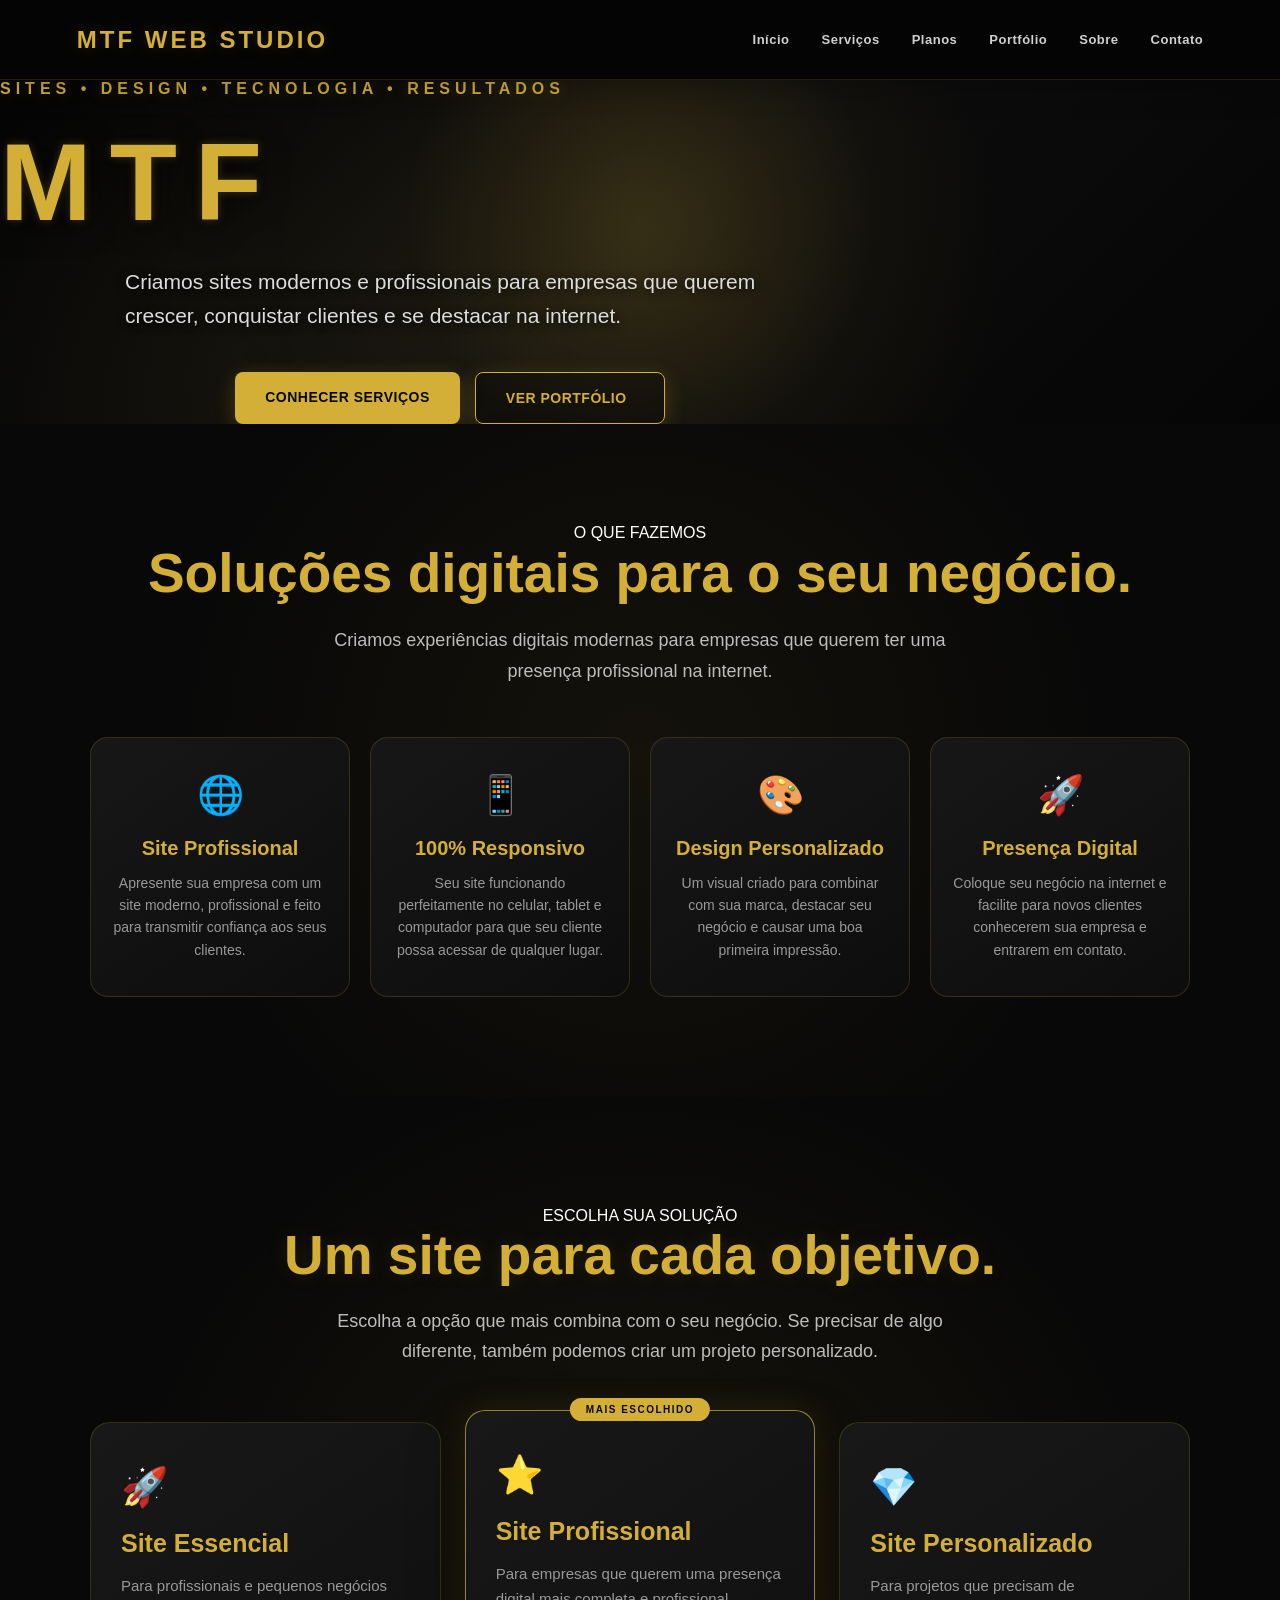
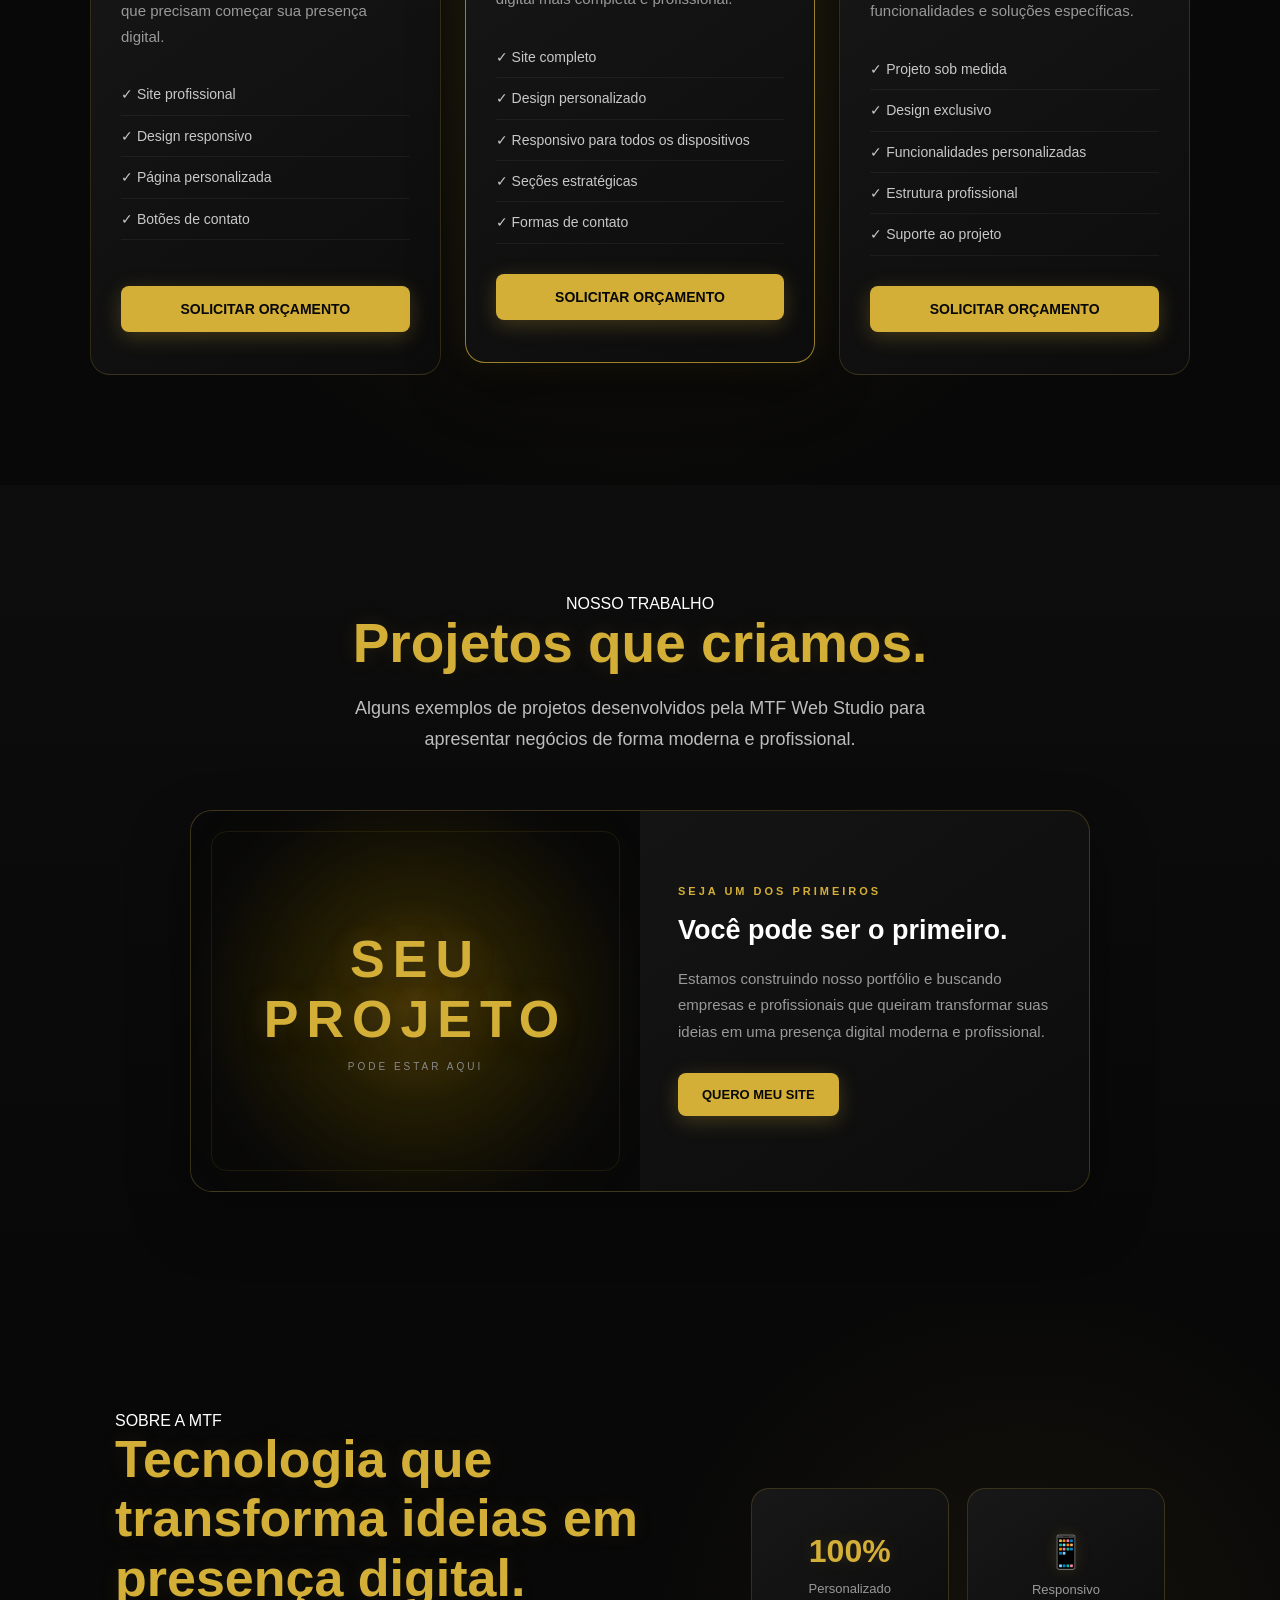
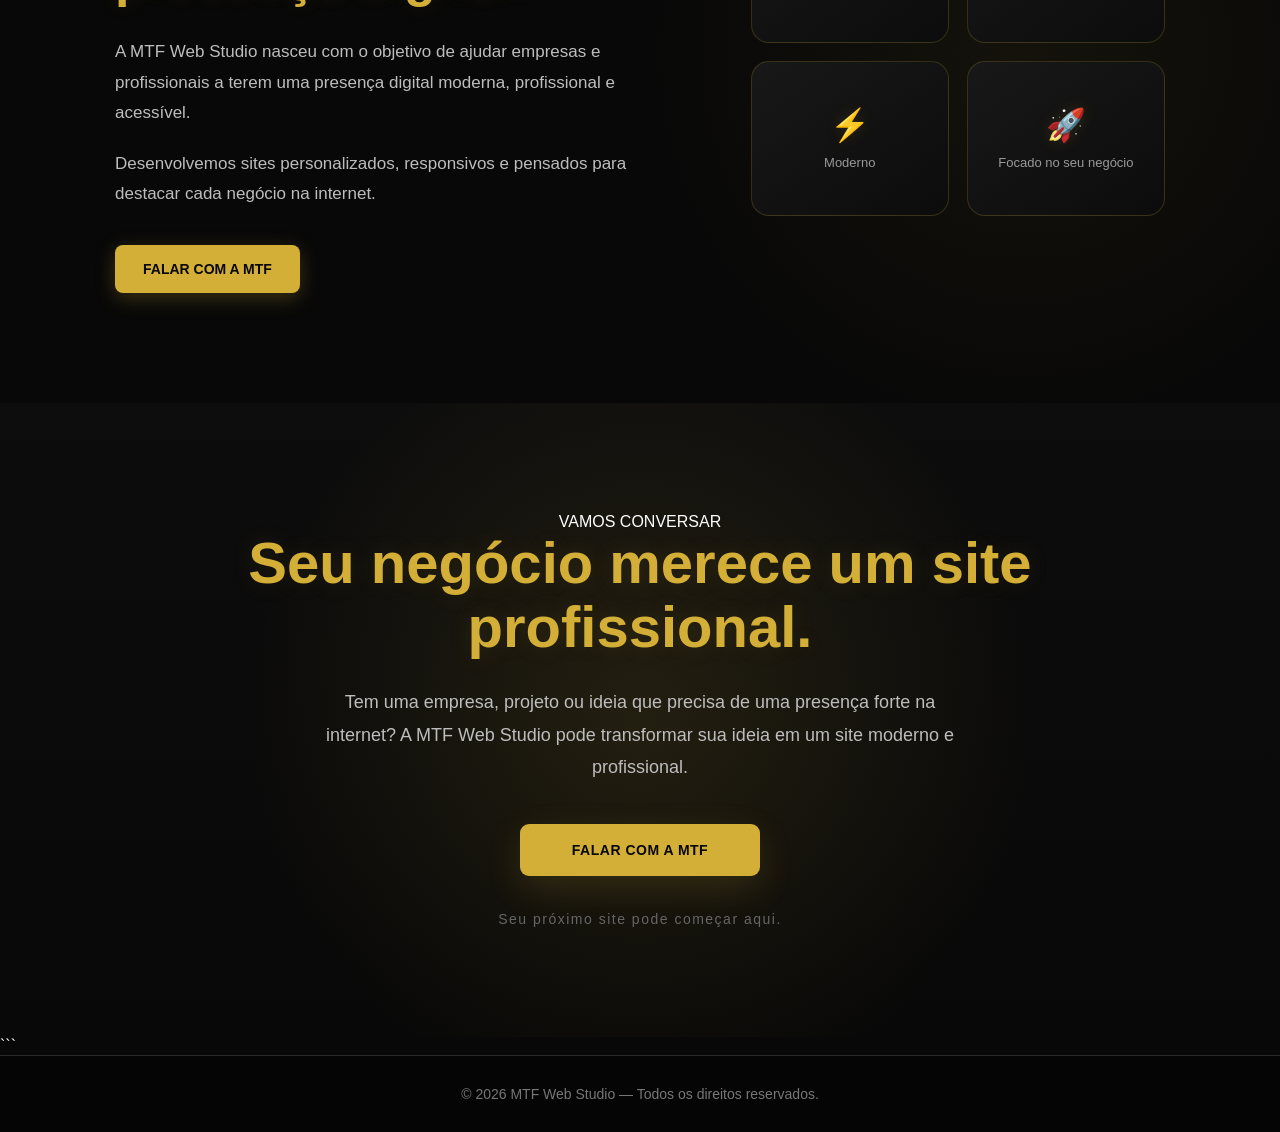
==== index.html @ ac90c431 "Add files via upload" ====
<!DOCTYPE html>
<html lang="pt-BR">

<head>
    <meta charset="UTF-8">
    <meta name="viewport" content="width=device-width, initial-scale=1.0">

    <title>MTF Web Studio | Criação de Sites</title>

   <link rel="stylesheet" href="style.css">
</head>

<body>

    <!-- MENU -->
    <header class="cabecalho">

        <div class="logo">
    MTF WEB STUDIO
</div>

   <nav class="menu">
    <a href="#inicio">Início</a>
    <a href="#servicos">Serviços</a>
    <a href="#planos">Planos</a>
    <a href="#portfolio">Portfólio</a>
    <a href="#sobre">Sobre</a>
    <a href="#contato">Contato</a>
</nav>

    </header>


   <!-- INÍCIO -->
<section id="inicio" class="inicio">

    <div class="inicio-conteudo">

        <p class="subtitulo">
            SITES • DESIGN • TECNOLOGIA • RESULTADOS
        </p>

        <h1>
            MTF
        </h1>

        <p class="descricao">
            Criamos sites modernos e profissionais para empresas
            que querem crescer, conquistar clientes e se destacar
            na internet.
        </p>

        <div class="botoes">

            <a href="#servicos" class="botao">
                CONHECER SERVIÇOS
            </a>

            <a href="#portfolio" class="botao botao-secundario">
                VER PORTFÓLIO
            </a>

        </div>

    </div>

</section>


   <!-- SERVIÇOS -->
<section id="servicos" class="servicos">

    <div class="servicos-conteudo">

        <p class="titulo-pequeno">
            O QUE FAZEMOS
        </p>

        <h2>
            Soluções digitais para o seu negócio.
        </h2>

        <p class="descricao-servicos">
            Criamos experiências digitais modernas para empresas
            que querem ter uma presença profissional na internet.
        </p>

<div class="servicos-grid">

    <div class="servico">

        <span>🌐</span>

        <h3>Site Profissional</h3>

        <p>
            Apresente sua empresa com um site moderno,
            profissional e feito para transmitir confiança
            aos seus clientes.
        </p>

    </div>


    <div class="servico">

        <span>📱</span>

        <h3>100% Responsivo</h3>

        <p>
            Seu site funcionando perfeitamente no celular,
            tablet e computador para que seu cliente possa
            acessar de qualquer lugar.
        </p>

    </div>


    <div class="servico">

        <span>🎨</span>

        <h3>Design Personalizado</h3>

        <p>
            Um visual criado para combinar com sua marca,
            destacar seu negócio e causar uma boa primeira
            impressão.
        </p>

    </div>


    <div class="servico">

        <span>🚀</span>

        <h3>Presença Digital</h3>

        <p>
            Coloque seu negócio na internet e facilite para
            novos clientes conhecerem sua empresa e entrarem
            em contato.
        </p>

    </div>

</div>

</div>

</section>

<!-- PLANOS -->
<section id="planos" class="planos">

    <div class="planos-conteudo">

        <p class="titulo-pequeno">
            ESCOLHA SUA SOLUÇÃO
        </p>

        <h2>
            Um site para cada objetivo.
        </h2>

        <p class="descricao-planos">
            Escolha a opção que mais combina com o seu negócio.
            Se precisar de algo diferente, também podemos criar
            um projeto personalizado.
        </p>


        <div class="planos-grid">


            <!-- PLANO 1 -->

            <div class="plano">

                <span class="plano-icone">
                    🚀
                </span>

                <h3>
                    Site Essencial
                </h3>

                <p>
                    Para profissionais e pequenos negócios
                    que precisam começar sua presença digital.
                </p>

                <ul>

                    <li>✓ Site profissional</li>

                    <li>✓ Design responsivo</li>

                    <li>✓ Página personalizada</li>

                    <li>✓ Botões de contato</li>

                </ul>

                <a href="#contato" class="botao">
                    SOLICITAR ORÇAMENTO
                </a>

            </div>


            <!-- PLANO 2 -->

            <div class="plano plano-destaque">

                <span class="plano-icone">
                    ⭐
                </span>

                <h3>
                    Site Profissional
                </h3>

                <p>
                    Para empresas que querem uma presença
                    digital mais completa e profissional.
                </p>

                <ul>

                    <li>✓ Site completo</li>

                    <li>✓ Design personalizado</li>

                    <li>✓ Responsivo para todos os dispositivos</li>

                    <li>✓ Seções estratégicas</li>

                    <li>✓ Formas de contato</li>

                </ul>

                <a href="#contato" class="botao">
                    SOLICITAR ORÇAMENTO
                </a>

            </div>


            <!-- PLANO 3 -->

            <div class="plano">

                <span class="plano-icone">
                    💎
                </span>

                <h3>
                    Site Personalizado
                </h3>

                <p>
                    Para projetos que precisam de funcionalidades
                    e soluções específicas.
                </p>

                <ul>

                    <li>✓ Projeto sob medida</li>

                    <li>✓ Design exclusivo</li>

                    <li>✓ Funcionalidades personalizadas</li>

                    <li>✓ Estrutura profissional</li>

                    <li>✓ Suporte ao projeto</li>

                </ul>

                <a href="#contato" class="botao">
                    SOLICITAR ORÇAMENTO
                </a>

            </div>


        </div>

    </div>

</section>

   <!-- PORTFÓLIO -->
<section id="portfolio" class="portfolio">

    <div class="portfolio-conteudo">

        <p class="titulo-pequeno">
            NOSSO TRABALHO
        </p>

        <h2>
            Projetos que criamos.
        </h2>

        <p class="descricao-portfolio">
            Alguns exemplos de projetos desenvolvidos pela
            MTF Web Studio para apresentar negócios de forma
            moderna e profissional.
        </p>

       <div class="portfolio-grid">

    <div class="projeto">

        <div class="projeto-imagem">

            <div class="projeto-logo">

                <span>SEU PROJETO</span>

                <small>
                    PODE ESTAR AQUI
                </small>

            </div>

        </div>

        <div class="projeto-conteudo">

            <p class="projeto-categoria">
                SEJA UM DOS PRIMEIROS
            </p>

            <h3>
                Você pode ser o primeiro.
            </h3>

            <p>
                Estamos construindo nosso portfólio e buscando
                empresas e profissionais que queiram transformar
                suas ideias em uma presença digital moderna e profissional.
            </p>

            <a href="#contato" class="botao">
                QUERO MEU SITE
            </a>

        </div>

    </div>

</div>

</section>


 <!-- SOBRE -->
<section id="sobre" class="sobre">

    <div class="sobre-conteudo">

        <div class="sobre-texto">

            <p class="titulo-pequeno">
                SOBRE A MTF
            </p>

            <h2>
                Tecnologia que transforma ideias em presença digital.
            </h2>

            <p>
                A MTF Web Studio nasceu com o objetivo de ajudar
                empresas e profissionais a terem uma presença
                digital moderna, profissional e acessível.
            </p>

            <p>
                Desenvolvemos sites personalizados, responsivos
                e pensados para destacar cada negócio na internet.
            </p>

            <a href="#contato" class="botao">
                FALAR COM A MTF
            </a>

        </div>

        <div class="sobre-destaque">

            <div class="destaque">
                <strong>100%</strong>
                <span>Personalizado</span>
            </div>

            <div class="destaque">
                <strong>📱</strong>
                <span>Responsivo</span>
            </div>

            <div class="destaque">
                <strong>⚡</strong>
                <span>Moderno</span>
            </div>

            <div class="destaque">
                <strong>🚀</strong>
                <span>Focado no seu negócio</span>
            </div>

        </div>

    </div>

</section>

<!-- CONTATO -->
<section id="contato" class="contato">

    <div class="contato-conteudo">

        <p class="titulo-pequeno">
            VAMOS CONVERSAR
        </p>

        <h2>
            Seu negócio merece um site profissional.
        </h2>

        <p>
            Tem uma empresa, projeto ou ideia que precisa de uma
            presença forte na internet? A MTF Web Studio pode
            transformar sua ideia em um site moderno e profissional.
        </p>

        <div class="contato-botoes">

            <a href="https://www.instagram.com/murilloou0/"
               target="_blank"
               class="botao">
                FALAR COM A MTF
            </a>

        </div>

        <p class="contato-final">
            Seu próximo site pode começar aqui.
        </p>

    </div>

</section>
```

    <!-- RODAPÉ -->
    <footer>

       <p>
    © 2026 MTF Web Studio — Todos os direitos reservados.
</p>

    </footer>
  
    <script src="script.js"></script>

</body>

</html>
---- style.css ----
/* ==============================
   CONFIGURAÇÕES GERAIS
================================= */

* {
    margin: 0;
    padding: 0;
    box-sizing: border-box;
}

html {
    scroll-behavior: smooth;
}

body {
    background-color: #080808;
    color: #ffffff;
    font-family: Arial, Helvetica, sans-serif;
}


/* ==============================
   CABEÇALHO
================================= */

.cabecalho {
    width: 100%;
    min-height: 80px;

    padding: 0 6%;

    display: flex;
    align-items: center;
    justify-content: space-between;

    background: rgba(5, 5, 5, 0.92);

    border-bottom: 1px solid rgba(212, 175, 55, 0.15);

    position: sticky;
    top: 0;
    z-index: 1000;

    backdrop-filter: blur(12px);

    box-shadow:
        0 8px 30px rgba(0, 0, 0, 0.25);
}

.logo {
    color: #d4af37;

    font-size: 24px;
    font-weight: 900;

    letter-spacing: 3px;

    text-shadow:
        0 0 18px rgba(212, 175, 55, 0.18);

    white-space: nowrap;
}

.menu {
    display: flex;

    align-items: center;

    gap: 32px;
}

.menu a {
    position: relative;

    color: #d0d0d0;

    text-decoration: none;

    font-size: 13px;
    font-weight: 600;

    letter-spacing: 0.5px;

    padding: 8px 0;

    transition: 0.3s ease;
}

.menu a::after {
    content: "";

    position: absolute;

    left: 0;
    bottom: 0;

    width: 0;
    height: 1px;

    background: #d4af37;

    transition: 0.3s ease;
}

.menu a:hover {
    color: #d4af37;
}

.menu a:hover::after {
    width: 100%;
}


/* ==============================
   INÍCIO
================================= */

.inicio {
    background:
    radial-gradient(
        circle at 50% 40%,
        rgba(212, 175, 55, 0.12),
        transparent 35%
    ),
    radial-gradient(
        circle at 20% 80%,
        rgba(212, 175, 55, 0.05),
        transparent 30%
    ),
    linear-gradient(
        135deg,
        #050505 0%,
        #0d0d0d 50%,
        #050505 100%
    );
}

.subtitulo {
    color: #d4af37;

    font-size: 16px;

    font-weight: bold;

    letter-spacing: 5px;

    margin-bottom: 20px;

    text-shadow: 0 4px 20px rgba(0, 0, 0, 0.8);
}

.inicio h1 {
    color: #d4af37;
    font-size: 90px;
    font-weight: 900;
    letter-spacing: 14px;
    margin-bottom: 20px;

    text-shadow:
        0 5px 25px rgba(0, 0, 0, 0.8);
}

.descricao {
    color: #dddddd;
    font-size: 20px;
    line-height: 1.6;
    margin-bottom: 40px;

    text-shadow: 0 2px 10px rgba(0, 0, 0, 0.8);
}

/* ==============================
   BOTÕES
================================= */

.botoes {
    display: flex;
    justify-content: center;
    gap: 15px;
    flex-wrap: wrap;
}

.botao {
    display: inline-block;

    background-color: #d4af37;
    color: #080808;

    padding: 16px 32px;

    text-decoration: none;
    font-weight: bold;
    font-size: 14px;

    border-radius: 5px;

    box-shadow: 0 5px 20px rgba(212, 175, 55, 0.25);

    transition: 0.3s;
}

.botao:hover {
    background-color: #f5c518;
    transform: translateY(-3px);
}

.botao-secundario {
    background-color: transparent;
    color: #d4af37;
    border: 1px solid #d4af37;
}


/* ==============================
   RODAPÉ
================================= */

footer {
    padding: 30px 20px;

    text-align: center;

    background-color: #050505;

    border-top: 1px solid #292929;
}

footer p {
    color: #777777;
    font-size: 14px;
}

/* ==============================
   UPGRADE — PÁGINA INICIAL
================================= */

.inicio {
    position: relative;
    overflow: hidden;
}

.inicio::before {
    content: "";
    position: absolute;
    inset: 0;

    background:
        radial-gradient(
            circle at center,
            rgba(212, 175, 55, 0.10),
            transparent 55%
        );

    pointer-events: none;
}

.inicio-conteudo {
    position: relative;
    z-index: 2;

    max-width: 900px;

    animation: entradaInicio 1s ease;
}

.inicio h1 {
    font-size: clamp(70px, 10vw, 110px);

    letter-spacing: clamp(8px, 2vw, 18px);

    text-shadow:
        0 0 10px rgba(212, 175, 55, 0.25),
        0 5px 30px rgba(0, 0, 0, 0.9);
}

.subtitulo {
    text-shadow:
        0 0 15px rgba(212, 175, 55, 0.25);
}

.descricao {
    max-width: 650px;
    margin-left: auto;
    margin-right: auto;

    font-size: 21px;
}

.inicio .botao {
    min-width: 190px;

    padding: 17px 30px;

    border-radius: 8px;

    letter-spacing: 0.5px;
}

.inicio .botao-secundario {
    background: rgba(0, 0, 0, 0.25);

    backdrop-filter: blur(5px);
}

.inicio .botao:hover {
    box-shadow:
        0 10px 30px rgba(212, 175, 55, 0.30);
}

@keyframes entradaInicio {

    from {
        opacity: 0;
        transform: translateY(25px);
    }

    to {
        opacity: 1;
        transform: translateY(0);
    }

}


/* ==============================
   MTF WEB STUDIO — SERVIÇOS
================================= */

.servicos {
    min-height: 650px;

    padding: 100px 20px;

    display: flex;
    align-items: center;
    justify-content: center;

    text-align: center;

    background:
        radial-gradient(
            circle at center,
            rgba(212, 175, 55, 0.06),
            #080808 65%
        );
}

.servicos-conteudo {
    width: 100%;
    max-width: 1100px;
}

.servicos h2 {
    color: #d4af37;

    font-size: clamp(38px, 6vw, 55px);

    line-height: 1.15;

    margin-bottom: 20px;
}

.descricao-servicos {
    max-width: 650px;

    margin: 0 auto 50px;

    color: #bdbdbd;

    font-size: 18px;

    line-height: 1.7;
}

.servicos-grid {
    display: grid;

    grid-template-columns: repeat(4, 1fr);

    gap: 20px;
}

.servico {
    padding: 35px 22px;

    background:
        linear-gradient(
            145deg,
            #171717,
            #0d0d0d
        );

    border: 1px solid rgba(212, 175, 55, 0.18);

    border-radius: 18px;

    transition:
        transform 0.3s ease,
        border-color 0.3s ease,
        box-shadow 0.3s ease;
}

.servico:hover {
    transform: translateY(-8px);

    border-color: rgba(212, 175, 55, 0.7);

    box-shadow:
        0 15px 35px rgba(0, 0, 0, 0.4),
        0 0 20px rgba(212, 175, 55, 0.08);
}

.servico span {
    display: block;

    font-size: 38px;

    margin-bottom: 20px;
}

.servico h3 {
    color: #d4af37;

    font-size: 20px;

    margin-bottom: 12px;
}

.servico p {
    color: #999999;

    font-size: 14px;

    line-height: 1.6;
}


/* ==============================
   SERVIÇOS — CELULAR
================================= */

@media (max-width: 800px) {

    .servicos {
        padding: 80px 20px;
    }

    .servicos-grid {
        grid-template-columns: repeat(2, 1fr);
    }

}

@media (max-width: 500px) {

    .servicos-grid {
        grid-template-columns: 1fr;

        max-width: 400px;

        margin: 0 auto;
    }

    .servico {
        padding: 30px 20px;
    }

}

/* ==============================
   MTF WEB STUDIO — PORTFÓLIO
================================= */

/* ==============================
   PORTFÓLIO
================================= */

.portfolio {
    min-height: 700px;
    padding: 110px 20px;

    display: flex;
    align-items: center;
    justify-content: center;

    text-align: center;

    background:
        linear-gradient(
            180deg,
            #0d0d0d,
            #080808
        );
}

.portfolio-conteudo {
    width: 100%;
    max-width: 1100px;
}

.portfolio h2 {
    color: #d4af37;

    font-size: clamp(38px, 6vw, 55px);

    line-height: 1.1;

    margin-bottom: 20px;

    text-shadow:
        0 0 20px rgba(212, 175, 55, 0.12);
}

.descricao-portfolio {
    max-width: 650px;

    margin: 0 auto 55px;

    color: #bdbdbd;

    font-size: 18px;

    line-height: 1.7;
}


/* ==============================
   PROJETO
================================= */

.portfolio-grid {
    display: grid;

    grid-template-columns: 1fr;

    max-width: 900px;

    margin: 0 auto;
}

.projeto {
    position: relative;

    display: grid;

    grid-template-columns: 1fr 1fr;

    overflow: hidden;

    text-align: left;

    background:
        linear-gradient(
            145deg,
            #181818,
            #0c0c0c
        );

    border: 1px solid rgba(212, 175, 55, 0.22);

    border-radius: 22px;

    box-shadow:
        0 25px 60px rgba(0, 0, 0, 0.40);

    transition:
        transform 0.35s ease,
        border-color 0.35s ease,
        box-shadow 0.35s ease;
}

.projeto:hover {
    transform: translateY(-8px);

    border-color: rgba(212, 175, 55, 0.70);

    box-shadow:
        0 30px 70px rgba(0, 0, 0, 0.50),
        0 0 30px rgba(212, 175, 55, 0.08);
}


/* ==============================
   ÁREA VISUAL
================================= */

.projeto-imagem {
    position: relative;

    min-height: 380px;

    display: flex;

    align-items: center;

    justify-content: center;

    overflow: hidden;

    background:
        radial-gradient(
            circle at center,
            #3b2d06 0%,
            #171300 35%,
            #080808 75%
        );
}

.projeto-imagem::before {
    content: "";

    position: absolute;

    width: 280px;
    height: 280px;

    border-radius: 50%;

    background:
        rgba(212, 175, 55, 0.10);

    filter: blur(75px);
}

.projeto-imagem::after {
    content: "";

    position: absolute;

    inset: 20px;

    border: 1px solid rgba(212, 175, 55, 0.10);

    border-radius: 16px;

    pointer-events: none;
}


/* ==============================
   IDENTIDADE DO PROJETO
================================= */

.projeto-logo {
    position: relative;

    z-index: 2;

    display: flex;

    flex-direction: column;

    align-items: center;

    justify-content: center;

    text-align: center;
}

.projeto-logo span {
    color: #d4af37;

    font-size: 52px;

    font-weight: 900;

    letter-spacing: 8px;

    text-shadow:
        0 0 25px rgba(212, 175, 55, 0.25),
        0 5px 20px rgba(0, 0, 0, 0.8);
}

.projeto-logo small {
    margin-top: 12px;

    color: #888888;

    font-size: 10px;

    letter-spacing: 3px;
}


/* ==============================
   CONTEÚDO
================================= */

.projeto-conteudo {
    padding: 45px 38px;

    display: flex;

    flex-direction: column;

    justify-content: center;
}

.projeto-categoria {
    color: #d4af37;

    font-size: 11px;

    font-weight: bold;

    letter-spacing: 3px;

    margin-bottom: 16px;
}

.projeto h3 {
    color: #ffffff;

    font-size: 27px;

    line-height: 1.3;

    margin-bottom: 18px;
}

.projeto-conteudo > p:not(.projeto-categoria) {
    color: #999999;

    font-size: 15px;

    line-height: 1.75;

    margin-bottom: 28px;
}

.projeto .botao {
    align-self: flex-start;

    padding: 14px 24px;

    font-size: 13px;

    border-radius: 8px;
}


/* ==============================
   CELULAR
================================= */

@media (max-width: 700px) {

    .portfolio {
        padding: 80px 20px;
    }

    .descricao-portfolio {
        font-size: 16px;

        margin-bottom: 45px;
    }

    .projeto {
        grid-template-columns: 1fr;

        border-radius: 18px;
    }

    .projeto-imagem {
        min-height: 240px;
    }

    .projeto-imagem::after {
        inset: 15px;
    }

    .projeto-logo span {
        font-size: 38px;

        letter-spacing: 6px;
    }

    .projeto-logo small {
        font-size: 9px;

        letter-spacing: 2px;
    }

    .projeto-conteudo {
        padding: 32px 25px;
    }

    .projeto h3 {
        font-size: 23px;
    }

    .projeto-conteudo > p:not(.projeto-categoria) {
        font-size: 14px;
    }

    .projeto .botao {
        width: 100%;

        text-align: center;
    }
}

/* ==============================
   MTF WEB STUDIO — SOBRE
================================= */

/* ==============================
   SOBRE
================================= */

.sobre {
    min-height: 650px;

    padding: 110px 20px;

    display: flex;
    align-items: center;
    justify-content: center;

    background:
        radial-gradient(
            circle at 80% 50%,
            rgba(212, 175, 55, 0.06),
            transparent 35%
        ),
        #080808;
}

.sobre-conteudo {
    width: 100%;
    max-width: 1050px;

    display: grid;

    grid-template-columns: 1.15fr 0.85fr;

    gap: 75px;

    align-items: center;
}


/* ==============================
   TEXTO
================================= */

.sobre-texto h2 {
    color: #d4af37;

    font-size: clamp(38px, 5vw, 52px);

    line-height: 1.15;

    margin-bottom: 28px;

    text-shadow:
        0 0 20px rgba(212, 175, 55, 0.10);
}

.sobre-texto p:not(.titulo-pequeno) {
    max-width: 620px;

    color: #bdbdbd;

    font-size: 17px;

    line-height: 1.8;

    margin-bottom: 20px;
}

.sobre-texto .botao {
    margin-top: 15px;

    padding: 16px 28px;

    border-radius: 8px;
}


/* ==============================
   DESTAQUES
================================= */

.sobre-destaque {
    display: grid;

    grid-template-columns: 1fr 1fr;

    gap: 18px;
}

.destaque {
    min-height: 155px;

    padding: 25px 15px;

    display: flex;

    flex-direction: column;

    align-items: center;

    justify-content: center;

    text-align: center;

    background:
        linear-gradient(
            145deg,
            #181818,
            #0c0c0c
        );

    border: 1px solid rgba(212, 175, 55, 0.20);

    border-radius: 18px;

    transition:
        transform 0.3s ease,
        border-color 0.3s ease,
        box-shadow 0.3s ease;
}

.destaque:hover {
    transform: translateY(-7px);

    border-color: rgba(212, 175, 55, 0.65);

    box-shadow:
        0 20px 40px rgba(0, 0, 0, 0.40),
        0 0 25px rgba(212, 175, 55, 0.07);
}

.destaque strong {
    color: #d4af37;

    font-size: 32px;

    margin-bottom: 10px;

    text-shadow:
        0 0 15px rgba(212, 175, 55, 0.15);
}

.destaque span {
    color: #999999;

    font-size: 13px;

    line-height: 1.4;
}

/* ==============================
   CONTATO
================================= */

.contato {
    min-height: 600px;

    padding: 110px 20px;

    display: flex;
    align-items: center;
    justify-content: center;

    text-align: center;

    background:
        radial-gradient(
            circle at center,
            rgba(212, 175, 55, 0.12),
            transparent 55%
        ),
        linear-gradient(
            180deg,
            #0d0d0d,
            #080808
        );
}

.contato-conteudo {
    width: 100%;
    max-width: 800px;
}

.contato h2 {
    color: #d4af37;

    font-size: clamp(38px, 6vw, 58px);

    line-height: 1.1;

    margin-bottom: 28px;

    text-shadow:
        0 0 25px rgba(212, 175, 55, 0.12);
}

.contato-conteudo > p:not(.titulo-pequeno):not(.contato-final) {
    max-width: 650px;

    margin: 0 auto 40px;

    color: #bdbdbd;

    font-size: 18px;

    line-height: 1.8;
}


/* ==============================
   BOTÃO
================================= */

.contato-botoes {
    display: flex;

    justify-content: center;

    gap: 15px;

    margin-bottom: 35px;
}

.contato .botao {
    min-width: 240px;

    padding: 18px 32px;

    border-radius: 9px;

    font-size: 14px;

    letter-spacing: 0.5px;

    box-shadow:
        0 12px 35px rgba(212, 175, 55, 0.15);

    transition:
        transform 0.3s ease,
        box-shadow 0.3s ease;
}

.contato .botao:hover {
    transform: translateY(-4px);

    box-shadow:
        0 18px 40px rgba(212, 175, 55, 0.28);
}


/* ==============================
   FRASE FINAL
================================= */

.contato-final {
    color: #666666;

    font-size: 14px;

    letter-spacing: 1.5px;
}


/* ==============================
   CELULAR
================================= */

@media (max-width: 500px) {

    .contato {
        min-height: 550px;

        padding: 80px 20px;
    }

    .contato h2 {
        font-size: 38px;
    }

    .contato-conteudo > p:not(.titulo-pequeno):not(.contato-final) {
        font-size: 16px;

        line-height: 1.7;
    }

    .contato-botoes {
        flex-direction: column;
    }

    .contato .botao {
        width: 100%;

        min-width: auto;
    }

}
/* ==============================
   AJUSTES GERAIS — CELULAR
================================= */

@media (max-width: 700px) {

    /* MENU */

    .cabecalho {
        height: auto;
        padding: 20px;
        flex-direction: column;
        gap: 20px;
    }

    .logo {
        font-size: 24px;
        letter-spacing: 4px;
    }

    .menu {
        width: 100%;
        justify-content: center;
        flex-wrap: wrap;
        gap: 10px 18px;
    }

    .menu a {
        font-size: 12px;
    }


    /* INÍCIO */

    .inicio {
        min-height: 650px;
        padding: 80px 20px;
    }

    .inicio-conteudo {
        width: 100%;
    }

    .inicio h1 {
        font-size: 70px;
    }

    .descricao {
        font-size: 16px;
        line-height: 1.7;
    }

    .botoes {
        flex-direction: column;
        width: 100%;
    }

    .botoes .botao {
        width: 100%;
        text-align: center;
    }


    /* SERVIÇOS */

    .servicos {
        padding: 80px 20px;
    }

    .servicos-grid {
        grid-template-columns: 1fr;
        gap: 18px;
    }

    .servico {
        padding: 30px 22px;
    }


    /* PLANOS */

    .planos-grid {
        grid-template-columns: 1fr;
        max-width: 500px;
        margin: 0 auto;
    }

    .plano {
        width: 100%;
    }


    /* PORTFÓLIO */

    .portfolio {
        padding: 80px 20px;
    }

    .portfolio-grid {
        width: 100%;
    }

    .projeto {
        grid-template-columns: 1fr;
    }


    /* SOBRE */

    .sobre {
        padding: 80px 20px;
    }

    .sobre-conteudo {
        grid-template-columns: 1fr;
        gap: 40px;
    }

    .sobre-texto {
        text-align: center;
    }

    .sobre-destaque {
        grid-template-columns: 1fr 1fr;
    }

}
/* ==============================
   PLANOS
================================= */

.planos {
    min-height: 700px;
    padding: 110px 20px;

    display: flex;
    align-items: center;
    justify-content: center;

    text-align: center;

    background:
        radial-gradient(
            circle at center,
            rgba(212, 175, 55, 0.08),
            #080808 65%
        );
}

.planos-conteudo {
    width: 100%;
    max-width: 1100px;
}

.planos h2 {
    color: #d4af37;
    font-size: clamp(38px, 6vw, 55px);
    line-height: 1.1;
    margin-bottom: 20px;

    text-shadow:
        0 0 20px rgba(212, 175, 55, 0.12);
}

.descricao-planos {
    max-width: 650px;

    margin: 0 auto 55px;

    color: #bdbdbd;

    font-size: 18px;
    line-height: 1.7;
}


/* ==============================
   GRID
================================= */

.planos-grid {
    display: grid;

    grid-template-columns: repeat(3, 1fr);

    gap: 24px;

    align-items: stretch;
}


/* ==============================
   CARD
================================= */

.plano {
    position: relative;

    padding: 42px 30px;

    display: flex;
    flex-direction: column;

    background:
        linear-gradient(
            145deg,
            #181818,
            #0c0c0c
        );

    border: 1px solid rgba(212, 175, 55, 0.18);

    border-radius: 20px;

    text-align: left;

    transition:
        transform 0.3s ease,
        border-color 0.3s ease,
        box-shadow 0.3s ease;
}

.plano:hover {
    transform: translateY(-8px);

    border-color: rgba(212, 175, 55, 0.65);

    box-shadow:
        0 20px 45px rgba(0, 0, 0, 0.45),
        0 0 30px rgba(212, 175, 55, 0.10);
}


/* ==============================
   PLANO DESTAQUE
================================= */

.plano-destaque {
    border-color: rgba(212, 175, 55, 0.70);

    transform: translateY(-12px);

    box-shadow:
        0 25px 55px rgba(0, 0, 0, 0.40),
        0 0 35px rgba(212, 175, 55, 0.12);
}

.plano-destaque::before {
    content: "MAIS ESCOLHIDO";

    position: absolute;

    top: -13px;
    left: 50%;

    transform: translateX(-50%);

    padding: 6px 16px;

    background: #d4af37;
    color: #080808;

    border-radius: 20px;

    font-size: 10px;
    font-weight: bold;

    letter-spacing: 1.5px;

    white-space: nowrap;
}

.plano-destaque:hover {
    transform: translateY(-18px);
}


/* ==============================
   ÍCONE
================================= */

.plano-icone {
    display: block;

    font-size: 38px;

    margin-bottom: 20px;
}


/* ==============================
   TÍTULO
================================= */

.plano h3 {
    color: #d4af37;

    font-size: 25px;

    margin-bottom: 15px;
}


/* ==============================
   DESCRIÇÃO
================================= */

.plano > p {
    color: #999999;

    font-size: 15px;

    line-height: 1.7;

    margin-bottom: 25px;
}


/* ==============================
   LISTA
================================= */

.plano ul {
    list-style: none;

    margin: 0 0 30px;

    padding: 0;
}

.plano li {
    color: #c8c8c8;

    font-size: 14px;

    line-height: 1.6;

    padding: 9px 0;

    border-bottom: 1px solid rgba(255, 255, 255, 0.05);
}


/* ==============================
   BOTÃO
================================= */

.plano .botao {
    margin-top: auto;

    width: 100%;

    text-align: center;

    padding: 15px 20px;

    border-radius: 8px;

    transition:
        transform 0.3s ease,
        box-shadow 0.3s ease;
}

.plano .botao:hover {
    transform: translateY(-3px);

    box-shadow:
        0 10px 25px rgba(212, 175, 55, 0.25);
}


/* ==============================
   TABLET / CELULAR
================================= */

@media (max-width: 850px) {

    .planos {
        padding: 90px 20px;
    }

    .planos-grid {
        grid-template-columns: 1fr;

        max-width: 500px;

        margin: 0 auto;

        gap: 30px;
    }

    .plano-destaque {
        transform: none;
    }

    .plano-destaque:hover {
        transform: translateY(-8px);
    }

}


/* ==============================
   CELULAR
================================= */

@media (max-width: 500px) {

    .planos {
        padding: 80px 20px;
    }

    .planos h2 {
        font-size: 38px;
    }

    .descricao-planos {
        font-size: 16px;

        margin-bottom: 45px;
    }

    .plano {
        padding: 35px 22px;
    }

    .plano h3 {
        font-size: 23px;
    }

    .plano li {
        font-size: 13px;
    }

}
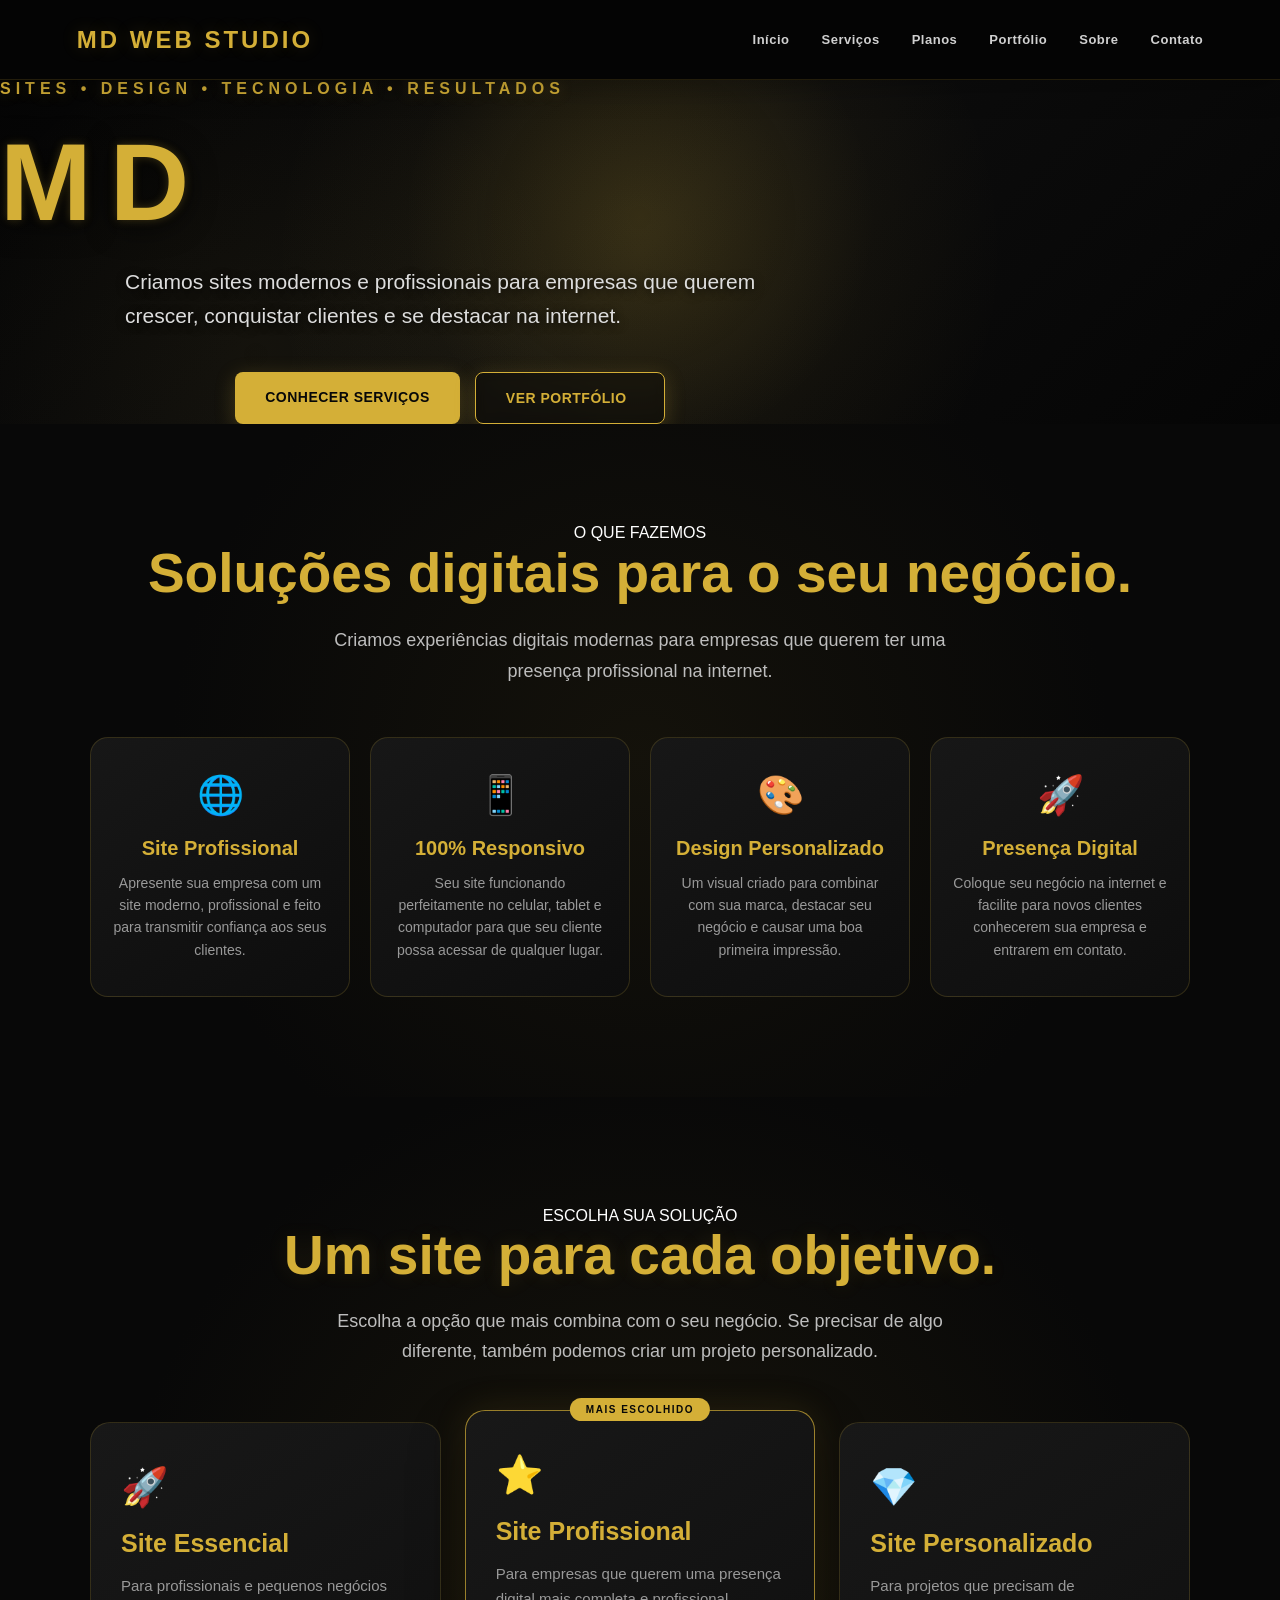
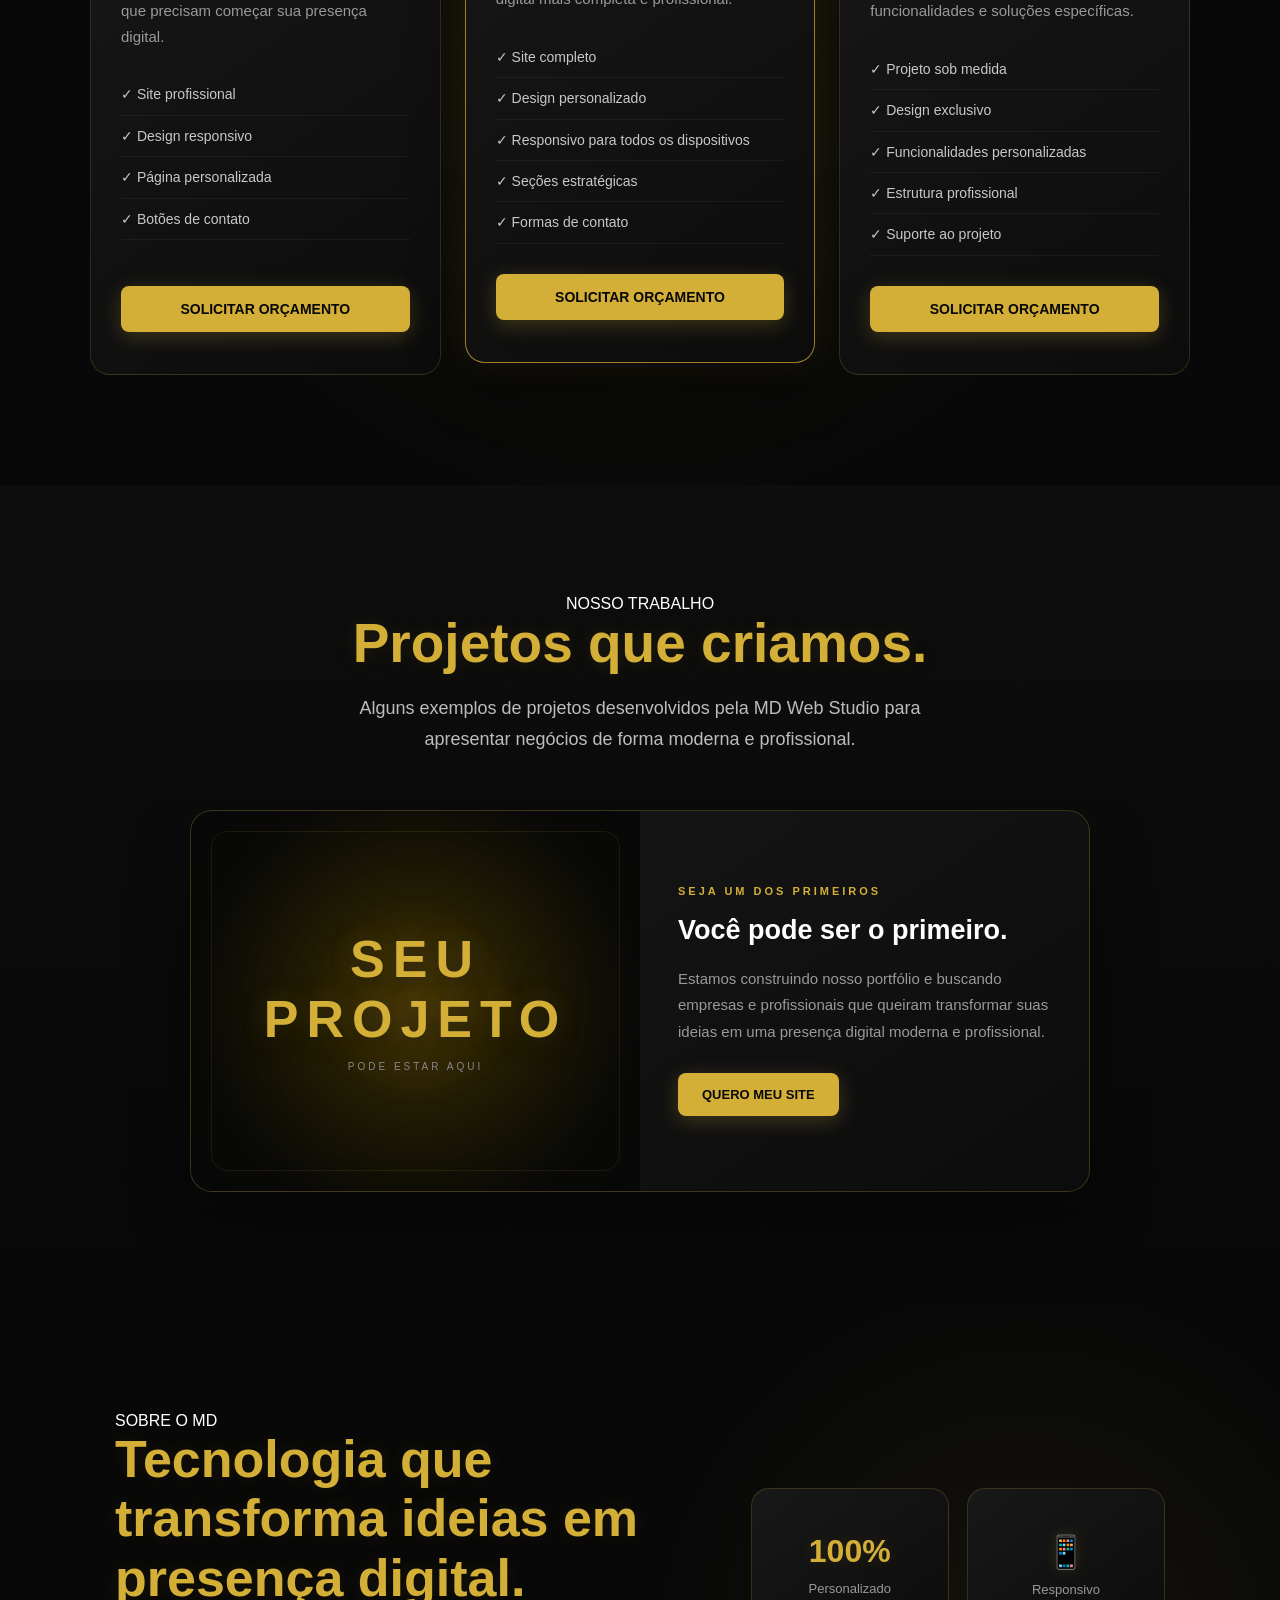
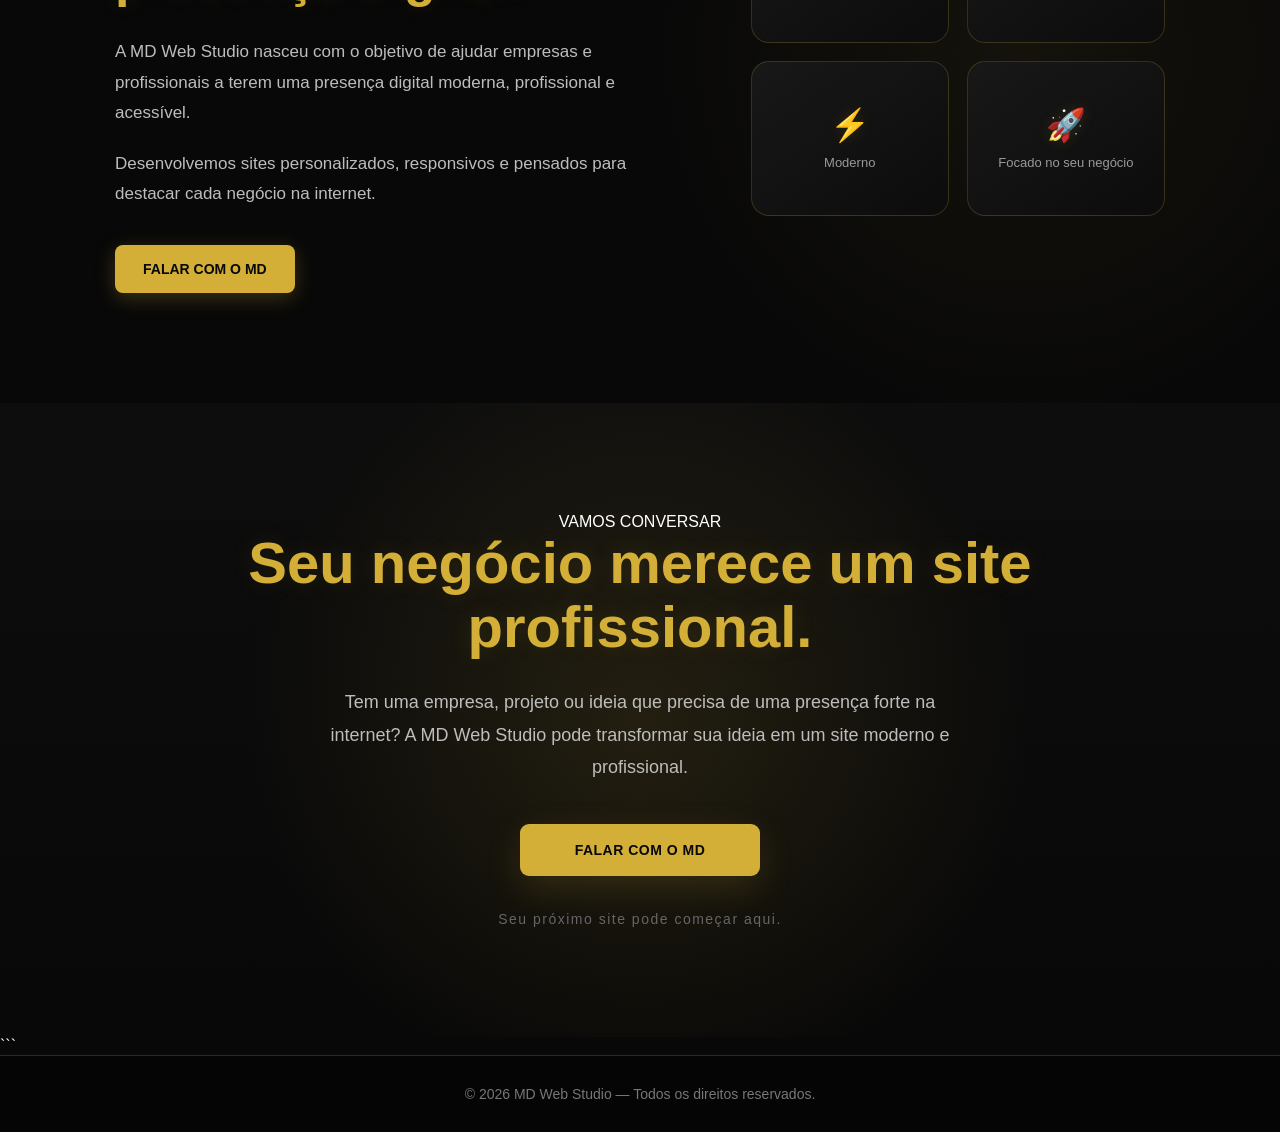
==== commit 699b0dc8: "Add files via upload" ====
--- a/index.html
+++ b/index.html
@@ -5,7 +5,7 @@
     <meta charset="UTF-8">
     <meta name="viewport" content="width=device-width, initial-scale=1.0">
 
-    <title>MTF Web Studio | Criação de Sites</title>
+    <title>MD Web Studio | Criação de Sites</title>
 
    <link rel="stylesheet" href="style.css">
 </head>
@@ -16,7 +16,7 @@
     <header class="cabecalho">
 
         <div class="logo">
-    MTF WEB STUDIO
+    MD WEB STUDIO
 </div>
 
    <nav class="menu">
@@ -41,7 +41,7 @@
         </p>
 
         <h1>
-            MTF
+            MD
         </h1>
 
         <p class="descricao">
@@ -308,7 +308,7 @@
 
         <p class="descricao-portfolio">
             Alguns exemplos de projetos desenvolvidos pela
-            MTF Web Studio para apresentar negócios de forma
+            MD Web Studio para apresentar negócios de forma
             moderna e profissional.
         </p>
 
@@ -367,7 +367,7 @@
         <div class="sobre-texto">
 
             <p class="titulo-pequeno">
-                SOBRE A MTF
+                SOBRE O MD
             </p>
 
             <h2>
@@ -375,7 +375,7 @@
             </h2>
 
             <p>
-                A MTF Web Studio nasceu com o objetivo de ajudar
+                A MD Web Studio nasceu com o objetivo de ajudar
                 empresas e profissionais a terem uma presença
                 digital moderna, profissional e acessível.
             </p>
@@ -386,7 +386,7 @@
             </p>
 
             <a href="#contato" class="botao">
-                FALAR COM A MTF
+                FALAR COM O MD
             </a>
 
         </div>
@@ -434,7 +434,7 @@
 
         <p>
             Tem uma empresa, projeto ou ideia que precisa de uma
-            presença forte na internet? A MTF Web Studio pode
+            presença forte na internet? A MD Web Studio pode
             transformar sua ideia em um site moderno e profissional.
         </p>
 
@@ -443,7 +443,7 @@
             <a href="https://www.instagram.com/murilloou0/"
                target="_blank"
                class="botao">
-                FALAR COM A MTF
+                FALAR COM O MD
             </a>
 
         </div>
@@ -461,7 +461,7 @@
     <footer>
 
        <p>
-    © 2026 MTF Web Studio — Todos os direitos reservados.
+    © 2026 MD Web Studio — Todos os direitos reservados.
 </p>
 
     </footer>
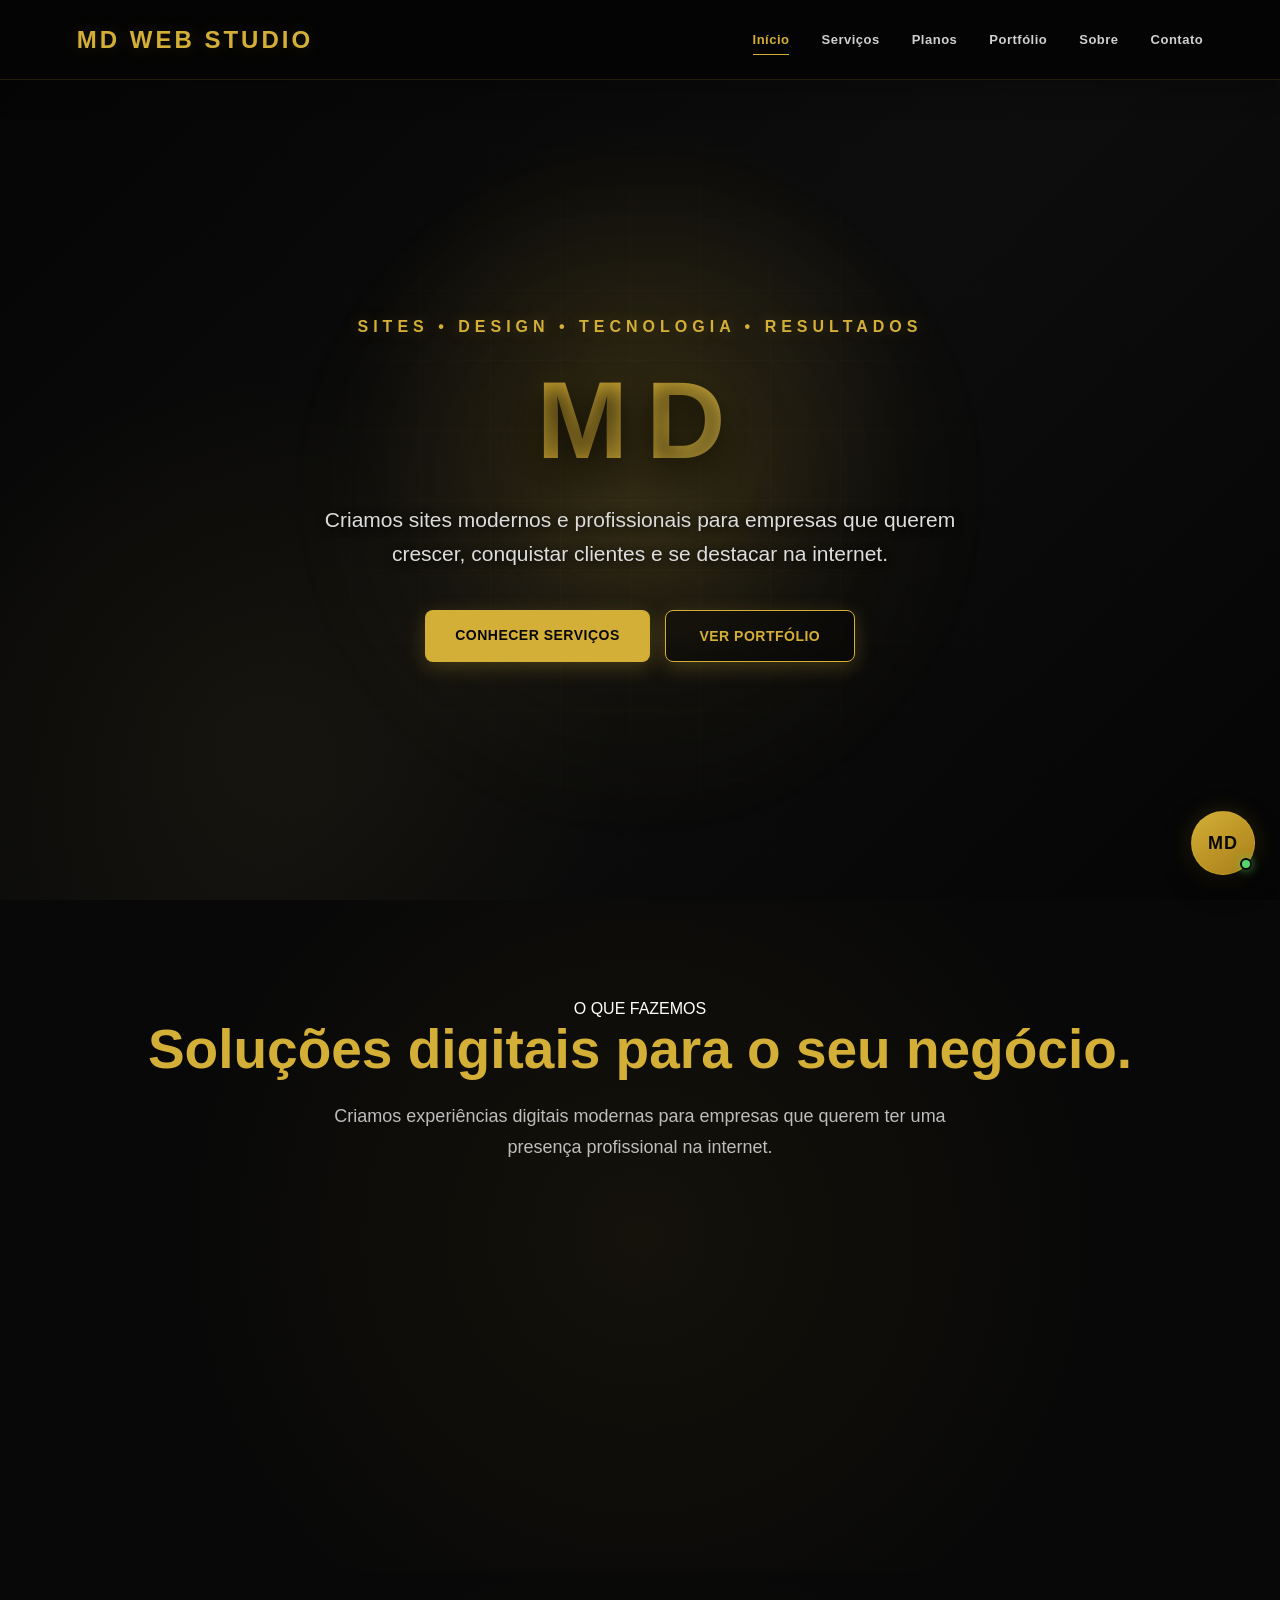
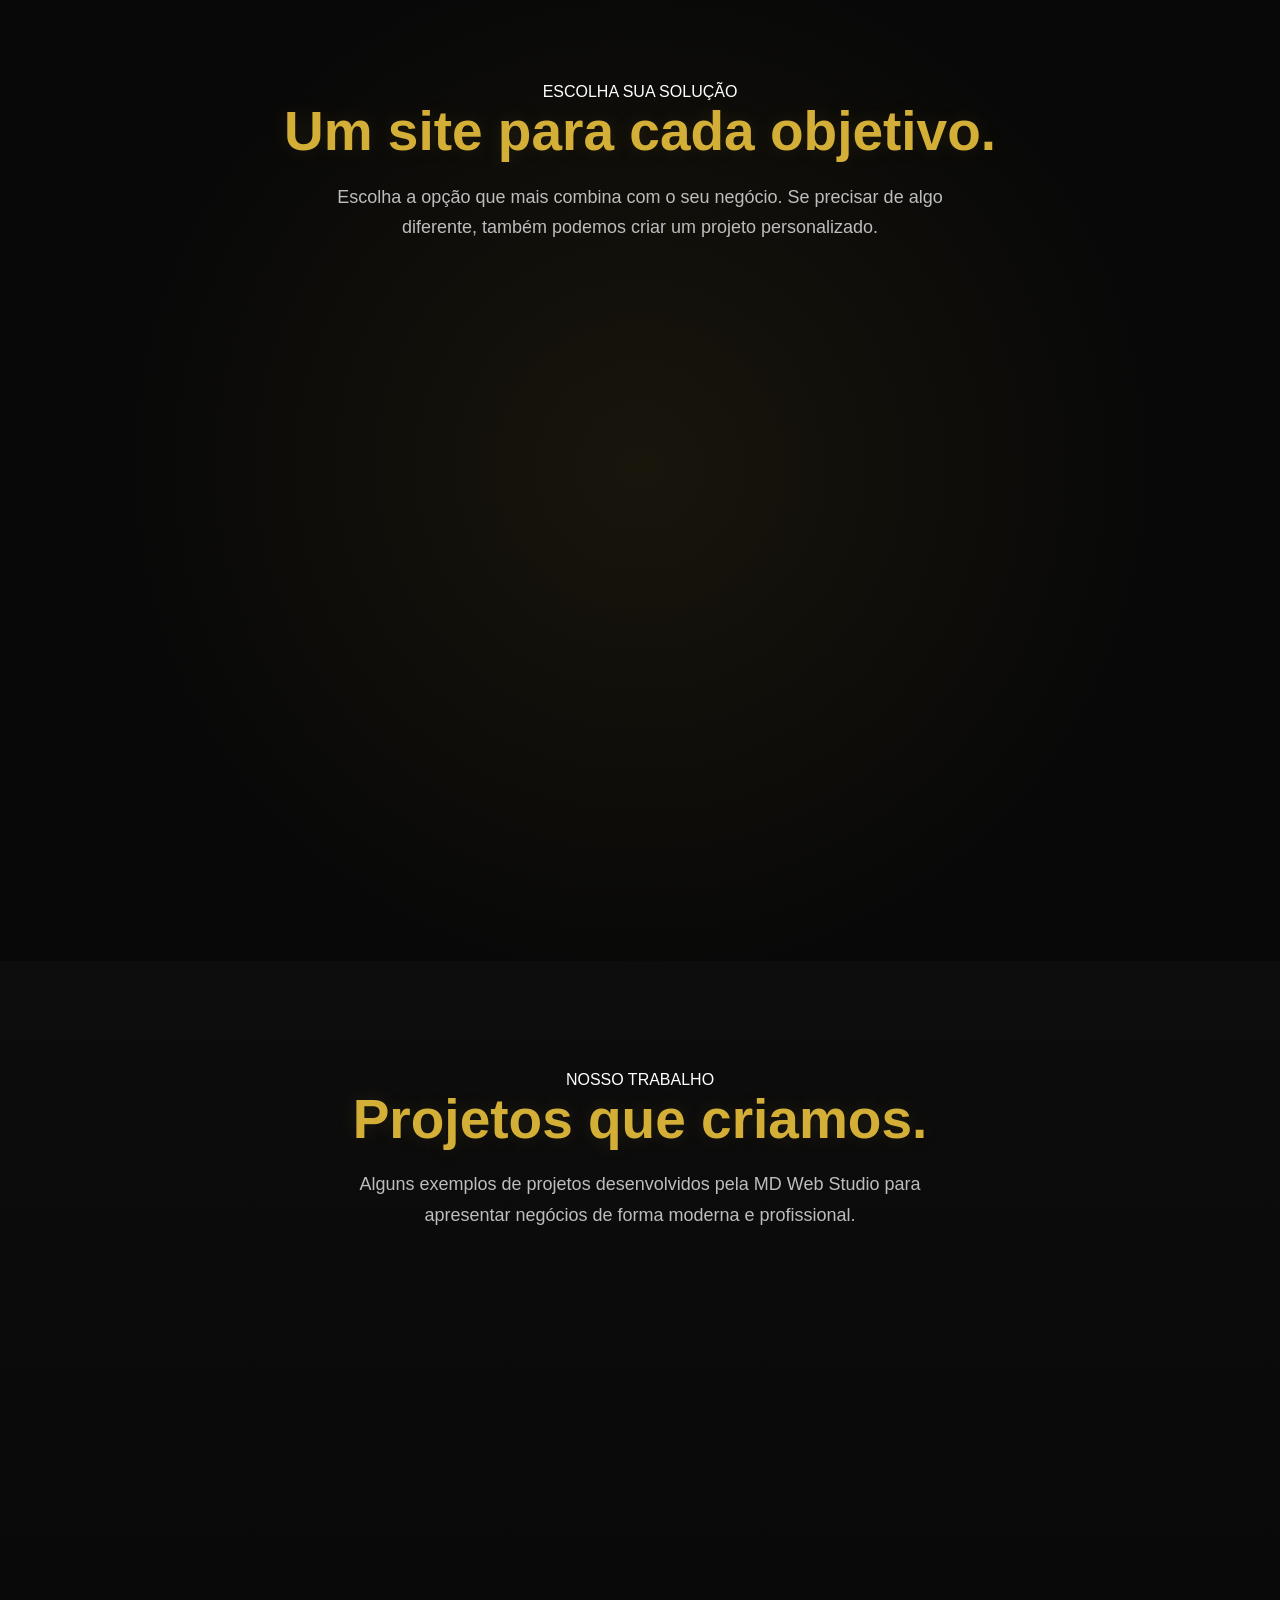
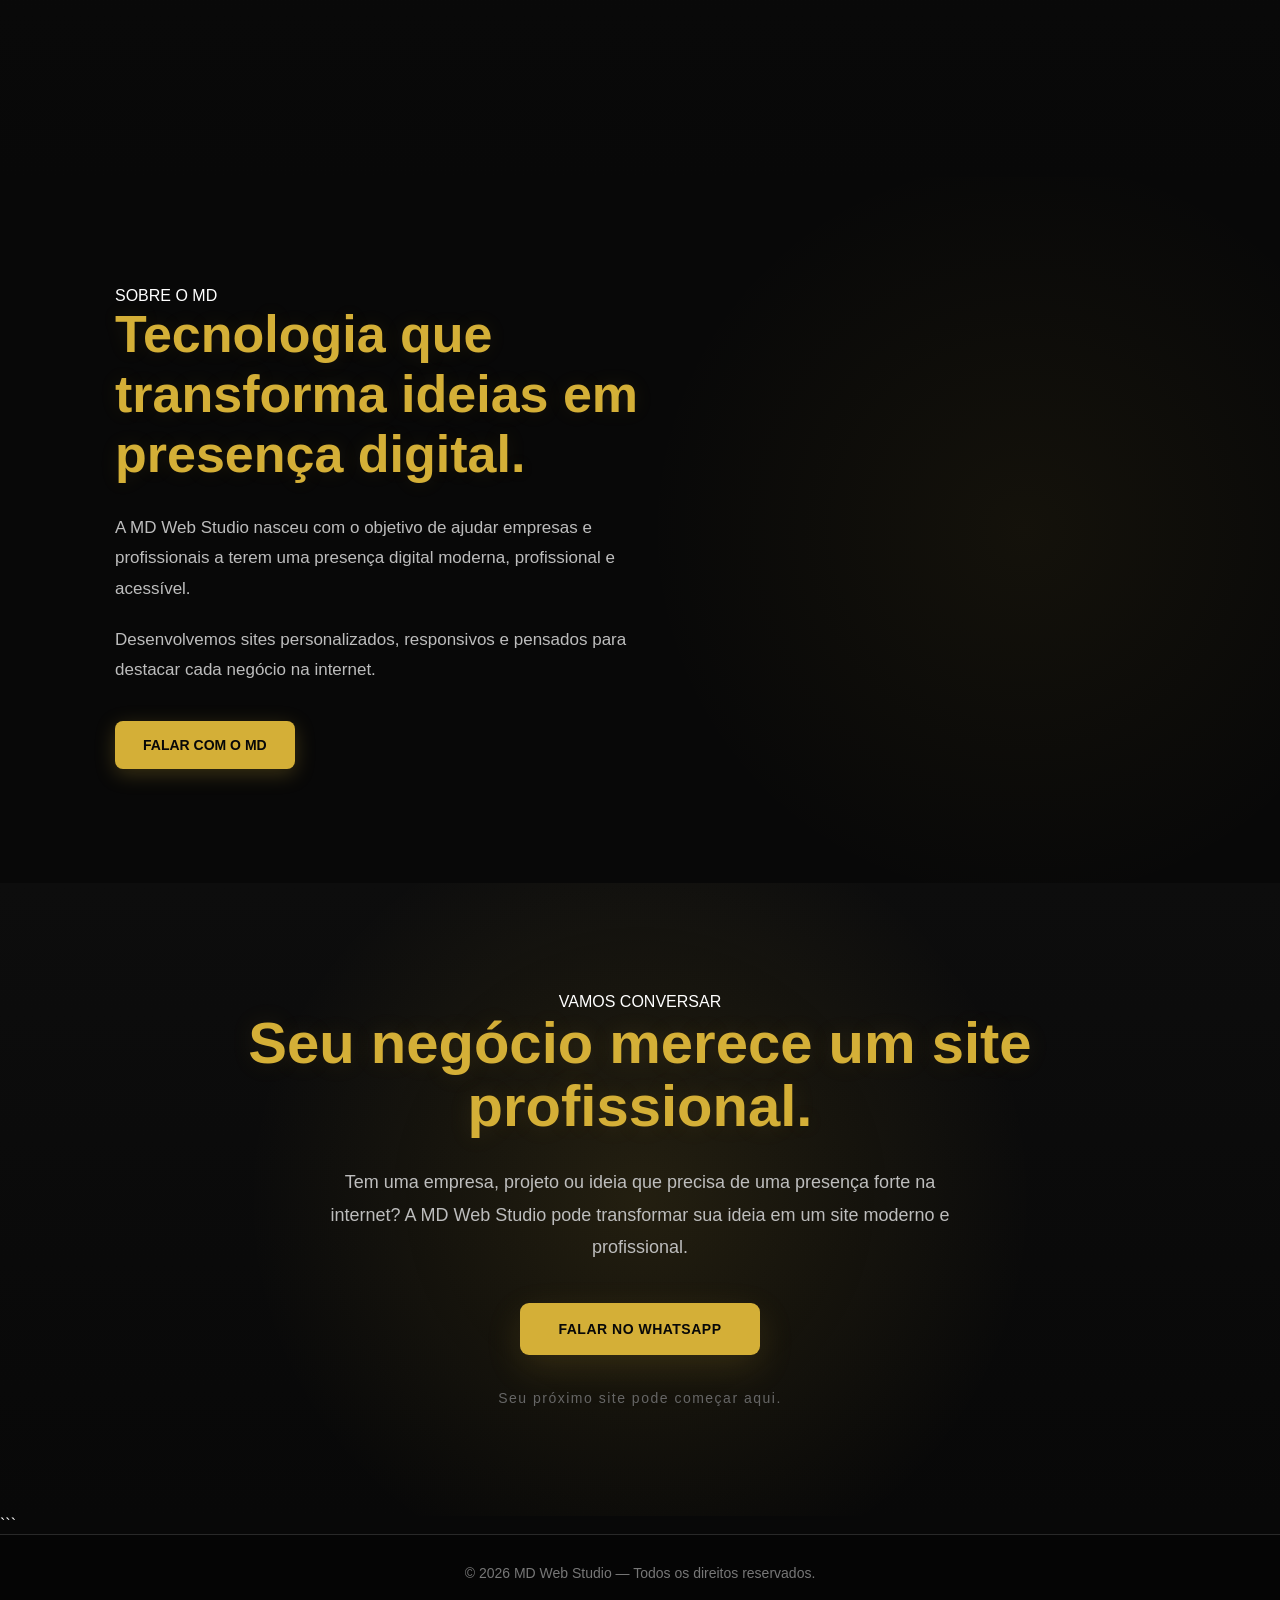
==== commit 6191c55a: "Add files via upload" ====
--- a/index.html
+++ b/index.html
@@ -4,6 +4,22 @@
 <head>
     <meta charset="UTF-8">
     <meta name="viewport" content="width=device-width, initial-scale=1.0">
+<meta
+    name="referrer"
+    content="strict-origin-when-cross-origin"
+><meta
+    http-equiv="Content-Security-Policy"
+    content="
+        default-src 'self';
+        script-src 'self';
+        style-src 'self';
+        img-src 'self' data:;
+        font-src 'self';
+        object-src 'none';
+        base-uri 'self';
+        upgrade-insecure-requests;
+    "
+>
 
     <title>MD Web Studio | Criação de Sites</title>
 
@@ -440,11 +456,12 @@
 
         <div class="contato-botoes">
 
-            <a href="https://www.instagram.com/murilloou0/"
-               target="_blank"
-               class="botao">
-                FALAR COM O MD
-            </a>
+          <a href="https://wa.me/5521990487662?text=Ol%C3%A1%21%20Vim%20pelo%20site%20da%20MD%20Web%20Studio%20e%20gostaria%20de%20conversar%20sobre%20um%20projeto."
+   target="_blank"
+   rel="noopener noreferrer"
+   class="botao">
+    FALAR NO WHATSAPP
+</a>
 
         </div>
 
@@ -466,6 +483,76 @@
 
     </footer>
   
+<!-- ASSISTENTE MD -->
+<div class="assistente-md">
+
+<div class="convite-assistente" id="conviteAssistente">
+    👋 Oi! Posso te ajudar?
+</div>
+
+ <span class="assistente-etiqueta">
+    Fale com o Assistente MD
+</span>
+ 
+    <button class="assistente-botao" id="abrirAssistente">
+
+    <span class="assistente-logo">
+        MD
+    </span>
+
+    <span class="assistente-status"></span>
+
+</button>
+
+    <div class="assistente-janela" id="janelaAssistente">
+
+        <div class="assistente-cabecalho">
+            <div>
+                <strong>Assistente MD</strong>
+                <span>Online</span>
+            </div>
+
+            <button id="fecharAssistente">
+                ✕
+            </button>
+
+        </div>
+
+        <div class="assistente-mensagens" id="mensagensAssistente">
+
+    <div class="mensagem-robo">
+        👋 Olá! Sou o assistente da MD Web Studio.
+        Como posso te ajudar?
+    </div>
+
+</div>
+
+<div class="assistente-opcoes" id="opcoesAssistente">
+
+    <button data-acao="criar">
+        Quero criar um site
+    </button>
+
+    <button data-acao="planos">
+        Conhecer os planos
+    </button>
+
+    <button data-acao="servicos">
+        Ver os serviços
+    </button>
+
+    <button data-acao="contato">
+        Falar com o MD
+    </button>
+
+</div>
+
+        </div>
+
+    </div>
+
+</div>
+
     <script src="script.js"></script>
 
 </body>
--- a/style.css
+++ b/style.css
@@ -110,6 +110,15 @@
     width: 100%;
 }
 
+/* LINK ATIVO DO MENU */
+
+.menu a.ativo {
+    color: #d4af37;
+}
+
+.menu a.ativo::after {
+    width: 100%;
+}
 
 /* ==============================
    INÍCIO
@@ -197,6 +206,36 @@
     box-shadow: 0 5px 20px rgba(212, 175, 55, 0.25);
 
     transition: 0.3s;
+
+    position: relative;
+    overflow: hidden;
+}
+
+.botao::before {
+    content: "";
+
+    position: absolute;
+
+    top: 0;
+    left: -120%;
+
+    width: 50%;
+    height: 100%;
+
+    background: linear-gradient(
+        120deg,
+        transparent,
+        rgba(255, 255, 255, 0.35),
+        transparent
+    );
+
+    transform: skewX(-20deg);
+
+    transition: left 0.6s ease;
+}
+
+.botao:hover::before {
+    left: 140%;
 }
 
 .botao:hover {
@@ -237,28 +276,100 @@
 .inicio {
     position: relative;
     overflow: hidden;
-}
-
+
+    min-height: calc(100vh - 80px);
+    padding: 100px 6%;
+
+    display: flex;
+    align-items: center;
+    justify-content: center;
+
+    text-align: center;
+}
 .inicio::before {
     content: "";
     position: absolute;
-    inset: 0;
+
+    width: 700px;
+    height: 700px;
+
+    top: 50%;
+    left: 50%;
+
+    transform: translate(-50%, -50%);
 
     background:
         radial-gradient(
+            circle,
+            rgba(212, 175, 55, 0.14),
+            rgba(212, 175, 55, 0.04) 35%,
+            transparent 70%
+        );
+
+    filter: blur(20px);
+
+    animation: brilhoInicio 6s ease-in-out infinite alternate;
+
+    pointer-events: none;
+}
+
+.inicio::after {
+    content: "";
+
+    position: absolute;
+    inset: 0;
+
+    background-image:
+        linear-gradient(
+            rgba(212, 175, 55, 0.035) 1px,
+            transparent 1px
+        ),
+        linear-gradient(
+            90deg,
+            rgba(212, 175, 55, 0.035) 1px,
+            transparent 1px
+        );
+
+    background-size: 70px 70px;
+
+    mask-image:
+        radial-gradient(
             circle at center,
-            rgba(212, 175, 55, 0.10),
-            transparent 55%
+            black,
+            transparent 70%
         );
 
     pointer-events: none;
+}
+
+@keyframes brilhoInicio {
+
+    from {
+        transform:
+            translate(-50%, -50%)
+            scale(0.9);
+
+        opacity: 0.6;
+    }
+
+    to {
+        transform:
+            translate(-50%, -50%)
+            scale(1.15);
+
+        opacity: 1;
+    }
+
 }
 
 .inicio-conteudo {
     position: relative;
     z-index: 2;
 
+    width: 100%;
     max-width: 900px;
+
+    margin: 0 auto;
 
     animation: entradaInicio 1s ease;
 }
@@ -266,11 +377,45 @@
 .inicio h1 {
     font-size: clamp(70px, 10vw, 110px);
 
+    font-weight: 900;
+
     letter-spacing: clamp(8px, 2vw, 18px);
 
-    text-shadow:
-        0 0 10px rgba(212, 175, 55, 0.25),
-        0 5px 30px rgba(0, 0, 0, 0.9);
+    color: transparent;
+
+    background: linear-gradient(
+    110deg,
+    #b98b1d 0%,
+    #d4af37 25%,
+    #fff2a8 48%,
+    #e4bd42 65%,
+    #a97d18 100%
+);
+
+    background-size: 220% auto;
+
+    background-clip: text;
+    -webkit-background-clip: text;
+
+    -webkit-text-fill-color: transparent;
+
+    filter:
+        drop-shadow(0 0 12px rgba(212, 175, 55, 0.20))
+        drop-shadow(0 8px 25px rgba(0, 0, 0, 0.8));
+
+    animation: brilhoMD 6s linear infinite;
+}
+
+@keyframes brilhoMD {
+
+    0% {
+        background-position: 200% center;
+    }
+
+    100% {
+        background-position: -20% center;
+    }
+
 }
 
 .subtitulo {
@@ -323,7 +468,7 @@
 
 
 /* ==============================
-   MTF WEB STUDIO — SERVIÇOS
+   MD WEB STUDIO — SERVIÇOS
 ================================= */
 
 .servicos {
@@ -468,7 +613,7 @@
 }
 
 /* ==============================
-   MTF WEB STUDIO — PORTFÓLIO
+   MD WEB STUDIO — PORTFÓLIO
 ================================= */
 
 /* ==============================
@@ -801,7 +946,7 @@
 }
 
 /* ==============================
-   MTF WEB STUDIO — SOBRE
+   MD WEB STUDIO — SOBRE
 ================================= */
 
 /* ==============================
@@ -1117,7 +1262,7 @@
         letter-spacing: 4px;
     }
 
-    .menu {
+     .menu {
         width: 100%;
         justify-content: center;
         flex-wrap: wrap;
@@ -1344,6 +1489,55 @@
         0 0 35px rgba(212, 175, 55, 0.12);
 }
 
+.plano-destaque::after {
+    content: "";
+
+    position: absolute;
+    inset: 0;
+
+    border-radius: 20px;
+
+    box-shadow:
+        inset 0 0 25px rgba(212, 175, 55, 0.05),
+        0 0 25px rgba(212, 175, 55, 0.08);
+
+    pointer-events: none;
+
+    animation: pulsoPlano 3s ease-in-out infinite alternate;
+}
+
+@keyframes pulsoPlano {
+
+    from {
+        box-shadow:
+            inset 0 0 15px rgba(212, 175, 55, 0.04),
+            0 0 15px rgba(212, 175, 55, 0.05);
+    }
+
+    to {
+        box-shadow:
+            inset 0 0 30px rgba(212, 175, 55, 0.09),
+            0 0 35px rgba(212, 175, 55, 0.14);
+    }
+
+}
+
+.plano-destaque .plano-icone {
+    animation: flutuarIcone 2.5s ease-in-out infinite alternate;
+}
+
+@keyframes flutuarIcone {
+
+    from {
+        transform: translateY(0);
+    }
+
+    to {
+        transform: translateY(-5px);
+    }
+
+}
+
 .plano-destaque::before {
     content: "MAIS ESCOLHIDO";
 
@@ -1532,3 +1726,859 @@
     }
 
 }
+
+/* ==============================
+   ANIMAÇÕES DOS ELEMENTOS
+================================= */
+
+.servico,
+.plano,
+.projeto,
+.destaque {
+    opacity: 0;
+    transform: translateY(30px);
+    transition:
+        opacity 0.7s ease,
+        transform 0.7s ease;
+}
+
+.aparecer {
+    opacity: 1;
+    transform: translateY(0);
+}
+
+/* ==============================
+   ASSISTENTE MD
+================================= */
+
+.assistente-md {
+    position: fixed;
+
+    right: 25px;
+    bottom: 25px;
+
+    z-index: 2000;
+}
+
+
+/* BOTÃO FLUTUANTE */
+
+.assistente-botao {
+    width: 64px;
+    height: 64px;
+
+    border: 1px solid rgba(212, 175, 55, 0.45);
+    border-radius: 50%;
+
+    background:
+        linear-gradient(
+            145deg,
+            #d4af37,
+            #a77d17
+        );
+
+    font-size: 28px;
+
+    cursor: pointer;
+
+    box-shadow:
+        0 10px 30px rgba(0, 0, 0, 0.45),
+        0 0 25px rgba(212, 175, 55, 0.18);
+
+    transition:
+        transform 0.3s ease,
+        box-shadow 0.3s ease;
+}
+
+.assistente-botao:hover {
+    transform: translateY(-5px) scale(1.05);
+
+    box-shadow:
+        0 15px 35px rgba(0, 0, 0, 0.55),
+        0 0 35px rgba(212, 175, 55, 0.30);
+}
+
+
+/* JANELA DO ASSISTENTE */
+
+.assistente-janela {
+    width: 350px;
+
+    position: absolute;
+
+    right: 0;
+    bottom: 80px;
+
+    overflow: hidden;
+
+    background:
+        linear-gradient(
+            145deg,
+            #161616,
+            #090909
+        );
+
+    border: 1px solid rgba(212, 175, 55, 0.25);
+
+    border-radius: 18px;
+
+    box-shadow:
+        0 25px 60px rgba(0, 0, 0, 0.65),
+        0 0 30px rgba(212, 175, 55, 0.08);
+
+    display: none;
+}
+
+
+/* CABEÇALHO */
+
+.assistente-cabecalho {
+    padding: 18px 20px;
+
+    display: flex;
+    align-items: center;
+    justify-content: space-between;
+
+    background:
+        linear-gradient(
+            90deg,
+            rgba(212, 175, 55, 0.10),
+            transparent
+        );
+
+    border-bottom:
+        1px solid rgba(212, 175, 55, 0.15);
+}
+
+.assistente-cabecalho div {
+    display: flex;
+    flex-direction: column;
+
+    gap: 4px;
+}
+
+.assistente-cabecalho strong {
+    color: #d4af37;
+
+    font-size: 15px;
+}
+
+.assistente-cabecalho span {
+    color: #7fca8a;
+
+    font-size: 11px;
+}
+
+
+/* BOTÃO FECHAR */
+
+#fecharAssistente {
+    background: transparent;
+
+    border: none;
+
+    color: #888888;
+
+    font-size: 18px;
+
+    cursor: pointer;
+
+    transition: 0.3s ease;
+}
+
+#fecharAssistente:hover {
+    color: #d4af37;
+
+    transform: rotate(90deg);
+}
+
+
+/* CONVERSA */
+
+.assistente-conversa {
+    padding: 20px;
+
+    display: flex;
+    flex-direction: column;
+
+    gap: 10px;
+}
+
+
+/* MENSAGEM DO ROBÔ */
+
+.mensagem-robo {
+    padding: 14px 15px;
+
+    margin-bottom: 5px;
+
+    background: #202020;
+
+    color: #d0d0d0;
+
+    border-left: 3px solid #d4af37;
+
+    border-radius: 4px 12px 12px 12px;
+
+    font-size: 13px;
+
+    line-height: 1.6;
+}
+
+
+/* OPÇÕES */
+
+.assistente-opcoes button {
+    width: 100%;
+
+    padding: 12px 15px;
+
+    background: rgba(212, 175, 55, 0.06);
+
+    color: #d4af37;
+
+    border:
+        1px solid rgba(212, 175, 55, 0.20);
+
+    border-radius: 9px;
+
+    font-size: 12px;
+
+    text-align: left;
+
+    cursor: pointer;
+
+    transition: 0.3s ease;
+}
+
+.assistente-opcoes button:hover {
+    background: #d4af37;
+
+    color: #080808;
+
+    transform: translateX(4px);
+}
+
+.assistente-opcoes {
+    display: flex;
+    flex-direction: column;
+    gap: 10px;
+}
+
+.assistente-opcoes {
+    display: flex;
+    flex-direction: column;
+    gap: 10px;
+}
+
+
+/* ==============================
+   CAMPO "OUTRO" DO ASSISTENTE
+================================= */
+
+.assistente-opcoes input {
+    width: 100%;
+
+    padding: 15px 16px;
+
+    background:
+        linear-gradient(
+            145deg,
+            #141414,
+            #0d0d0d
+        );
+
+    color: #ffffff;
+
+    border:
+        1px solid rgba(212, 175, 55, 0.25);
+
+    border-radius: 11px;
+
+    outline: none;
+
+    font-size: 13px;
+
+    font-family: inherit;
+
+    box-shadow:
+        inset 0 2px 8px rgba(0, 0, 0, 0.35);
+
+    transition:
+        border-color 0.3s ease,
+        box-shadow 0.3s ease,
+        transform 0.3s ease;
+}
+
+.assistente-opcoes input::placeholder {
+    color: #666666;
+}
+
+.assistente-opcoes input:hover {
+    border-color:
+        rgba(212, 175, 55, 0.45);
+}
+
+.assistente-opcoes input:focus {
+    border-color: #d4af37;
+
+    box-shadow:
+        0 0 0 3px rgba(212, 175, 55, 0.08),
+        0 0 18px rgba(212, 175, 55, 0.12),
+        inset 0 2px 8px rgba(0, 0, 0, 0.35);
+
+    transform: translateY(-1px);
+}
+
+.assistente-opcoes input + button {
+    justify-content: center;
+    text-align: center;
+    font-weight: 700;
+    letter-spacing: 0.5px;
+
+    background:
+        linear-gradient(
+            135deg,
+            rgba(212, 175, 55, 0.14),
+            rgba(212, 175, 55, 0.05)
+        );
+}
+
+/* CELULAR */
+
+@media (max-width: 500px) {
+
+    .assistente-md {
+        right: 15px;
+        bottom: 15px;
+    }
+
+    .assistente-botao {
+        width: 58px;
+        height: 58px;
+
+        font-size: 25px;
+    }
+
+    .assistente-janela {
+        width: calc(100vw - 30px);
+
+        right: 0;
+        bottom: 72px;
+    }
+
+}
+
+.assistente-janela.aberta {
+    display: block;
+
+    animation: abrirAssistente 0.3s ease;
+}
+
+@keyframes abrirAssistente {
+
+    from {
+        opacity: 0;
+        transform: translateY(15px) scale(0.96);
+    }
+
+    to {
+        opacity: 1;
+        transform: translateY(0) scale(1);
+    }
+
+}
+
+/* ==============================
+   ÁREA DE MENSAGENS DO ASSISTENTE
+================================= */
+
+.assistente-mensagens {
+    display: flex;
+    flex-direction: column;
+
+    gap: 10px;
+
+    max-height: 260px;
+
+    overflow-y: auto;
+
+    padding-right: 4px;
+}
+
+
+/* MENSAGEM DO CLIENTE */
+
+.mensagem-cliente {
+    align-self: flex-end;
+
+    max-width: 85%;
+
+    padding: 11px 14px;
+
+    background: #d4af37;
+
+    color: #080808;
+
+    border-radius: 12px 4px 12px 12px;
+
+    font-size: 13px;
+
+    line-height: 1.5;
+}
+
+
+/* MENSAGEM DO ROBÔ */
+
+.mensagem-robo {
+    align-self: flex-start;
+
+    max-width: 90%;
+}
+
+/* ==============================
+   DETALHES VISUAIS DO ASSISTENTE
+================================= */
+
+.assistente-cabecalho span {
+    position: relative;
+    padding-left: 12px;
+}
+
+.assistente-cabecalho span::before {
+    content: "";
+
+    position: absolute;
+
+    left: 0;
+    top: 50%;
+
+    width: 7px;
+    height: 7px;
+
+    border-radius: 50%;
+
+    background: #55d66b;
+
+    transform: translateY(-50%);
+
+    box-shadow:
+        0 0 10px rgba(85, 214, 107, 0.6);
+}
+
+
+/* SCROLLBAR DO CHAT */
+
+.assistente-mensagens::-webkit-scrollbar {
+    width: 5px;
+}
+
+.assistente-mensagens::-webkit-scrollbar-track {
+    background: transparent;
+}
+
+.assistente-mensagens::-webkit-scrollbar-thumb {
+    background: rgba(212, 175, 55, 0.35);
+
+    border-radius: 20px;
+}
+
+.assistente-mensagens::-webkit-scrollbar-thumb:hover {
+    background: rgba(212, 175, 55, 0.65);
+}
+
+@keyframes pulsoAssistente {
+
+    0% {
+        box-shadow:
+            0 10px 30px rgba(0, 0, 0, 0.45),
+            0 0 0 0 rgba(212, 175, 55, 0.28);
+    }
+
+    70% {
+        box-shadow:
+            0 10px 30px rgba(0, 0, 0, 0.45),
+            0 0 0 14px rgba(212, 175, 55, 0);
+    }
+
+    100% {
+        box-shadow:
+            0 10px 30px rgba(0, 0, 0, 0.45),
+            0 0 0 0 rgba(212, 175, 55, 0);
+    }
+
+}
+
+.assistente-botao {
+    animation: pulsoAssistente 2.8s ease-out infinite;
+}
+
+/* ==============================
+   UPGRADE VISUAL DO CHAT
+================================= */
+
+/* CABEÇALHO MAIS PREMIUM */
+
+.assistente-cabecalho {
+    background:
+        linear-gradient(
+            135deg,
+            rgba(212, 175, 55, 0.14),
+            rgba(255, 255, 255, 0.02)
+        );
+
+    box-shadow:
+        inset 0 -1px 0 rgba(212, 175, 55, 0.08);
+}
+
+
+/* BALÃO DO ROBÔ */
+
+.mensagem-robo {
+    background:
+        linear-gradient(
+            145deg,
+            #202020,
+            #151515
+        );
+
+    border:
+        1px solid rgba(212, 175, 55, 0.10);
+
+    box-shadow:
+        0 8px 20px rgba(0, 0, 0, 0.25);
+
+    animation:
+        entradaMensagem 0.3s ease;
+}
+
+
+/* BALÃO DO CLIENTE */
+
+.mensagem-cliente {
+    background:
+        linear-gradient(
+            135deg,
+            #e0bb44,
+            #b98b1d
+        );
+
+    box-shadow:
+        0 8px 20px rgba(212, 175, 55, 0.16);
+
+    animation:
+        entradaMensagem 0.3s ease;
+}
+
+
+/* ANIMAÇÃO DAS MENSAGENS */
+
+@keyframes entradaMensagem {
+
+    from {
+        opacity: 0;
+        transform: translateY(8px);
+    }
+
+    to {
+        opacity: 1;
+        transform: translateY(0);
+    }
+
+}
+
+
+/* TEXTO "DIGITANDO..." */
+
+.digitando {
+    font-style: italic;
+
+    color: #8f8f8f;
+
+    font-size: 12px;
+}
+
+/* ==============================
+   BOTÕES DO ASSISTENTE
+================================= */
+
+.assistente-opcoes button {
+    position: relative;
+
+    display: flex;
+    align-items: center;
+    justify-content: space-between;
+
+    gap: 12px;
+
+    overflow: hidden;
+}
+
+.assistente-opcoes button::after {
+    content: "→";
+
+    opacity: 0;
+
+    transform: translateX(-6px);
+
+    transition:
+        opacity 0.3s ease,
+        transform 0.3s ease;
+}
+
+.assistente-opcoes button:hover::after {
+    opacity: 1;
+
+    transform: translateX(0);
+}
+
+.assistente-opcoes button:hover {
+    padding-left: 18px;
+}
+
+/* ==============================
+   IDENTIDADE DO BOTÃO MD
+================================= */
+
+.assistente-botao {
+    position: relative;
+
+    display: flex;
+    align-items: center;
+    justify-content: center;
+}
+
+.assistente-logo {
+    color: #080808;
+
+    font-size: 18px;
+    font-weight: 900;
+
+    letter-spacing: 1px;
+}
+
+.assistente-status {
+    position: absolute;
+
+    width: 12px;
+    height: 12px;
+
+    right: 2px;
+    bottom: 4px;
+
+    border-radius: 50%;
+
+    background: #55d66b;
+
+    border: 2px solid #080808;
+
+    box-shadow:
+        0 0 10px rgba(85, 214, 107, 0.7);
+}
+
+/* ==============================
+   ETIQUETA DO ASSISTENTE
+================================= */
+
+.assistente-etiqueta {
+    position: absolute;
+
+    right: 78px;
+    bottom: 14px;
+
+    padding: 10px 14px;
+
+    background: #151515;
+
+    color: #d4af37;
+
+    border: 1px solid rgba(212, 175, 55, 0.22);
+
+    border-radius: 9px;
+
+    font-size: 11px;
+    font-weight: 600;
+
+    white-space: nowrap;
+
+    opacity: 0;
+
+    pointer-events: none;
+
+    transform: translateX(8px);
+
+    transition:
+        opacity 0.3s ease,
+        transform 0.3s ease;
+
+    box-shadow:
+        0 10px 25px rgba(0, 0, 0, 0.35);
+}
+
+
+/* MOSTRA QUANDO PASSA O MOUSE */
+
+.assistente-md:hover .assistente-etiqueta {
+    opacity: 1;
+
+    transform: translateX(0);
+}
+
+/* ==============================
+   ASSISTENTE ATIVO
+================================= */
+
+.assistente-botao.ativo {
+    transform: scale(1.06);
+
+    box-shadow:
+        0 15px 35px rgba(0, 0, 0, 0.55),
+        0 0 35px rgba(212, 175, 55, 0.35);
+}
+
+.assistente-botao.ativo .assistente-status {
+    background: #d4af37;
+
+    box-shadow:
+        0 0 12px rgba(212, 175, 55, 0.8);
+}
+
+/* ==============================
+   CONVITE AUTOMÁTICO
+================================= */
+
+.convite-assistente {
+    position: absolute;
+
+    right: 78px;
+    bottom: 14px;
+
+    padding: 11px 15px;
+
+    background: #151515;
+    color: #ffffff;
+
+    border: 1px solid rgba(212, 175, 55, 0.25);
+
+    border-radius: 10px;
+
+    white-space: nowrap;
+
+    font-size: 12px;
+
+    box-shadow:
+        0 12px 30px rgba(0, 0, 0, 0.40);
+
+    opacity: 0;
+    visibility: hidden;
+
+    transform: translateX(10px);
+
+    transition:
+        opacity 0.3s ease,
+        transform 0.3s ease,
+        visibility 0.3s ease;
+
+    pointer-events: none;
+}
+
+.convite-assistente.mostrar {
+    opacity: 1;
+    visibility: visible;
+
+    transform: translateX(0);
+}
+
+/* ==============================
+   ASSISTENTE — CELULAR
+================================= */
+
+@media (max-width: 500px) {
+
+    .assistente-md {
+        right: 12px;
+        bottom: 12px;
+    }
+
+    .assistente-botao {
+        width: 56px;
+        height: 56px;
+    }
+
+    .assistente-logo {
+        font-size: 16px;
+    }
+
+    .assistente-status {
+        width: 11px;
+        height: 11px;
+
+        right: 1px;
+        bottom: 3px;
+    }
+
+    .assistente-janela {
+        position: fixed;
+
+        width: calc(100vw - 24px);
+
+        right: 12px;
+        left: 12px;
+
+        bottom: 82px;
+
+        max-height: 72vh;
+
+        border-radius: 16px;
+    }
+
+    .assistente-mensagens {
+        max-height: 220px;
+    }
+
+    .assistente-cabecalho {
+        padding: 16px;
+    }
+
+    .assistente-conversa {
+        padding: 16px;
+    }
+
+    .assistente-opcoes button {
+        min-height: 46px;
+
+        font-size: 12px;
+    }
+
+    .mensagem-robo,
+    .mensagem-cliente {
+        max-width: 90%;
+    }
+
+    .assistente-etiqueta,
+    .convite-assistente {
+        right: 68px;
+
+        max-width: calc(100vw - 100px);
+
+        white-space: normal;
+
+        text-align: center;
+}
+    }
+
+    :focus-visible {
+    outline: 2px solid #d4af37;
+    outline-offset: 4px;
+}
+
+@media (prefers-reduced-motion: reduce) {
+    *,
+    *::before,
+    *::after {
+        scroll-behavior: auto !important;
+        animation-duration: 0.01ms !important;
+        animation-iteration-count: 1 !important;
+        transition-duration: 0.01ms !important;
+    }
+}
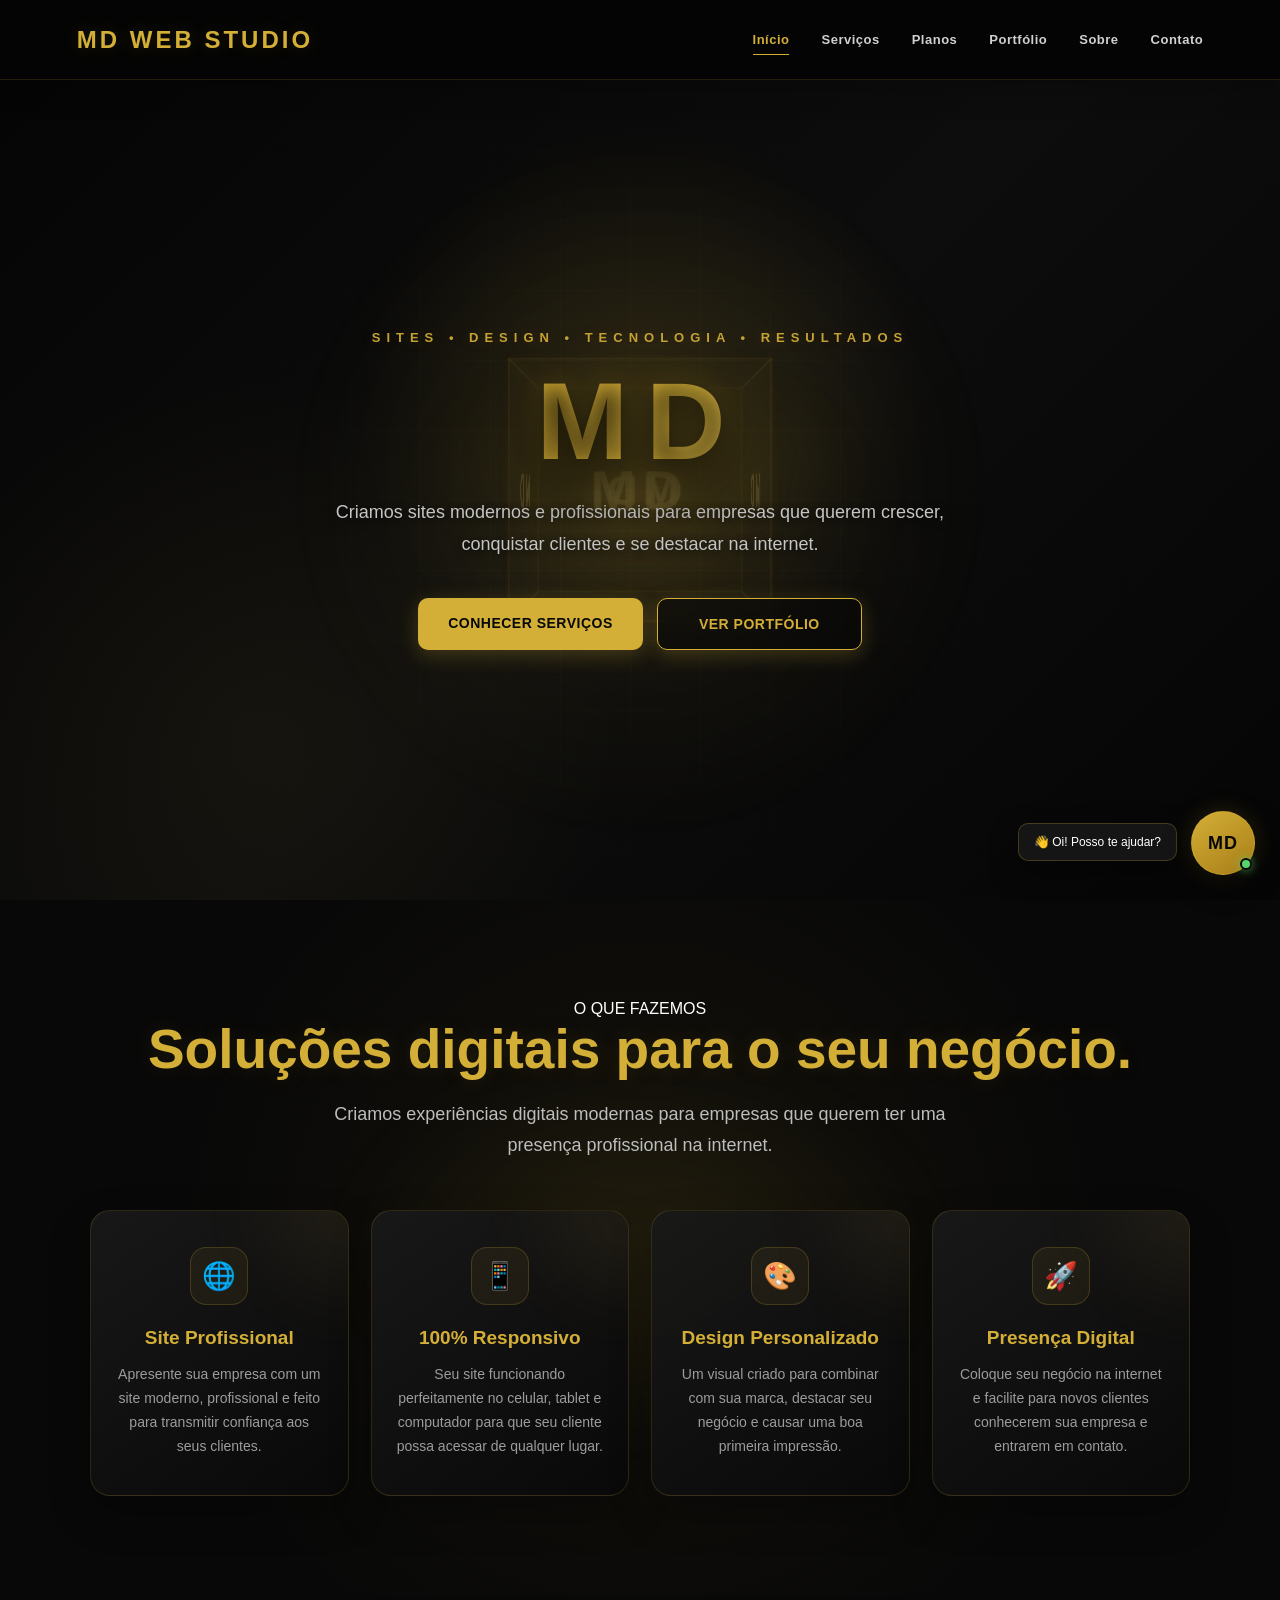
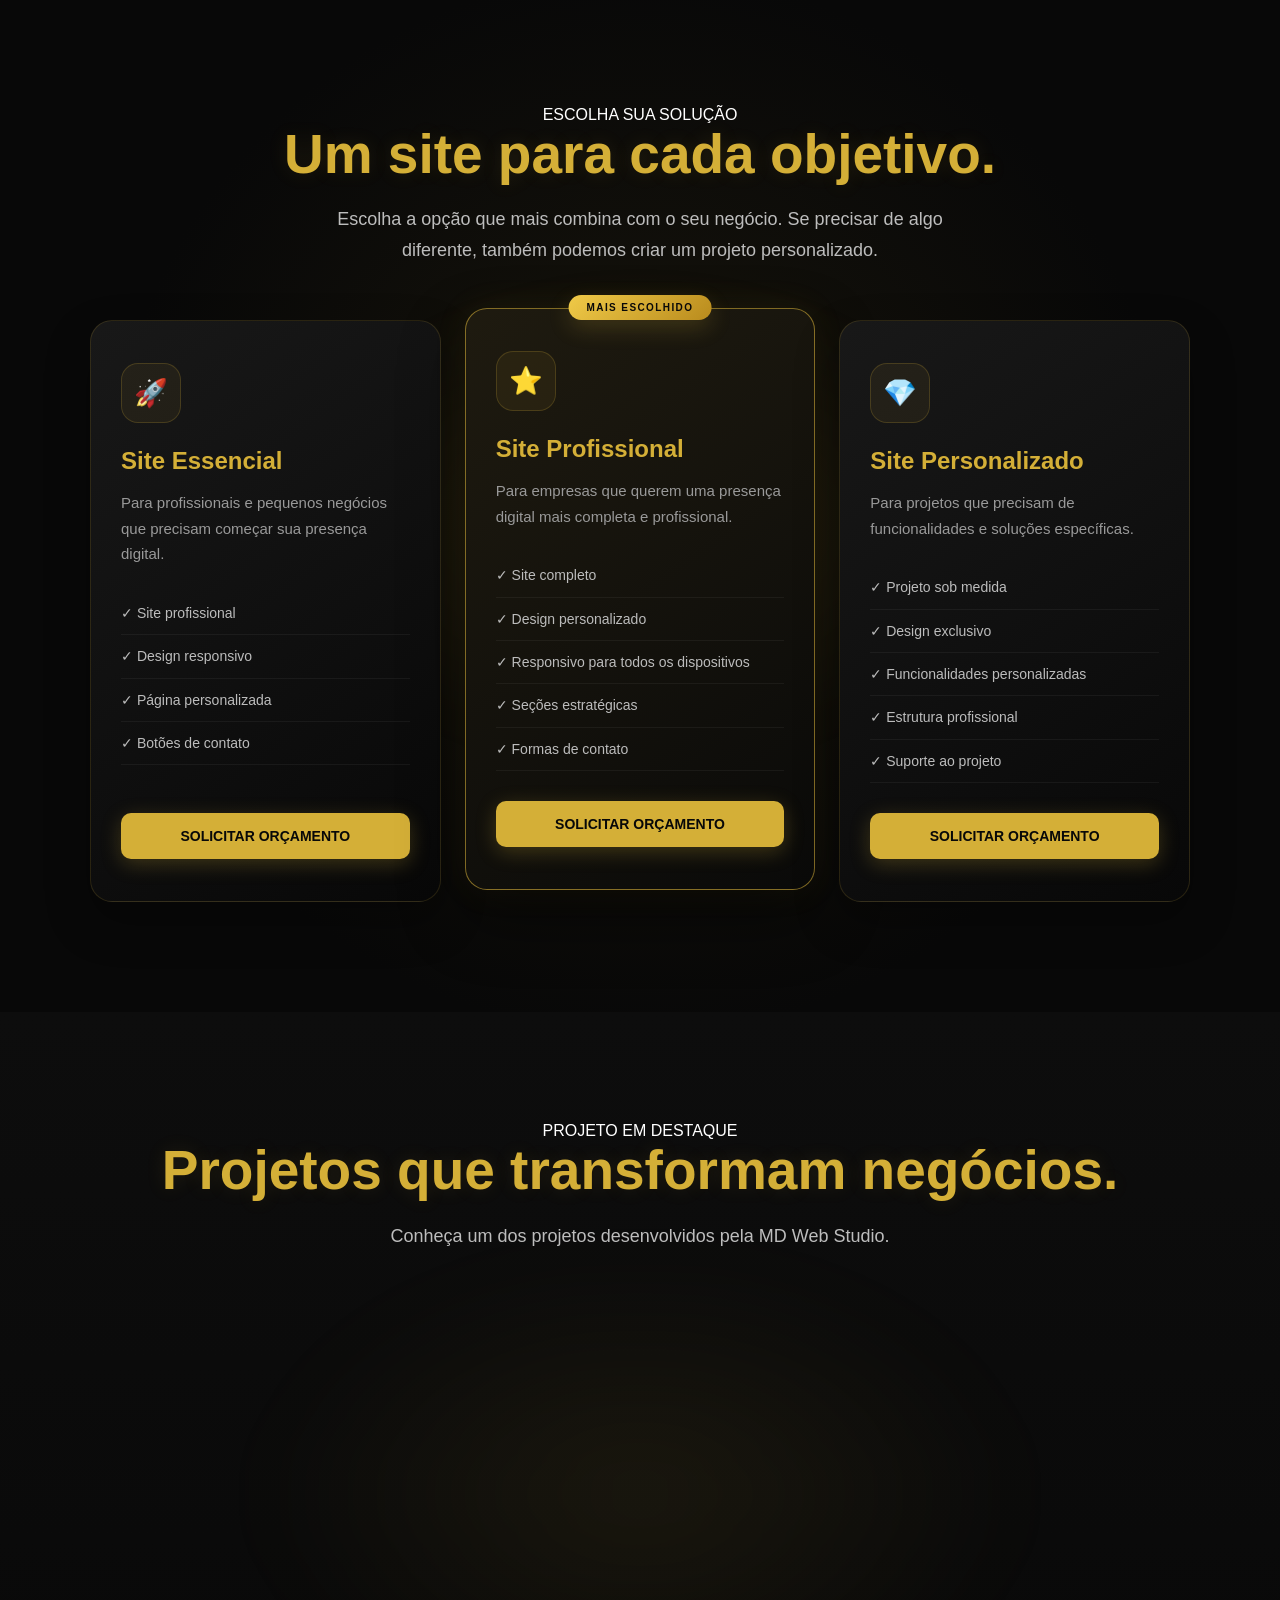
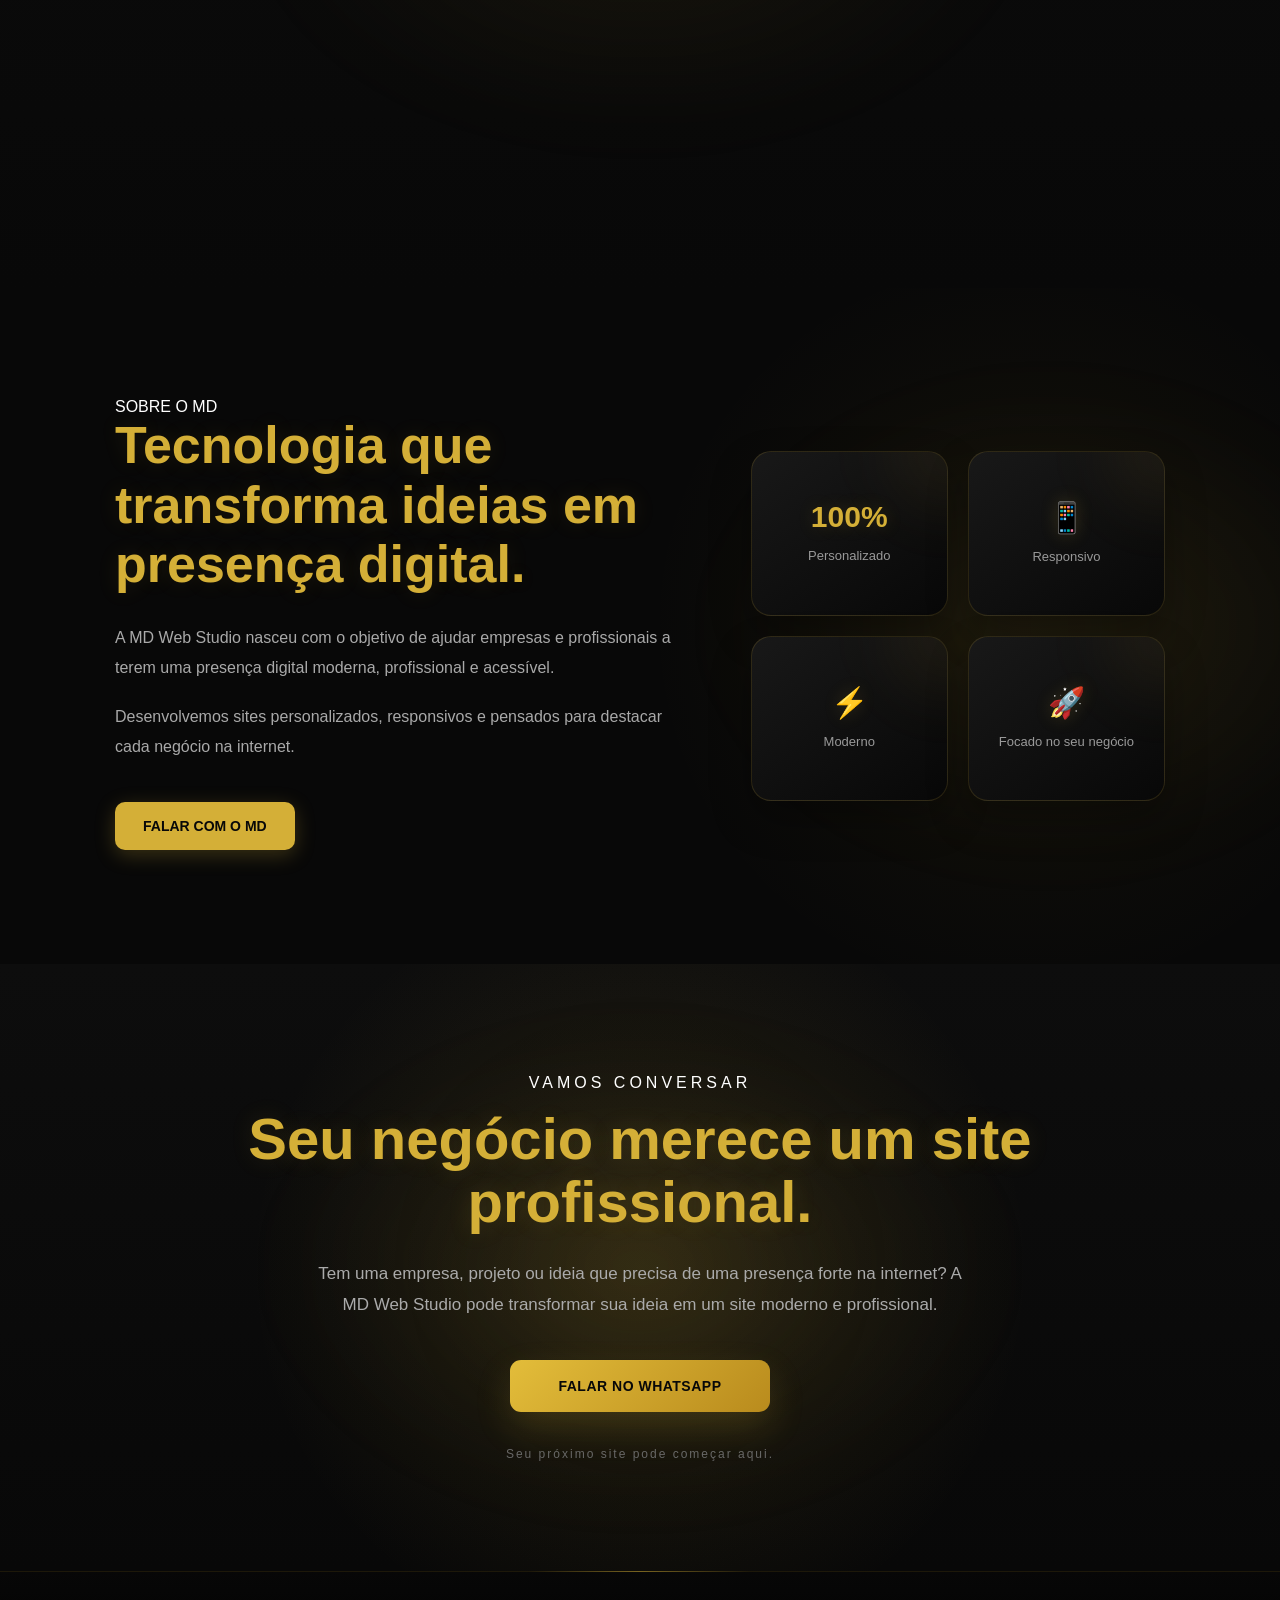
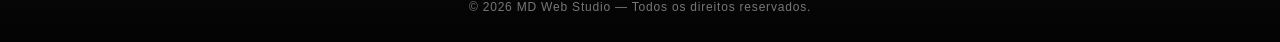
==== commit 8fc40d76: "Add files via upload" ====
--- a/index.html
+++ b/index.html
@@ -1,559 +1,12696 @@
 <!DOCTYPE html>
+
 <html lang="pt-BR">
 
+
+
 <head>
+
     <meta charset="UTF-8">
+
     <meta name="viewport" content="width=device-width, initial-scale=1.0">
+
 <meta
+
     name="referrer"
+
     content="strict-origin-when-cross-origin"
-><meta
-    http-equiv="Content-Security-Policy"
-    content="
-        default-src 'self';
-        script-src 'self';
-        style-src 'self';
-        img-src 'self' data:;
-        font-src 'self';
-        object-src 'none';
-        base-uri 'self';
-        upgrade-insecure-requests;
-    "
+
 >
 
+
+
     <title>MD Web Studio | Criação de Sites</title>
 
-   <link rel="stylesheet" href="style.css">
+
+
+   <style>
+/* ==============================
+   CONFIGURAÇÕES GERAIS
+================================= */
+
+* {
+    margin: 0;
+    padding: 0;
+    box-sizing: border-box;
+}
+
+html {
+    scroll-behavior: smooth;
+}
+
+body {
+    background-color: #080808;
+    color: #ffffff;
+    font-family: Arial, Helvetica, sans-serif;
+}
+
+
+/* ==============================
+   CABEÇALHO
+================================= */
+
+.cabecalho {
+    width: 100%;
+    min-height: 80px;
+
+    padding: 0 6%;
+
+    display: flex;
+    align-items: center;
+    justify-content: space-between;
+
+    background: rgba(5, 5, 5, 0.92);
+
+    border-bottom: 1px solid rgba(212, 175, 55, 0.15);
+
+    position: sticky;
+    top: 0;
+    z-index: 1000;
+
+    backdrop-filter: blur(12px);
+
+    box-shadow:
+        0 8px 30px rgba(0, 0, 0, 0.25);
+}
+
+.logo {
+    color: #d4af37;
+
+    font-size: 24px;
+    font-weight: 900;
+
+    letter-spacing: 3px;
+
+    text-shadow:
+        0 0 18px rgba(212, 175, 55, 0.18);
+
+    white-space: nowrap;
+}
+
+.menu {
+    display: flex;
+
+    align-items: center;
+
+    gap: 32px;
+}
+
+.menu a {
+    position: relative;
+
+    color: #d0d0d0;
+
+    text-decoration: none;
+
+    font-size: 13px;
+    font-weight: 600;
+
+    letter-spacing: 0.5px;
+
+    padding: 8px 0;
+
+    transition: 0.3s ease;
+}
+
+.menu a::after {
+    content: "";
+
+    position: absolute;
+
+    left: 0;
+    bottom: 0;
+
+    width: 0;
+    height: 1px;
+
+    background: #d4af37;
+
+    transition: 0.3s ease;
+}
+
+.menu a:hover {
+    color: #d4af37;
+}
+
+.menu a:hover::after {
+    width: 100%;
+}
+
+/* LINK ATIVO DO MENU */
+
+.menu a.ativo {
+    color: #d4af37;
+}
+
+.menu a.ativo::after {
+    width: 100%;
+}
+
+/* ==============================
+   INÍCIO
+================================= */
+
+.inicio {
+    background:
+    radial-gradient(
+        circle at 50% 40%,
+        rgba(212, 175, 55, 0.12),
+        transparent 35%
+    ),
+    radial-gradient(
+        circle at 20% 80%,
+        rgba(212, 175, 55, 0.05),
+        transparent 30%
+    ),
+    linear-gradient(
+        135deg,
+        #050505 0%,
+        #0d0d0d 50%,
+        #050505 100%
+    );
+}
+
+.subtitulo {
+    color: #d4af37;
+
+    font-size: 16px;
+
+    font-weight: bold;
+
+    letter-spacing: 5px;
+
+    margin-bottom: 20px;
+
+    text-shadow: 0 4px 20px rgba(0, 0, 0, 0.8);
+}
+
+.inicio h1 {
+    color: #d4af37;
+    font-size: 90px;
+    font-weight: 900;
+    letter-spacing: 14px;
+    margin-bottom: 20px;
+
+    text-shadow:
+        0 5px 25px rgba(0, 0, 0, 0.8);
+}
+
+.descricao {
+    color: #dddddd;
+    font-size: 20px;
+    line-height: 1.6;
+    margin-bottom: 40px;
+
+    text-shadow: 0 2px 10px rgba(0, 0, 0, 0.8);
+}
+
+/* ==============================
+   BOTÕES
+================================= */
+
+.botoes {
+    display: flex;
+    justify-content: center;
+    gap: 15px;
+    flex-wrap: wrap;
+}
+
+.botao {
+    display: inline-block;
+
+    background-color: #d4af37;
+    color: #080808;
+
+    padding: 16px 32px;
+
+    text-decoration: none;
+    font-weight: bold;
+    font-size: 14px;
+
+    border-radius: 5px;
+
+    box-shadow: 0 5px 20px rgba(212, 175, 55, 0.25);
+
+    transition: 0.3s;
+
+    position: relative;
+    overflow: hidden;
+}
+
+.botao::before {
+    content: "";
+
+    position: absolute;
+
+    top: 0;
+    left: -120%;
+
+    width: 50%;
+    height: 100%;
+
+    background: linear-gradient(
+        120deg,
+        transparent,
+        rgba(255, 255, 255, 0.35),
+        transparent
+    );
+
+    transform: skewX(-20deg);
+
+    transition: left 0.6s ease;
+}
+
+.botao:hover::before {
+    left: 140%;
+}
+
+.botao:hover {
+    background-color: #f5c518;
+    transform: translateY(-3px);
+}
+
+.botao-secundario {
+    background-color: transparent;
+    color: #d4af37;
+    border: 1px solid #d4af37;
+}
+
+
+/* ==============================
+   RODAPÉ
+================================= */
+
+footer {
+    padding: 30px 20px;
+
+    text-align: center;
+
+    background-color: #050505;
+
+    border-top: 1px solid #292929;
+}
+
+footer p {
+    color: #777777;
+    font-size: 14px;
+}
+
+/* ==============================
+   UPGRADE — PÁGINA INICIAL
+================================= */
+
+.inicio {
+    position: relative;
+    overflow: hidden;
+
+    min-height: calc(100vh - 80px);
+    padding: 100px 6%;
+
+    display: flex;
+    align-items: center;
+    justify-content: center;
+
+    text-align: center;
+}
+.inicio::before {
+    content: "";
+    position: absolute;
+
+    width: 700px;
+    height: 700px;
+
+    top: 50%;
+    left: 50%;
+
+    transform: translate(-50%, -50%);
+
+    background:
+        radial-gradient(
+            circle,
+            rgba(212, 175, 55, 0.14),
+            rgba(212, 175, 55, 0.04) 35%,
+            transparent 70%
+        );
+
+    filter: blur(20px);
+
+    animation: brilhoInicio 6s ease-in-out infinite alternate;
+
+    pointer-events: none;
+}
+
+.inicio::after {
+    content: "";
+
+    position: absolute;
+    inset: 0;
+
+    background-image:
+        linear-gradient(
+            rgba(212, 175, 55, 0.035) 1px,
+            transparent 1px
+        ),
+        linear-gradient(
+            90deg,
+            rgba(212, 175, 55, 0.035) 1px,
+            transparent 1px
+        );
+
+    background-size: 70px 70px;
+
+    mask-image:
+        radial-gradient(
+            circle at center,
+            black,
+            transparent 70%
+        );
+
+    pointer-events: none;
+}
+
+@keyframes brilhoInicio {
+
+    from {
+        transform:
+            translate(-50%, -50%)
+            scale(0.9);
+
+        opacity: 0.6;
+    }
+
+    to {
+        transform:
+            translate(-50%, -50%)
+            scale(1.15);
+
+        opacity: 1;
+    }
+
+}
+
+.inicio-conteudo {
+    position: relative;
+    z-index: 2;
+
+    width: 100%;
+    max-width: 900px;
+
+    margin: 0 auto;
+
+    animation: entradaInicio 1s ease;
+}
+
+.inicio h1 {
+    font-size: clamp(70px, 10vw, 110px);
+
+    font-weight: 900;
+
+    letter-spacing: clamp(8px, 2vw, 18px);
+
+    color: transparent;
+
+    background: linear-gradient(
+    110deg,
+    #b98b1d 0%,
+    #d4af37 25%,
+    #fff2a8 48%,
+    #e4bd42 65%,
+    #a97d18 100%
+);
+
+    background-size: 220% auto;
+
+    background-clip: text;
+    -webkit-background-clip: text;
+
+    -webkit-text-fill-color: transparent;
+
+    filter:
+        drop-shadow(0 0 12px rgba(212, 175, 55, 0.20))
+        drop-shadow(0 8px 25px rgba(0, 0, 0, 0.8));
+
+    animation: brilhoMD 6s linear infinite;
+}
+
+@keyframes brilhoMD {
+
+    0% {
+        background-position: 200% center;
+    }
+
+    100% {
+        background-position: -20% center;
+    }
+
+}
+
+.subtitulo {
+    text-shadow:
+        0 0 15px rgba(212, 175, 55, 0.25);
+}
+
+.descricao {
+    max-width: 650px;
+    margin-left: auto;
+    margin-right: auto;
+
+    font-size: 21px;
+}
+
+.inicio .botao {
+    min-width: 190px;
+
+    padding: 17px 30px;
+
+    border-radius: 8px;
+
+    letter-spacing: 0.5px;
+}
+
+.inicio .botao-secundario {
+    background: rgba(0, 0, 0, 0.25);
+
+    backdrop-filter: blur(5px);
+}
+
+.inicio .botao:hover {
+    box-shadow:
+        0 10px 30px rgba(212, 175, 55, 0.30);
+}
+
+@keyframes entradaInicio {
+
+    from {
+        opacity: 0;
+        transform: translateY(25px);
+    }
+
+    to {
+        opacity: 1;
+        transform: translateY(0);
+    }
+
+}
+
+
+/* ==============================
+   MD WEB STUDIO — SERVIÇOS
+================================= */
+
+.servicos {
+    min-height: 650px;
+
+    padding: 100px 20px;
+
+    display: flex;
+    align-items: center;
+    justify-content: center;
+
+    text-align: center;
+
+    background:
+        radial-gradient(
+            circle at center,
+            rgba(212, 175, 55, 0.06),
+            #080808 65%
+        );
+}
+
+.servicos-conteudo {
+    width: 100%;
+    max-width: 1100px;
+}
+
+.servicos h2 {
+    color: #d4af37;
+
+    font-size: clamp(38px, 6vw, 55px);
+
+    line-height: 1.15;
+
+    margin-bottom: 20px;
+}
+
+.descricao-servicos {
+    max-width: 650px;
+
+    margin: 0 auto 50px;
+
+    color: #bdbdbd;
+
+    font-size: 18px;
+
+    line-height: 1.7;
+}
+
+.servicos-grid {
+    display: grid;
+
+    grid-template-columns: repeat(4, 1fr);
+
+    gap: 20px;
+}
+
+.servico {
+    padding: 35px 22px;
+
+    background:
+        linear-gradient(
+            145deg,
+            #171717,
+            #0d0d0d
+        );
+
+    border: 1px solid rgba(212, 175, 55, 0.18);
+
+    border-radius: 18px;
+
+    transition:
+        transform 0.3s ease,
+        border-color 0.3s ease,
+        box-shadow 0.3s ease;
+}
+
+.servico:hover {
+    transform: translateY(-8px);
+
+    border-color: rgba(212, 175, 55, 0.7);
+
+    box-shadow:
+        0 15px 35px rgba(0, 0, 0, 0.4),
+        0 0 20px rgba(212, 175, 55, 0.08);
+}
+
+.servico span {
+    display: block;
+
+    font-size: 38px;
+
+    margin-bottom: 20px;
+}
+
+.servico h3 {
+    color: #d4af37;
+
+    font-size: 20px;
+
+    margin-bottom: 12px;
+}
+
+.servico p {
+    color: #999999;
+
+    font-size: 14px;
+
+    line-height: 1.6;
+}
+
+
+/* ==============================
+   SERVIÇOS — CELULAR
+================================= */
+
+@media (max-width: 800px) {
+
+    .servicos {
+        padding: 80px 20px;
+    }
+
+    .servicos-grid {
+        grid-template-columns: repeat(2, 1fr);
+    }
+
+}
+
+@media (max-width: 500px) {
+
+    .servicos-grid {
+        grid-template-columns: 1fr;
+
+        max-width: 400px;
+
+        margin: 0 auto;
+    }
+
+    .servico {
+        padding: 30px 20px;
+    }
+
+}
+
+/* ==============================
+   MD WEB STUDIO — PORTFÓLIO
+================================= */
+
+/* ==============================
+   PORTFÓLIO
+================================= */
+
+.portfolio {
+    min-height: 700px;
+    padding: 110px 20px;
+
+    display: flex;
+    align-items: center;
+    justify-content: center;
+
+    text-align: center;
+
+    background:
+        linear-gradient(
+            180deg,
+            #0d0d0d,
+            #080808
+        );
+}
+
+.portfolio-conteudo {
+    width: 100%;
+    max-width: 1100px;
+}
+
+.portfolio h2 {
+    color: #d4af37;
+
+    font-size: clamp(38px, 6vw, 55px);
+
+    line-height: 1.1;
+
+    margin-bottom: 20px;
+
+    text-shadow:
+        0 0 20px rgba(212, 175, 55, 0.12);
+}
+
+.descricao-portfolio {
+    max-width: 650px;
+
+    margin: 0 auto 55px;
+
+    color: #bdbdbd;
+
+    font-size: 18px;
+
+    line-height: 1.7;
+}
+
+
+/* ==============================
+   PROJETO
+================================= */
+
+.portfolio-grid {
+    display: grid;
+
+    grid-template-columns: 1fr;
+
+    max-width: 900px;
+
+    margin: 0 auto;
+}
+
+.projeto {
+    position: relative;
+
+    display: grid;
+
+    grid-template-columns: 1fr 1fr;
+
+    overflow: hidden;
+
+    text-align: left;
+
+    background:
+        linear-gradient(
+            145deg,
+            #181818,
+            #0c0c0c
+        );
+
+    border: 1px solid rgba(212, 175, 55, 0.22);
+
+    border-radius: 22px;
+
+    box-shadow:
+        0 25px 60px rgba(0, 0, 0, 0.40);
+
+    transition:
+        transform 0.35s ease,
+        border-color 0.35s ease,
+        box-shadow 0.35s ease;
+}
+
+.projeto:hover {
+    transform: translateY(-8px);
+
+    border-color: rgba(212, 175, 55, 0.70);
+
+    box-shadow:
+        0 30px 70px rgba(0, 0, 0, 0.50),
+        0 0 30px rgba(212, 175, 55, 0.08);
+}
+
+
+/* ==============================
+   ÁREA VISUAL
+================================= */
+
+.projeto-imagem {
+    position: relative;
+
+    min-height: 380px;
+
+    display: flex;
+
+    align-items: center;
+
+    justify-content: center;
+
+    overflow: hidden;
+
+    background:
+        radial-gradient(
+            circle at center,
+            #3b2d06 0%,
+            #171300 35%,
+            #080808 75%
+        );
+}
+
+.projeto-imagem::before {
+    content: "";
+
+    position: absolute;
+
+    width: 280px;
+    height: 280px;
+
+    border-radius: 50%;
+
+    background:
+        rgba(212, 175, 55, 0.10);
+
+    filter: blur(75px);
+}
+
+.projeto-imagem::after {
+    content: "";
+
+    position: absolute;
+
+    inset: 20px;
+
+    border: 1px solid rgba(212, 175, 55, 0.10);
+
+    border-radius: 16px;
+
+    pointer-events: none;
+}
+
+
+/* ==============================
+   IDENTIDADE DO PROJETO
+================================= */
+
+.projeto-logo {
+    position: relative;
+
+    z-index: 2;
+
+    display: flex;
+
+    flex-direction: column;
+
+    align-items: center;
+
+    justify-content: center;
+
+    text-align: center;
+}
+
+.projeto-logo span {
+    color: #d4af37;
+
+    font-size: 52px;
+
+    font-weight: 900;
+
+    letter-spacing: 8px;
+
+    text-shadow:
+        0 0 25px rgba(212, 175, 55, 0.25),
+        0 5px 20px rgba(0, 0, 0, 0.8);
+}
+
+.projeto-logo small {
+    margin-top: 12px;
+
+    color: #888888;
+
+    font-size: 10px;
+
+    letter-spacing: 3px;
+}
+
+
+/* ==============================
+   CONTEÚDO
+================================= */
+
+.projeto-conteudo {
+    padding: 45px 38px;
+
+    display: flex;
+
+    flex-direction: column;
+
+    justify-content: center;
+}
+
+.projeto-categoria {
+    color: #d4af37;
+
+    font-size: 11px;
+
+    font-weight: bold;
+
+    letter-spacing: 3px;
+
+    margin-bottom: 16px;
+}
+
+.projeto h3 {
+    color: #ffffff;
+
+    font-size: 27px;
+
+    line-height: 1.3;
+
+    margin-bottom: 18px;
+}
+
+.projeto-conteudo > p:not(.projeto-categoria) {
+    color: #999999;
+
+    font-size: 15px;
+
+    line-height: 1.75;
+
+    margin-bottom: 28px;
+}
+
+.projeto .botao {
+    align-self: flex-start;
+
+    padding: 14px 24px;
+
+    font-size: 13px;
+
+    border-radius: 8px;
+}
+
+
+/* ==============================
+   CELULAR
+================================= */
+
+@media (max-width: 700px) {
+
+    .portfolio {
+        padding: 80px 20px;
+    }
+
+    .descricao-portfolio {
+        font-size: 16px;
+
+        margin-bottom: 45px;
+    }
+
+    .projeto {
+        grid-template-columns: 1fr;
+
+        border-radius: 18px;
+    }
+
+    .projeto-imagem {
+        min-height: 240px;
+    }
+
+    .projeto-imagem::after {
+        inset: 15px;
+    }
+
+    .projeto-logo span {
+        font-size: 38px;
+
+        letter-spacing: 6px;
+    }
+
+    .projeto-logo small {
+        font-size: 9px;
+
+        letter-spacing: 2px;
+    }
+
+    .projeto-conteudo {
+        padding: 32px 25px;
+    }
+
+    .projeto h3 {
+        font-size: 23px;
+    }
+
+    .projeto-conteudo > p:not(.projeto-categoria) {
+        font-size: 14px;
+    }
+
+    .projeto .botao {
+        width: 100%;
+
+        text-align: center;
+    }
+}
+
+/* ==============================
+   MD WEB STUDIO — SOBRE
+================================= */
+
+/* ==============================
+   SOBRE
+================================= */
+
+.sobre {
+    min-height: 650px;
+
+    padding: 110px 20px;
+
+    display: flex;
+    align-items: center;
+    justify-content: center;
+
+    background:
+        radial-gradient(
+            circle at 80% 50%,
+            rgba(212, 175, 55, 0.06),
+            transparent 35%
+        ),
+        #080808;
+}
+
+.sobre-conteudo {
+    width: 100%;
+    max-width: 1050px;
+
+    display: grid;
+
+    grid-template-columns: 1.15fr 0.85fr;
+
+    gap: 75px;
+
+    align-items: center;
+}
+
+
+/* ==============================
+   TEXTO
+================================= */
+
+.sobre-texto h2 {
+    color: #d4af37;
+
+    font-size: clamp(38px, 5vw, 52px);
+
+    line-height: 1.15;
+
+    margin-bottom: 28px;
+
+    text-shadow:
+        0 0 20px rgba(212, 175, 55, 0.10);
+}
+
+.sobre-texto p:not(.titulo-pequeno) {
+    max-width: 620px;
+
+    color: #bdbdbd;
+
+    font-size: 17px;
+
+    line-height: 1.8;
+
+    margin-bottom: 20px;
+}
+
+.sobre-texto .botao {
+    margin-top: 15px;
+
+    padding: 16px 28px;
+
+    border-radius: 8px;
+}
+
+
+/* ==============================
+   DESTAQUES
+================================= */
+
+.sobre-destaque {
+    display: grid;
+
+    grid-template-columns: 1fr 1fr;
+
+    gap: 18px;
+}
+
+.destaque {
+    min-height: 155px;
+
+    padding: 25px 15px;
+
+    display: flex;
+
+    flex-direction: column;
+
+    align-items: center;
+
+    justify-content: center;
+
+    text-align: center;
+
+    background:
+        linear-gradient(
+            145deg,
+            #181818,
+            #0c0c0c
+        );
+
+    border: 1px solid rgba(212, 175, 55, 0.20);
+
+    border-radius: 18px;
+
+    transition:
+        transform 0.3s ease,
+        border-color 0.3s ease,
+        box-shadow 0.3s ease;
+}
+
+.destaque:hover {
+    transform: translateY(-7px);
+
+    border-color: rgba(212, 175, 55, 0.65);
+
+    box-shadow:
+        0 20px 40px rgba(0, 0, 0, 0.40),
+        0 0 25px rgba(212, 175, 55, 0.07);
+}
+
+.destaque strong {
+    color: #d4af37;
+
+    font-size: 32px;
+
+    margin-bottom: 10px;
+
+    text-shadow:
+        0 0 15px rgba(212, 175, 55, 0.15);
+}
+
+.destaque span {
+    color: #999999;
+
+    font-size: 13px;
+
+    line-height: 1.4;
+}
+
+/* ==============================
+   CONTATO
+================================= */
+
+.contato {
+    min-height: 600px;
+
+    padding: 110px 20px;
+
+    display: flex;
+    align-items: center;
+    justify-content: center;
+
+    text-align: center;
+
+    background:
+        radial-gradient(
+            circle at center,
+            rgba(212, 175, 55, 0.12),
+            transparent 55%
+        ),
+        linear-gradient(
+            180deg,
+            #0d0d0d,
+            #080808
+        );
+}
+
+.contato-conteudo {
+    width: 100%;
+    max-width: 800px;
+}
+
+.contato h2 {
+    color: #d4af37;
+
+    font-size: clamp(38px, 6vw, 58px);
+
+    line-height: 1.1;
+
+    margin-bottom: 28px;
+
+    text-shadow:
+        0 0 25px rgba(212, 175, 55, 0.12);
+}
+
+.contato-conteudo > p:not(.titulo-pequeno):not(.contato-final) {
+    max-width: 650px;
+
+    margin: 0 auto 40px;
+
+    color: #bdbdbd;
+
+    font-size: 18px;
+
+    line-height: 1.8;
+}
+
+
+/* ==============================
+   BOTÃO
+================================= */
+
+.contato-botoes {
+    display: flex;
+
+    justify-content: center;
+
+    gap: 15px;
+
+    margin-bottom: 35px;
+}
+
+.contato .botao {
+    min-width: 240px;
+
+    padding: 18px 32px;
+
+    border-radius: 9px;
+
+    font-size: 14px;
+
+    letter-spacing: 0.5px;
+
+    box-shadow:
+        0 12px 35px rgba(212, 175, 55, 0.15);
+
+    transition:
+        transform 0.3s ease,
+        box-shadow 0.3s ease;
+}
+
+.contato .botao:hover {
+    transform: translateY(-4px);
+
+    box-shadow:
+        0 18px 40px rgba(212, 175, 55, 0.28);
+}
+
+
+/* ==============================
+   FRASE FINAL
+================================= */
+
+.contato-final {
+    color: #666666;
+
+    font-size: 14px;
+
+    letter-spacing: 1.5px;
+}
+
+
+/* ==============================
+   CELULAR
+================================= */
+
+@media (max-width: 500px) {
+
+    .contato {
+        min-height: 550px;
+
+        padding: 80px 20px;
+    }
+
+    .contato h2 {
+        font-size: 38px;
+    }
+
+    .contato-conteudo > p:not(.titulo-pequeno):not(.contato-final) {
+        font-size: 16px;
+
+        line-height: 1.7;
+    }
+
+    .contato-botoes {
+        flex-direction: column;
+    }
+
+    .contato .botao {
+        width: 100%;
+
+        min-width: auto;
+    }
+
+}
+/* ==============================
+   AJUSTES GERAIS — CELULAR
+================================= */
+
+@media (max-width: 700px) {
+
+    /* MENU */
+
+    .cabecalho {
+        height: auto;
+        padding: 20px;
+        flex-direction: column;
+        gap: 20px;
+    }
+
+    .logo {
+        font-size: 24px;
+        letter-spacing: 4px;
+    }
+
+     .menu {
+        width: 100%;
+        justify-content: center;
+        flex-wrap: wrap;
+        gap: 10px 18px;
+    }
+
+    .menu a {
+        font-size: 12px;
+    }
+
+
+    /* INÍCIO */
+
+    .inicio {
+        min-height: 650px;
+        padding: 80px 20px;
+    }
+
+    .inicio-conteudo {
+        width: 100%;
+    }
+
+    .inicio h1 {
+        font-size: 70px;
+    }
+
+    .descricao {
+        font-size: 16px;
+        line-height: 1.7;
+    }
+
+    .botoes {
+        flex-direction: column;
+        width: 100%;
+    }
+
+    .botoes .botao {
+        width: 100%;
+        text-align: center;
+    }
+
+
+    /* SERVIÇOS */
+
+    .servicos {
+        padding: 80px 20px;
+    }
+
+    .servicos-grid {
+        grid-template-columns: 1fr;
+        gap: 18px;
+    }
+
+    .servico {
+        padding: 30px 22px;
+    }
+
+
+    /* PLANOS */
+
+    .planos-grid {
+        grid-template-columns: 1fr;
+        max-width: 500px;
+        margin: 0 auto;
+    }
+
+    .plano {
+        width: 100%;
+    }
+
+
+    /* PORTFÓLIO */
+
+    .portfolio {
+        padding: 80px 20px;
+    }
+
+    .portfolio-grid {
+        width: 100%;
+    }
+
+    .projeto {
+        grid-template-columns: 1fr;
+    }
+
+
+    /* SOBRE */
+
+    .sobre {
+        padding: 80px 20px;
+    }
+
+    .sobre-conteudo {
+        grid-template-columns: 1fr;
+        gap: 40px;
+    }
+
+    .sobre-texto {
+        text-align: center;
+    }
+
+    .sobre-destaque {
+        grid-template-columns: 1fr 1fr;
+    }
+
+}
+/* ==============================
+   PLANOS
+================================= */
+
+.planos {
+    min-height: 700px;
+    padding: 110px 20px;
+
+    display: flex;
+    align-items: center;
+    justify-content: center;
+
+    text-align: center;
+
+    background:
+        radial-gradient(
+            circle at center,
+            rgba(212, 175, 55, 0.08),
+            #080808 65%
+        );
+}
+
+.planos-conteudo {
+    width: 100%;
+    max-width: 1100px;
+}
+
+.planos h2 {
+    color: #d4af37;
+    font-size: clamp(38px, 6vw, 55px);
+    line-height: 1.1;
+    margin-bottom: 20px;
+
+    text-shadow:
+        0 0 20px rgba(212, 175, 55, 0.12);
+}
+
+.descricao-planos {
+    max-width: 650px;
+
+    margin: 0 auto 55px;
+
+    color: #bdbdbd;
+
+    font-size: 18px;
+    line-height: 1.7;
+}
+
+
+/* ==============================
+   GRID
+================================= */
+
+.planos-grid {
+    display: grid;
+
+    grid-template-columns: repeat(3, 1fr);
+
+    gap: 24px;
+
+    align-items: stretch;
+}
+
+
+/* ==============================
+   CARD
+================================= */
+
+.plano {
+    position: relative;
+
+    padding: 42px 30px;
+
+    display: flex;
+    flex-direction: column;
+
+    background:
+        linear-gradient(
+            145deg,
+            #181818,
+            #0c0c0c
+        );
+
+    border: 1px solid rgba(212, 175, 55, 0.18);
+
+    border-radius: 20px;
+
+    text-align: left;
+
+    transition:
+        transform 0.3s ease,
+        border-color 0.3s ease,
+        box-shadow 0.3s ease;
+}
+
+.plano:hover {
+    transform: translateY(-8px);
+
+    border-color: rgba(212, 175, 55, 0.65);
+
+    box-shadow:
+        0 20px 45px rgba(0, 0, 0, 0.45),
+        0 0 30px rgba(212, 175, 55, 0.10);
+}
+
+
+/* ==============================
+   PLANO DESTAQUE
+================================= */
+
+.plano-destaque {
+    border-color: rgba(212, 175, 55, 0.70);
+
+    transform: translateY(-12px);
+
+    box-shadow:
+        0 25px 55px rgba(0, 0, 0, 0.40),
+        0 0 35px rgba(212, 175, 55, 0.12);
+}
+
+.plano-destaque::after {
+    content: "";
+
+    position: absolute;
+    inset: 0;
+
+    border-radius: 20px;
+
+    box-shadow:
+        inset 0 0 25px rgba(212, 175, 55, 0.05),
+        0 0 25px rgba(212, 175, 55, 0.08);
+
+    pointer-events: none;
+
+    animation: pulsoPlano 3s ease-in-out infinite alternate;
+}
+
+@keyframes pulsoPlano {
+
+    from {
+        box-shadow:
+            inset 0 0 15px rgba(212, 175, 55, 0.04),
+            0 0 15px rgba(212, 175, 55, 0.05);
+    }
+
+    to {
+        box-shadow:
+            inset 0 0 30px rgba(212, 175, 55, 0.09),
+            0 0 35px rgba(212, 175, 55, 0.14);
+    }
+
+}
+
+.plano-destaque .plano-icone {
+    animation: flutuarIcone 2.5s ease-in-out infinite alternate;
+}
+
+@keyframes flutuarIcone {
+
+    from {
+        transform: translateY(0);
+    }
+
+    to {
+        transform: translateY(-5px);
+    }
+
+}
+
+.plano-destaque::before {
+    content: "MAIS ESCOLHIDO";
+
+    position: absolute;
+
+    top: -13px;
+    left: 50%;
+
+    transform: translateX(-50%);
+
+    padding: 6px 16px;
+
+    background: #d4af37;
+    color: #080808;
+
+    border-radius: 20px;
+
+    font-size: 10px;
+    font-weight: bold;
+
+    letter-spacing: 1.5px;
+
+    white-space: nowrap;
+}
+
+.plano-destaque:hover {
+    transform: translateY(-18px);
+}
+
+
+/* ==============================
+   ÍCONE
+================================= */
+
+.plano-icone {
+    display: block;
+
+    font-size: 38px;
+
+    margin-bottom: 20px;
+}
+
+
+/* ==============================
+   TÍTULO
+================================= */
+
+.plano h3 {
+    color: #d4af37;
+
+    font-size: 25px;
+
+    margin-bottom: 15px;
+}
+
+
+/* ==============================
+   DESCRIÇÃO
+================================= */
+
+.plano > p {
+    color: #999999;
+
+    font-size: 15px;
+
+    line-height: 1.7;
+
+    margin-bottom: 25px;
+}
+
+
+/* ==============================
+   LISTA
+================================= */
+
+.plano ul {
+    list-style: none;
+
+    margin: 0 0 30px;
+
+    padding: 0;
+}
+
+.plano li {
+    color: #c8c8c8;
+
+    font-size: 14px;
+
+    line-height: 1.6;
+
+    padding: 9px 0;
+
+    border-bottom: 1px solid rgba(255, 255, 255, 0.05);
+}
+
+
+/* ==============================
+   BOTÃO
+================================= */
+
+.plano .botao {
+    margin-top: auto;
+
+    width: 100%;
+
+    text-align: center;
+
+    padding: 15px 20px;
+
+    border-radius: 8px;
+
+    transition:
+        transform 0.3s ease,
+        box-shadow 0.3s ease;
+}
+
+.plano .botao:hover {
+    transform: translateY(-3px);
+
+    box-shadow:
+        0 10px 25px rgba(212, 175, 55, 0.25);
+}
+
+
+/* ==============================
+   TABLET / CELULAR
+================================= */
+
+@media (max-width: 850px) {
+
+    .planos {
+        padding: 90px 20px;
+    }
+
+    .planos-grid {
+        grid-template-columns: 1fr;
+
+        max-width: 500px;
+
+        margin: 0 auto;
+
+        gap: 30px;
+    }
+
+    .plano-destaque {
+        transform: none;
+    }
+
+    .plano-destaque:hover {
+        transform: translateY(-8px);
+    }
+
+}
+
+
+/* ==============================
+   CELULAR
+================================= */
+
+@media (max-width: 500px) {
+
+    .planos {
+        padding: 80px 20px;
+    }
+
+    .planos h2 {
+        font-size: 38px;
+    }
+
+    .descricao-planos {
+        font-size: 16px;
+
+        margin-bottom: 45px;
+    }
+
+    .plano {
+        padding: 35px 22px;
+    }
+
+    .plano h3 {
+        font-size: 23px;
+    }
+
+    .plano li {
+        font-size: 13px;
+    }
+
+}
+
+/* ==============================
+   ANIMAÇÕES DOS ELEMENTOS
+================================= */
+
+.servico,
+.plano,
+.projeto,
+.destaque {
+    opacity: 0;
+    transform: translateY(30px);
+    transition:
+        opacity 0.7s ease,
+        transform 0.7s ease;
+}
+
+.aparecer {
+    opacity: 1;
+    transform: translateY(0);
+}
+
+/* ==============================
+   ASSISTENTE MD
+================================= */
+
+.assistente-md {
+    position: fixed;
+
+    right: 25px;
+    bottom: 25px;
+
+    z-index: 2000;
+}
+
+
+/* BOTÃO FLUTUANTE */
+
+.assistente-botao {
+    width: 64px;
+    height: 64px;
+
+    border: 1px solid rgba(212, 175, 55, 0.45);
+    border-radius: 50%;
+
+    background:
+        linear-gradient(
+            145deg,
+            #d4af37,
+            #a77d17
+        );
+
+    font-size: 28px;
+
+    cursor: pointer;
+
+    box-shadow:
+        0 10px 30px rgba(0, 0, 0, 0.45),
+        0 0 25px rgba(212, 175, 55, 0.18);
+
+    transition:
+        transform 0.3s ease,
+        box-shadow 0.3s ease;
+}
+
+.assistente-botao:hover {
+    transform: translateY(-5px) scale(1.05);
+
+    box-shadow:
+        0 15px 35px rgba(0, 0, 0, 0.55),
+        0 0 35px rgba(212, 175, 55, 0.30);
+}
+
+
+/* JANELA DO ASSISTENTE */
+
+.assistente-janela {
+    width: 350px;
+
+    position: absolute;
+
+    right: 0;
+    bottom: 80px;
+
+    overflow: hidden;
+
+    background:
+        linear-gradient(
+            145deg,
+            #161616,
+            #090909
+        );
+
+    border: 1px solid rgba(212, 175, 55, 0.25);
+
+    border-radius: 18px;
+
+    box-shadow:
+        0 25px 60px rgba(0, 0, 0, 0.65),
+        0 0 30px rgba(212, 175, 55, 0.08);
+
+    display: none;
+}
+
+
+/* CABEÇALHO */
+
+.assistente-cabecalho {
+    padding: 18px 20px;
+
+    display: flex;
+    align-items: center;
+    justify-content: space-between;
+
+    background:
+        linear-gradient(
+            90deg,
+            rgba(212, 175, 55, 0.10),
+            transparent
+        );
+
+    border-bottom:
+        1px solid rgba(212, 175, 55, 0.15);
+}
+
+.assistente-cabecalho div {
+    display: flex;
+    flex-direction: column;
+
+    gap: 4px;
+}
+
+.assistente-cabecalho strong {
+    color: #d4af37;
+
+    font-size: 15px;
+}
+
+.assistente-cabecalho span {
+    color: #7fca8a;
+
+    font-size: 11px;
+}
+
+
+/* BOTÃO FECHAR */
+
+#fecharAssistente {
+    background: transparent;
+
+    border: none;
+
+    color: #888888;
+
+    font-size: 18px;
+
+    cursor: pointer;
+
+    transition: 0.3s ease;
+}
+
+#fecharAssistente:hover {
+    color: #d4af37;
+
+    transform: rotate(90deg);
+}
+
+
+/* CONVERSA */
+
+.assistente-conversa {
+    padding: 20px;
+
+    display: flex;
+    flex-direction: column;
+
+    gap: 10px;
+}
+
+
+/* MENSAGEM DO ROBÔ */
+
+.mensagem-robo {
+    padding: 14px 15px;
+
+    margin-bottom: 5px;
+
+    background: #202020;
+
+    color: #d0d0d0;
+
+    border-left: 3px solid #d4af37;
+
+    border-radius: 4px 12px 12px 12px;
+
+    font-size: 13px;
+
+    line-height: 1.6;
+}
+
+
+/* OPÇÕES */
+
+.assistente-opcoes button {
+    width: 100%;
+
+    padding: 12px 15px;
+
+    background: rgba(212, 175, 55, 0.06);
+
+    color: #d4af37;
+
+    border:
+        1px solid rgba(212, 175, 55, 0.20);
+
+    border-radius: 9px;
+
+    font-size: 12px;
+
+    text-align: left;
+
+    cursor: pointer;
+
+    transition: 0.3s ease;
+}
+
+.assistente-opcoes button:hover {
+    background: #d4af37;
+
+    color: #080808;
+
+    transform: translateX(4px);
+}
+
+.assistente-opcoes {
+    display: flex;
+    flex-direction: column;
+    gap: 10px;
+}
+
+.assistente-opcoes {
+    display: flex;
+    flex-direction: column;
+    gap: 10px;
+}
+
+
+/* ==============================
+   CAMPO "OUTRO" DO ASSISTENTE
+================================= */
+
+.assistente-opcoes input {
+    width: 100%;
+
+    padding: 15px 16px;
+
+    background:
+        linear-gradient(
+            145deg,
+            #141414,
+            #0d0d0d
+        );
+
+    color: #ffffff;
+
+    border:
+        1px solid rgba(212, 175, 55, 0.25);
+
+    border-radius: 11px;
+
+    outline: none;
+
+    font-size: 13px;
+
+    font-family: inherit;
+
+    box-shadow:
+        inset 0 2px 8px rgba(0, 0, 0, 0.35);
+
+    transition:
+        border-color 0.3s ease,
+        box-shadow 0.3s ease,
+        transform 0.3s ease;
+}
+
+.assistente-opcoes input::placeholder {
+    color: #666666;
+}
+
+.assistente-opcoes input:hover {
+    border-color:
+        rgba(212, 175, 55, 0.45);
+}
+
+.assistente-opcoes input:focus {
+    border-color: #d4af37;
+
+    box-shadow:
+        0 0 0 3px rgba(212, 175, 55, 0.08),
+        0 0 18px rgba(212, 175, 55, 0.12),
+        inset 0 2px 8px rgba(0, 0, 0, 0.35);
+
+    transform: translateY(-1px);
+}
+
+.assistente-opcoes input + button {
+    justify-content: center;
+    text-align: center;
+    font-weight: 700;
+    letter-spacing: 0.5px;
+
+    background:
+        linear-gradient(
+            135deg,
+            rgba(212, 175, 55, 0.14),
+            rgba(212, 175, 55, 0.05)
+        );
+}
+
+/* CELULAR */
+
+@media (max-width: 500px) {
+
+    .assistente-md {
+        right: 15px;
+        bottom: 15px;
+    }
+
+    .assistente-botao {
+        width: 58px;
+        height: 58px;
+
+        font-size: 25px;
+    }
+
+    .assistente-janela {
+        width: calc(100vw - 30px);
+
+        right: 0;
+        bottom: 72px;
+    }
+
+}
+
+.assistente-janela.aberta {
+    display: block;
+
+    animation: abrirAssistente 0.3s ease;
+}
+
+@keyframes abrirAssistente {
+
+    from {
+        opacity: 0;
+        transform: translateY(15px) scale(0.96);
+    }
+
+    to {
+        opacity: 1;
+        transform: translateY(0) scale(1);
+    }
+
+}
+
+/* ==============================
+   ÁREA DE MENSAGENS DO ASSISTENTE
+================================= */
+
+.assistente-mensagens {
+    display: flex;
+    flex-direction: column;
+
+    gap: 10px;
+
+    max-height: 260px;
+
+    overflow-y: auto;
+
+    padding-right: 4px;
+}
+
+
+/* MENSAGEM DO CLIENTE */
+
+.mensagem-cliente {
+    align-self: flex-end;
+
+    max-width: 85%;
+
+    padding: 11px 14px;
+
+    background: #d4af37;
+
+    color: #080808;
+
+    border-radius: 12px 4px 12px 12px;
+
+    font-size: 13px;
+
+    line-height: 1.5;
+}
+
+
+/* MENSAGEM DO ROBÔ */
+
+.mensagem-robo {
+    align-self: flex-start;
+
+    max-width: 90%;
+}
+
+/* ==============================
+   DETALHES VISUAIS DO ASSISTENTE
+================================= */
+
+.assistente-cabecalho span {
+    position: relative;
+    padding-left: 12px;
+}
+
+.assistente-cabecalho span::before {
+    content: "";
+
+    position: absolute;
+
+    left: 0;
+    top: 50%;
+
+    width: 7px;
+    height: 7px;
+
+    border-radius: 50%;
+
+    background: #55d66b;
+
+    transform: translateY(-50%);
+
+    box-shadow:
+        0 0 10px rgba(85, 214, 107, 0.6);
+}
+
+
+/* SCROLLBAR DO CHAT */
+
+.assistente-mensagens::-webkit-scrollbar {
+    width: 5px;
+}
+
+.assistente-mensagens::-webkit-scrollbar-track {
+    background: transparent;
+}
+
+.assistente-mensagens::-webkit-scrollbar-thumb {
+    background: rgba(212, 175, 55, 0.35);
+
+    border-radius: 20px;
+}
+
+.assistente-mensagens::-webkit-scrollbar-thumb:hover {
+    background: rgba(212, 175, 55, 0.65);
+}
+
+@keyframes pulsoAssistente {
+
+    0% {
+        box-shadow:
+            0 10px 30px rgba(0, 0, 0, 0.45),
+            0 0 0 0 rgba(212, 175, 55, 0.28);
+    }
+
+    70% {
+        box-shadow:
+            0 10px 30px rgba(0, 0, 0, 0.45),
+            0 0 0 14px rgba(212, 175, 55, 0);
+    }
+
+    100% {
+        box-shadow:
+            0 10px 30px rgba(0, 0, 0, 0.45),
+            0 0 0 0 rgba(212, 175, 55, 0);
+    }
+
+}
+
+.assistente-botao {
+    animation: pulsoAssistente 2.8s ease-out infinite;
+}
+
+/* ==============================
+   UPGRADE VISUAL DO CHAT
+================================= */
+
+/* CABEÇALHO MAIS PREMIUM */
+
+.assistente-cabecalho {
+    background:
+        linear-gradient(
+            135deg,
+            rgba(212, 175, 55, 0.14),
+            rgba(255, 255, 255, 0.02)
+        );
+
+    box-shadow:
+        inset 0 -1px 0 rgba(212, 175, 55, 0.08);
+}
+
+
+/* BALÃO DO ROBÔ */
+
+.mensagem-robo {
+    background:
+        linear-gradient(
+            145deg,
+            #202020,
+            #151515
+        );
+
+    border:
+        1px solid rgba(212, 175, 55, 0.10);
+
+    box-shadow:
+        0 8px 20px rgba(0, 0, 0, 0.25);
+
+    animation:
+        entradaMensagem 0.3s ease;
+}
+
+
+/* BALÃO DO CLIENTE */
+
+.mensagem-cliente {
+    background:
+        linear-gradient(
+            135deg,
+            #e0bb44,
+            #b98b1d
+        );
+
+    box-shadow:
+        0 8px 20px rgba(212, 175, 55, 0.16);
+
+    animation:
+        entradaMensagem 0.3s ease;
+}
+
+
+/* ANIMAÇÃO DAS MENSAGENS */
+
+@keyframes entradaMensagem {
+
+    from {
+        opacity: 0;
+        transform: translateY(8px);
+    }
+
+    to {
+        opacity: 1;
+        transform: translateY(0);
+    }
+
+}
+
+
+/* TEXTO "DIGITANDO..." */
+
+.digitando {
+    font-style: italic;
+
+    color: #8f8f8f;
+
+    font-size: 12px;
+}
+
+/* ==============================
+   BOTÕES DO ASSISTENTE
+================================= */
+
+.assistente-opcoes button {
+    position: relative;
+
+    display: flex;
+    align-items: center;
+    justify-content: space-between;
+
+    gap: 12px;
+
+    overflow: hidden;
+}
+
+.assistente-opcoes button::after {
+    content: "→";
+
+    opacity: 0;
+
+    transform: translateX(-6px);
+
+    transition:
+        opacity 0.3s ease,
+        transform 0.3s ease;
+}
+
+.assistente-opcoes button:hover::after {
+    opacity: 1;
+
+    transform: translateX(0);
+}
+
+.assistente-opcoes button:hover {
+    padding-left: 18px;
+}
+
+/* ==============================
+   IDENTIDADE DO BOTÃO MD
+================================= */
+
+.assistente-botao {
+    position: relative;
+
+    display: flex;
+    align-items: center;
+    justify-content: center;
+}
+
+.assistente-logo {
+    color: #080808;
+
+    font-size: 18px;
+    font-weight: 900;
+
+    letter-spacing: 1px;
+}
+
+.assistente-status {
+    position: absolute;
+
+    width: 12px;
+    height: 12px;
+
+    right: 2px;
+    bottom: 4px;
+
+    border-radius: 50%;
+
+    background: #55d66b;
+
+    border: 2px solid #080808;
+
+    box-shadow:
+        0 0 10px rgba(85, 214, 107, 0.7);
+}
+
+/* ==============================
+   ETIQUETA DO ASSISTENTE
+================================= */
+
+.assistente-etiqueta {
+    position: absolute;
+
+    right: 78px;
+    bottom: 14px;
+
+    padding: 10px 14px;
+
+    background: #151515;
+
+    color: #d4af37;
+
+    border: 1px solid rgba(212, 175, 55, 0.22);
+
+    border-radius: 9px;
+
+    font-size: 11px;
+    font-weight: 600;
+
+    white-space: nowrap;
+
+    opacity: 0;
+
+    pointer-events: none;
+
+    transform: translateX(8px);
+
+    transition:
+        opacity 0.3s ease,
+        transform 0.3s ease;
+
+    box-shadow:
+        0 10px 25px rgba(0, 0, 0, 0.35);
+}
+
+
+/* MOSTRA QUANDO PASSA O MOUSE */
+
+.assistente-md:hover .assistente-etiqueta {
+    opacity: 1;
+
+    transform: translateX(0);
+}
+
+/* ==============================
+   ASSISTENTE ATIVO
+================================= */
+
+.assistente-botao.ativo {
+    transform: scale(1.06);
+
+    box-shadow:
+        0 15px 35px rgba(0, 0, 0, 0.55),
+        0 0 35px rgba(212, 175, 55, 0.35);
+}
+
+.assistente-botao.ativo .assistente-status {
+    background: #d4af37;
+
+    box-shadow:
+        0 0 12px rgba(212, 175, 55, 0.8);
+}
+
+/* ==============================
+   CONVITE AUTOMÁTICO
+================================= */
+
+.convite-assistente {
+    position: absolute;
+
+    right: 78px;
+    bottom: 14px;
+
+    padding: 11px 15px;
+
+    background: #151515;
+    color: #ffffff;
+
+    border: 1px solid rgba(212, 175, 55, 0.25);
+
+    border-radius: 10px;
+
+    white-space: nowrap;
+
+    font-size: 12px;
+
+    box-shadow:
+        0 12px 30px rgba(0, 0, 0, 0.40);
+
+    opacity: 0;
+    visibility: hidden;
+
+    transform: translateX(10px);
+
+    transition:
+        opacity 0.3s ease,
+        transform 0.3s ease,
+        visibility 0.3s ease;
+
+    pointer-events: none;
+}
+
+.convite-assistente.mostrar {
+    opacity: 1;
+    visibility: visible;
+
+    transform: translateX(0);
+}
+
+/* ==============================
+   ASSISTENTE — CELULAR
+================================= */
+
+@media (max-width: 500px) {
+
+    .assistente-md {
+        right: 12px;
+        bottom: 12px;
+    }
+
+    .assistente-botao {
+        width: 56px;
+        height: 56px;
+    }
+
+    .assistente-logo {
+        font-size: 16px;
+    }
+
+    .assistente-status {
+        width: 11px;
+        height: 11px;
+
+        right: 1px;
+        bottom: 3px;
+    }
+
+    .assistente-janela {
+        position: fixed;
+
+        width: calc(100vw - 24px);
+
+        right: 12px;
+        left: 12px;
+
+        bottom: 82px;
+
+        max-height: 72vh;
+
+        border-radius: 16px;
+    }
+
+    .assistente-mensagens {
+        max-height: 220px;
+    }
+
+    .assistente-cabecalho {
+        padding: 16px;
+    }
+
+    .assistente-conversa {
+        padding: 16px;
+    }
+
+    .assistente-opcoes button {
+        min-height: 46px;
+
+        font-size: 12px;
+    }
+
+    .mensagem-robo,
+    .mensagem-cliente {
+        max-width: 90%;
+    }
+
+    .assistente-etiqueta,
+    .convite-assistente {
+        right: 68px;
+
+        max-width: calc(100vw - 100px);
+
+        white-space: normal;
+
+        text-align: center;
+}
+    }
+
+    :focus-visible {
+    outline: 2px solid #d4af37;
+    outline-offset: 4px;
+}
+
+@media (prefers-reduced-motion: reduce) {
+    *,
+    *::before,
+    *::after {
+        scroll-behavior: auto !important;
+        animation-duration: 0.01ms !important;
+        animation-iteration-count: 1 !important;
+        transition-duration: 0.01ms !important;
+    }
+}
+
+/* =========================================
+   CORREÇÃO FINAL — ASSISTENTE MD
+========================================= */
+
+.assistente-janela {
+    width: 350px;
+    max-width: calc(100vw - 30px);
+
+    display: none;
+    flex-direction: column;
+
+    overflow: hidden;
+}
+
+.assistente-janela.aberta {
+    display: flex;
+}
+
+
+/* CABEÇALHO */
+
+.assistente-cabecalho {
+    width: 100%;
+
+    display: flex;
+    align-items: center;
+    justify-content: space-between;
+
+    padding: 14px 16px;
+}
+
+
+.assistente-cabecalho > div:first-child {
+    display: flex;
+    flex-direction: column;
+}
+
+
+.assistente-acoes {
+    display: flex;
+    align-items: center;
+
+    gap: 6px;
+
+    margin-left: auto;
+}
+
+
+.assistente-acoes button {
+    width: 30px;
+    height: 30px;
+
+    display: flex;
+    align-items: center;
+    justify-content: center;
+
+    padding: 0;
+
+    background: transparent;
+
+    color: #999;
+
+    border: 1px solid transparent;
+    border-radius: 50%;
+
+    cursor: pointer;
+
+    font-size: 16px;
+
+    transition: 0.25s ease;
+}
+
+
+.assistente-acoes button:hover {
+    color: #d4af37;
+
+    border-color:
+        rgba(212, 175, 55, 0.35);
+
+    background:
+        rgba(212, 175, 55, 0.07);
+}
+
+
+/* =========================================
+   PROGRESSO
+========================================= */
+
+.assistente-progresso {
+    width: 100%;
+
+    padding: 12px 14px;
+
+    display: none;
+
+    background: #0b0b0b;
+
+    border-bottom:
+        1px solid rgba(212, 175, 55, 0.15);
+}
+
+
+.assistente-progresso.ativo {
+    display: block;
+}
+
+
+.progresso-etapas {
+    width: 100%;
+
+    display: grid;
+
+    grid-template-columns:
+        repeat(6, 1fr);
+
+    gap: 4px;
+
+    margin-bottom: 10px;
+}
+
+
+.progresso-etapa {
+    display: flex;
+    flex-direction: column;
+    align-items: center;
+
+    text-align: center;
+
+    opacity: 0.35;
+}
+
+
+.progresso-etapa span {
+    width: 23px;
+    height: 23px;
+
+    display: flex;
+    align-items: center;
+    justify-content: center;
+
+    margin-bottom: 4px;
+
+    border:
+        1px solid rgba(255, 255, 255, 0.18);
+
+    border-radius: 50%;
+
+    background:
+        rgba(255, 255, 255, 0.04);
+
+    color: #aaa;
+
+    font-size: 9px;
+    font-weight: bold;
+}
+
+
+.progresso-etapa small {
+    color: #777;
+
+    font-size: 6px;
+
+    white-space: nowrap;
+}
+
+
+.progresso-etapa.ativa,
+.progresso-etapa.concluida {
+    opacity: 1;
+}
+
+
+.progresso-etapa.ativa span {
+    background:
+        linear-gradient(
+            135deg,
+            #d4af37,
+            #f2d675
+        );
+
+    color: #080808;
+
+    border-color: #d4af37;
+
+    box-shadow:
+        0 0 14px
+        rgba(212, 175, 55, 0.45);
+}
+
+
+.progresso-etapa.concluida span {
+    color: #d4af37;
+
+    border-color:
+        rgba(212, 175, 55, 0.55);
+
+    background:
+        rgba(212, 175, 55, 0.08);
+}
+
+
+/* ETAPA 1 DE 6 */
+
+.progresso-info {
+    width: 100%;
+
+    display: flex;
+    justify-content: space-between;
+    align-items: center;
+
+    margin-bottom: 7px;
+
+    color: #888;
+
+    font-size: 10px;
+}
+
+
+#progressoPorcentagem {
+    color: #d4af37;
+
+    font-weight: bold;
+}
+
+
+/* BARRA */
+
+.progresso-barra {
+    width: 100%;
+    height: 5px;
+
+    overflow: hidden;
+
+    background:
+        rgba(255, 255, 255, 0.08);
+
+    border-radius: 20px;
+}
+
+
+.progresso-preenchimento {
+    width: 0%;
+    height: 100%;
+
+    background:
+        linear-gradient(
+            90deg,
+            #94731d,
+            #d4af37,
+            #f2d675
+        );
+
+    border-radius: 20px;
+
+    transition:
+        width 0.4s ease;
+}
+
+
+/* MENSAGENS E OPÇÕES */
+
+.assistente-mensagens {
+    width: 100%;
+}
+
+
+.assistente-opcoes {
+    width: 100%;
+
+    display: flex;
+    flex-direction: column;
+
+    gap: 8px;
+}
+
+/* ==============================
+   CUBO MD 3D — RESTAURADO
+================================= */
+
+.cena-3d {
+    position: absolute;
+
+    top: 50%;
+    left: 50%;
+
+    width: 230px;
+    height: 230px;
+
+    transform:
+        translate(-50%, -50%);
+
+    perspective: 900px;
+
+    z-index: 1;
+
+    pointer-events: none;
+
+    opacity: 0.32;
+
+    transition:
+        transform 0.18s ease-out;
+}
+
+
+.cubo-md {
+    position: relative;
+
+    width: 100%;
+    height: 100%;
+
+    transform-style: preserve-3d;
+
+    animation:
+        girarCuboMD
+        14s
+        linear
+        infinite;
+}
+
+
+.cubo-md .face {
+    position: absolute;
+
+    top: 0;
+    left: 0;
+
+    width: 230px;
+    height: 230px;
+
+    display: flex;
+    align-items: center;
+    justify-content: center;
+
+    background:
+        linear-gradient(
+            145deg,
+            rgba(212, 175, 55, 0.14),
+            rgba(255, 255, 255, 0.015)
+        );
+
+    border:
+        1px solid
+        rgba(212, 175, 55, 0.48);
+
+    color:
+        rgba(242, 214, 117, 0.85);
+
+    font-size: 48px;
+    font-weight: 900;
+
+    letter-spacing: 6px;
+
+    text-shadow:
+        0 0 18px
+        rgba(212, 175, 55, 0.45);
+
+    box-shadow:
+        inset 0 0 35px
+        rgba(212, 175, 55, 0.04);
+
+    backface-visibility: visible;
+}
+
+
+.cubo-md .frente {
+    transform:
+        rotateY(0deg)
+        translateZ(115px);
+}
+
+
+.cubo-md .tras {
+    transform:
+        rotateY(180deg)
+        translateZ(115px);
+}
+
+
+.cubo-md .direita {
+    transform:
+        rotateY(90deg)
+        translateZ(115px);
+}
+
+
+.cubo-md .esquerda {
+    transform:
+        rotateY(-90deg)
+        translateZ(115px);
+}
+
+
+.cubo-md .cima {
+    transform:
+        rotateX(90deg)
+        translateZ(115px);
+}
+
+
+.cubo-md .baixo {
+    transform:
+        rotateX(-90deg)
+        translateZ(115px);
+}
+
+
+@keyframes girarCuboMD {
+
+    from {
+        transform:
+            rotateX(-12deg)
+            rotateY(0deg);
+    }
+
+    to {
+        transform:
+            rotateX(-12deg)
+            rotateY(360deg);
+    }
+
+}
+
+
+/* CONTEÚDO FICA NA FRENTE */
+
+.inicio-conteudo {
+    position: relative;
+
+    z-index: 2;
+}
+
+
+/* CELULAR */
+
+@media (max-width: 700px) {
+
+    .cena-3d {
+        width: 170px;
+        height: 170px;
+    }
+
+    .cubo-md .face {
+        width: 170px;
+        height: 170px;
+
+        font-size: 34px;
+    }
+
+    .cubo-md .frente {
+        transform:
+            rotateY(0deg)
+            translateZ(85px);
+    }
+
+    .cubo-md .tras {
+        transform:
+            rotateY(180deg)
+            translateZ(85px);
+    }
+
+    .cubo-md .direita {
+        transform:
+            rotateY(90deg)
+            translateZ(85px);
+    }
+
+    .cubo-md .esquerda {
+        transform:
+            rotateY(-90deg)
+            translateZ(85px);
+    }
+
+    .cubo-md .cima {
+        transform:
+            rotateX(90deg)
+            translateZ(85px);
+    }
+
+    .cubo-md .baixo {
+        transform:
+            rotateX(-90deg)
+            translateZ(85px);
+    }
+
+}
+
+/* =========================================
+   HOME PREMIUM — MD WEB STUDIO
+========================================= */
+
+#inicio {
+    isolation: isolate;
+}
+
+
+/* CONTEÚDO PRINCIPAL */
+
+#inicio .inicio-conteudo {
+    max-width: 950px;
+}
+
+
+/* FRASE SUPERIOR */
+
+#inicio .subtitulo {
+    font-size: 13px;
+
+    letter-spacing: 6px;
+
+    margin-bottom: 24px;
+
+    opacity: 0.92;
+
+    text-shadow:
+        0 0 18px rgba(212, 175, 55, 0.30);
+}
+
+
+/* MD PRINCIPAL */
+
+#inicio h1 {
+    position: relative;
+
+    margin-bottom: 24px;
+
+    line-height: 0.95;
+
+    filter:
+        drop-shadow(
+            0 0 12px
+            rgba(212, 175, 55, 0.28)
+        )
+        drop-shadow(
+            0 18px 30px
+            rgba(0, 0, 0, 0.85)
+        );
+
+    transition:
+        transform 0.4s ease,
+        filter 0.4s ease;
+}
+
+
+#inicio h1:hover {
+    transform:
+        translateY(-4px)
+        scale(1.025);
+
+    filter:
+        drop-shadow(
+            0 0 20px
+            rgba(212, 175, 55, 0.42)
+        )
+        drop-shadow(
+            0 22px 35px
+            rgba(0, 0, 0, 0.90)
+        );
+}
+
+
+/* TEXTO */
+
+#inicio .descricao {
+    max-width: 680px;
+
+    margin-left: auto;
+    margin-right: auto;
+    margin-bottom: 38px;
+
+    color: #c5c5c5;
+
+    font-size: 18px;
+    line-height: 1.75;
+}
+
+
+/* BOTÕES */
+
+#inicio .botoes {
+    gap: 14px;
+}
+
+
+#inicio .botao {
+    position: relative;
+
+    min-width: 205px;
+
+    border-radius: 10px;
+
+    transition:
+        transform 0.3s ease,
+        box-shadow 0.3s ease,
+        border-color 0.3s ease;
+}
+
+
+#inicio .botao:hover {
+    transform:
+        translateY(-5px);
+
+    box-shadow:
+        0 16px 35px
+        rgba(212, 175, 55, 0.20);
+}
+
+
+#inicio .botao-secundario {
+    background:
+        rgba(8, 8, 8, 0.55);
+
+    backdrop-filter:
+        blur(8px);
+}
+
+
+/* =========================================
+   CUBO 3D MAIS PREMIUM
+========================================= */
+
+#inicio .cena-3d {
+    opacity: 0.22;
+
+    filter:
+        drop-shadow(
+            0 0 25px
+            rgba(212, 175, 55, 0.18)
+        );
+}
+
+
+#inicio .cubo-md .face {
+    background:
+        linear-gradient(
+            145deg,
+            rgba(212, 175, 55, 0.10),
+            rgba(255, 255, 255, 0.012)
+        );
+
+    border-color:
+        rgba(212, 175, 55, 0.42);
+
+    box-shadow:
+        inset 0 0 35px
+        rgba(212, 175, 55, 0.05),
+
+        0 0 22px
+        rgba(212, 175, 55, 0.06);
+}
+
+
+/* =========================================
+   BRILHO ATRÁS DO MD
+========================================= */
+
+#inicio .inicio-conteudo::before {
+    content: "";
+
+    position: absolute;
+
+    width: 460px;
+    height: 230px;
+
+    top: 43%;
+    left: 50%;
+
+    transform:
+        translate(-50%, -50%);
+
+    background:
+        radial-gradient(
+            ellipse,
+            rgba(212, 175, 55, 0.12),
+            rgba(212, 175, 55, 0.025) 45%,
+            transparent 72%
+        );
+
+    filter: blur(20px);
+
+    z-index: -1;
+
+    pointer-events: none;
+
+    animation:
+        respirarHome
+        4s
+        ease-in-out
+        infinite alternate;
+}
+
+
+@keyframes respirarHome {
+
+    from {
+        opacity: 0.65;
+
+        transform:
+            translate(-50%, -50%)
+            scale(0.92);
+    }
+
+    to {
+        opacity: 1;
+
+        transform:
+            translate(-50%, -50%)
+            scale(1.08);
+    }
+
+}
+
+
+/* CELULAR */
+
+@media (max-width: 700px) {
+
+    #inicio .subtitulo {
+        font-size: 10px;
+        letter-spacing: 3px;
+    }
+
+    #inicio .descricao {
+        font-size: 16px;
+    }
+
+    #inicio .inicio-conteudo::before {
+        width: 280px;
+        height: 180px;
+    }
+
+}
+
+/* =========================================
+   SERVIÇOS PREMIUM — MD WEB STUDIO
+========================================= */
+
+#servicos {
+    position: relative;
+    overflow: hidden;
+}
+
+
+/* BRILHO DE FUNDO */
+
+#servicos::before {
+    content: "";
+
+    position: absolute;
+
+    width: 650px;
+    height: 420px;
+
+    top: 50%;
+    left: 50%;
+
+    transform:
+        translate(-50%, -50%);
+
+    background:
+        radial-gradient(
+            ellipse,
+            rgba(212, 175, 55, 0.08),
+            transparent 68%
+        );
+
+    filter: blur(25px);
+
+    pointer-events: none;
+}
+
+
+/* CONTEÚDO */
+
+#servicos .servicos-conteudo {
+    position: relative;
+    z-index: 2;
+}
+
+
+/* TÍTULO */
+
+#servicos h2 {
+    margin-bottom: 18px;
+
+    text-shadow:
+        0 0 22px
+        rgba(212, 175, 55, 0.12);
+}
+
+
+/* GRID */
+
+#servicos .servicos-grid {
+    gap: 22px;
+}
+
+
+/* CARD */
+
+#servicos .servico {
+    position: relative;
+
+    min-height: 260px;
+
+    padding: 36px 25px;
+
+    overflow: hidden;
+
+    background:
+        linear-gradient(
+            145deg,
+            rgba(25, 25, 25, 0.95),
+            rgba(9, 9, 9, 0.98)
+        );
+
+    border:
+        1px solid
+        rgba(212, 175, 55, 0.16);
+
+    border-radius: 20px;
+
+    box-shadow:
+        0 18px 40px
+        rgba(0, 0, 0, 0.28);
+
+    transition:
+        transform 0.35s ease,
+        border-color 0.35s ease,
+        box-shadow 0.35s ease;
+}
+
+
+/* LINHA DOURADA SUPERIOR */
+
+#servicos .servico::before {
+    content: "";
+
+    position: absolute;
+
+    top: 0;
+    left: 50%;
+
+    width: 0;
+    height: 2px;
+
+    transform:
+        translateX(-50%);
+
+    background:
+        linear-gradient(
+            90deg,
+            transparent,
+            #d4af37,
+            transparent
+        );
+
+    transition:
+        width 0.4s ease;
+}
+
+
+#servicos .servico:hover::before {
+    width: 75%;
+}
+
+
+/* BRILHO INTERNO */
+
+#servicos .servico::after {
+    content: "";
+
+    position: absolute;
+
+    width: 160px;
+    height: 160px;
+
+    top: -80px;
+    right: -80px;
+
+    border-radius: 50%;
+
+    background:
+        rgba(212, 175, 55, 0.06);
+
+    filter: blur(35px);
+
+    pointer-events: none;
+}
+
+
+/* HOVER */
+
+#servicos .servico:hover {
+    transform:
+        translateY(-10px);
+
+    border-color:
+        rgba(212, 175, 55, 0.48);
+
+    box-shadow:
+        0 24px 55px
+        rgba(0, 0, 0, 0.42),
+
+        0 0 22px
+        rgba(212, 175, 55, 0.07);
+}
+
+
+/* ÍCONE */
+
+#servicos .servico > span {
+    width: 58px;
+    height: 58px;
+
+    display: flex;
+    align-items: center;
+    justify-content: center;
+
+    margin:
+        0 auto 22px;
+
+    border-radius: 16px;
+
+    background:
+        rgba(212, 175, 55, 0.07);
+
+    border:
+        1px solid
+        rgba(212, 175, 55, 0.20);
+
+    font-size: 27px;
+
+    transition:
+        transform 0.35s ease,
+        background 0.35s ease,
+        box-shadow 0.35s ease;
+}
+
+
+#servicos .servico:hover > span {
+    transform:
+        translateY(-4px)
+        scale(1.07);
+
+    background:
+        rgba(212, 175, 55, 0.12);
+
+    box-shadow:
+        0 0 22px
+        rgba(212, 175, 55, 0.10);
+}
+
+
+/* TÍTULO DO CARD */
+
+#servicos .servico h3 {
+    font-size: 19px;
+
+    margin-bottom: 14px;
+
+    transition:
+        color 0.3s ease;
+}
+
+
+/* TEXTO */
+
+#servicos .servico p {
+    color: #9c9c9c;
+
+    font-size: 14px;
+    line-height: 1.7;
+}
+
+
+/* CELULAR */
+
+@media (max-width: 700px) {
+
+    #servicos .servico {
+        min-height: auto;
+
+        padding: 30px 22px;
+    }
+
+}
+
+/* =========================================
+   PLANOS PREMIUM — MD WEB STUDIO
+========================================= */
+
+#planos {
+    position: relative;
+    overflow: hidden;
+}
+
+
+/* LUZ DE FUNDO */
+
+#planos::before {
+    content: "";
+
+    position: absolute;
+
+    width: 750px;
+    height: 500px;
+
+    top: 52%;
+    left: 50%;
+
+    transform:
+        translate(-50%, -50%);
+
+    background:
+        radial-gradient(
+            ellipse,
+            rgba(212, 175, 55, 0.085),
+            transparent 68%
+        );
+
+    filter: blur(30px);
+
+    pointer-events: none;
+}
+
+
+#planos .planos-conteudo {
+    position: relative;
+    z-index: 2;
+}
+
+
+/* GRID */
+
+#planos .planos-grid {
+    gap: 24px;
+
+    align-items: stretch;
+}
+
+
+/* CARDS */
+
+#planos .plano {
+    position: relative;
+
+    overflow: visible;
+
+    padding: 42px 30px;
+
+    background:
+        linear-gradient(
+            145deg,
+            rgba(25, 25, 25, 0.97),
+            rgba(8, 8, 8, 0.99)
+        );
+
+    border:
+        1px solid
+        rgba(212, 175, 55, 0.16);
+
+    border-radius: 22px;
+
+    box-shadow:
+        0 20px 45px
+        rgba(0, 0, 0, 0.30);
+
+    transition:
+        transform 0.35s ease,
+        border-color 0.35s ease,
+        box-shadow 0.35s ease;
+}
+
+
+/* HOVER NORMAL */
+
+#planos .plano:hover {
+    transform:
+        translateY(-10px);
+
+    border-color:
+        rgba(212, 175, 55, 0.48);
+
+    box-shadow:
+        0 28px 60px
+        rgba(0, 0, 0, 0.45),
+
+        0 0 25px
+        rgba(212, 175, 55, 0.07);
+}
+
+
+/* ÍCONES */
+
+#planos .plano-icone {
+    width: 60px;
+    height: 60px;
+
+    display: flex;
+    align-items: center;
+    justify-content: center;
+
+    margin-bottom: 24px;
+
+    border-radius: 17px;
+
+    background:
+        rgba(212, 175, 55, 0.07);
+
+    border:
+        1px solid
+        rgba(212, 175, 55, 0.20);
+
+    font-size: 27px;
+
+    transition:
+        transform 0.35s ease,
+        box-shadow 0.35s ease;
+}
+
+
+#planos .plano:hover .plano-icone {
+    transform:
+        translateY(-4px)
+        scale(1.06);
+
+    box-shadow:
+        0 0 24px
+        rgba(212, 175, 55, 0.10);
+}
+
+
+/* TÍTULO */
+
+#planos .plano h3 {
+    font-size: 24px;
+
+    margin-bottom: 15px;
+}
+
+
+/* DESCRIÇÃO */
+
+#planos .plano > p {
+    color: #999;
+
+    line-height: 1.7;
+}
+
+
+/* LISTA */
+
+#planos .plano li {
+    position: relative;
+
+    color: #bcbcbc;
+
+    padding: 10px 0;
+
+    border-bottom:
+        1px solid
+        rgba(255, 255, 255, 0.05);
+}
+
+
+/* =========================================
+   PLANO PRINCIPAL
+========================================= */
+
+#planos .plano-destaque {
+    transform:
+        translateY(-12px);
+
+    border-color:
+        rgba(212, 175, 55, 0.58);
+
+    background:
+        linear-gradient(
+            145deg,
+            rgba(31, 27, 16, 0.98),
+            rgba(10, 10, 9, 0.99)
+        );
+
+    box-shadow:
+        0 28px 65px
+        rgba(0, 0, 0, 0.45),
+
+        0 0 35px
+        rgba(212, 175, 55, 0.08);
+}
+
+
+/* ETIQUETA MAIS ESCOLHIDO */
+
+#planos .plano-destaque::before {
+    content: "MAIS ESCOLHIDO";
+
+    position: absolute;
+
+    top: -14px;
+    left: 50%;
+
+    transform:
+        translateX(-50%);
+
+    padding:
+        7px 18px;
+
+    background:
+        linear-gradient(
+            135deg,
+            #f0ca48,
+            #b98b1d
+        );
+
+    color: #080808;
+
+    border-radius: 30px;
+
+    font-size: 10px;
+    font-weight: 900;
+
+    letter-spacing: 1.4px;
+
+    white-space: nowrap;
+
+    box-shadow:
+        0 8px 22px
+        rgba(212, 175, 55, 0.20);
+}
+
+
+/* REMOVE O EFEITO ANTIGO DUPLICADO */
+
+#planos .plano-destaque::after {
+    display: none;
+}
+
+
+/* HOVER DO PRINCIPAL */
+
+#planos .plano-destaque:hover {
+    transform:
+        translateY(-18px);
+
+    border-color:
+        rgba(212, 175, 55, 0.85);
+
+    box-shadow:
+        0 32px 70px
+        rgba(0, 0, 0, 0.50),
+
+        0 0 42px
+        rgba(212, 175, 55, 0.12);
+}
+
+
+/* BOTÕES */
+
+#planos .plano .botao {
+    border-radius: 10px;
+
+    margin-top: auto;
+
+    transition:
+        transform 0.3s ease,
+        box-shadow 0.3s ease;
+}
+
+
+#planos .plano .botao:hover {
+    transform:
+        translateY(-4px);
+
+    box-shadow:
+        0 14px 28px
+        rgba(212, 175, 55, 0.20);
+}
+
+
+/* CELULAR */
+
+@media (max-width: 850px) {
+
+    #planos .plano-destaque {
+        transform: none;
+    }
+
+    #planos .plano-destaque:hover {
+        transform:
+            translateY(-8px);
+    }
+
+}
+
+/* =========================================
+   PORTFÓLIO PREMIUM — MD WEB STUDIO
+========================================= */
+
+#portfolio {
+    position: relative;
+    overflow: hidden;
+}
+
+
+/* ILUMINAÇÃO DE FUNDO */
+
+#portfolio::before {
+    content: "";
+
+    position: absolute;
+
+    width: 800px;
+    height: 500px;
+
+    top: 55%;
+    left: 50%;
+
+    transform: translate(-50%, -50%);
+
+    background:
+        radial-gradient(
+            ellipse,
+            rgba(212, 175, 55, 0.08),
+            transparent 70%
+        );
+
+    filter: blur(35px);
+
+    pointer-events: none;
+}
+
+
+#portfolio .portfolio-conteudo {
+    position: relative;
+    z-index: 2;
+}
+
+
+/* CARD DO PROJETO */
+
+#portfolio .projeto {
+    position: relative;
+
+    overflow: hidden;
+
+    max-width: 1000px;
+
+    margin: 0 auto;
+
+    background:
+        linear-gradient(
+            145deg,
+            rgba(24, 24, 24, 0.98),
+            rgba(8, 8, 8, 0.99)
+        );
+
+    border:
+        1px solid
+        rgba(212, 175, 55, 0.20);
+
+    border-radius: 24px;
+
+    box-shadow:
+        0 28px 70px
+        rgba(0, 0, 0, 0.45);
+
+    transition:
+        transform 0.4s ease,
+        border-color 0.4s ease,
+        box-shadow 0.4s ease;
+}
+
+
+#portfolio .projeto:hover {
+    transform:
+        translateY(-8px);
+
+    border-color:
+        rgba(212, 175, 55, 0.55);
+
+    box-shadow:
+        0 36px 85px
+        rgba(0, 0, 0, 0.55),
+
+        0 0 35px
+        rgba(212, 175, 55, 0.08);
+}
+
+
+/* LINHA DOURADA SUPERIOR */
+
+#portfolio .projeto::before {
+    content: "";
+
+    position: absolute;
+
+    top: 0;
+    left: 50%;
+
+    width: 65%;
+    height: 2px;
+
+    transform:
+        translateX(-50%);
+
+    background:
+        linear-gradient(
+            90deg,
+            transparent,
+            #d4af37,
+            transparent
+        );
+
+    opacity: 0.7;
+
+    z-index: 5;
+}
+
+
+/* ÁREA DAS IMAGENS */
+
+#portfolio .projeto-imagem {
+    position: relative;
+
+    padding: 28px;
+
+    background:
+        radial-gradient(
+            circle at center,
+            rgba(212, 175, 55, 0.10),
+            rgba(8, 8, 8, 0.95) 70%
+        );
+}
+
+
+/* GALERIA */
+
+#portfolio .case-galeria {
+    gap: 18px;
+}
+
+
+/* PRINTS */
+
+#portfolio .case-imagem {
+    position: relative;
+
+    overflow: hidden;
+
+    border:
+        1px solid
+        rgba(212, 175, 55, 0.20);
+
+    border-radius: 14px;
+
+    background: #0a0a0a;
+
+    box-shadow:
+        0 15px 35px
+        rgba(0, 0, 0, 0.40);
+
+    transition:
+        transform 0.35s ease,
+        border-color 0.35s ease,
+        box-shadow 0.35s ease;
+}
+
+
+#portfolio .case-imagem:hover {
+    transform:
+        translateY(-5px)
+        scale(1.01);
+
+    border-color:
+        rgba(212, 175, 55, 0.55);
+
+    box-shadow:
+        0 22px 45px
+        rgba(0, 0, 0, 0.50);
+}
+
+
+#portfolio .case-imagem img {
+    width: 100%;
+
+    display: block;
+
+    transition:
+        transform 0.5s ease;
+}
+
+
+#portfolio .case-imagem:hover img {
+    transform:
+        scale(1.025);
+}
+
+
+/* TAGS NAS IMAGENS */
+
+#portfolio .case-tag {
+    position: absolute;
+
+    top: 12px;
+    left: 12px;
+
+    z-index: 4;
+
+    padding:
+        7px 11px;
+
+    background:
+        rgba(5, 5, 5, 0.82);
+
+    color: #d4af37;
+
+    border:
+        1px solid
+        rgba(212, 175, 55, 0.28);
+
+    border-radius: 20px;
+
+    backdrop-filter:
+        blur(8px);
+
+    font-size: 9px;
+    font-weight: bold;
+
+    letter-spacing: 1px;
+}
+
+
+/* TEXTO DO PROJETO */
+
+#portfolio .projeto-conteudo {
+    padding:
+        48px 42px;
+}
+
+
+#portfolio .projeto-categoria {
+    margin-bottom: 15px;
+
+    color: #d4af37;
+
+    font-size: 10px;
+    font-weight: 800;
+
+    letter-spacing: 3px;
+}
+
+
+#portfolio .projeto h3 {
+    margin-bottom: 20px;
+
+    font-size: 29px;
+
+    line-height: 1.25;
+
+    color: #fff;
+}
+
+
+#portfolio .projeto-conteudo > p:not(.projeto-categoria) {
+    color: #a9a9a9;
+
+    font-size: 15px;
+    line-height: 1.8;
+
+    margin-bottom: 20px;
+}
+
+
+/* BOTÃO */
+
+#portfolio .projeto .botao {
+    margin-top: 10px;
+
+    border-radius: 10px;
+
+    transition:
+        transform 0.3s ease,
+        box-shadow 0.3s ease;
+}
+
+
+#portfolio .projeto .botao:hover {
+    transform:
+        translateY(-4px);
+
+    box-shadow:
+        0 15px 32px
+        rgba(212, 175, 55, 0.20);
+}
+
+
+/* CELULAR */
+
+@media (max-width: 700px) {
+
+    #portfolio .projeto {
+        grid-template-columns: 1fr;
+    }
+
+    #portfolio .projeto-imagem {
+        padding: 18px;
+    }
+
+    #portfolio .projeto-conteudo {
+        padding:
+            32px 24px;
+    }
+
+    #portfolio .projeto h3 {
+        font-size: 24px;
+    }
+
+}
+
+/* =========================================
+   SOBRE PREMIUM — MD WEB STUDIO
+========================================= */
+
+#sobre {
+    position: relative;
+    overflow: hidden;
+}
+
+
+/* LUZ DE FUNDO */
+
+#sobre::before {
+    content: "";
+
+    position: absolute;
+
+    width: 700px;
+    height: 500px;
+
+    top: 50%;
+    right: -120px;
+
+    transform: translateY(-50%);
+
+    background:
+        radial-gradient(
+            ellipse,
+            rgba(212, 175, 55, 0.08),
+            transparent 70%
+        );
+
+    filter: blur(35px);
+
+    pointer-events: none;
+}
+
+
+#sobre .sobre-conteudo {
+    position: relative;
+    z-index: 2;
+}
+
+
+/* TEXTO */
+
+#sobre .sobre-texto h2 {
+    margin-bottom: 28px;
+
+    text-shadow:
+        0 0 22px
+        rgba(212, 175, 55, 0.12);
+}
+
+
+#sobre .sobre-texto p:not(.titulo-pequeno) {
+    color: #a9a9a9;
+
+    font-size: 16px;
+
+    line-height: 1.85;
+}
+
+
+/* BOTÃO */
+
+#sobre .sobre-texto .botao {
+    margin-top: 20px;
+
+    border-radius: 10px;
+
+    transition:
+        transform 0.3s ease,
+        box-shadow 0.3s ease;
+}
+
+
+#sobre .sobre-texto .botao:hover {
+    transform:
+        translateY(-4px);
+
+    box-shadow:
+        0 15px 32px
+        rgba(212, 175, 55, 0.20);
+}
+
+
+/* =========================================
+   CARDS DE DESTAQUE
+========================================= */
+
+#sobre .sobre-destaque {
+    gap: 20px;
+}
+
+
+#sobre .destaque {
+    position: relative;
+
+    min-height: 165px;
+
+    overflow: hidden;
+
+    background:
+        linear-gradient(
+            145deg,
+            rgba(25, 25, 25, 0.97),
+            rgba(8, 8, 8, 0.99)
+        );
+
+    border:
+        1px solid
+        rgba(212, 175, 55, 0.16);
+
+    border-radius: 20px;
+
+    box-shadow:
+        0 18px 40px
+        rgba(0, 0, 0, 0.30);
+
+    transition:
+        transform 0.35s ease,
+        border-color 0.35s ease,
+        box-shadow 0.35s ease;
+}
+
+
+/* BRILHO INTERNO */
+
+#sobre .destaque::before {
+    content: "";
+
+    position: absolute;
+
+    width: 120px;
+    height: 120px;
+
+    top: -60px;
+    right: -60px;
+
+    border-radius: 50%;
+
+    background:
+        rgba(212, 175, 55, 0.06);
+
+    filter: blur(30px);
+
+    pointer-events: none;
+}
+
+
+/* HOVER */
+
+#sobre .destaque:hover {
+    transform:
+        translateY(-8px);
+
+    border-color:
+        rgba(212, 175, 55, 0.50);
+
+    box-shadow:
+        0 25px 55px
+        rgba(0, 0, 0, 0.45),
+
+        0 0 25px
+        rgba(212, 175, 55, 0.07);
+}
+
+
+/* NÚMEROS / ÍCONES */
+
+#sobre .destaque strong {
+    color: #d4af37;
+
+    font-size: 30px;
+
+    margin-bottom: 12px;
+
+    text-shadow:
+        0 0 18px
+        rgba(212, 175, 55, 0.18);
+}
+
+
+/* DESCRIÇÃO */
+
+#sobre .destaque span {
+    color: #999;
+
+    font-size: 13px;
+
+    line-height: 1.5;
+}
+
+
+/* CELULAR */
+
+@media (max-width: 700px) {
+
+    #sobre .sobre-conteudo {
+        grid-template-columns: 1fr;
+
+        gap: 45px;
+    }
+
+    #sobre .sobre-texto {
+        text-align: center;
+    }
+
+    #sobre .sobre-destaque {
+        grid-template-columns:
+            1fr 1fr;
+    }
+
+}
+
+/* =========================================
+   CONTATO PREMIUM — MD WEB STUDIO
+========================================= */
+
+#contato {
+    position: relative;
+    overflow: hidden;
+}
+
+
+/* ILUMINAÇÃO */
+
+#contato::before {
+    content: "";
+
+    position: absolute;
+
+    width: 750px;
+    height: 500px;
+
+    top: 50%;
+    left: 50%;
+
+    transform: translate(-50%, -50%);
+
+    background:
+        radial-gradient(
+            ellipse,
+            rgba(212, 175, 55, 0.11),
+            rgba(212, 175, 55, 0.025) 45%,
+            transparent 72%
+        );
+
+    filter: blur(35px);
+
+    pointer-events: none;
+}
+
+
+#contato .contato-conteudo {
+    position: relative;
+    z-index: 2;
+
+    max-width: 850px;
+}
+
+
+/* TEXTO PEQUENO */
+
+#contato .titulo-pequeno {
+    margin-bottom: 15px;
+
+    letter-spacing: 4px;
+}
+
+
+/* TÍTULO */
+
+#contato h2 {
+    margin-bottom: 25px;
+
+    text-shadow:
+        0 0 25px
+        rgba(212, 175, 55, 0.14);
+}
+
+
+/* DESCRIÇÃO */
+
+#contato .contato-conteudo
+> p:not(.titulo-pequeno):not(.contato-final) {
+
+    max-width: 650px;
+
+    color: #aaa;
+
+    font-size: 17px;
+    line-height: 1.8;
+}
+
+
+/* BOTÃO WHATSAPP */
+
+#contato .contato-botoes {
+    margin-top: 10px;
+}
+
+
+#contato .botao {
+    min-width: 260px;
+
+    padding: 18px 32px;
+
+    border-radius: 11px;
+
+    background:
+        linear-gradient(
+            135deg,
+            #e3bd3a,
+            #b98b1d
+        );
+
+    color: #080808;
+
+    box-shadow:
+        0 15px 35px
+        rgba(212, 175, 55, 0.18);
+
+    transition:
+        transform 0.3s ease,
+        box-shadow 0.3s ease,
+        filter 0.3s ease;
+}
+
+
+#contato .botao:hover {
+    transform:
+        translateY(-5px)
+        scale(1.015);
+
+    box-shadow:
+        0 22px 45px
+        rgba(212, 175, 55, 0.28);
+
+    filter: brightness(1.08);
+}
+
+
+/* FRASE FINAL */
+
+#contato .contato-final {
+    margin-top: 10px;
+
+    color: #686868;
+
+    font-size: 12px;
+
+    letter-spacing: 2px;
+}
+
+
+/* =========================================
+   RODAPÉ PREMIUM
+========================================= */
+
+footer {
+    position: relative;
+
+    padding: 28px 20px;
+
+    background:
+        linear-gradient(
+            180deg,
+            #070707,
+            #030303
+        );
+
+    border-top:
+        1px solid
+        rgba(212, 175, 55, 0.12);
+
+    text-align: center;
+}
+
+
+footer::before {
+    content: "";
+
+    position: absolute;
+
+    top: -1px;
+    left: 50%;
+
+    width: 220px;
+    height: 1px;
+
+    transform:
+        translateX(-50%);
+
+    background:
+        linear-gradient(
+            90deg,
+            transparent,
+            #d4af37,
+            transparent
+        );
+
+    opacity: 0.5;
+}
+
+
+footer p {
+    color: #777;
+
+    font-size: 12px;
+
+    letter-spacing: 0.8px;
+}
+
+
+/* CELULAR */
+
+@media (max-width: 700px) {
+
+    #contato {
+        padding:
+            85px 20px;
+    }
+
+    #contato h2 {
+        font-size: 38px;
+    }
+
+    #contato .botao {
+        width: 100%;
+        min-width: auto;
+    }
+
+}
+
+/* =========================================
+   AJUSTE FINAL — HOME NO CELULAR
+========================================= */
+
+@media (max-width: 700px) {
+
+    /* CABEÇALHO */
+
+    .cabecalho {
+        min-height: auto;
+
+        padding: 16px 14px 14px;
+
+        flex-direction: column;
+
+        gap: 13px;
+    }
+
+
+    .logo {
+        font-size: 19px;
+
+        letter-spacing: 3px;
+
+        text-align: center;
+    }
+
+
+    /* MENU EM 3 COLUNAS */
+
+    .menu {
+        width: 100%;
+
+        display: grid;
+
+        grid-template-columns:
+            repeat(3, 1fr);
+
+        gap: 8px 5px;
+    }
+
+
+    .menu a {
+        width: 100%;
+
+        padding: 6px 2px;
+
+        text-align: center;
+
+        font-size: 9px;
+    }
+
+
+    /* HOME */
+
+    #inicio {
+        min-height: 610px;
+
+        padding:
+            55px 18px 70px;
+    }
+
+
+    #inicio .inicio-conteudo {
+        max-width: 100%;
+    }
+
+
+    #inicio .subtitulo {
+        font-size: 9px;
+
+        letter-spacing: 2.2px;
+
+        line-height: 1.7;
+
+        margin-bottom: 18px;
+    }
+
+
+    /* MD */
+
+    #inicio h1 {
+        font-size: 68px;
+
+        letter-spacing: 8px;
+
+        margin-bottom: 20px;
+    }
+
+
+    /* DESCRIÇÃO */
+
+    #inicio .descricao {
+        max-width: 330px;
+
+        margin:
+            0 auto 28px;
+
+        font-size: 14px;
+
+        line-height: 1.65;
+    }
+
+
+    /* BOTÕES */
+
+    #inicio .botoes {
+        width: 100%;
+
+        max-width: 330px;
+
+        margin: 0 auto;
+
+        gap: 10px;
+    }
+
+
+    #inicio .botoes .botao {
+        width: 100%;
+
+        min-width: 0;
+
+        padding: 15px 16px;
+
+        font-size: 11px;
+
+        border-radius: 9px;
+    }
+
+
+    /* CUBO MAIS DISCRETO */
+
+    #inicio .cena-3d {
+        width: 145px;
+        height: 145px;
+
+        top: 43%;
+
+        opacity: 0.13;
+    }
+
+
+    #inicio .cubo-md .face {
+        width: 145px;
+        height: 145px;
+
+        font-size: 28px;
+
+        letter-spacing: 4px;
+    }
+
+
+    #inicio .cubo-md .frente {
+        transform:
+            rotateY(0deg)
+            translateZ(72.5px);
+    }
+
+    #inicio .cubo-md .tras {
+        transform:
+            rotateY(180deg)
+            translateZ(72.5px);
+    }
+
+    #inicio .cubo-md .direita {
+        transform:
+            rotateY(90deg)
+            translateZ(72.5px);
+    }
+
+    #inicio .cubo-md .esquerda {
+        transform:
+            rotateY(-90deg)
+            translateZ(72.5px);
+    }
+
+    #inicio .cubo-md .cima {
+        transform:
+            rotateX(90deg)
+            translateZ(72.5px);
+    }
+
+    #inicio .cubo-md .baixo {
+        transform:
+            rotateX(-90deg)
+            translateZ(72.5px);
+    }
+
+
+    /* BOTÃO DO ROBÔ */
+
+    .assistente-botao {
+        width: 52px;
+        height: 52px;
+    }
+
+    .assistente-logo {
+        font-size: 14px;
+    }
+
+}
+
+</style>
+
 </head>
 
+
+
 <body>
 
+
+
     <!-- MENU -->
+
     <header class="cabecalho">
 
+
+
         <div class="logo">
+
     MD WEB STUDIO
+
 </div>
 
+
+
    <nav class="menu">
+
     <a href="#inicio">Início</a>
+
     <a href="#servicos">Serviços</a>
+
     <a href="#planos">Planos</a>
+
     <a href="#portfolio">Portfólio</a>
+
     <a href="#sobre">Sobre</a>
+
     <a href="#contato">Contato</a>
+
 </nav>
 
+
+
     </header>
 
 
+
+
+
    <!-- INÍCIO -->
+
 <section id="inicio" class="inicio">
 
+
+
+<div class="cena-3d" aria-hidden="true">
+
+
+
+    <div class="cubo-md">
+
+
+
+        <div class="face frente">MD</div>
+
+        <div class="face tras">MD</div>
+
+        <div class="face direita">MD</div>
+
+        <div class="face esquerda">MD</div>
+
+        <div class="face cima"></div>
+
+        <div class="face baixo"></div>
+
+
+
+    </div>
+
+
+
+</div>
+
+
+
     <div class="inicio-conteudo">
 
+
+
         <p class="subtitulo">
+
             SITES • DESIGN • TECNOLOGIA • RESULTADOS
+
         </p>
 
+
+
         <h1>
+
             MD
+
         </h1>
 
+
+
         <p class="descricao">
+
             Criamos sites modernos e profissionais para empresas
+
             que querem crescer, conquistar clientes e se destacar
+
             na internet.
+
         </p>
 
+
+
         <div class="botoes">
 
+
+
             <a href="#servicos" class="botao">
+
                 CONHECER SERVIÇOS
+
             </a>
 
+
+
             <a href="#portfolio" class="botao botao-secundario">
+
                 VER PORTFÓLIO
+
             </a>
 
+
+
         </div>
 
+
+
     </div>
 
+
+
 </section>
 
 
+
+
+
    <!-- SERVIÇOS -->
+
 <section id="servicos" class="servicos">
 
+
+
     <div class="servicos-conteudo">
 
+
+
         <p class="titulo-pequeno">
+
             O QUE FAZEMOS
+
         </p>
 
+
+
         <h2>
+
             Soluções digitais para o seu negócio.
+
         </h2>
 
+
+
         <p class="descricao-servicos">
+
             Criamos experiências digitais modernas para empresas
+
             que querem ter uma presença profissional na internet.
+
         </p>
 
+
+
 <div class="servicos-grid">
 
+
+
     <div class="servico">
 
+
+
         <span>🌐</span>
 
+
+
         <h3>Site Profissional</h3>
 
+
+
         <p>
+
             Apresente sua empresa com um site moderno,
+
             profissional e feito para transmitir confiança
+
             aos seus clientes.
+
         </p>
 
+
+
     </div>
 
 
+
+
+
     <div class="servico">
 
+
+
         <span>📱</span>
 
+
+
         <h3>100% Responsivo</h3>
 
+
+
         <p>
+
             Seu site funcionando perfeitamente no celular,
+
             tablet e computador para que seu cliente possa
+
             acessar de qualquer lugar.
+
         </p>
 
+
+
     </div>
 
 
+
+
+
     <div class="servico">
 
+
+
         <span>🎨</span>
 
+
+
         <h3>Design Personalizado</h3>
 
+
+
         <p>
+
             Um visual criado para combinar com sua marca,
+
             destacar seu negócio e causar uma boa primeira
+
             impressão.
+
         </p>
 
+
+
     </div>
 
 
+
+
+
     <div class="servico">
 
+
+
         <span>🚀</span>
 
+
+
         <h3>Presença Digital</h3>
 
+
+
         <p>
+
             Coloque seu negócio na internet e facilite para
+
             novos clientes conhecerem sua empresa e entrarem
+
             em contato.
+
         </p>
 
+
+
     </div>
 
+
+
 </div>
 
+
+
 </div>
 
+
+
 </section>
 
+
+
 <!-- PLANOS -->
+
 <section id="planos" class="planos">
 
+
+
     <div class="planos-conteudo">
 
+
+
         <p class="titulo-pequeno">
+
             ESCOLHA SUA SOLUÇÃO
+
         </p>
 
+
+
         <h2>
+
             Um site para cada objetivo.
+
         </h2>
 
+
+
         <p class="descricao-planos">
+
             Escolha a opção que mais combina com o seu negócio.
+
             Se precisar de algo diferente, também podemos criar
+
             um projeto personalizado.
+
         </p>
 
 
+
+
+
         <div class="planos-grid">
 
 
+
+
+
             <!-- PLANO 1 -->
 
+
+
             <div class="plano">
 
+
+
                 <span class="plano-icone">
+
                     🚀
+
                 </span>
 
+
+
                 <h3>
+
                     Site Essencial
+
                 </h3>
 
+
+
                 <p>
+
                     Para profissionais e pequenos negócios
+
                     que precisam começar sua presença digital.
+
                 </p>
 
+
+
                 <ul>
 
+
+
                     <li>✓ Site profissional</li>
 
+
+
                     <li>✓ Design responsivo</li>
 
+
+
                     <li>✓ Página personalizada</li>
 
+
+
                     <li>✓ Botões de contato</li>
 
+
+
                 </ul>
 
+
+
                 <a href="#contato" class="botao">
+
                     SOLICITAR ORÇAMENTO
+
                 </a>
 
+
+
             </div>
 
 
+
+
+
             <!-- PLANO 2 -->
 
+
+
             <div class="plano plano-destaque">
 
+
+
                 <span class="plano-icone">
+
                     ⭐
+
                 </span>
 
+
+
                 <h3>
+
                     Site Profissional
+
                 </h3>
 
+
+
                 <p>
+
                     Para empresas que querem uma presença
+
                     digital mais completa e profissional.
+
                 </p>
 
+
+
                 <ul>
 
+
+
                     <li>✓ Site completo</li>
 
+
+
                     <li>✓ Design personalizado</li>
 
+
+
                     <li>✓ Responsivo para todos os dispositivos</li>
 
+
+
                     <li>✓ Seções estratégicas</li>
 
+
+
                     <li>✓ Formas de contato</li>
 
+
+
                 </ul>
 
+
+
                 <a href="#contato" class="botao">
+
                     SOLICITAR ORÇAMENTO
+
                 </a>
 
+
+
             </div>
 
 
+
+
+
             <!-- PLANO 3 -->
 
+
+
             <div class="plano">
 
+
+
                 <span class="plano-icone">
+
                     💎
+
                 </span>
 
+
+
                 <h3>
+
                     Site Personalizado
+
                 </h3>
 
+
+
                 <p>
+
                     Para projetos que precisam de funcionalidades
+
                     e soluções específicas.
+
                 </p>
 
+
+
                 <ul>
 
+
+
                     <li>✓ Projeto sob medida</li>
 
+
+
                     <li>✓ Design exclusivo</li>
 
+
+
                     <li>✓ Funcionalidades personalizadas</li>
 
+
+
                     <li>✓ Estrutura profissional</li>
 
+
+
                     <li>✓ Suporte ao projeto</li>
 
+
+
                 </ul>
 
+
+
                 <a href="#contato" class="botao">
+
                     SOLICITAR ORÇAMENTO
+
                 </a>
 
+
+
             </div>
 
 
+
+
+
         </div>
 
+
+
     </div>
 
+
+
 </section>
 
-   <!-- PORTFÓLIO -->
+
+
+  <!-- PORTFÓLIO -->
+
 <section id="portfolio" class="portfolio">
 
+
+
     <div class="portfolio-conteudo">
 
+
+
         <p class="titulo-pequeno">
-            NOSSO TRABALHO
+
+            PROJETO EM DESTAQUE
+
         </p>
 
+
+
         <h2>
-            Projetos que criamos.
+
+            Projetos que transformam negócios.
+
         </h2>
 
+
+
         <p class="descricao-portfolio">
-            Alguns exemplos de projetos desenvolvidos pela
-            MD Web Studio para apresentar negócios de forma
-            moderna e profissional.
+
+            Conheça um dos projetos desenvolvidos pela MD Web Studio.
+
         </p>
 
-       <div class="portfolio-grid">
-
-    <div class="projeto">
-
-        <div class="projeto-imagem">
-
-            <div class="projeto-logo">
-
-                <span>SEU PROJETO</span>
-
-                <small>
-                    PODE ESTAR AQUI
-                </small>
+
+
+
+
+        <div class="portfolio-grid">
+
+
+
+            <div class="projeto">
+
+
+
+                <!-- IMAGENS -->
+
+                <div class="projeto-imagem">
+
+
+
+                    <div class="case-galeria">
+
+
+
+                        <div class="case-imagem case-imagem-maior">
+
+
+
+                            <span class="case-tag">
+
+                                Tela inicial
+
+                            </span>
+
+
+
+                            <img
+
+                                src="img/refrigeracao-home.png"
+
+                                alt="Tela inicial do projeto de refrigeração"
+
+                            >
+
+
+
+                        </div>
+
+
+
+
+
+                        <div class="case-imagem case-imagem-menor">
+
+
+
+                            <span class="case-tag">
+
+                                Equipamentos
+
+                            </span>
+
+
+
+                            <img
+
+                                src="img/refrigeracao-equipamentos.png"
+
+                                alt="Área de equipamentos do projeto de refrigeração"
+
+                            >
+
+
+
+                        </div>
+
+
+
+                    </div>
+
+
+
+                </div>
+
+
+
+
+
+                <!-- DESCRIÇÃO -->
+
+                <div class="projeto-conteudo">
+
+
+
+                    <p class="projeto-categoria">
+
+                        SITE INSTITUCIONAL
+
+                    </p>
+
+
+
+                    <h3>
+
+                        Refrigeração & Climatização
+
+                    </h3>
+
+
+
+                    <p>
+
+                        Site profissional desenvolvido para uma empresa
+
+                        especializada em refrigeração, climatização e
+
+                        manutenção de eletrodomésticos.
+
+                    </p>
+
+
+
+                    <p>
+
+                        O projeto conta com design responsivo,
+
+                        apresentação dos serviços, área de trabalhos
+
+                        e contato direto pelo WhatsApp.
+
+                    </p>
+
+
+
+                    <a href="#contato" class="botao">
+
+                        QUERO UM PROJETO ASSIM
+
+                    </a>
+
+
+
+                </div>
+
+
 
             </div>
 
+
+
         </div>
 
-        <div class="projeto-conteudo">
-
-            <p class="projeto-categoria">
-                SEJA UM DOS PRIMEIROS
+
+
+    </div>
+
+
+
+</section>
+
+
+
+
+
+ <!-- SOBRE -->
+
+<section id="sobre" class="sobre">
+
+
+
+    <div class="sobre-conteudo">
+
+
+
+        <div class="sobre-texto">
+
+
+
+            <p class="titulo-pequeno">
+
+                SOBRE O MD
+
             </p>
 
-            <h3>
-                Você pode ser o primeiro.
-            </h3>
+
+
+            <h2>
+
+                Tecnologia que transforma ideias em presença digital.
+
+            </h2>
+
+
 
             <p>
-                Estamos construindo nosso portfólio e buscando
-                empresas e profissionais que queiram transformar
-                suas ideias em uma presença digital moderna e profissional.
+
+                A MD Web Studio nasceu com o objetivo de ajudar
+
+                empresas e profissionais a terem uma presença
+
+                digital moderna, profissional e acessível.
+
             </p>
 
+
+
+            <p>
+
+                Desenvolvemos sites personalizados, responsivos
+
+                e pensados para destacar cada negócio na internet.
+
+            </p>
+
+
+
             <a href="#contato" class="botao">
-                QUERO MEU SITE
+
+                FALAR COM O MD
+
             </a>
 
+
+
         </div>
 
+
+
+        <div class="sobre-destaque">
+
+
+
+            <div class="destaque">
+
+                <strong>100%</strong>
+
+                <span>Personalizado</span>
+
+            </div>
+
+
+
+            <div class="destaque">
+
+                <strong>📱</strong>
+
+                <span>Responsivo</span>
+
+            </div>
+
+
+
+            <div class="destaque">
+
+                <strong>⚡</strong>
+
+                <span>Moderno</span>
+
+            </div>
+
+
+
+            <div class="destaque">
+
+                <strong>🚀</strong>
+
+                <span>Focado no seu negócio</span>
+
+            </div>
+
+
+
+        </div>
+
+
+
     </div>
 
+
+
+</section>
+
+
+
+<!-- CONTATO -->
+
+<section id="contato" class="contato">
+
+
+
+    <div class="contato-conteudo">
+
+
+
+        <p class="titulo-pequeno">
+
+            VAMOS CONVERSAR
+
+        </p>
+
+
+
+        <h2>
+
+            Seu negócio merece um site profissional.
+
+        </h2>
+
+
+
+        <p>
+
+            Tem uma empresa, projeto ou ideia que precisa de uma
+
+            presença forte na internet? A MD Web Studio pode
+
+            transformar sua ideia em um site moderno e profissional.
+
+        </p>
+
+
+
+        <div class="contato-botoes">
+
+
+
+          <a href="https://wa.me/5521990487662?text=Ol%C3%A1%21%20Vim%20pelo%20site%20da%20MD%20Web%20Studio%20e%20gostaria%20de%20conversar%20sobre%20um%20projeto."
+
+   target="_blank"
+
+   rel="noopener noreferrer"
+
+   class="botao">
+
+    FALAR NO WHATSAPP
+
+</a>
+
+
+
+        </div>
+
+
+
+        <p class="contato-final">
+
+            Seu próximo site pode começar aqui.
+
+        </p>
+
+
+
+    </div>
+
+
+
+</section>
+
+
+
+    <!-- RODAPÉ -->
+
+    <footer>
+
+
+
+       <p>
+
+    © 2026 MD Web Studio — Todos os direitos reservados.
+
+</p>
+
+
+
+    </footer>
+
+
+
+<!-- ASSISTENTE MD -->
+
+<div class="assistente-md">
+
+
+
+    <div class="convite-assistente" id="conviteAssistente">
+
+        👋 Oi! Posso te ajudar?
+
+    </div>
+
+
+
+    <span class="assistente-etiqueta">
+
+        Fale com o Assistente MD
+
+    </span>
+
+
+
+    <button class="assistente-botao" id="abrirAssistente">
+
+
+
+        <span class="assistente-logo">
+
+            MD
+
+        </span>
+
+
+
+        <span class="assistente-status"></span>
+
+
+
+    </button>
+
+
+
+
+
+    <div class="assistente-janela" id="janelaAssistente">
+
+
+
+        <!-- CABEÇALHO -->
+
+        <div class="assistente-cabecalho">
+
+
+
+            <div>
+
+                <strong>Assistente MD</strong>
+
+                <span>Online</span>
+
+            </div>
+
+
+
+           <div class="assistente-acoes">
+
+
+
+    <button
+
+        id="reiniciarAssistenteTopo"
+
+        type="button"
+
+        title="Recomeçar atendimento"
+
+        aria-label="Recomeçar atendimento">
+
+        ↻
+
+    </button>
+
+
+
+    <button
+
+        id="fecharAssistente"
+
+        type="button"
+
+        title="Fechar assistente"
+
+        aria-label="Fechar assistente">
+
+        ✕
+
+    </button>
+
+
+
 </div>
 
-</section>
-
-
- <!-- SOBRE -->
-<section id="sobre" class="sobre">
-
-    <div class="sobre-conteudo">
-
-        <div class="sobre-texto">
-
-            <p class="titulo-pequeno">
-                SOBRE O MD
-            </p>
-
-            <h2>
-                Tecnologia que transforma ideias em presença digital.
-            </h2>
-
-            <p>
-                A MD Web Studio nasceu com o objetivo de ajudar
-                empresas e profissionais a terem uma presença
-                digital moderna, profissional e acessível.
-            </p>
-
-            <p>
-                Desenvolvemos sites personalizados, responsivos
-                e pensados para destacar cada negócio na internet.
-            </p>
-
-            <a href="#contato" class="botao">
-                FALAR COM O MD
-            </a>
+
+
+
+
+                </div>
+
+        <!-- PROGRESSO -->
+
+        <div
+
+            class="assistente-progresso"
+
+            id="assistenteProgresso"
+
+        >
+
+
+
+<div class="progresso-etapas">
+
+
+
+    <div class="progresso-etapa ativa" data-etapa="1">
+
+        <span>1</span>
+
+        <small>Projeto</small>
+
+    </div>
+
+
+
+    <div class="progresso-etapa" data-etapa="2">
+
+        <span>2</span>
+
+        <small>Negócio</small>
+
+    </div>
+
+
+
+    <div class="progresso-etapa" data-etapa="3">
+
+        <span>3</span>
+
+        <small>Solução</small>
+
+    </div>
+
+
+
+    <div class="progresso-etapa" data-etapa="4">
+
+        <span>4</span>
+
+        <small>Objetivo</small>
+
+    </div>
+
+
+
+    <div class="progresso-etapa" data-etapa="5">
+
+        <span>5</span>
+
+        <small>Nome</small>
+
+    </div>
+
+
+
+    <div class="progresso-etapa" data-etapa="6">
+
+        <span>6</span>
+
+        <small>WhatsApp</small>
+
+    </div>
+
+
+
+</div>
+
+
+
+            <div class="progresso-info">
+
+
+
+                <span id="progressoTexto">
+
+                    Etapa 1 de 6
+
+                </span>
+
+
+
+                <span id="progressoPorcentagem">
+
+                    0%
+
+                </span>
+
+
+
+            </div>
+
+
+
+
+
+            <div class="progresso-barra">
+
+
+
+                <div
+
+                    class="progresso-preenchimento"
+
+                    id="progressoPreenchimento">
+
+                </div>
+
+
+
+            </div>
+
+
 
         </div>
 
-        <div class="sobre-destaque">
-
-            <div class="destaque">
-                <strong>100%</strong>
-                <span>Personalizado</span>
+
+
+
+
+        <!-- MENSAGENS -->
+
+        <div
+
+            class="assistente-mensagens"
+
+            id="mensagensAssistente"
+
+        >
+
+
+
+            <div class="mensagem-robo">
+
+                👋 Olá! Sou o assistente da MD Web Studio.
+
+                Como posso te ajudar?
+
             </div>
 
-            <div class="destaque">
-                <strong>📱</strong>
-                <span>Responsivo</span>
-            </div>
-
-            <div class="destaque">
-                <strong>⚡</strong>
-                <span>Moderno</span>
-            </div>
-
-            <div class="destaque">
-                <strong>🚀</strong>
-                <span>Focado no seu negócio</span>
-            </div>
+
 
         </div>
 
+
+
+
+
+        <!-- OPÇÕES -->
+
+        <div
+
+            class="assistente-opcoes"
+
+            id="opcoesAssistente"
+
+        >
+
+
+
+            <button data-acao="criar">
+
+                🚀 Quero criar um projeto
+
+            </button>
+
+
+
+            <button data-acao="planos">
+
+                ⭐ Conhecer os planos
+
+            </button>
+
+
+
+            <button data-acao="servicos">
+
+                🌐 Ver os serviços
+
+            </button>
+
+
+
+            <button data-acao="contato">
+
+                💬 Falar com o MD
+
+            </button>
+
+
+
+        </div>
+
+
+
     </div>
 
-</section>
-
-<!-- CONTATO -->
-<section id="contato" class="contato">
-
-    <div class="contato-conteudo">
-
-        <p class="titulo-pequeno">
-            VAMOS CONVERSAR
-        </p>
-
-        <h2>
-            Seu negócio merece um site profissional.
-        </h2>
-
-        <p>
-            Tem uma empresa, projeto ou ideia que precisa de uma
-            presença forte na internet? A MD Web Studio pode
-            transformar sua ideia em um site moderno e profissional.
-        </p>
-
-        <div class="contato-botoes">
-
-          <a href="https://wa.me/5521990487662?text=Ol%C3%A1%21%20Vim%20pelo%20site%20da%20MD%20Web%20Studio%20e%20gostaria%20de%20conversar%20sobre%20um%20projeto."
-   target="_blank"
-   rel="noopener noreferrer"
-   class="botao">
-    FALAR NO WHATSAPP
-</a>
+
+
+</div>
+
+
+
+
+
+<script>
+// ==============================
+
+// MD WEB STUDIO
+
+// JavaScript
+
+// ==============================
+
+
+
+console.log("MD Web Studio carregado com sucesso!");
+
+
+
+
+
+// ==============================
+
+// ANIMAÇÕES AO ROLAR A PÁGINA
+
+// ==============================
+
+
+
+const elementos = document.querySelectorAll(
+
+    ".servico, .plano, .projeto, .destaque"
+
+);
+
+
+
+const observador = new IntersectionObserver((entradas) => {
+
+
+
+    entradas.forEach((entrada) => {
+
+
+
+        if (entrada.isIntersecting) {
+
+            entrada.target.classList.add("aparecer");
+
+        }
+
+
+
+    });
+
+
+
+}, {
+
+    threshold: 0.15
+
+});
+
+
+
+
+
+elementos.forEach((elemento) => {
+
+
+
+    observador.observe(elemento);
+
+
+
+});
+
+
+
+
+
+// ==============================
+
+// MENU ATIVO DURANTE A ROLAGEM
+
+// ==============================
+
+
+
+const secoes =
+
+    document.querySelectorAll(
+
+        "section[id]"
+
+    );
+
+
+
+const linksMenu =
+
+    document.querySelectorAll(
+
+        ".menu a"
+
+    );
+
+
+
+
+
+const observadorMenu =
+
+    new IntersectionObserver(
+
+        (entradas) => {
+
+
+
+            entradas.forEach(
+
+                (entrada) => {
+
+
+
+                    if (
+
+                        !entrada.isIntersecting
+
+                    ) {
+
+                        return;
+
+                    }
+
+
+
+
+
+                    linksMenu.forEach(
+
+                        (link) => {
+
+
+
+                            link.classList.remove(
+
+                                "ativo"
+
+                            );
+
+
+
+                        }
+
+                    );
+
+
+
+
+
+                    const linkAtivo =
+
+                        document.querySelector(
+
+                            `.menu a[href="#${entrada.target.id}"]`
+
+                        );
+
+
+
+
+
+                    if (linkAtivo) {
+
+
+
+                        linkAtivo.classList.add(
+
+                            "ativo"
+
+                        );
+
+
+
+                    }
+
+
+
+                }
+
+            );
+
+
+
+        },
+
+        {
+
+            rootMargin:
+
+                "-40% 0px -50% 0px"
+
+        }
+
+    );
+
+
+
+
+
+secoes.forEach((secao) => {
+
+
+
+    observadorMenu.observe(secao);
+
+
+
+});
+
+
+
+
+
+// ==============================
+
+// ELEMENTOS DO ASSISTENTE
+
+// ==============================
+
+
+
+const botaoAssistente =
+
+    document.getElementById(
+
+        "abrirAssistente"
+
+    );
+
+
+
+const janelaAssistente =
+
+    document.getElementById(
+
+        "janelaAssistente"
+
+    );
+
+
+
+const fecharAssistente =
+
+    document.getElementById(
+
+        "fecharAssistente"
+
+    );
+
+
+
+    const reiniciarAssistenteTopo =
+
+    document.getElementById(
+
+        "reiniciarAssistenteTopo"
+
+    );
+
+
+
+const caixaOpcoes =
+
+    document.getElementById(
+
+        "opcoesAssistente"
+
+    );
+
+
+
+const mensagensAssistente =
+
+    document.getElementById(
+
+        "mensagensAssistente"
+
+    );
+
+
+
+const mensagemRobo =
+
+    document.querySelector(
+
+        ".mensagem-robo"
+
+    );
+
+
+
+const conviteAssistente =
+
+    document.getElementById(
+
+        "conviteAssistente"
+
+    );
+
+
+
+
+
+// ==============================
+
+// ABRIR E FECHAR ASSISTENTE
+
+// ==============================
+
+
+
+if (
+
+    botaoAssistente &&
+
+    janelaAssistente
+
+) {
+
+
+
+    botaoAssistente.addEventListener(
+
+        "click",
+
+        () => {
+
+
+
+            janelaAssistente
+
+                .classList
+
+                .toggle("aberta");
+
+
+
+
+
+            botaoAssistente
+
+                .classList
+
+                .toggle(
+
+                    "ativo",
+
+                    janelaAssistente
+
+                        .classList
+
+                        .contains("aberta")
+
+                );
+
+
+
+
+
+            if (conviteAssistente) {
+
+
+
+                conviteAssistente
+
+                    .classList
+
+                    .remove("mostrar");
+
+
+
+            }
+
+
+
+        }
+
+    );
+
+
+
+}
+
+
+
+
+
+if (
+
+    fecharAssistente &&
+
+    janelaAssistente &&
+
+    botaoAssistente
+
+) {
+
+
+
+    fecharAssistente.addEventListener(
+
+        "click",
+
+        () => {
+
+
+
+            janelaAssistente
+
+                .classList
+
+                .remove("aberta");
+
+
+
+
+
+            botaoAssistente
+
+                .classList
+
+                .remove("ativo");
+
+
+
+        }
+
+    );
+
+
+
+}
+
+
+
+
+
+// ==============================
+
+// CONVITE AUTOMÁTICO
+
+// ==============================
+
+
+
+setTimeout(() => {
+
+
+
+    if (
+
+        conviteAssistente &&
+
+        janelaAssistente &&
+
+        !janelaAssistente
+
+            .classList
+
+            .contains("aberta")
+
+    ) {
+
+
+
+        conviteAssistente
+
+            .classList
+
+            .add("mostrar");
+
+
+
+
+
+        setTimeout(() => {
+
+
+
+            conviteAssistente
+
+                .classList
+
+                .remove("mostrar");
+
+
+
+        }, 5000);
+
+
+
+    }
+
+
+
+}, 3000);
+
+
+
+
+
+// ==============================
+
+// PROGRESSO DO ASSISTENTE
+
+// ==============================
+
+
+
+const assistenteProgresso =
+
+    document.getElementById(
+
+        "assistenteProgresso"
+
+    );
+
+
+
+const progressoTexto =
+
+    document.getElementById(
+
+        "progressoTexto"
+
+    );
+
+
+
+const progressoPorcentagem =
+
+    document.getElementById(
+
+        "progressoPorcentagem"
+
+    );
+
+
+
+const progressoPreenchimento =
+
+    document.getElementById(
+
+        "progressoPreenchimento"
+
+    );
+
+
+
+
+
+// ==============================
+
+// ATUALIZAR PROGRESSO
+
+// ==============================
+
+
+
+function atualizarProgresso(etapa) {
+
+
+
+    if (
+
+        !assistenteProgresso ||
+
+        !progressoTexto ||
+
+        !progressoPorcentagem ||
+
+        !progressoPreenchimento
+
+    ) {
+
+
+
+        return;
+
+
+
+    }
+
+
+
+
+
+    const totalEtapas = 6;
+
+
+
+
+
+    const porcentagem =
+
+        Math.round(
+
+            (etapa / totalEtapas) * 100
+
+        );
+
+
+
+
+
+    assistenteProgresso
+
+        .classList
+
+        .add("ativo");
+
+
+
+
+
+    progressoTexto.textContent =
+
+        `Etapa ${etapa} de ${totalEtapas}`;
+
+
+
+
+
+    progressoPorcentagem.textContent =
+
+        `${porcentagem}%`;
+
+
+
+
+
+    progressoPreenchimento
+
+        .style
+
+        .width =
+
+        `${porcentagem}%`;
+
+
+
+
+
+    const etapasVisuais =
+
+        document.querySelectorAll(
+
+            ".progresso-etapa"
+
+        );
+
+
+
+
+
+    etapasVisuais.forEach(
+
+        (item) => {
+
+
+
+            const numeroEtapa =
+
+                Number(
+
+                    item.dataset.etapa
+
+                );
+
+
+
+
+
+            item.classList.remove(
+
+                "ativa",
+
+                "concluida"
+
+            );
+
+
+
+
+
+            const circulo =
+
+                item.querySelector(
+
+                    "span"
+
+                );
+
+
+
+
+
+            if (circulo) {
+
+
+
+                circulo.textContent =
+
+                    item.dataset.etapa;
+
+
+
+            }
+
+
+
+
+
+            if (
+
+                numeroEtapa < etapa
+
+            ) {
+
+
+
+                item.classList.add(
+
+                    "concluida"
+
+                );
+
+
+
+            }
+
+
+
+
+
+            if (
+
+                numeroEtapa === etapa
+
+            ) {
+
+
+
+                item.classList.add(
+
+                    "ativa"
+
+                );
+
+
+
+            }
+
+
+
+        }
+
+    );
+
+
+
+}
+
+
+
+
+
+// ==============================
+
+// CONCLUIR PROGRESSO
+
+// ==============================
+
+
+
+function concluirProgresso() {
+
+
+
+    if (
+
+        !assistenteProgresso ||
+
+        !progressoTexto ||
+
+        !progressoPorcentagem ||
+
+        !progressoPreenchimento
+
+    ) {
+
+
+
+        return;
+
+
+
+    }
+
+
+
+
+
+    assistenteProgresso
+
+        .classList
+
+        .add("ativo");
+
+
+
+
+
+    progressoTexto.textContent =
+
+        "Projeto concluído ✓";
+
+
+
+
+
+    progressoPorcentagem.textContent =
+
+        "100%";
+
+
+
+
+
+    progressoPreenchimento
+
+        .style
+
+        .width =
+
+        "100%";
+
+
+
+
+
+    document
+
+        .querySelectorAll(
+
+            ".progresso-etapa"
+
+        )
+
+        .forEach(
+
+            (item) => {
+
+
+
+                item.classList.remove(
+
+                    "ativa"
+
+                );
+
+
+
+
+
+                item.classList.add(
+
+                    "concluida"
+
+                );
+
+
+
+
+
+                const circulo =
+
+                    item.querySelector(
+
+                        "span"
+
+                    );
+
+
+
+
+
+                if (circulo) {
+
+
+
+                    circulo.textContent =
+
+                        "✓";
+
+
+
+                }
+
+
+
+            }
+
+        );
+
+
+
+}
+
+
+
+
+
+// ==============================
+
+// ESCONDER / RESETAR PROGRESSO
+
+// ==============================
+
+
+
+function esconderProgresso() {
+
+
+
+    if (
+
+        !assistenteProgresso ||
+
+        !progressoTexto ||
+
+        !progressoPorcentagem ||
+
+        !progressoPreenchimento
+
+    ) {
+
+
+
+        return;
+
+
+
+    }
+
+
+
+
+
+    assistenteProgresso
+
+        .classList
+
+        .remove("ativo");
+
+
+
+
+
+    progressoTexto.textContent =
+
+        "Etapa 1 de 6";
+
+
+
+
+
+    progressoPorcentagem.textContent =
+
+        "0%";
+
+
+
+
+
+    progressoPreenchimento
+
+        .style
+
+        .width =
+
+        "0%";
+
+
+
+
+
+    document
+
+        .querySelectorAll(
+
+            ".progresso-etapa"
+
+        )
+
+        .forEach(
+
+            (item) => {
+
+
+
+                item.classList.remove(
+
+                    "ativa",
+
+                    "concluida"
+
+                );
+
+
+
+
+
+                const circulo =
+
+                    item.querySelector(
+
+                        "span"
+
+                    );
+
+
+
+
+
+                if (circulo) {
+
+
+
+                    circulo.textContent =
+
+                        item.dataset.etapa;
+
+
+
+                }
+
+
+
+            }
+
+        );
+
+
+
+
+
+    const primeiraEtapa =
+
+        document.querySelector(
+
+            '.progresso-etapa[data-etapa="1"]'
+
+        );
+
+
+
+
+
+    if (primeiraEtapa) {
+
+
+
+        primeiraEtapa
+
+            .classList
+
+            .add("ativa");
+
+
+
+    }
+
+
+
+}
+
+
+
+
+
+// ==============================
+
+// DADOS DO CLIENTE
+
+// ==============================
+
+
+
+let tipoProjeto = "";
+
+
+
+let tipoNegocio = "";
+
+
+
+let tipoSite = "";
+
+
+
+let objetivoSite = "";
+
+
+
+let nomeCliente = "";
+
+
+
+let telefoneCliente = "";
+
+
+
+
+
+// Guarda a última resposta usada
+
+// para não repetir imediatamente
+
+
+
+const ultimaRespostaPorProjeto = {
+
+
+
+    Site: -1,
+
+
+
+    "Landing Page": -1,
+
+
+
+    "Automação": -1
+
+
+
+};
+
+
+
+
+
+// ==============================
+
+// SEGURANÇA DO TEXTO
+
+// ==============================
+
+
+
+function escaparHTML(texto) {
+
+
+
+    const elemento =
+
+        document.createElement(
+
+            "div"
+
+        );
+
+
+
+
+
+    elemento.textContent =
+
+        texto;
+
+
+
+
+
+    return elemento.innerHTML;
+
+
+
+}
+
+
+
+
+
+// ==============================
+
+// MENSAGEM DO CLIENTE
+
+// ==============================
+
+
+
+function adicionarMensagemCliente(
+
+    texto
+
+) {
+
+
+
+    const mensagem =
+
+        document.createElement(
+
+            "div"
+
+        );
+
+
+
+
+
+    mensagem.classList.add(
+
+        "mensagem-cliente"
+
+    );
+
+
+
+
+
+    mensagem.textContent =
+
+        texto;
+
+
+
+
+
+    mensagensAssistente
+
+        .appendChild(
+
+            mensagem
+
+        );
+
+
+
+
+
+    mensagensAssistente
+
+        .scrollTop =
+
+        mensagensAssistente
+
+            .scrollHeight;
+
+
+
+}
+
+
+
+
+
+// ==============================
+
+// MENSAGEM DO ROBÔ
+
+// ==============================
+
+
+
+function adicionarMensagemRobo(
+
+    texto
+
+) {
+
+
+
+    const mensagem =
+
+        document.createElement(
+
+            "div"
+
+        );
+
+
+
+
+
+    mensagem.classList.add(
+
+        "mensagem-robo"
+
+    );
+
+
+
+
+
+    mensagem.innerHTML =
+
+        texto;
+
+
+
+
+
+    mensagensAssistente
+
+        .appendChild(
+
+            mensagem
+
+        );
+
+
+
+
+
+    mensagensAssistente
+
+        .scrollTop =
+
+        mensagensAssistente
+
+            .scrollHeight;
+
+
+
+}
+
+
+
+
+
+// ==============================
+
+// ASSISTENTE DIGITANDO
+
+// ==============================
+
+
+
+function mostrarDigitando() {
+
+
+
+    const digitando =
+
+        document.createElement("div");
+
+
+
+
+
+    digitando.classList.add(
+
+        "mensagem-robo",
+
+        "digitando"
+
+    );
+
+
+
+
+
+    digitando.setAttribute(
+
+        "aria-label",
+
+        "Assistente MD está digitando"
+
+    );
+
+
+
+
+
+    digitando.innerHTML = `
+
+        <div class="digitando-pontos">
+
+            <span></span>
+
+            <span></span>
+
+            <span></span>
 
         </div>
 
-        <p class="contato-final">
-            Seu próximo site pode começar aqui.
-        </p>
-
-    </div>
-
-</section>
-```
-
-    <!-- RODAPÉ -->
-    <footer>
-
-       <p>
-    © 2026 MD Web Studio — Todos os direitos reservados.
-</p>
-
-    </footer>
-  
-<!-- ASSISTENTE MD -->
-<div class="assistente-md">
-
-<div class="convite-assistente" id="conviteAssistente">
-    👋 Oi! Posso te ajudar?
-</div>
-
- <span class="assistente-etiqueta">
-    Fale com o Assistente MD
-</span>
- 
-    <button class="assistente-botao" id="abrirAssistente">
-
-    <span class="assistente-logo">
-        MD
-    </span>
-
-    <span class="assistente-status"></span>
-
-</button>
-
-    <div class="assistente-janela" id="janelaAssistente">
-
-        <div class="assistente-cabecalho">
-            <div>
-                <strong>Assistente MD</strong>
-                <span>Online</span>
-            </div>
-
-            <button id="fecharAssistente">
-                ✕
+    `;
+
+
+
+
+
+    mensagensAssistente.appendChild(
+
+        digitando
+
+    );
+
+
+
+
+
+    mensagensAssistente.scrollTop =
+
+        mensagensAssistente.scrollHeight;
+
+
+
+
+
+    return digitando;
+
+
+
+}
+
+
+
+
+
+// ==============================
+
+// RESPOSTA COM ATRASO
+
+// ==============================
+
+
+
+function responderComAtraso(
+
+    texto,
+
+    depois
+
+) {
+
+
+
+    const digitando =
+
+        mostrarDigitando();
+
+
+
+
+
+    setTimeout(() => {
+
+
+
+        digitando.remove();
+
+
+
+
+
+        adicionarMensagemRobo(
+
+            texto
+
+        );
+
+
+
+
+
+        if (depois) {
+
+
+
+            depois();
+
+
+
+        }
+
+
+
+    }, 700);
+
+
+
+}
+
+
+
+
+
+// ==============================
+
+// PERGUNTA TIPO DE SITE
+
+// ==============================
+
+
+
+function mostrarPerguntaTipoSite() {
+
+
+
+    const negocioSeguro =
+
+        escaparHTML(
+
+            tipoNegocio
+
+        );
+
+
+
+
+
+    adicionarMensagemRobo(`
+
+
+
+        ✅ Perfeito!
+
+
+
+        <br><br>
+
+
+
+        Seu negócio é:
+
+        <strong>${negocioSeguro}</strong>.
+
+
+
+        <br><br>
+
+
+
+        Agora me conta:
+
+        que tipo de site você procura?
+
+
+
+    `);
+
+
+
+
+
+    caixaOpcoes.innerHTML = `
+
+
+
+        <button
+
+            data-acao="tipo-site"
+
+            data-valor="Site simples">
+
+
+
+            🚀 Site simples
+
+
+
+        </button>
+
+
+
+
+
+        <button
+
+            data-acao="tipo-site"
+
+            data-valor="Site profissional">
+
+
+
+            💻 Site profissional
+
+
+
+        </button>
+
+
+
+
+
+        <button
+
+            data-acao="tipo-site"
+
+            data-valor="Site personalizado">
+
+
+
+            💎 Site personalizado
+
+
+
+        </button>
+
+
+
+
+
+        <button
+
+            data-acao="tipo-site"
+
+            data-valor="Ainda não sei">
+
+
+
+            🤔 Ainda não sei
+
+
+
+        </button>
+
+
+
+    `;
+
+
+
+}
+
+
+
+
+
+// ==============================
+
+// PERGUNTA LANDING PAGE
+
+// ==============================
+
+
+
+function mostrarPerguntaLandingPage() {
+
+
+
+    adicionarMensagemRobo(`
+
+
+
+        🎯 Perfeito!
+
+
+
+        <br><br>
+
+
+
+        Que tipo de Landing Page
+
+        você está procurando?
+
+
+
+    `);
+
+
+
+
+
+    caixaOpcoes.innerHTML = `
+
+
+
+        <button
+
+            data-acao="tipo-site"
+
+            data-valor="Landing Page para captar clientes">
+
+
+
+            🎯 Captar clientes
+
+
+
+        </button>
+
+
+
+
+
+        <button
+
+            data-acao="tipo-site"
+
+            data-valor="Landing Page de vendas">
+
+
+
+            💰 Vender produto ou serviço
+
+
+
+        </button>
+
+
+
+
+
+        <button
+
+            data-acao="tipo-site"
+
+            data-valor="Landing Page para campanha ou evento">
+
+
+
+            📢 Campanha ou evento
+
+
+
+        </button>
+
+
+
+
+
+        <button
+
+            data-acao="tipo-site"
+
+            data-valor="Ainda não sei">
+
+
+
+            🤔 Ainda não sei
+
+
+
+        </button>
+
+
+
+    `;
+
+
+
+}
+
+
+
+
+
+// ==============================
+
+// PERGUNTA AUTOMAÇÃO
+
+// ==============================
+
+
+
+function mostrarPerguntaAutomacao() {
+
+
+
+    adicionarMensagemRobo(`
+
+
+
+        🤖 Legal!
+
+
+
+        <br><br>
+
+
+
+        Que tipo de automação
+
+        você gostaria de criar?
+
+
+
+    `);
+
+
+
+
+
+    caixaOpcoes.innerHTML = `
+
+
+
+        <button
+
+            data-acao="tipo-site"
+
+            data-valor="Automação de atendimento">
+
+
+
+            💬 Atendimento automático
+
+
+
+        </button>
+
+
+
+
+
+        <button
+
+            data-acao="tipo-site"
+
+            data-valor="Automação para WhatsApp">
+
+
+
+            📱 Automação para WhatsApp
+
+
+
+        </button>
+
+
+
+
+
+        <button
+
+            data-acao="tipo-site"
+
+            data-valor="Captação e qualificação de clientes">
+
+
+
+            🎯 Captar e qualificar clientes
+
+
+
+        </button>
+
+
+
+
+
+        <button
+
+            data-acao="tipo-site"
+
+            data-valor="Automação personalizada">
+
+
+
+            ⚙️ Automação personalizada
+
+
+
+        </button>
+
+
+
+    `;
+
+
+
+}
+
+
+
+
+
+// ==============================
+
+// DECIDE O CAMINHO
+
+// ==============================
+
+
+
+function continuarFluxoProjeto() {
+
+
+
+    if (
+
+        tipoProjeto === "Site"
+
+    ) {
+
+
+
+        mostrarPerguntaTipoSite();
+
+
+
+        return;
+
+
+
+    }
+
+
+
+
+
+    if (
+
+        tipoProjeto ===
+
+        "Landing Page"
+
+    ) {
+
+
+
+        mostrarPerguntaLandingPage();
+
+
+
+        return;
+
+
+
+    }
+
+
+
+
+
+    if (
+
+        tipoProjeto ===
+
+        "Automação"
+
+    ) {
+
+
+
+        mostrarPerguntaAutomacao();
+
+
+
+    }
+
+
+
+}
+
+
+
+
+
+// ==============================
+
+// OBJETIVOS DO PROJETO
+
+// ==============================
+
+
+
+function mostrarObjetivosProjeto() {
+
+
+
+    adicionarMensagemRobo(`
+
+
+
+        🎯 Qual é o principal objetivo
+
+        do seu projeto?
+
+
+
+    `);
+
+
+
+
+
+    // SITE
+
+
+
+    if (
+
+        tipoProjeto === "Site"
+
+    ) {
+
+
+
+        caixaOpcoes.innerHTML = `
+
+
+
+            <button
+
+                data-acao="objetivo-site"
+
+                data-valor="Conseguir novos clientes">
+
+
+
+                🎯 Conseguir novos clientes
+
+
+
             </button>
 
-        </div>
-
-        <div class="assistente-mensagens" id="mensagensAssistente">
-
-    <div class="mensagem-robo">
-        👋 Olá! Sou o assistente da MD Web Studio.
+
+
+
+
+            <button
+
+                data-acao="objetivo-site"
+
+                data-valor="Apresentar minha empresa">
+
+
+
+                🏢 Apresentar minha empresa
+
+
+
+            </button>
+
+
+
+
+
+            <button
+
+                data-acao="objetivo-site"
+
+                data-valor="Vender produtos ou serviços">
+
+
+
+                💰 Vender produtos ou serviços
+
+
+
+            </button>
+
+
+
+
+
+            <button
+
+                data-acao="objetivo-site"
+
+                data-valor="Fortalecer minha presença digital">
+
+
+
+                🚀 Fortalecer minha presença digital
+
+
+
+            </button>
+
+
+
+        `;
+
+
+
+
+
+        return;
+
+
+
+    }
+
+
+
+
+
+    // LANDING PAGE
+
+
+
+    if (
+
+        tipoProjeto ===
+
+        "Landing Page"
+
+    ) {
+
+
+
+        caixaOpcoes.innerHTML = `
+
+
+
+            <button
+
+                data-acao="objetivo-site"
+
+                data-valor="Captar contatos de clientes">
+
+
+
+                📋 Captar contatos
+
+
+
+            </button>
+
+
+
+
+
+            <button
+
+                data-acao="objetivo-site"
+
+                data-valor="Gerar vendas">
+
+
+
+                💰 Gerar vendas
+
+
+
+            </button>
+
+
+
+
+
+            <button
+
+                data-acao="objetivo-site"
+
+                data-valor="Divulgar uma campanha">
+
+
+
+                📢 Divulgar campanha
+
+
+
+            </button>
+
+
+
+
+
+            <button
+
+                data-acao="objetivo-site"
+
+                data-valor="Levar clientes para o WhatsApp">
+
+
+
+                📱 Levar clientes para o WhatsApp
+
+
+
+            </button>
+
+
+
+        `;
+
+
+
+
+
+        return;
+
+
+
+    }
+
+
+
+
+
+    // AUTOMAÇÃO
+
+
+
+    if (
+
+        tipoProjeto ===
+
+        "Automação"
+
+    ) {
+
+
+
+        caixaOpcoes.innerHTML = `
+
+
+
+            <button
+
+                data-acao="objetivo-site"
+
+                data-valor="Automatizar atendimento">
+
+
+
+                🤖 Automatizar atendimento
+
+
+
+            </button>
+
+
+
+
+
+            <button
+
+                data-acao="objetivo-site"
+
+                data-valor="Responder clientes mais rápido">
+
+
+
+                ⚡ Responder clientes mais rápido
+
+
+
+            </button>
+
+
+
+
+
+            <button
+
+                data-acao="objetivo-site"
+
+                data-valor="Filtrar e organizar clientes">
+
+
+
+                🎯 Filtrar e organizar clientes
+
+
+
+            </button>
+
+
+
+
+
+            <button
+
+                data-acao="objetivo-site"
+
+                data-valor="Reduzir trabalho manual">
+
+
+
+                ⚙️ Reduzir trabalho manual
+
+
+
+            </button>
+
+
+
+        `;
+
+
+
+    }
+
+
+
+}
+
+
+
+
+
+// ==============================
+
+// RESPOSTAS NATURAIS
+
+// ==============================
+
+
+
+function gerarConfirmacaoSolucao() {
+
+
+
+    const negocioSeguro =
+
+        escaparHTML(
+
+            tipoNegocio
+
+        );
+
+
+
+
+
+    const solucaoSegura =
+
+        escaparHTML(
+
+            tipoSite
+
+        );
+
+
+
+
+
+    // SITE
+
+
+
+    const respostasSite = [
+
+
+
+        `
+
+        Perfeito! Um
+
+        <strong>${solucaoSegura}</strong>
+
+        pode ajudar bastante a apresentar
+
+        <strong>${negocioSeguro}</strong>
+
+        de forma profissional.
+
+        `,
+
+
+
+        `
+
+        Boa escolha! 👌
+
+
+
+        Um
+
+        <strong>${solucaoSegura}</strong>
+
+        combina muito bem com a presença
+
+        digital de
+
+        <strong>${negocioSeguro}</strong>.
+
+        `,
+
+
+
+        `
+
+        Entendi! 🚀
+
+
+
+        Vamos pensar em um
+
+        <strong>${solucaoSegura}</strong>
+
+        que ajude seu negócio a se destacar
+
+        na internet.
+
+        `
+
+
+
+    ];
+
+
+
+
+
+    // LANDING PAGE
+
+
+
+    const respostasLanding = [
+
+
+
+        `
+
+        Ótima escolha! 🎯
+
+
+
+        Uma
+
+        <strong>${solucaoSegura}</strong>
+
+        pode ser muito eficiente para
+
+        transformar visitantes em
+
+        possíveis clientes.
+
+        `,
+
+
+
+        `
+
+        Perfeito!
+
+
+
+        A ideia da Landing Page
+
+        é ser direta e levar
+
+        o visitante para uma ação
+
+        específica.
+
+        `,
+
+
+
+        `
+
+        Boa! 🔥
+
+
+
+        Vamos pensar nessa Landing Page
+
+        com foco total no resultado
+
+        que você procura.
+
+        `
+
+
+
+    ];
+
+
+
+
+
+    // AUTOMAÇÃO
+
+
+
+    const respostasAutomacao = [
+
+
+
+        `
+
+        Excelente! 🤖
+
+
+
+        Uma
+
+        <strong>${solucaoSegura}</strong>
+
+        pode deixar o atendimento
+
+        mais rápido e organizado.
+
+        `,
+
+
+
+        `
+
+        Boa escolha! ⚡
+
+
+
+        Automatizar esse processo
+
+        pode economizar bastante
+
+        trabalho no dia a dia.
+
+        `,
+
+
+
+        `
+
+        Perfeito!
+
+
+
+        Já consigo imaginar uma automação
+
+        ajudando
+
+        <strong>${negocioSeguro}</strong>
+
+        a atender clientes de forma
+
+        mais eficiente.
+
+        `
+
+
+
+    ];
+
+
+
+
+
+    let respostas =
+
+        respostasSite;
+
+
+
+
+
+    if (
+
+        tipoProjeto ===
+
+        "Landing Page"
+
+    ) {
+
+
+
+        respostas =
+
+            respostasLanding;
+
+
+
+    }
+
+
+
+
+
+    if (
+
+        tipoProjeto ===
+
+        "Automação"
+
+    ) {
+
+
+
+        respostas =
+
+            respostasAutomacao;
+
+
+
+    }
+
+
+
+
+
+    const chaveProjeto =
+
+        Object.prototype
+
+            .hasOwnProperty
+
+            .call(
+
+                ultimaRespostaPorProjeto,
+
+                tipoProjeto
+
+            )
+
+            ? tipoProjeto
+
+            : "Site";
+
+
+
+
+
+    let indice;
+
+
+
+
+
+    // NÃO REPETE A RESPOSTA ANTERIOR
+
+
+
+    do {
+
+
+
+        indice =
+
+            Math.floor(
+
+                Math.random() *
+
+                respostas.length
+
+            );
+
+
+
+    } while (
+
+
+
+        respostas.length > 1 &&
+
+
+
+        indice ===
+
+        ultimaRespostaPorProjeto[
+
+            chaveProjeto
+
+        ]
+
+
+
+    );
+
+
+
+
+
+    ultimaRespostaPorProjeto[
+
+        chaveProjeto
+
+    ] = indice;
+
+
+
+
+
+    return respostas[indice];
+
+
+
+}
+
+
+
+
+
+// ==============================
+
+// REINICIAR ASSISTENTE
+
+// ==============================
+
+
+
+function reiniciarAssistente() {
+
+
+
+    esconderProgresso();
+
+
+
+
+
+    tipoProjeto = "";
+
+
+
+    tipoNegocio = "";
+
+
+
+    tipoSite = "";
+
+
+
+    objetivoSite = "";
+
+
+
+    nomeCliente = "";
+
+
+
+    telefoneCliente = "";
+
+
+
+
+
+    mensagensAssistente
+
+        .innerHTML =
+
+        "";
+
+
+
+
+
+    mensagensAssistente
+
+        .appendChild(
+
+            mensagemRobo
+
+        );
+
+
+
+
+
+    mensagemRobo.innerHTML = `
+
+
+
+        👋 Olá! Sou o assistente
+
+        da MD Web Studio.
+
+
+
+        <br><br>
+
+
+
         Como posso te ajudar?
-    </div>
-
-</div>
-
-<div class="assistente-opcoes" id="opcoesAssistente">
-
-    <button data-acao="criar">
-        Quero criar um site
-    </button>
-
-    <button data-acao="planos">
-        Conhecer os planos
-    </button>
-
-    <button data-acao="servicos">
-        Ver os serviços
-    </button>
-
-    <button data-acao="contato">
-        Falar com o MD
-    </button>
-
-</div>
-
-        </div>
-
-    </div>
-
-</div>
-
-    <script src="script.js"></script>
+
+
+
+    `;
+
+
+
+
+
+    caixaOpcoes.innerHTML = `
+
+
+
+        <button data-acao="criar">
+
+
+
+            🚀 Quero criar um projeto
+
+
+
+        </button>
+
+
+
+
+
+        <button data-acao="planos">
+
+
+
+            ⭐ Conhecer os planos
+
+
+
+        </button>
+
+
+
+
+
+        <button data-acao="servicos">
+
+
+
+            🌐 Ver os serviços
+
+
+
+        </button>
+
+
+
+
+
+        <button data-acao="contato">
+
+
+
+            💬 Falar com o MD
+
+
+
+        </button>
+
+
+
+    `;
+
+
+
+}
+
+
+
+
+
+// ==============================
+
+// CLIQUES NO ASSISTENTE
+
+// ==============================
+
+
+
+caixaOpcoes.addEventListener(
+
+    "click",
+
+    (evento) => {
+
+
+
+        const botao =
+
+            evento.target.closest(
+
+                "button"
+
+            );
+
+
+
+
+
+        if (!botao) {
+
+
+
+            return;
+
+
+
+        }
+
+
+
+
+
+        const acao =
+
+            botao.dataset.acao;
+
+
+
+
+
+        // ==========================
+
+        // CRIAR PROJETO
+
+        // ==========================
+
+
+
+        if (
+
+            acao === "criar"
+
+        ) {
+
+
+
+            atualizarProgresso(
+
+                1
+
+            );
+
+
+
+
+
+            adicionarMensagemCliente(
+
+                "Quero criar um projeto"
+
+            );
+
+
+
+
+
+            caixaOpcoes.innerHTML =
+
+                "";
+
+
+
+
+
+            responderComAtraso(`
+
+
+
+                🚀 Bora tirar sua ideia
+
+                do papel!
+
+
+
+                <br><br>
+
+
+
+                O que você gostaria
+
+                de criar?
+
+
+
+            `, () => {
+
+
+
+
+
+                caixaOpcoes.innerHTML = `
+
+
+
+                    <button
+
+                        data-acao="tipo-projeto"
+
+                        data-valor="Site">
+
+
+
+                        🌐 Site profissional
+
+
+
+                    </button>
+
+
+
+
+
+                    <button
+
+                        data-acao="tipo-projeto"
+
+                        data-valor="Landing Page">
+
+
+
+                        🎯 Landing Page
+
+
+
+                    </button>
+
+
+
+
+
+                    <button
+
+                        data-acao="tipo-projeto"
+
+                        data-valor="Automação">
+
+
+
+                        🤖 Automação
+
+
+
+                    </button>
+
+
+
+                `;
+
+
+
+            });
+
+
+
+
+
+            return;
+
+
+
+        }
+
+
+
+
+
+        // ==========================
+
+        // TIPO DE PROJETO
+
+        // ==========================
+
+
+
+        if (
+
+            acao ===
+
+            "tipo-projeto"
+
+        ) {
+
+
+
+            tipoProjeto =
+
+                botao.dataset.valor;
+
+
+
+
+
+            atualizarProgresso(
+
+                2
+
+            );
+
+
+
+
+
+            adicionarMensagemCliente(
+
+                tipoProjeto
+
+            );
+
+
+
+
+
+            caixaOpcoes.innerHTML =
+
+                "";
+
+
+
+
+
+            responderComAtraso(`
+
+
+
+                🔥 Ótima escolha!
+
+
+
+                <br><br>
+
+
+
+                Você escolheu:
+
+
+
+                <strong>
+
+                    ${escaparHTML(
+
+                        tipoProjeto
+
+                    )}
+
+                </strong>.
+
+
+
+                <br><br>
+
+
+
+                Agora me conta:
+
+
+
+                qual é o seu tipo
+
+                de negócio?
+
+
+
+            `, () => {
+
+
+
+
+
+                caixaOpcoes.innerHTML = `
+
+
+
+                    <button
+
+                        data-acao="tipo-negocio"
+
+                        data-valor="Barbearia">
+
+
+
+                        💈 Barbearia
+
+
+
+                    </button>
+
+
+
+
+
+                    <button
+
+                        data-acao="tipo-negocio"
+
+                        data-valor="Restaurante">
+
+
+
+                        🍽️ Restaurante
+
+
+
+                    </button>
+
+
+
+
+
+                    <button
+
+                        data-acao="tipo-negocio"
+
+                        data-valor="Loja">
+
+
+
+                        🛍️ Loja
+
+
+
+                    </button>
+
+
+
+
+
+                    <button
+
+                        data-acao="tipo-negocio"
+
+                        data-valor="Empresa">
+
+
+
+                        🏢 Empresa
+
+
+
+                    </button>
+
+
+
+
+
+                    <button
+
+                        data-acao="tipo-negocio"
+
+                        data-valor="Outro">
+
+
+
+                        ✨ Outro
+
+
+
+                    </button>
+
+
+
+                `;
+
+
+
+            });
+
+
+
+
+
+            return;
+
+
+
+        }
+
+
+
+
+
+        // ==========================
+
+        // TIPO DE NEGÓCIO
+
+        // ==========================
+
+
+
+        if (
+
+            acao ===
+
+            "tipo-negocio"
+
+        ) {
+
+
+
+            const negocioEscolhido =
+
+                botao.dataset.valor;
+
+
+
+
+
+            adicionarMensagemCliente(
+
+                negocioEscolhido
+
+            );
+
+
+
+
+
+            // OUTRO
+
+
+
+            if (
+
+                negocioEscolhido ===
+
+                "Outro"
+
+            ) {
+
+
+
+                caixaOpcoes.innerHTML =
+
+                    "";
+
+
+
+
+
+                responderComAtraso(`
+
+
+
+                    ✨ Sem problema!
+
+
+
+                    <br><br>
+
+
+
+                    Qual é o seu
+
+                    tipo de negócio?
+
+
+
+                `, () => {
+
+
+
+
+
+                    caixaOpcoes.innerHTML = `
+
+
+
+                        <input
+
+                            type="text"
+
+                            id="negocioPersonalizado"
+
+                            placeholder="Ex: Academia, Clínica, Oficina..."
+
+                            maxlength="60"
+
+                        >
+
+
+
+
+
+                        <button
+
+                            data-acao="salvar-negocio-outro">
+
+
+
+                            CONTINUAR
+
+
+
+                        </button>
+
+
+
+                    `;
+
+
+
+
+
+                    const campoNegocio =
+
+                        document
+
+                            .getElementById(
+
+                                "negocioPersonalizado"
+
+                            );
+
+
+
+
+
+                    if (campoNegocio) {
+
+
+
+                        campoNegocio.focus();
+
+
+
+                    }
+
+
+
+                });
+
+
+
+
+
+                return;
+
+
+
+            }
+
+
+
+
+
+            // OPÇÃO PRONTA
+
+
+
+            tipoNegocio =
+
+                negocioEscolhido;
+
+
+
+
+
+            atualizarProgresso(
+
+                3
+
+            );
+
+
+
+
+
+            caixaOpcoes.innerHTML =
+
+                "";
+
+
+
+
+
+            const digitando =
+
+                mostrarDigitando();
+
+
+
+
+
+            setTimeout(() => {
+
+
+
+                digitando.remove();
+
+
+
+
+
+                continuarFluxoProjeto();
+
+
+
+            }, 700);
+
+
+
+
+
+            return;
+
+
+
+        }
+
+
+
+
+
+        // ==========================
+
+        // NEGÓCIO PERSONALIZADO
+
+        // ==========================
+
+
+
+        if (
+
+            acao ===
+
+            "salvar-negocio-outro"
+
+        ) {
+
+
+
+            const campoNegocio =
+
+                document.getElementById(
+
+                    "negocioPersonalizado"
+
+                );
+
+
+
+
+
+            if (!campoNegocio) {
+
+
+
+                return;
+
+
+
+            }
+
+
+
+
+
+            const textoDigitado =
+
+                campoNegocio
+
+                    .value
+
+                    .trim();
+
+
+
+
+
+            if (
+
+                textoDigitado === ""
+
+            ) {
+
+
+
+                adicionarMensagemRobo(`
+
+
+
+                    ⚠️ Digite o tipo
+
+                    do seu negócio
+
+                    para continuar.
+
+
+
+                `);
+
+
+
+
+
+                campoNegocio.focus();
+
+
+
+
+
+                return;
+
+
+
+            }
+
+
+
+
+
+            tipoNegocio =
+
+                textoDigitado;
+
+
+
+
+
+            atualizarProgresso(
+
+                3
+
+            );
+
+
+
+
+
+            adicionarMensagemCliente(
+
+                tipoNegocio
+
+            );
+
+
+
+
+
+            caixaOpcoes.innerHTML =
+
+                "";
+
+
+
+
+
+            const digitando =
+
+                mostrarDigitando();
+
+
+
+
+
+            setTimeout(() => {
+
+
+
+                digitando.remove();
+
+
+
+
+
+                continuarFluxoProjeto();
+
+
+
+            }, 700);
+
+
+
+
+
+            return;
+
+
+
+        }
+
+
+
+
+
+        // ==========================
+
+        // TIPO DE SITE / SOLUÇÃO
+
+        // ==========================
+
+
+
+        if (
+
+            acao === "tipo-site"
+
+        ) {
+
+
+
+            tipoSite =
+
+                botao.dataset.valor;
+
+
+
+
+
+            atualizarProgresso(
+
+                4
+
+            );
+
+
+
+
+
+            adicionarMensagemCliente(
+
+                tipoSite
+
+            );
+
+
+
+
+
+            caixaOpcoes.innerHTML =
+
+                "";
+
+
+
+
+
+            const confirmacaoNatural =
+
+                gerarConfirmacaoSolucao();
+
+
+
+
+
+            responderComAtraso(`
+
+
+
+                ${confirmacaoNatural}
+
+
+
+                <br><br>
+
+
+
+                Agora preciso entender
+
+                o principal objetivo
+
+                desse projeto.
+
+
+
+            `, () => {
+
+
+
+
+
+                mostrarObjetivosProjeto();
+
+
+
+            });
+
+
+
+
+
+            return;
+
+
+
+        }
+
+
+
+
+
+        // ==========================
+
+        // OBJETIVO DO PROJETO
+
+        // ==========================
+
+
+
+        if (
+
+            acao ===
+
+            "objetivo-site"
+
+        ) {
+
+
+
+            objetivoSite =
+
+                botao.dataset.valor;
+
+
+
+
+
+            atualizarProgresso(
+
+                5
+
+            );
+
+
+
+
+
+            adicionarMensagemCliente(
+
+                objetivoSite
+
+            );
+
+
+
+
+
+            caixaOpcoes.innerHTML =
+
+                "";
+
+
+
+
+
+            const negocioSeguro =
+
+                escaparHTML(
+
+                    tipoNegocio
+
+                );
+
+
+
+
+
+            const projetoSeguro =
+
+                escaparHTML(
+
+                    tipoProjeto
+
+                );
+
+
+
+
+
+            const solucaoSegura =
+
+                escaparHTML(
+
+                    tipoSite
+
+                );
+
+
+
+
+
+            const objetivoSeguro =
+
+                escaparHTML(
+
+                    objetivoSite
+
+                );
+
+
+
+
+
+            responderComAtraso(`
+
+
+
+                ✅ Perfeito!
+
+
+
+                <br><br>
+
+
+
+                Já tenho uma ideia inicial
+
+                do seu projeto.
+
+
+
+                <br><br>
+
+
+
+                🏢 <strong>Negócio:</strong>
+
+                ${negocioSeguro}
+
+
+
+                <br><br>
+
+
+
+                🚀 <strong>Projeto:</strong>
+
+                ${projetoSeguro}
+
+
+
+                <br><br>
+
+
+
+                💻 <strong>Solução:</strong>
+
+                ${solucaoSegura}
+
+
+
+                <br><br>
+
+
+
+                🎯 <strong>Objetivo:</strong>
+
+                ${objetivoSeguro}
+
+
+
+                <br><br>
+
+
+
+                Agora só preciso de algumas
+
+                informações para finalizar.
+
+
+
+            `, () => {
+
+
+
+
+
+                caixaOpcoes.innerHTML = `
+
+
+
+                    <input
+
+                        type="text"
+
+                        id="nomeCliente"
+
+                        placeholder="Digite seu nome"
+
+                        maxlength="50"
+
+                        autocomplete="name"
+
+                    >
+
+
+
+
+
+                    <button
+
+                        data-acao="salvar-nome">
+
+
+
+                        CONTINUAR
+
+
+
+                    </button>
+
+
+
+                `;
+
+
+
+
+
+                const campoNome =
+
+                    document.getElementById(
+
+                        "nomeCliente"
+
+                    );
+
+
+
+
+
+                if (campoNome) {
+
+
+
+                    campoNome.focus();
+
+
+
+                }
+
+
+
+            });
+
+
+
+
+
+            return;
+
+
+
+        }
+
+
+
+
+
+        // ==========================
+
+        // NOME DO CLIENTE
+
+        // ==========================
+
+
+
+        if (
+
+            acao ===
+
+            "salvar-nome"
+
+        ) {
+
+
+
+            const campoNome =
+
+                document.getElementById(
+
+                    "nomeCliente"
+
+                );
+
+
+
+
+
+            if (!campoNome) {
+
+
+
+                return;
+
+
+
+            }
+
+
+
+
+
+            const nomeDigitado =
+
+                campoNome
+
+                    .value
+
+                    .trim();
+
+
+
+
+
+            if (
+
+                nomeDigitado.length < 2
+
+            ) {
+
+
+
+                adicionarMensagemRobo(`
+
+
+
+                    ⚠️ Digite seu nome
+
+                    para continuar.
+
+
+
+                `);
+
+
+
+
+
+                campoNome.focus();
+
+
+
+
+
+                return;
+
+
+
+            }
+
+
+
+
+
+            nomeCliente =
+
+                nomeDigitado;
+
+
+
+
+
+            atualizarProgresso(
+
+                6
+
+            );
+
+
+
+
+
+            adicionarMensagemCliente(
+
+                nomeCliente
+
+            );
+
+
+
+
+
+            caixaOpcoes.innerHTML =
+
+                "";
+
+
+
+
+
+            responderComAtraso(`
+
+
+
+                👋 Prazer,
+
+
+
+                <strong>
+
+                    ${escaparHTML(
+
+                        nomeCliente
+
+                    )}
+
+                </strong>!
+
+
+
+                <br><br>
+
+
+
+                Agora me passa seu WhatsApp
+
+                para montarmos o resumo
+
+                do projeto.
+
+
+
+            `, () => {
+
+
+
+
+
+                caixaOpcoes.innerHTML = `
+
+
+
+                    <input
+
+                        type="tel"
+
+                        id="telefoneCliente"
+
+                        placeholder="Ex: (21) 99999-9999"
+
+                        maxlength="20"
+
+                        autocomplete="tel"
+
+                    >
+
+
+
+
+
+                    <button
+
+                        data-acao="salvar-telefone">
+
+
+
+                        CONTINUAR
+
+
+
+                    </button>
+
+
+
+                `;
+
+
+
+
+
+                const campoTelefone =
+
+                    document
+
+                        .getElementById(
+
+                            "telefoneCliente"
+
+                        );
+
+
+
+
+
+                if (campoTelefone) {
+
+
+
+                    campoTelefone.focus();
+
+
+
+                }
+
+
+
+            });
+
+
+
+
+
+            return;
+
+
+
+        }
+
+
+
+
+
+        // ==========================
+
+        // WHATSAPP DO CLIENTE
+
+        // ==========================
+
+
+
+        if (
+
+            acao ===
+
+            "salvar-telefone"
+
+        ) {
+
+
+
+            const campoTelefone =
+
+                document.getElementById(
+
+                    "telefoneCliente"
+
+                );
+
+
+
+
+
+            if (!campoTelefone) {
+
+
+
+                return;
+
+
+
+            }
+
+
+
+
+
+            const telefoneDigitado =
+
+                campoTelefone
+
+                    .value
+
+                    .trim();
+
+
+
+
+
+            const somenteNumeros =
+
+                telefoneDigitado
+
+                    .replace(
+
+                        /\D/g,
+
+                        ""
+
+                    );
+
+
+
+
+
+            if (
+
+                somenteNumeros.length < 10 ||
+
+                somenteNumeros.length > 11
+
+            ) {
+
+
+
+                adicionarMensagemRobo(`
+
+
+
+                    ⚠️ Digite um número
+
+                    de WhatsApp válido.
+
+
+
+                    <br><br>
+
+
+
+                    Exemplo:
+
+
+
+                    <strong>
+
+                        (21) 99999-9999
+
+                    </strong>
+
+
+
+                `);
+
+
+
+
+
+                campoTelefone.focus();
+
+
+
+
+
+                return;
+
+
+
+            }
+
+
+
+
+
+            let telefoneFormatado =
+
+                somenteNumeros;
+
+
+
+
+
+            // 11 DÍGITOS
+
+
+
+            if (
+
+                somenteNumeros.length === 11
+
+            ) {
+
+
+
+                telefoneFormatado =
+
+                    somenteNumeros.replace(
+
+                        /^(\d{2})(\d{5})(\d{4})$/,
+
+                        "($1) $2-$3"
+
+                    );
+
+
+
+            }
+
+
+
+
+
+            // 10 DÍGITOS
+
+
+
+            if (
+
+                somenteNumeros.length === 10
+
+            ) {
+
+
+
+                telefoneFormatado =
+
+                    somenteNumeros.replace(
+
+                        /^(\d{2})(\d{4})(\d{4})$/,
+
+                        "($1) $2-$3"
+
+                    );
+
+
+
+            }
+
+
+
+
+
+            telefoneCliente =
+
+                telefoneFormatado;
+
+
+
+
+
+            concluirProgresso();
+
+
+
+
+
+            adicionarMensagemCliente(
+
+                telefoneCliente
+
+            );
+
+
+
+
+
+            caixaOpcoes.innerHTML =
+
+                "";
+
+
+
+
+
+            responderComAtraso(`
+
+
+
+                ✅ Tudo certo!
+
+
+
+                <br><br>
+
+
+
+                <strong>
+
+                    Resumo do seu projeto:
+
+                </strong>
+
+
+
+                <br><br>
+
+
+
+                👤 <strong>Nome:</strong>
+
+                ${escaparHTML(
+
+                    nomeCliente
+
+                )}
+
+
+
+                <br>
+
+
+
+                🏢 <strong>Negócio:</strong>
+
+                ${escaparHTML(
+
+                    tipoNegocio
+
+                )}
+
+
+
+                <br>
+
+
+
+                🚀 <strong>Projeto:</strong>
+
+                ${escaparHTML(
+
+                    tipoProjeto
+
+                )}
+
+
+
+                <br>
+
+
+
+                💻 <strong>Solução:</strong>
+
+                ${escaparHTML(
+
+                    tipoSite
+
+                )}
+
+
+
+                <br>
+
+
+
+                🎯 <strong>Objetivo:</strong>
+
+                ${escaparHTML(
+
+                    objetivoSite
+
+                )}
+
+
+
+                <br>
+
+
+
+                📱 <strong>WhatsApp:</strong>
+
+                ${escaparHTML(
+
+                    telefoneCliente
+
+                )}
+
+
+
+            `, () => {
+
+
+
+
+
+                caixaOpcoes.innerHTML = `
+
+
+
+                    <button
+
+                        data-acao="finalizar">
+
+
+
+                        💬 Enviar projeto
+
+                        para o MD
+
+
+
+                    </button>
+
+
+
+
+
+                    <button
+
+                        data-acao="reiniciar">
+
+
+
+                        ↻ Começar novamente
+
+
+
+                    </button>
+
+
+
+                `;
+
+
+
+            });
+
+
+
+
+
+            return;
+
+
+
+        }
+
+
+
+
+
+        // ==========================
+
+        // ENVIAR PARA WHATSAPP
+
+        // ==========================
+
+
+
+       if (
+
+    acao ===
+
+    "finalizar"
+
+) {
+
+    if (botao.disabled) {
+        return;
+    }
+
+    botao.disabled = true;
+    botao.style.opacity = "0.6";
+    botao.style.cursor = "not-allowed";
+
+
+    const numeroWhatsApp =
+
+        "5521990487662";
+
+
+
+
+
+            const mensagem = `Olá! Vim pelo site da MD Web Studio.
+
+
+
+👤 Nome: ${nomeCliente}
+
+📱 WhatsApp: ${telefoneCliente}
+
+
+
+🏢 Negócio: ${tipoNegocio}
+
+🚀 Projeto: ${tipoProjeto}
+
+💻 Solução: ${tipoSite}
+
+🎯 Objetivo: ${objetivoSite}
+
+
+
+Gostaria de conversar sobre o meu projeto.`;
+
+
+
+
+
+            const mensagemCodificada =
+
+                encodeURIComponent(
+
+                    mensagem
+
+                );
+
+
+
+
+
+            const linkWhatsApp =
+
+                `https\://wa.me/${numeroWhatsApp}?text=${mensagemCodificada}`;
+
+
+
+
+
+            window.open(
+
+                linkWhatsApp,
+
+                "_blank"
+
+            );
+
+
+
+
+
+            return;
+
+
+
+        }
+
+
+
+
+
+        // ==========================
+
+        // REINICIAR
+
+        // ==========================
+
+
+
+        if (
+
+            acao ===
+
+            "reiniciar"
+
+        ) {
+
+
+
+            reiniciarAssistente();
+
+
+
+
+
+            return;
+
+
+
+        }
+
+
+
+
+
+        // ==========================
+
+        // PLANOS
+
+        // ==========================
+
+
+
+        if (
+
+            acao === "planos"
+
+        ) {
+
+
+
+            adicionarMensagemCliente(
+
+                "Conhecer os planos"
+
+            );
+
+
+
+
+
+            adicionarMensagemRobo(`
+
+
+
+                ⭐ Temos opções
+
+                para diferentes
+
+                tipos de projetos.
+
+
+
+                <br><br>
+
+
+
+                Vou te mostrar
+
+                nossos planos.
+
+
+
+            `);
+
+
+
+
+
+            const secaoPlanos =
+
+                document.getElementById(
+
+                    "planos"
+
+                );
+
+
+
+
+
+            if (secaoPlanos) {
+
+
+
+                secaoPlanos
+
+                    .scrollIntoView({
+
+
+
+                        behavior:
+
+                            "smooth"
+
+
+
+                    });
+
+
+
+            }
+
+
+
+
+
+            return;
+
+
+
+        }
+
+
+
+
+
+        // ==========================
+
+        // SERVIÇOS
+
+        // ==========================
+
+
+
+        if (
+
+            acao === "servicos"
+
+        ) {
+
+
+
+            adicionarMensagemCliente(
+
+                "Ver os serviços"
+
+            );
+
+
+
+
+
+            adicionarMensagemRobo(`
+
+
+
+                🌐 Claro!
+
+
+
+                <br><br>
+
+
+
+                Vou te mostrar
+
+                o que a MD Web Studio
+
+                pode fazer pelo
+
+                seu negócio.
+
+
+
+            `);
+
+
+
+
+
+            const secaoServicos =
+
+                document.getElementById(
+
+                    "servicos"
+
+                );
+
+
+
+
+
+            if (secaoServicos) {
+
+
+
+                secaoServicos
+
+                    .scrollIntoView({
+
+
+
+                        behavior:
+
+                            "smooth"
+
+
+
+                    });
+
+
+
+            }
+
+
+
+
+
+            return;
+
+
+
+        }
+
+
+
+
+
+        // ==========================
+
+        // CONTATO
+
+        // ==========================
+
+
+
+        if (
+
+            acao === "contato"
+
+        ) {
+
+
+
+            adicionarMensagemCliente(
+
+                "Falar com o MD"
+
+            );
+
+
+
+
+
+            adicionarMensagemRobo(`
+
+
+
+                💬 Perfeito!
+
+
+
+                <br><br>
+
+
+
+                Vou te levar até
+
+                nossa área de contato.
+
+
+
+            `);
+
+
+
+
+
+            const secaoContato =
+
+                document.getElementById(
+
+                    "contato"
+
+                );
+
+
+
+
+
+            if (secaoContato) {
+
+
+
+                secaoContato
+
+                    .scrollIntoView({
+
+
+
+                        behavior:
+
+                            "smooth"
+
+
+
+                    });
+
+
+
+            }
+
+
+
+        }
+
+
+
+    }
+
+);
+
+
+
+
+
+// ==============================
+
+// ENTER NOS CAMPOS
+
+// ==============================
+
+
+
+document.addEventListener(
+
+    "keydown",
+
+    (evento) => {
+
+
+
+        if (
+
+            evento.key !== "Enter"
+
+        ) {
+
+
+
+            return;
+
+
+
+        }
+
+
+
+
+
+        let seletorBotao =
+
+            "";
+
+
+
+
+
+        // NEGÓCIO PERSONALIZADO
+
+
+
+        if (
+
+            evento.target.id ===
+
+            "negocioPersonalizado"
+
+        ) {
+
+
+
+            seletorBotao =
+
+                '[data-acao="salvar-negocio-outro"]';
+
+
+
+        }
+
+
+
+
+
+        // NOME
+
+
+
+        if (
+
+            evento.target.id ===
+
+            "nomeCliente"
+
+        ) {
+
+
+
+            seletorBotao =
+
+                '[data-acao="salvar-nome"]';
+
+
+
+        }
+
+
+
+
+
+        // WHATSAPP
+
+
+
+        if (
+
+            evento.target.id ===
+
+            "telefoneCliente"
+
+        ) {
+
+
+
+            seletorBotao =
+
+                '[data-acao="salvar-telefone"]';
+
+
+
+        }
+
+
+
+
+
+        if (!seletorBotao) {
+
+
+
+            return;
+
+
+
+        }
+
+
+
+
+
+        evento.preventDefault();
+
+
+
+
+
+        const botao =
+
+            document.querySelector(
+
+                seletorBotao
+
+            );
+
+
+
+
+
+        if (botao) {
+
+
+
+            botao.click();
+
+
+
+        }
+
+
+
+    }
+
+);
+
+
+
+
+
+// ==============================
+
+// MÁSCARA DO WHATSAPP
+
+// ==============================
+
+
+
+caixaOpcoes.addEventListener(
+
+    "input",
+
+    (evento) => {
+
+
+
+        if (
+
+            evento.target.id !==
+
+            "telefoneCliente"
+
+        ) {
+
+
+
+            return;
+
+
+
+        }
+
+
+
+
+
+        let numero =
+
+            evento.target
+
+                .value
+
+                .replace(
+
+                    /\D/g,
+
+                    ""
+
+                );
+
+
+
+
+
+        numero =
+
+            numero.slice(
+
+                0,
+
+                11
+
+            );
+
+
+
+
+
+        // 11 DÍGITOS
+
+
+
+        if (
+
+            numero.length > 10
+
+        ) {
+
+
+
+            numero =
+
+                numero.replace(
+
+                    /^(\d{2})(\d{5})(\d{4})$/,
+
+                    "($1) $2-$3"
+
+                );
+
+
+
+        }
+
+
+
+
+
+        // 7 A 10 DÍGITOS
+
+
+
+        else if (
+
+            numero.length > 6
+
+        ) {
+
+
+
+            numero =
+
+                numero.replace(
+
+                    /^(\d{2})(\d{4})(\d{0,4})$/,
+
+                    "($1) $2-$3"
+
+                );
+
+
+
+        }
+
+
+
+
+
+        // 3 A 6 DÍGITOS
+
+
+
+        else if (
+
+            numero.length > 2
+
+        ) {
+
+
+
+            numero =
+
+                numero.replace(
+
+                    /^(\d{2})(\d+)/,
+
+                    "($1) $2"
+
+                );
+
+
+
+        }
+
+
+
+
+
+        // 1 A 2 DÍGITOS
+
+
+
+        else if (
+
+            numero.length > 0
+
+        ) {
+
+
+
+            numero =
+
+                numero.replace(
+
+                    /^(\d{0,2})/,
+
+                    "($1"
+
+                );
+
+
+
+        }
+
+
+
+
+
+        evento.target.value =
+
+            numero;
+
+
+
+    }
+
+);
+
+
+
+
+
+// ==============================
+
+// HERO 3D
+
+// ==============================
+
+
+
+const areaInicio =
+
+    document.querySelector(
+
+        ".inicio"
+
+    );
+
+
+
+const cena3D =
+
+    document.querySelector(
+
+        ".cena-3d"
+
+    );
+
+
+
+
+
+if (
+
+    areaInicio &&
+
+    cena3D
+
+) {
+
+
+
+    areaInicio.addEventListener(
+
+        "mousemove",
+
+        (evento) => {
+
+
+
+            const largura =
+
+                areaInicio.clientWidth;
+
+
+
+
+
+            const altura =
+
+                areaInicio.clientHeight;
+
+
+
+
+
+            const mouseX =
+
+                evento.clientX /
+
+                largura -
+
+                0.5;
+
+
+
+
+
+            const mouseY =
+
+                evento.clientY /
+
+                altura -
+
+                0.5;
+
+
+
+
+
+            const moverX =
+
+                mouseX * 35;
+
+
+
+
+
+            const moverY =
+
+                mouseY * 25;
+
+
+
+
+
+            const girarX =
+
+                mouseY * -8;
+
+
+
+
+
+            const girarY =
+
+                mouseX * 8;
+
+
+
+
+
+            cena3D.style.transform = `
+
+
+
+                translate(-50%, -50%)
+
+
+
+                translate(
+
+                    ${moverX}px,
+
+                    ${moverY - 20}px
+
+                )
+
+
+
+                rotateX(
+
+                    ${girarX}deg
+
+                )
+
+
+
+                rotateY(
+
+                    ${girarY}deg
+
+                )
+
+
+
+            `;
+
+
+
+        }
+
+    );
+
+
+
+
+
+    areaInicio.addEventListener(
+
+        "mouseleave",
+
+        () => {
+
+
+
+            cena3D.style.transform = `
+
+
+
+                translate(-50%, -50%)
+
+
+
+                translateY(-20px)
+
+
+
+                rotateX(0deg)
+
+
+
+                rotateY(0deg)
+
+
+
+            `;
+
+
+
+        }
+
+    );
+
+
+
+}
+
+
+
+
+
+// ==============================
+
+// CARDS 3D
+
+// SERVIÇOS E PLANOS
+
+// ==============================
+
+
+
+const cards3D =
+
+    document.querySelectorAll(
+
+        ".servico, .plano"
+
+    );
+
+
+
+
+
+const dispositivoComMouse =
+
+    window.matchMedia(
+
+        "(hover: hover) and (pointer: fine)"
+
+    );
+
+
+
+
+
+if (
+
+    dispositivoComMouse.matches
+
+) {
+
+
+
+    cards3D.forEach(
+
+        (card) => {
+
+
+
+            card.addEventListener(
+
+                "mousemove",
+
+                (evento) => {
+
+
+
+                    const area =
+
+                        card
+
+                            .getBoundingClientRect();
+
+
+
+
+
+                    const mouseX =
+
+                        evento.clientX -
+
+                        area.left;
+
+
+
+
+
+                    const mouseY =
+
+                        evento.clientY -
+
+                        area.top;
+
+
+
+
+
+                    const percentualX =
+
+                        mouseX /
+
+                        area.width;
+
+
+
+
+
+                    const percentualY =
+
+                        mouseY /
+
+                        area.height;
+
+
+
+
+
+                    const girarY =
+
+                        (
+
+                            percentualX -
+
+                            0.5
+
+                        ) * 14;
+
+
+
+
+
+                    const girarX =
+
+                        (
+
+                            percentualY -
+
+                            0.5
+
+                        ) * -14;
+
+
+
+
+
+                    card.style.transform = `
+
+
+
+                        perspective(900px)
+
+
+
+                        rotateX(
+
+                            ${girarX}deg
+
+                        )
+
+
+
+                        rotateY(
+
+                            ${girarY}deg
+
+                        )
+
+
+
+                        translateY(-6px)
+
+
+
+                        scale(1.02)
+
+
+
+                    `;
+
+
+
+
+
+                    card.style.setProperty(
+
+                        "--mouse-x",
+
+                        `${percentualX * 100}%`
+
+                    );
+
+
+
+
+
+                    card.style.setProperty(
+
+                        "--mouse-y",
+
+                        `${percentualY * 100}%`
+
+                    );
+
+
+
+                }
+
+            );
+
+
+
+
+
+            card.addEventListener(
+
+                "mouseleave",
+
+                () => {
+
+
+
+                    card.style.transform =
+
+                        "";
+
+
+
+
+
+                    card.style.setProperty(
+
+                        "--mouse-x",
+
+                        "50%"
+
+                    );
+
+
+
+
+
+                    card.style.setProperty(
+
+                        "--mouse-y",
+
+                        "50%"
+
+                    );
+
+
+
+                }
+
+            );
+
+
+
+        }
+
+    );
+
+
+
+}
+
+
+
+
+
+// ==============================
+
+// PORTFÓLIO — CARD 3D
+
+// ==============================
+
+
+
+const projetoPortfolio =
+
+    document.querySelector(
+
+        ".projeto"
+
+    );
+
+
+
+
+
+const podeUsarHoverPortfolio =
+
+    window.matchMedia(
+
+        "(hover: hover) and (pointer: fine)"
+
+    );
+
+
+
+
+
+if (
+
+    projetoPortfolio &&
+
+    podeUsarHoverPortfolio.matches
+
+) {
+
+
+
+    projetoPortfolio
+
+        .addEventListener(
+
+            "mousemove",
+
+            (evento) => {
+
+
+
+                const area =
+
+                    projetoPortfolio
+
+                        .getBoundingClientRect();
+
+
+
+
+
+                const mouseX =
+
+                    evento.clientX -
+
+                    area.left;
+
+
+
+
+
+                const mouseY =
+
+                    evento.clientY -
+
+                    area.top;
+
+
+
+
+
+                const percentualX =
+
+                    mouseX /
+
+                    area.width;
+
+
+
+
+
+                const percentualY =
+
+                    mouseY /
+
+                    area.height;
+
+
+
+
+
+                const girarY =
+
+                    (
+
+                        percentualX -
+
+                        0.5
+
+                    ) * 8;
+
+
+
+
+
+                const girarX =
+
+                    (
+
+                        percentualY -
+
+                        0.5
+
+                    ) * -8;
+
+
+
+
+
+                projetoPortfolio
+
+                    .style
+
+                    .transform = `
+
+
+
+                        perspective(1200px)
+
+
+
+                        rotateX(
+
+                            ${girarX}deg
+
+                        )
+
+
+
+                        rotateY(
+
+                            ${girarY}deg
+
+                        )
+
+
+
+                        translateY(-6px)
+
+
+
+                        scale(1.01)
+
+
+
+                    `;
+
+
+
+
+
+                projetoPortfolio
+
+                    .style
+
+                    .setProperty(
+
+                        "--portfolio-x",
+
+                        `${percentualX * 100}%`
+
+                    );
+
+
+
+
+
+                projetoPortfolio
+
+                    .style
+
+                    .setProperty(
+
+                        "--portfolio-y",
+
+                        `${percentualY * 100}%`
+
+                    );
+
+
+
+            }
+
+        );
+
+
+
+
+
+    projetoPortfolio
+
+        .addEventListener(
+
+            "mouseleave",
+
+            () => {
+
+
+
+                projetoPortfolio
+
+                    .style
+
+                    .transform =
+
+                    "";
+
+
+
+
+
+                projetoPortfolio
+
+                    .style
+
+                    .setProperty(
+
+                        "--portfolio-x",
+
+                        "50%"
+
+                    );
+
+
+
+
+
+                projetoPortfolio
+
+                    .style
+
+                    .setProperty(
+
+                        "--portfolio-y",
+
+                        "50%"
+
+                    );
+
+
+
+            }
+
+        );
+
+
+
+}
+
+
+
+// ==============================
+
+// REINICIAR PELO CABEÇALHO
+
+// ==============================
+
+
+
+if (reiniciarAssistenteTopo) {
+
+
+
+    reiniciarAssistenteTopo.addEventListener(
+
+        "click",
+
+        () => {
+
+
+
+            reiniciarAssistente();
+
+
+
+        }
+
+    );
+
+
+
+}
+
+
+
+
+
+
+
+// ==============================
+
+// FECHAR ASSISTENTE COM ESC
+
+// OU CLICANDO FORA
+
+// ==============================
+
+
+
+function fecharAssistenteMD() {
+
+
+
+    if (
+
+        !janelaAssistente ||
+
+        !botaoAssistente
+
+    ) {
+
+        return;
+
+    }
+
+
+
+
+
+    janelaAssistente
+
+        .classList
+
+        .remove("aberta");
+
+
+
+
+
+    botaoAssistente
+
+        .classList
+
+        .remove("ativo");
+
+
+
+}
+
+
+
+
+
+// ==============================
+
+// FECHAR COM ESC
+
+// ==============================
+
+
+
+document.addEventListener(
+
+    "keydown",
+
+    (evento) => {
+
+
+
+        if (
+
+            evento.key === "Escape" &&
+
+            janelaAssistente
+
+                .classList
+
+                .contains("aberta")
+
+        ) {
+
+
+
+            fecharAssistenteMD();
+
+
+
+        }
+
+
+
+    }
+
+);
+
+
+
+
+
+// ==============================
+
+// FECHAR CLICANDO FORA
+
+// ==============================
+
+
+
+document.addEventListener(
+
+    "click",
+
+    (evento) => {
+
+
+
+        if (
+
+            !janelaAssistente
+
+                .classList
+
+                .contains("aberta")
+
+        ) {
+
+
+
+            return;
+
+
+
+        }
+
+
+
+
+
+        const clicouDentroDoChat =
+
+            janelaAssistente.contains(
+
+                evento.target
+
+            );
+
+
+
+
+
+        const clicouNoBotaoMD =
+
+            botaoAssistente.contains(
+
+                evento.target
+
+            );
+
+
+
+
+
+        if (
+
+            !clicouDentroDoChat &&
+
+            !clicouNoBotaoMD
+
+        ) {
+
+
+
+            fecharAssistenteMD();
+
+
+
+        }
+
+
+
+    }
+
+);
+
+
+// ==============================
+// CORREÇÃO DO BOTÃO X
+// ==============================
+
+const fecharAssistenteFix =
+    document.getElementById("fecharAssistente");
+
+const janelaAssistenteFix =
+    document.getElementById("janelaAssistente");
+
+const botaoAssistenteFix =
+    document.getElementById("abrirAssistente");
+
+
+if (
+    fecharAssistenteFix &&
+    janelaAssistenteFix
+) {
+
+    fecharAssistenteFix.addEventListener(
+        "click",
+        (evento) => {
+
+            evento.preventDefault();
+            evento.stopPropagation();
+
+            janelaAssistenteFix
+                .classList
+                .remove("aberta");
+
+            if (botaoAssistenteFix) {
+
+                botaoAssistenteFix
+                    .classList
+                    .remove("ativo");
+
+            }
+
+        }
+    );
+
+}
+
+</script>
+
+
 
 </body>
 
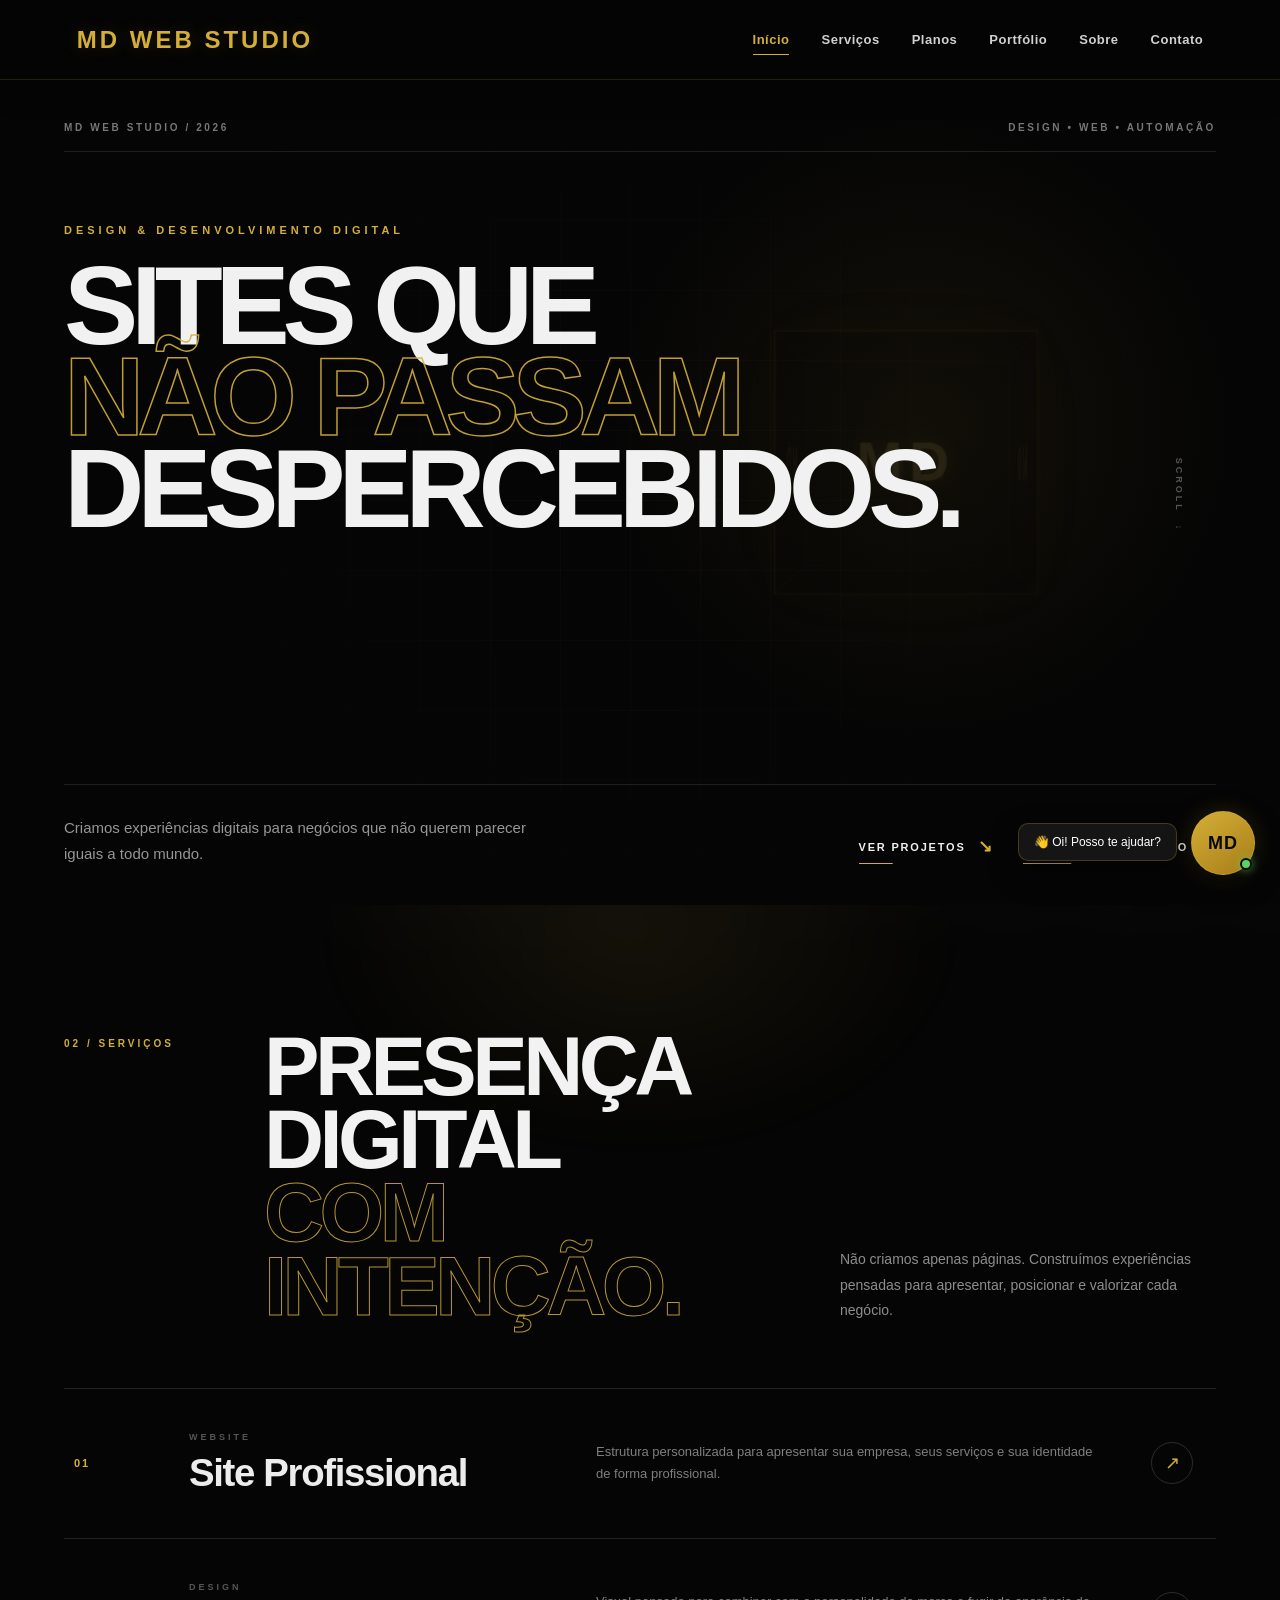
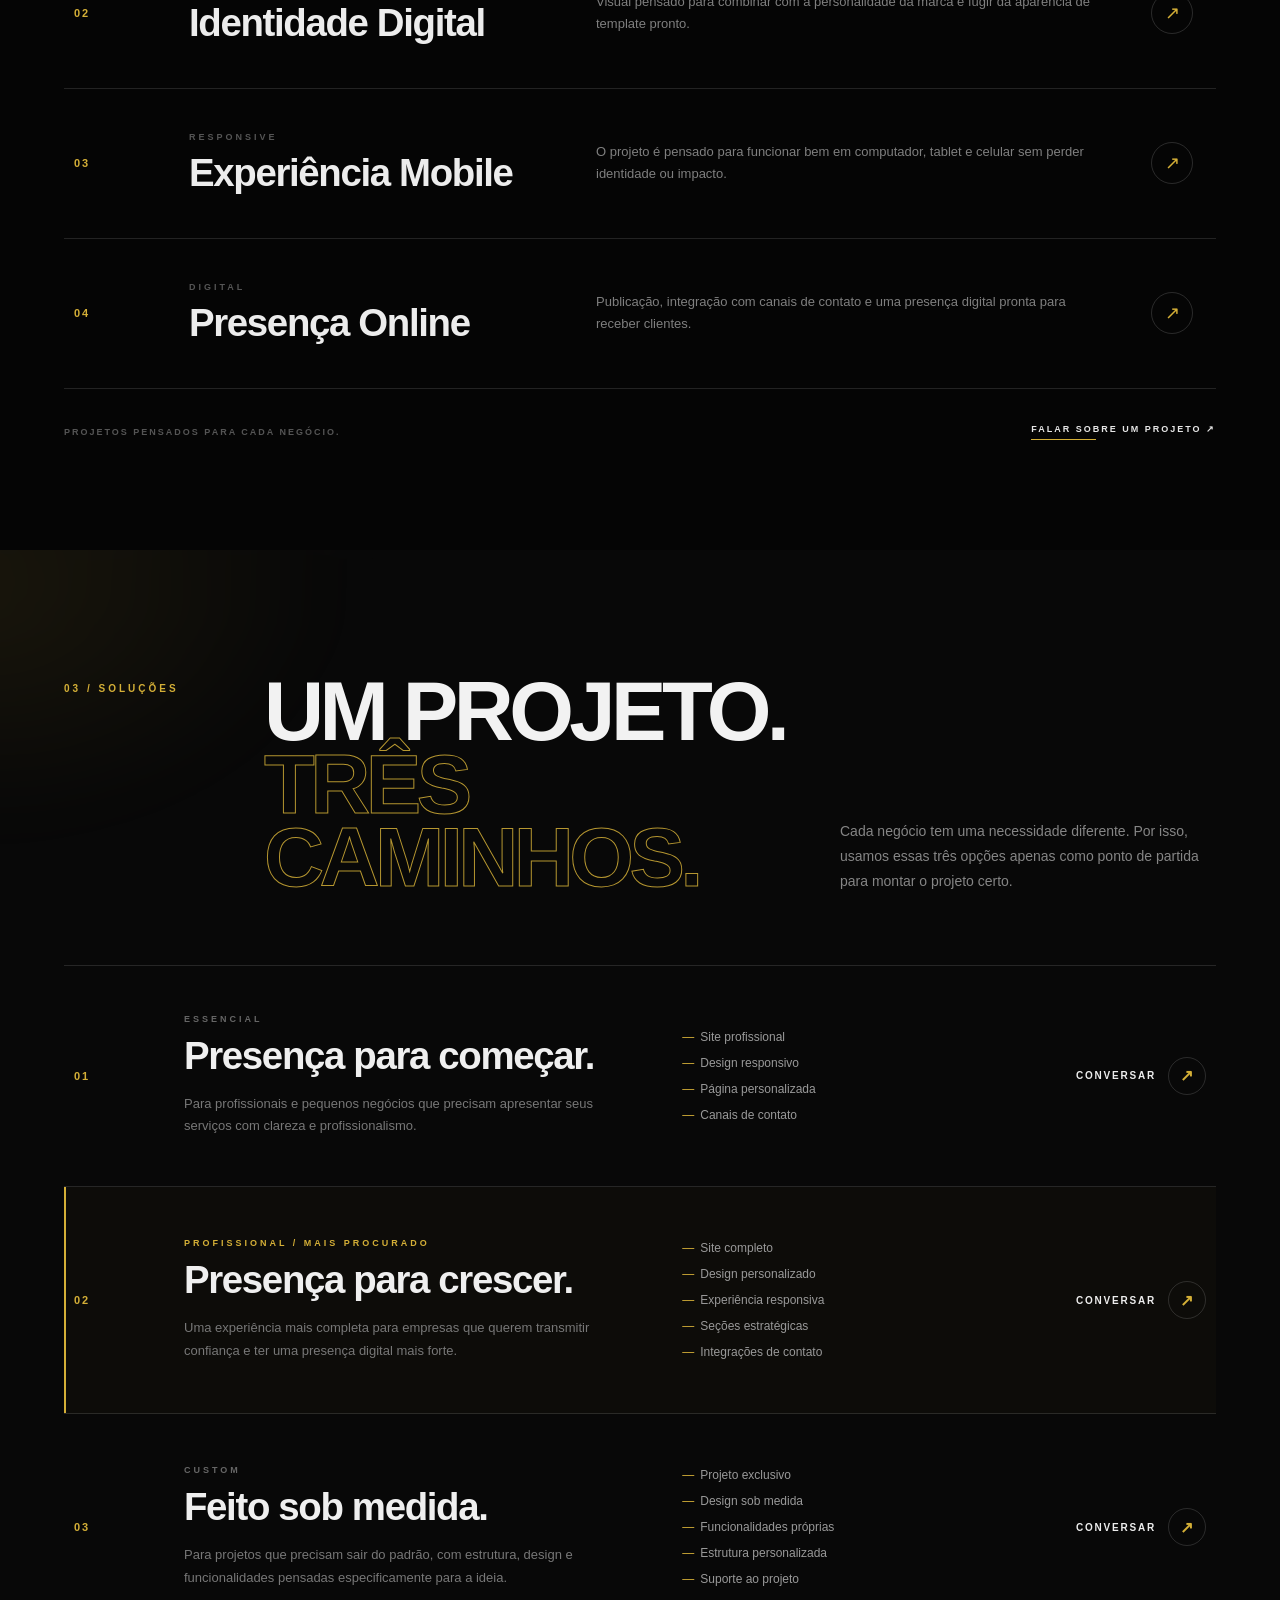
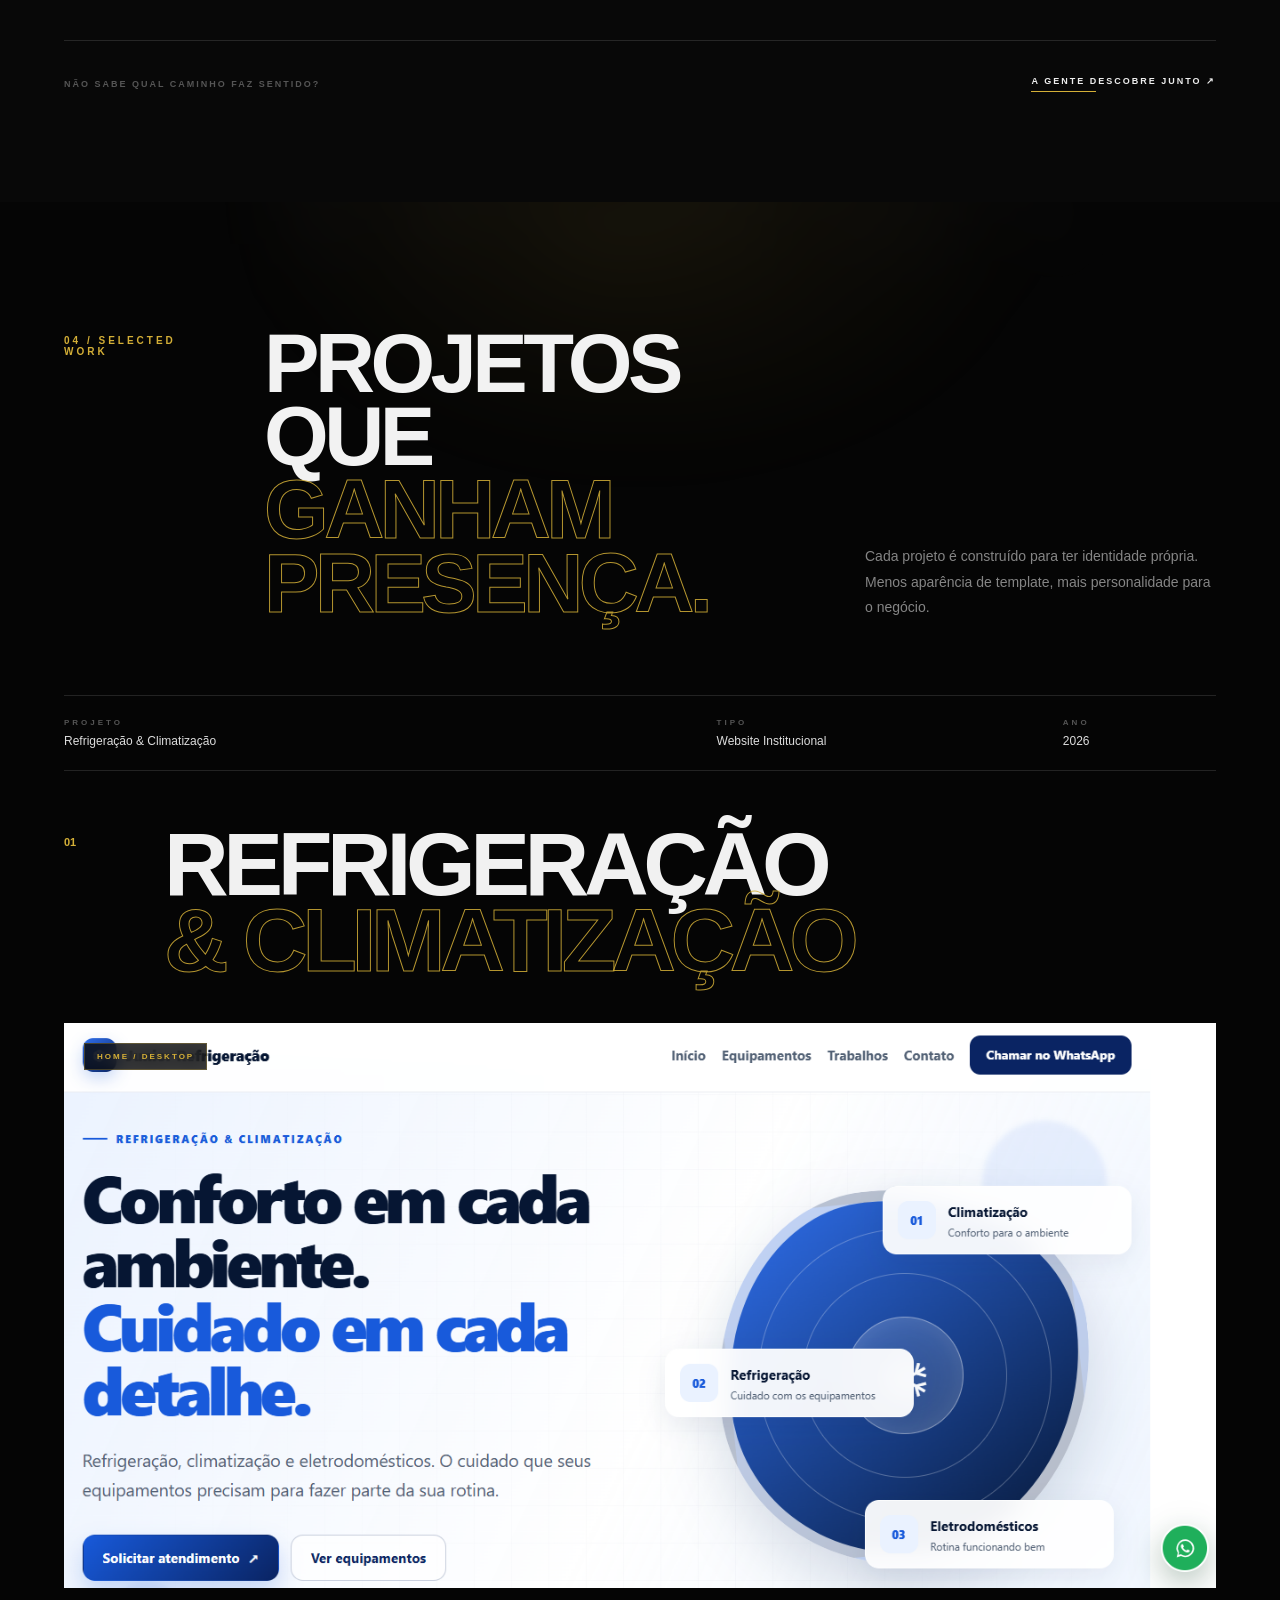
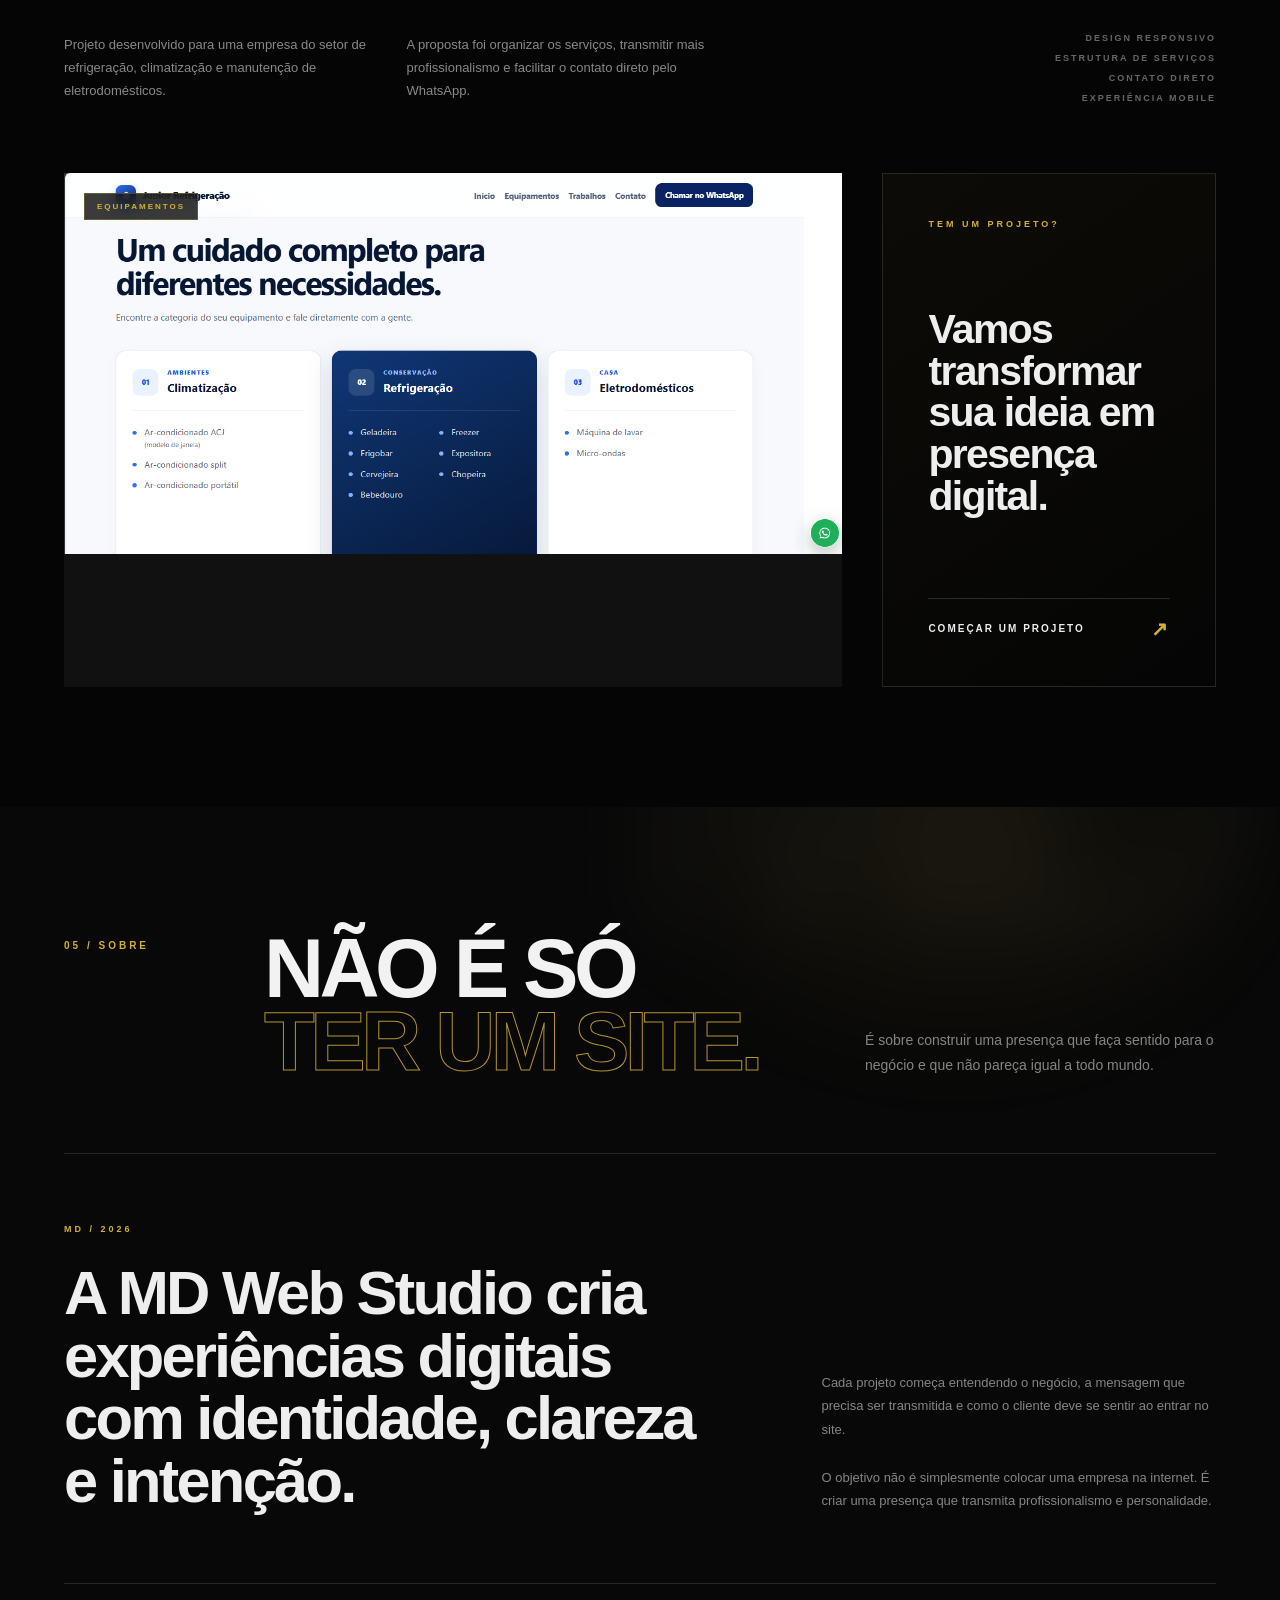
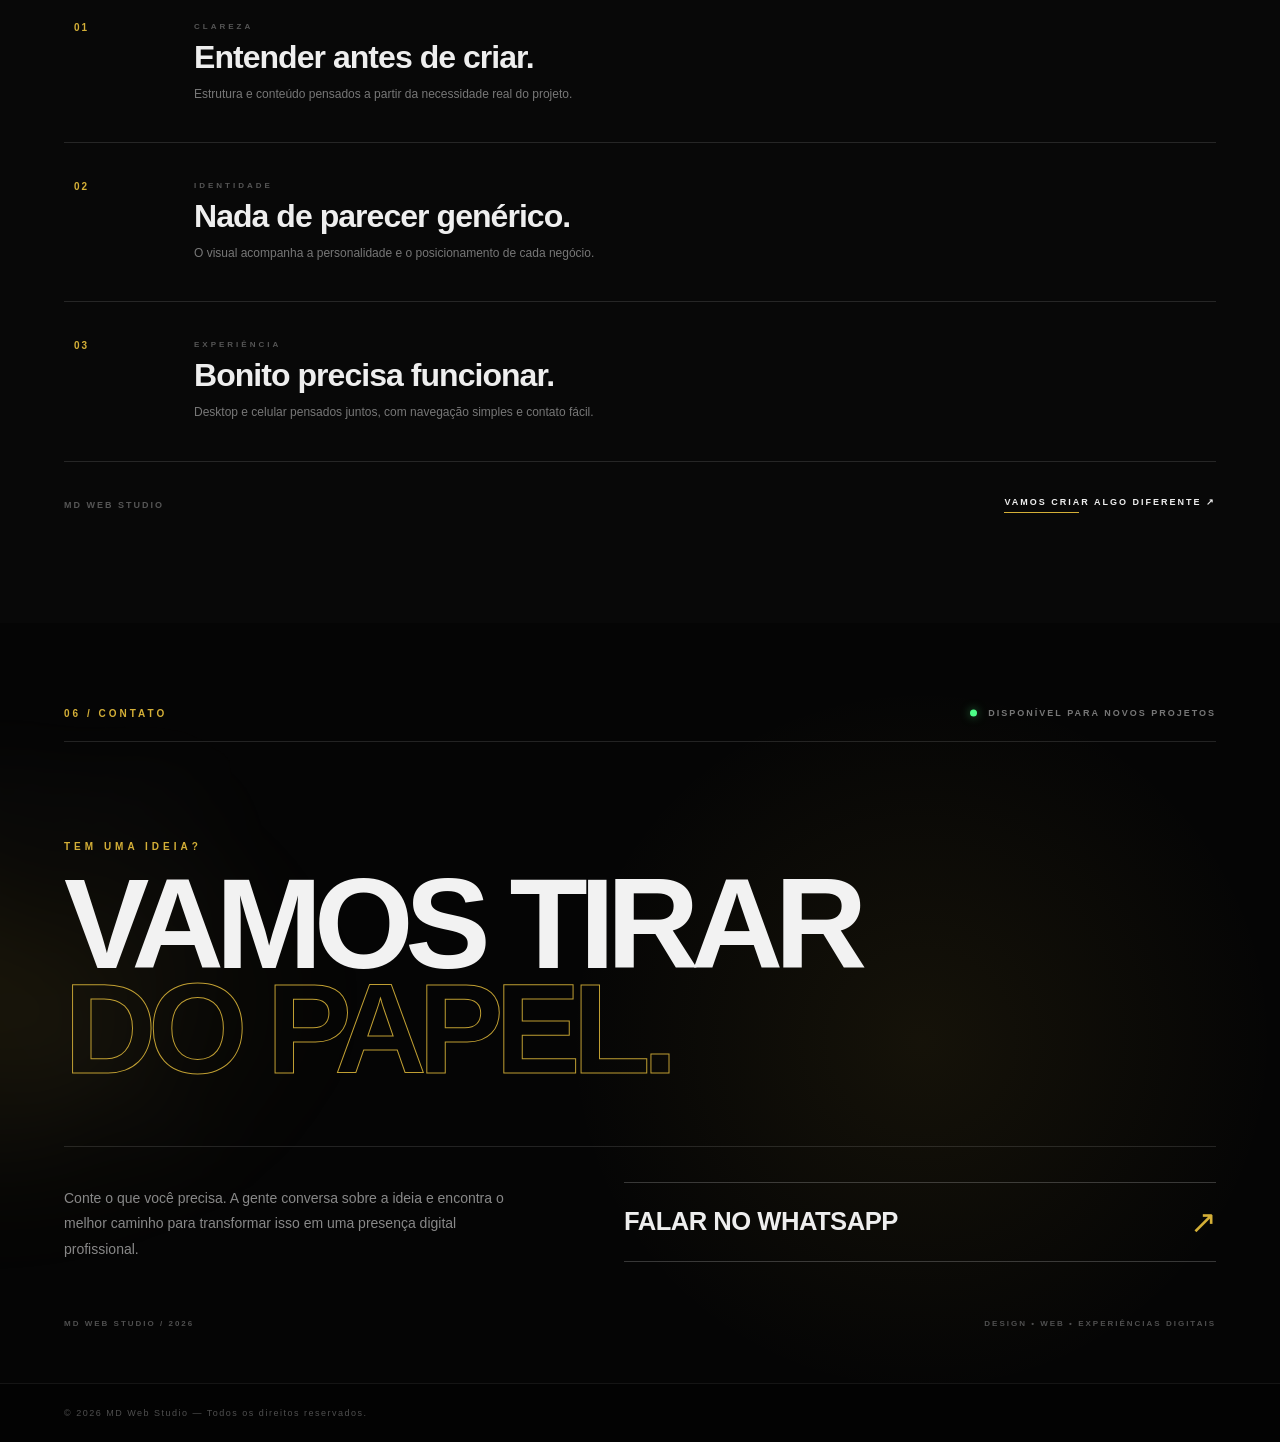
==== commit fef895ee: "Add files via upload MD Web Studio V2 - novo design editorial" ====
--- a/index.html
+++ b/index.html
@@ -4868,6 +4868,3155 @@
 
 }
 
+/* =========================================
+   MD WEB STUDIO — HOME EDITORIAL V2
+========================================= */
+
+#inicio.hero-editorial {
+    position: relative;
+
+    min-height: calc(100vh - 75px);
+
+    padding:
+        42px 5vw
+        35px;
+
+    display: block;
+
+    overflow: hidden;
+
+    text-align: left;
+
+    background:
+        radial-gradient(
+            circle at 72% 42%,
+            rgba(212, 175, 55, 0.07),
+            transparent 30%
+        ),
+        #050505;
+
+    isolation: isolate;
+}
+
+
+/* LINHAS FINAS DE FUNDO */
+
+#inicio.hero-editorial::before {
+    content: "";
+
+    position: absolute;
+    inset: 0;
+
+    background-image:
+        linear-gradient(
+            rgba(255,255,255,.025) 1px,
+            transparent 1px
+        ),
+        linear-gradient(
+            90deg,
+            rgba(255,255,255,.025) 1px,
+            transparent 1px
+        );
+
+    background-size:
+        90px 90px;
+
+    mask-image:
+        linear-gradient(
+            to bottom,
+            rgba(0,0,0,.7),
+            transparent 95%
+        );
+
+    pointer-events: none;
+
+    z-index: 0;
+}
+
+
+/* CONTAINER */
+
+#inicio .hero-editorial-wrap {
+    position: relative;
+
+    width: 100%;
+    max-width: 1500px;
+
+    min-height:
+        calc(100vh - 155px);
+
+    margin: 0 auto;
+
+    display: flex;
+    flex-direction: column;
+
+    z-index: 3;
+}
+
+
+/* LINHA SUPERIOR */
+
+#inicio .hero-topo {
+    display: flex;
+
+    justify-content: space-between;
+    align-items: center;
+
+    padding-bottom: 18px;
+
+    border-bottom:
+        1px solid rgba(255,255,255,.10);
+
+    color: #777;
+
+    font-size: 10px;
+    font-weight: 700;
+
+    letter-spacing: 2.6px;
+
+    text-transform: uppercase;
+}
+
+
+/* CONTEÚDO PRINCIPAL */
+
+#inicio .hero-principal {
+    margin-top:
+        clamp(55px, 8vh, 105px);
+}
+
+
+#inicio .hero-kicker {
+    margin-bottom: 24px;
+
+    color: #d4af37;
+
+    font-size: 11px;
+
+    font-weight: 700;
+
+    letter-spacing: 4px;
+}
+
+
+/* TÍTULO GIGANTE */
+
+#inicio .hero-titulo {
+    display: flex;
+
+    flex-direction: column;
+
+    margin: 0;
+
+    max-width: 1280px;
+
+    color: #f1f1f1;
+
+    font-size:
+        clamp(62px, 8.7vw, 145px);
+
+    font-weight: 900;
+
+    line-height: .82;
+
+    letter-spacing: -.065em;
+
+    text-transform: uppercase;
+
+    text-shadow: none;
+
+    filter: none;
+}
+
+
+#inicio .hero-titulo span {
+    display: block;
+}
+
+
+#inicio .hero-contorno {
+    color: transparent;
+
+    -webkit-text-stroke:
+        1px rgba(212,175,55,.85);
+
+}
+
+
+/* PARTE INFERIOR */
+
+#inicio .hero-rodape {
+    margin-top: auto;
+
+    padding-top: 30px;
+
+    display: grid;
+
+    grid-template-columns:
+        minmax(260px, 500px)
+        auto;
+
+    justify-content: space-between;
+
+    align-items: end;
+
+    gap: 40px;
+
+    border-top:
+        1px solid rgba(255,255,255,.10);
+}
+
+
+#inicio .hero-texto {
+    margin: 0;
+
+    max-width: 480px;
+
+    color: #969696;
+
+    font-size: 15px;
+
+    line-height: 1.75;
+}
+
+
+/* LINKS — SEM CARA DE BOTÃO PRONTO */
+
+#inicio .hero-links {
+    display: flex;
+
+    align-items: center;
+
+    gap: 30px;
+}
+
+
+#inicio .hero-links a {
+    position: relative;
+
+    display: flex;
+
+    align-items: center;
+
+    gap: 12px;
+
+    padding:
+        10px 0;
+
+    color: #efefef;
+
+    text-decoration: none;
+
+    font-size: 11px;
+
+    font-weight: 700;
+
+    letter-spacing: 1.8px;
+
+    transition:
+        color .25s ease,
+        transform .25s ease;
+}
+
+
+#inicio .hero-links a::after {
+    content: "";
+
+    position: absolute;
+
+    left: 0;
+    bottom: 3px;
+
+    width: 100%;
+    height: 1px;
+
+    background: #d4af37;
+
+    transform:
+        scaleX(.25);
+
+    transform-origin:
+        left;
+
+    transition:
+        transform .3s ease;
+}
+
+
+#inicio .hero-links a:hover {
+    color: #d4af37;
+
+    transform:
+        translateY(-3px);
+}
+
+
+#inicio .hero-links a:hover::after {
+    transform:
+        scaleX(1);
+}
+
+
+#inicio .hero-links a span {
+    color: #d4af37;
+
+    font-size: 17px;
+}
+
+
+/* SCROLL */
+
+#inicio .hero-scroll {
+    position: absolute;
+
+    right: 0;
+
+    top: 50%;
+
+    display: flex;
+
+    align-items: center;
+
+    gap: 12px;
+
+    color: #555;
+
+    font-size: 9px;
+
+    font-weight: 700;
+
+    letter-spacing: 3px;
+
+    transform:
+        translateY(-50%)
+        rotate(90deg);
+
+    transform-origin:
+        center;
+}
+
+
+/* CUBO MD — ELEMENTO DE IDENTIDADE */
+
+#inicio .cena-3d {
+    left: auto;
+
+    right: 10%;
+
+    top: 47%;
+
+    width: 240px;
+    height: 240px;
+
+    opacity: .11;
+
+    z-index: 1;
+
+    filter:
+        drop-shadow(
+            0 0 45px
+            rgba(212,175,55,.18)
+        );
+}
+
+
+#inicio .cubo-md .face {
+    background:
+        rgba(5,5,5,.72);
+
+    border-color:
+        rgba(212,175,55,.35);
+}
+
+
+/* =========================================
+   HOME V2 — CELULAR
+========================================= */
+
+@media (max-width: 700px) {
+
+    #inicio.hero-editorial {
+        min-height: 700px;
+
+        padding:
+            35px 20px
+            30px;
+    }
+
+
+    #inicio .hero-editorial-wrap {
+        min-height: 630px;
+    }
+
+
+    #inicio .hero-topo {
+        font-size: 8px;
+
+        letter-spacing: 1.4px;
+
+        gap: 15px;
+    }
+
+
+    #inicio .hero-topo span:last-child {
+        text-align: right;
+    }
+
+
+    #inicio .hero-principal {
+        margin-top: 70px;
+    }
+
+
+    #inicio .hero-kicker {
+        margin-bottom: 18px;
+
+        font-size: 8px;
+
+        letter-spacing: 2.2px;
+    }
+
+
+    #inicio .hero-titulo {
+        font-size:
+            clamp(49px, 15vw, 67px);
+
+        line-height: .88;
+
+        letter-spacing: -.055em;
+    }
+
+
+    #inicio .hero-rodape {
+        grid-template-columns: 1fr;
+
+        gap: 22px;
+
+        padding-top: 22px;
+    }
+
+
+    #inicio .hero-texto {
+        max-width: 310px;
+
+        font-size: 13px;
+
+        line-height: 1.65;
+    }
+
+
+    #inicio .hero-links {
+        flex-direction: column;
+
+        align-items: flex-start;
+
+        gap: 8px;
+    }
+
+
+    #inicio .hero-links a {
+        font-size: 10px;
+    }
+
+
+    #inicio .hero-scroll {
+        display: none;
+    }
+
+
+    #inicio .cena-3d {
+        width: 130px;
+        height: 130px;
+
+        right: -25px;
+        top: 48%;
+
+        opacity: .07;
+    }
+
+}
+
+/* =========================================
+   AJUSTE — TÍTULO EDITORIAL
+========================================= */
+
+#inicio .hero-titulo,
+#inicio .hero-titulo span {
+    background: none !important;
+
+    -webkit-background-clip: initial !important;
+    background-clip: initial !important;
+
+    -webkit-text-fill-color: #f1f1f1 !important;
+
+    color: #f1f1f1 !important;
+
+    text-shadow: none !important;
+}
+
+#inicio .hero-titulo .hero-contorno {
+    color: transparent !important;
+
+    -webkit-text-fill-color: transparent !important;
+
+    -webkit-text-stroke:
+        1.5px rgba(212, 175, 55, 0.9) !important;
+
+    text-shadow: none !important;
+}
+
+/* =========================================
+   MD WEB STUDIO — SERVIÇOS EDITORIAL V2
+========================================= */
+
+#servicos.servicos-editorial {
+    position: relative;
+
+    min-height: auto;
+
+    padding:
+        125px 5vw
+        110px;
+
+    display: block;
+
+    text-align: left;
+
+    overflow: hidden;
+
+    background:
+        #050505;
+}
+
+
+/* TEXTO GIGANTE DE FUNDO */
+
+#servicos.servicos-editorial::before {
+    content: "SERVICES";
+
+    position: absolute;
+
+    top: 35px;
+    right: -30px;
+
+    color:
+        rgba(255,255,255,.018);
+
+    font-size:
+        clamp(120px, 18vw, 300px);
+
+    font-weight: 900;
+
+    letter-spacing: -.07em;
+
+    line-height: 1;
+
+    pointer-events: none;
+}
+
+
+/* CONTAINER */
+
+#servicos .servicos-editorial-wrap {
+    position: relative;
+
+    width: 100%;
+
+    max-width: 1500px;
+
+    margin: 0 auto;
+
+    z-index: 2;
+}
+
+
+/* CABEÇALHO */
+
+#servicos .servicos-cabecalho {
+    display: grid;
+
+    grid-template-columns:
+        150px
+        minmax(400px, 850px)
+        minmax(250px, 380px);
+
+    align-items: end;
+
+    gap: 50px;
+
+    padding-bottom: 65px;
+}
+
+
+#servicos .servicos-indice {
+    align-self: start;
+
+    margin: 8px 0 0;
+
+    color: #d4af37;
+
+    font-size: 10px;
+
+    font-weight: 700;
+
+    letter-spacing: 3px;
+}
+
+
+#servicos .servicos-cabecalho h2 {
+    margin: 0;
+
+    color: #f2f2f2;
+
+    font-size:
+        clamp(52px, 6.5vw, 100px);
+
+    font-weight: 900;
+
+    line-height: .88;
+
+    letter-spacing: -.055em;
+
+    text-align: left;
+
+    text-transform: uppercase;
+
+    text-shadow: none;
+}
+
+
+#servicos .servicos-cabecalho h2 span {
+    display: block;
+
+    color: transparent;
+
+    -webkit-text-stroke:
+        1px rgba(212,175,55,.85);
+}
+
+
+#servicos .servicos-resumo {
+    margin: 0;
+
+    color: #8d8d8d;
+
+    font-size: 14px;
+
+    line-height: 1.8;
+}
+
+
+/* LISTA */
+
+#servicos .servicos-lista {
+    border-top:
+        1px solid rgba(255,255,255,.12);
+}
+
+
+#servicos .servico-linha {
+    position: relative;
+
+    min-height: 150px;
+
+    display: grid;
+
+    grid-template-columns:
+        80px
+        minmax(280px, 1fr)
+        minmax(320px, 520px)
+        55px;
+
+    align-items: center;
+
+    gap: 35px;
+
+    padding:
+        25px 10px;
+
+    border-bottom:
+        1px solid rgba(255,255,255,.12);
+
+    transition:
+        padding-left .35s ease,
+        background .35s ease;
+}
+
+
+#servicos .servico-linha::before {
+    content: "";
+
+    position: absolute;
+
+    left: 0;
+    top: 0;
+
+    width: 0;
+    height: 100%;
+
+    background:
+        linear-gradient(
+            90deg,
+            rgba(212,175,55,.075),
+            transparent 75%
+        );
+
+    transition:
+        width .4s ease;
+
+    pointer-events: none;
+}
+
+
+#servicos .servico-linha:hover {
+    padding-left: 24px;
+}
+
+
+#servicos .servico-linha:hover::before {
+    width: 100%;
+}
+
+
+/* NÚMERO */
+
+#servicos .servico-numero {
+    position: relative;
+
+    z-index: 2;
+
+    color: #d4af37;
+
+    font-size: 11px;
+
+    font-weight: 700;
+
+    letter-spacing: 2px;
+}
+
+
+/* TÍTULO */
+
+#servicos .servico-titulo {
+    position: relative;
+
+    z-index: 2;
+}
+
+
+#servicos .servico-categoria {
+    display: block;
+
+    margin-bottom: 9px;
+
+    color: #555;
+
+    font-size: 9px;
+
+    font-weight: 700;
+
+    letter-spacing: 3px;
+}
+
+
+#servicos .servico-titulo h3 {
+    margin: 0;
+
+    color: #ececec;
+
+    font-size:
+        clamp(28px, 3vw, 46px);
+
+    font-weight: 700;
+
+    letter-spacing: -.035em;
+
+    transition:
+        color .3s ease;
+}
+
+
+#servicos .servico-linha:hover h3 {
+    color: #d4af37;
+}
+
+
+/* DESCRIÇÃO */
+
+#servicos .servico-linha > p {
+    position: relative;
+
+    z-index: 2;
+
+    margin: 0;
+
+    max-width: 500px;
+
+    color: #7f7f7f;
+
+    font-size: 13px;
+
+    line-height: 1.75;
+}
+
+
+/* SETA */
+
+#servicos .servico-seta {
+    position: relative;
+
+    z-index: 2;
+
+    width: 42px;
+    height: 42px;
+
+    display: flex;
+
+    align-items: center;
+    justify-content: center;
+
+    border:
+        1px solid rgba(255,255,255,.15);
+
+    border-radius: 50%;
+
+    color: #d4af37;
+
+    font-size: 18px;
+
+    transition:
+        transform .3s ease,
+        border-color .3s ease,
+        background .3s ease;
+}
+
+
+#servicos .servico-linha:hover .servico-seta {
+    transform:
+        rotate(45deg);
+
+    border-color:
+        rgba(212,175,55,.65);
+
+    background:
+        rgba(212,175,55,.06);
+}
+
+
+/* FINAL */
+
+#servicos .servicos-final {
+    display: flex;
+
+    justify-content: space-between;
+
+    align-items: center;
+
+    gap: 30px;
+
+    padding-top: 35px;
+
+    color: #555;
+
+    font-size: 9px;
+
+    font-weight: 700;
+
+    letter-spacing: 2px;
+}
+
+
+#servicos .servicos-final a {
+    position: relative;
+
+    padding-bottom: 6px;
+
+    color: #e7e7e7;
+
+    text-decoration: none;
+
+    transition:
+        color .3s ease;
+}
+
+
+#servicos .servicos-final a::after {
+    content: "";
+
+    position: absolute;
+
+    left: 0;
+    bottom: 0;
+
+    width: 35%;
+    height: 1px;
+
+    background: #d4af37;
+
+    transition:
+        width .3s ease;
+}
+
+
+#servicos .servicos-final a:hover {
+    color: #d4af37;
+}
+
+
+#servicos .servicos-final a:hover::after {
+    width: 100%;
+}
+
+
+/* =========================================
+   SERVIÇOS V2 — CELULAR
+========================================= */
+
+@media (max-width: 700px) {
+
+    #servicos.servicos-editorial {
+        padding:
+            90px 20px
+            80px;
+    }
+
+
+    #servicos .servicos-cabecalho {
+        display: block;
+
+        padding-bottom: 50px;
+    }
+
+
+    #servicos .servicos-indice {
+        margin-bottom: 28px;
+    }
+
+
+    #servicos .servicos-cabecalho h2 {
+        font-size:
+            clamp(48px, 14vw, 65px);
+
+        margin-bottom: 28px;
+    }
+
+
+    #servicos .servicos-resumo {
+        max-width: 330px;
+
+        font-size: 13px;
+    }
+
+
+    #servicos .servico-linha {
+        min-height: auto;
+
+        grid-template-columns:
+            38px
+            1fr
+            38px;
+
+        gap: 14px;
+
+        padding:
+            28px 0;
+    }
+
+
+    #servicos .servico-linha:hover {
+        padding-left: 8px;
+    }
+
+
+    #servicos .servico-titulo {
+        grid-column: 2;
+    }
+
+
+    #servicos .servico-titulo h3 {
+        font-size: 28px;
+    }
+
+
+    #servicos .servico-linha > p {
+        grid-column:
+            2 / 4;
+
+        font-size: 12px;
+
+        padding-right: 10px;
+    }
+
+
+    #servicos .servico-seta {
+        grid-column: 3;
+
+        grid-row: 1;
+
+        width: 34px;
+        height: 34px;
+
+        font-size: 15px;
+    }
+
+
+    #servicos .servicos-final {
+        align-items: flex-start;
+
+        flex-direction: column;
+
+        gap: 18px;
+    }
+
+}
+
+/* =========================================
+   MD WEB STUDIO — PLANOS EDITORIAL V2
+========================================= */
+
+#planos.planos-editorial {
+    position: relative;
+
+    min-height: auto;
+
+    padding:
+        125px 5vw
+        110px;
+
+    display: block;
+
+    text-align: left;
+
+    overflow: hidden;
+
+    background:
+        #080808;
+}
+
+
+#planos.planos-editorial::before {
+    content: "SOLUTIONS";
+
+    position: absolute;
+
+    left: -20px;
+    top: 40px;
+
+    color:
+        rgba(255,255,255,.018);
+
+    font-size:
+        clamp(120px, 18vw, 300px);
+
+    font-weight: 900;
+
+    letter-spacing: -.07em;
+
+    line-height: 1;
+
+    pointer-events: none;
+}
+
+
+#planos .planos-editorial-wrap {
+    position: relative;
+
+    width: 100%;
+
+    max-width: 1500px;
+
+    margin: 0 auto;
+
+    z-index: 2;
+}
+
+
+/* CABEÇALHO */
+
+#planos .planos-editorial-topo {
+    display: grid;
+
+    grid-template-columns:
+        150px
+        minmax(400px, 850px)
+        minmax(250px, 380px);
+
+    align-items: end;
+
+    gap: 50px;
+
+    padding-bottom: 70px;
+}
+
+
+#planos .planos-indice {
+    align-self: start;
+
+    margin: 8px 0 0;
+
+    color: #d4af37;
+
+    font-size: 10px;
+
+    font-weight: 700;
+
+    letter-spacing: 3px;
+}
+
+
+#planos .planos-editorial-topo h2 {
+    margin: 0;
+
+    color: #f2f2f2;
+
+    font-size:
+        clamp(52px, 6.5vw, 100px);
+
+    font-weight: 900;
+
+    line-height: .88;
+
+    letter-spacing: -.055em;
+
+    text-transform: uppercase;
+
+    text-align: left;
+
+    text-shadow: none;
+}
+
+
+#planos .planos-editorial-topo h2 span {
+    display: block;
+
+    color: transparent;
+
+    -webkit-text-stroke:
+        1px rgba(212,175,55,.85);
+}
+
+
+#planos .planos-intro {
+    margin: 0;
+
+    color: #858585;
+
+    font-size: 14px;
+
+    line-height: 1.8;
+}
+
+
+/* LISTA */
+
+#planos .planos-editorial-lista {
+    border-top:
+        1px solid rgba(255,255,255,.12);
+}
+
+
+#planos .plano-faixa {
+    position: relative;
+
+    display: grid;
+
+    grid-template-columns:
+        70px
+        minmax(300px, 1.2fr)
+        minmax(280px, .9fr)
+        140px;
+
+    gap: 40px;
+
+    align-items: center;
+
+    padding:
+        48px 10px;
+
+    border-bottom:
+        1px solid rgba(255,255,255,.12);
+
+    transition:
+        padding-left .35s ease,
+        background .35s ease;
+}
+
+
+#planos .plano-faixa::before {
+    content: "";
+
+    position: absolute;
+
+    left: 0;
+    top: 0;
+
+    width: 0;
+    height: 100%;
+
+    background:
+        linear-gradient(
+            90deg,
+            rgba(212,175,55,.07),
+            transparent 75%
+        );
+
+    transition:
+        width .4s ease;
+
+    pointer-events: none;
+}
+
+
+#planos .plano-faixa:hover {
+    padding-left: 25px;
+}
+
+
+#planos .plano-faixa:hover::before {
+    width: 100%;
+}
+
+
+/* DESTAQUE CENTRAL */
+
+#planos .plano-faixa-destaque {
+    background:
+        rgba(212,175,55,.025);
+}
+
+
+#planos .plano-faixa-destaque::after {
+    content: "";
+
+    position: absolute;
+
+    left: 0;
+    top: 0;
+
+    width: 2px;
+    height: 100%;
+
+    background: #d4af37;
+}
+
+
+/* NÚMERO */
+
+#planos .plano-faixa-numero {
+    position: relative;
+
+    z-index: 2;
+
+    color: #d4af37;
+
+    font-size: 11px;
+
+    font-weight: 700;
+
+    letter-spacing: 2px;
+}
+
+
+/* CONTEÚDO PRINCIPAL */
+
+#planos .plano-faixa-principal {
+    position: relative;
+
+    z-index: 2;
+}
+
+
+#planos .plano-faixa-tipo {
+    display: block;
+
+    margin-bottom: 10px;
+
+    color: #666;
+
+    font-size: 9px;
+
+    font-weight: 700;
+
+    letter-spacing: 3px;
+}
+
+
+#planos .plano-faixa-destaque
+.plano-faixa-tipo {
+    color: #d4af37;
+}
+
+
+#planos .plano-faixa h3 {
+    margin: 0 0 15px;
+
+    color: #efefef;
+
+    font-size:
+        clamp(30px, 3vw, 48px);
+
+    font-weight: 700;
+
+    letter-spacing: -.035em;
+}
+
+
+#planos .plano-faixa-principal p {
+    max-width: 560px;
+
+    margin: 0;
+
+    color: #777;
+
+    font-size: 13px;
+
+    line-height: 1.75;
+}
+
+
+/* ITENS */
+
+#planos .plano-faixa-itens {
+    position: relative;
+
+    z-index: 2;
+
+    margin: 0;
+
+    padding: 0;
+
+    list-style: none;
+}
+
+
+#planos .plano-faixa-itens li {
+    position: relative;
+
+    padding:
+        6px 0 6px 18px;
+
+    color: #999;
+
+    font-size: 12px;
+}
+
+
+#planos .plano-faixa-itens li::before {
+    content: "—";
+
+    position: absolute;
+
+    left: 0;
+
+    color: #d4af37;
+}
+
+
+/* LINK */
+
+#planos .plano-faixa-link {
+    position: relative;
+
+    z-index: 2;
+
+    justify-self: end;
+
+    display: flex;
+
+    align-items: center;
+
+    gap: 12px;
+
+    color: #ededed;
+
+    text-decoration: none;
+
+    font-size: 10px;
+
+    font-weight: 700;
+
+    letter-spacing: 1.8px;
+
+    transition:
+        color .3s ease,
+        transform .3s ease;
+}
+
+
+#planos .plano-faixa-link span {
+    width: 38px;
+    height: 38px;
+
+    display: flex;
+
+    align-items: center;
+    justify-content: center;
+
+    border:
+        1px solid rgba(255,255,255,.14);
+
+    border-radius: 50%;
+
+    color: #d4af37;
+
+    font-size: 16px;
+
+    transition:
+        transform .3s ease,
+        border-color .3s ease;
+}
+
+
+#planos .plano-faixa-link:hover {
+    color: #d4af37;
+
+    transform:
+        translateX(4px);
+}
+
+
+#planos .plano-faixa-link:hover span {
+    transform:
+        rotate(45deg);
+
+    border-color:
+        rgba(212,175,55,.7);
+}
+
+
+/* FINAL */
+
+#planos .planos-editorial-final {
+    display: flex;
+
+    align-items: center;
+
+    justify-content: space-between;
+
+    gap: 30px;
+
+    padding-top: 35px;
+
+    color: #555;
+
+    font-size: 9px;
+
+    font-weight: 700;
+
+    letter-spacing: 2px;
+}
+
+
+#planos .planos-editorial-final p {
+    margin: 0;
+}
+
+
+#planos .planos-editorial-final a {
+    position: relative;
+
+    padding-bottom: 6px;
+
+    color: #eee;
+
+    text-decoration: none;
+}
+
+
+#planos .planos-editorial-final a::after {
+    content: "";
+
+    position: absolute;
+
+    left: 0;
+    bottom: 0;
+
+    width: 35%;
+    height: 1px;
+
+    background: #d4af37;
+
+    transition:
+        width .3s ease;
+}
+
+
+#planos .planos-editorial-final a:hover {
+    color: #d4af37;
+}
+
+
+#planos .planos-editorial-final a:hover::after {
+    width: 100%;
+}
+
+
+/* =========================================
+   PLANOS V2 — CELULAR
+========================================= */
+
+@media (max-width: 700px) {
+
+    #planos.planos-editorial {
+        padding:
+            90px 20px
+            80px;
+    }
+
+
+    #planos .planos-editorial-topo {
+        display: block;
+
+        padding-bottom: 50px;
+    }
+
+
+    #planos .planos-indice {
+        margin-bottom: 28px;
+    }
+
+
+    #planos .planos-editorial-topo h2 {
+        margin-bottom: 28px;
+
+        font-size:
+            clamp(48px, 14vw, 65px);
+    }
+
+
+    #planos .planos-intro {
+        max-width: 330px;
+
+        font-size: 13px;
+    }
+
+
+    #planos .plano-faixa {
+        display: grid;
+
+        grid-template-columns:
+            35px
+            1fr;
+
+        gap: 15px;
+
+        padding:
+            35px 0;
+    }
+
+
+    #planos .plano-faixa:hover {
+        padding-left: 8px;
+    }
+
+
+    #planos .plano-faixa-principal {
+        grid-column: 2;
+    }
+
+
+    #planos .plano-faixa h3 {
+        font-size: 30px;
+    }
+
+
+    #planos .plano-faixa-itens {
+        grid-column: 2;
+
+        margin-top: 5px;
+    }
+
+
+    #planos .plano-faixa-link {
+        grid-column: 2;
+
+        justify-self: start;
+
+        margin-top: 10px;
+    }
+
+
+    #planos .planos-editorial-final {
+        flex-direction: column;
+
+        align-items: flex-start;
+
+        gap: 18px;
+    }
+
+}
+
+/* =========================================
+   MD WEB STUDIO — PORTFÓLIO EDITORIAL V2
+========================================= */
+
+#portfolio.portfolio-editorial {
+    position: relative;
+
+    min-height: auto;
+
+    padding:
+        125px 5vw
+        120px;
+
+    display: block;
+
+    text-align: left;
+
+    overflow: hidden;
+
+    background: #050505;
+}
+
+
+#portfolio.portfolio-editorial::before {
+    content: "WORK";
+
+    position: absolute;
+
+    right: -20px;
+    top: 20px;
+
+    color:
+        rgba(255,255,255,.018);
+
+    font-size:
+        clamp(150px, 23vw, 360px);
+
+    font-weight: 900;
+
+    letter-spacing: -.08em;
+
+    pointer-events: none;
+}
+
+
+#portfolio .portfolio-editorial-wrap {
+    position: relative;
+
+    width: 100%;
+
+    max-width: 1500px;
+
+    margin: 0 auto;
+
+    z-index: 2;
+}
+
+
+/* CABEÇALHO */
+
+#portfolio .portfolio-editorial-topo {
+    display: grid;
+
+    grid-template-columns:
+        150px
+        minmax(450px, 900px)
+        minmax(250px, 380px);
+
+    gap: 50px;
+
+    align-items: end;
+
+    padding-bottom: 75px;
+}
+
+
+#portfolio .portfolio-indice {
+    align-self: start;
+
+    margin: 8px 0 0;
+
+    color: #d4af37;
+
+    font-size: 10px;
+
+    font-weight: 700;
+
+    letter-spacing: 3px;
+}
+
+
+#portfolio .portfolio-editorial-topo h2 {
+    margin: 0;
+
+    color: #f2f2f2;
+
+    font-size:
+        clamp(52px, 6.5vw, 100px);
+
+    font-weight: 900;
+
+    line-height: .88;
+
+    letter-spacing: -.055em;
+
+    text-align: left;
+
+    text-transform: uppercase;
+
+    text-shadow: none;
+}
+
+
+#portfolio .portfolio-editorial-topo h2 span {
+    display: block;
+
+    color: transparent;
+
+    -webkit-text-stroke:
+        1px rgba(212,175,55,.85);
+}
+
+
+#portfolio .portfolio-intro {
+    margin: 0;
+
+    color: #858585;
+
+    font-size: 14px;
+
+    line-height: 1.8;
+}
+
+
+/* META */
+
+#portfolio .case-editorial-meta {
+    display: grid;
+
+    grid-template-columns:
+        2fr 1fr .5fr;
+
+    gap: 40px;
+
+    padding:
+        22px 0;
+
+    border-top:
+        1px solid rgba(255,255,255,.12);
+
+    border-bottom:
+        1px solid rgba(255,255,255,.12);
+}
+
+
+#portfolio .case-editorial-meta div {
+    display: flex;
+
+    flex-direction: column;
+
+    gap: 7px;
+}
+
+
+#portfolio .case-editorial-meta span {
+    color: #555;
+
+    font-size: 8px;
+
+    font-weight: 700;
+
+    letter-spacing: 3px;
+}
+
+
+#portfolio .case-editorial-meta strong {
+    color: #ddd;
+
+    font-size: 12px;
+
+    font-weight: 500;
+}
+
+
+/* TÍTULO DO PROJETO */
+
+#portfolio .case-editorial-titulo {
+    display: grid;
+
+    grid-template-columns:
+        70px
+        1fr;
+
+    align-items: start;
+
+    gap: 30px;
+
+    padding:
+        55px 0 45px;
+}
+
+
+#portfolio .case-editorial-numero {
+    padding-top: 10px;
+
+    color: #d4af37;
+
+    font-size: 11px;
+
+    font-weight: 700;
+}
+
+
+#portfolio .case-editorial-titulo h3 {
+    margin: 0;
+
+    color: #f1f1f1;
+
+    font-size:
+        clamp(55px, 7vw, 115px);
+
+    line-height: .85;
+
+    letter-spacing: -.06em;
+
+    text-transform: uppercase;
+}
+
+
+#portfolio .case-editorial-titulo h3 span {
+    display: block;
+
+    color: transparent;
+
+    -webkit-text-stroke:
+        1px rgba(212,175,55,.85);
+}
+
+
+/* IMAGEM PRINCIPAL */
+
+#portfolio .case-editorial-imagem {
+    position: relative;
+
+    overflow: hidden;
+
+    background: #111;
+}
+
+
+#portfolio .case-editorial-imagem-principal {
+    width: 100%;
+
+    max-height: 760px;
+}
+
+
+#portfolio .case-editorial-imagem img {
+    display: block;
+
+    width: 100%;
+    height: auto;
+
+    transition:
+        transform .7s cubic-bezier(.2,.8,.2,1);
+}
+
+
+#portfolio .case-editorial-imagem:hover img {
+    transform:
+        scale(1.025);
+}
+
+
+#portfolio .case-editorial-tag {
+    position: absolute;
+
+    top: 20px;
+    left: 20px;
+
+    z-index: 3;
+
+    padding:
+        8px 12px;
+
+    background:
+        rgba(5,5,5,.78);
+
+    color: #d4af37;
+
+    border:
+        1px solid rgba(212,175,55,.28);
+
+    font-size: 8px;
+
+    font-weight: 700;
+
+    letter-spacing: 2px;
+
+    backdrop-filter:
+        blur(10px);
+}
+
+
+/* DETALHES */
+
+#portfolio .case-editorial-detalhes {
+    display: grid;
+
+    grid-template-columns:
+        minmax(300px, 650px)
+        auto;
+
+    justify-content: space-between;
+
+    gap: 80px;
+
+    padding:
+        45px 0 70px;
+}
+
+
+#portfolio .case-editorial-texto {
+    display: grid;
+
+    grid-template-columns:
+        1fr 1fr;
+
+    gap: 35px;
+}
+
+
+#portfolio .case-editorial-texto p {
+    margin: 0;
+
+    color: #888;
+
+    font-size: 13px;
+
+    line-height: 1.8;
+}
+
+
+#portfolio .case-editorial-servicos {
+    display: flex;
+
+    flex-direction: column;
+
+    align-items: flex-end;
+
+    gap: 10px;
+}
+
+
+#portfolio .case-editorial-servicos span {
+    color: #666;
+
+    font-size: 9px;
+
+    font-weight: 700;
+
+    letter-spacing: 2px;
+}
+
+
+/* SEGUNDA PARTE */
+
+#portfolio .case-editorial-secundaria {
+    display: grid;
+
+    grid-template-columns:
+        minmax(500px, 1.4fr)
+        minmax(300px, .6fr);
+
+    gap: 40px;
+
+    align-items: stretch;
+}
+
+
+#portfolio .case-editorial-chamada {
+    min-height: 100%;
+
+    display: flex;
+
+    flex-direction: column;
+
+    justify-content: space-between;
+
+    padding:
+        45px;
+
+    border:
+        1px solid rgba(255,255,255,.12);
+
+    background:
+        linear-gradient(
+            145deg,
+            rgba(212,175,55,.035),
+            transparent
+        );
+}
+
+
+#portfolio .case-editorial-chamada > span {
+    color: #d4af37;
+
+    font-size: 9px;
+
+    font-weight: 700;
+
+    letter-spacing: 3px;
+}
+
+
+#portfolio .case-editorial-chamada h4 {
+    margin:
+        80px 0;
+
+    max-width: 480px;
+
+    color: #eee;
+
+    font-size:
+        clamp(30px, 3.2vw, 52px);
+
+    line-height: 1.02;
+
+    letter-spacing: -.04em;
+}
+
+
+#portfolio .case-editorial-chamada a {
+    display: flex;
+
+    justify-content: space-between;
+
+    align-items: center;
+
+    padding-top: 18px;
+
+    border-top:
+        1px solid rgba(255,255,255,.15);
+
+    color: #eee;
+
+    text-decoration: none;
+
+    font-size: 10px;
+
+    font-weight: 700;
+
+    letter-spacing: 2px;
+
+    transition:
+        color .3s ease;
+}
+
+
+#portfolio .case-editorial-chamada a strong {
+    color: #d4af37;
+
+    font-size: 20px;
+
+    transition:
+        transform .3s ease;
+}
+
+
+#portfolio .case-editorial-chamada a:hover {
+    color: #d4af37;
+}
+
+
+#portfolio .case-editorial-chamada a:hover strong {
+    transform:
+        rotate(45deg);
+}
+
+
+/* =========================================
+   PORTFÓLIO V2 — CELULAR
+========================================= */
+
+@media (max-width: 700px) {
+
+    #portfolio.portfolio-editorial {
+        padding:
+            90px 20px
+            80px;
+    }
+
+
+    #portfolio .portfolio-editorial-topo {
+        display: block;
+
+        padding-bottom: 50px;
+    }
+
+
+    #portfolio .portfolio-indice {
+        margin-bottom: 28px;
+    }
+
+
+    #portfolio .portfolio-editorial-topo h2 {
+        margin-bottom: 28px;
+
+        font-size:
+            clamp(48px, 14vw, 65px);
+    }
+
+
+    #portfolio .portfolio-intro {
+        max-width: 330px;
+
+        font-size: 13px;
+    }
+
+
+    #portfolio .case-editorial-meta {
+        grid-template-columns:
+            1fr 1fr;
+
+        gap: 20px;
+    }
+
+
+    #portfolio .case-editorial-meta div:last-child {
+        grid-column:
+            1 / 3;
+    }
+
+
+    #portfolio .case-editorial-titulo {
+        grid-template-columns:
+            35px 1fr;
+
+        gap: 12px;
+
+        padding:
+            40px 0 30px;
+    }
+
+
+    #portfolio .case-editorial-titulo h3 {
+        font-size:
+            clamp(43px, 13vw, 60px);
+    }
+
+
+    #portfolio .case-editorial-detalhes {
+        grid-template-columns:
+            1fr;
+
+        gap: 35px;
+
+        padding:
+            35px 0 55px;
+    }
+
+
+    #portfolio .case-editorial-texto {
+        grid-template-columns:
+            1fr;
+
+        gap: 15px;
+    }
+
+
+    #portfolio .case-editorial-servicos {
+        align-items: flex-start;
+    }
+
+
+    #portfolio .case-editorial-secundaria {
+        grid-template-columns:
+            1fr;
+
+        gap: 20px;
+    }
+
+
+    #portfolio .case-editorial-chamada {
+        min-height: 380px;
+
+        padding:
+            30px 24px;
+    }
+
+
+    #portfolio .case-editorial-chamada h4 {
+        margin:
+            55px 0;
+
+        font-size: 34px;
+    }
+
+
+    #portfolio .case-editorial-tag {
+        top: 12px;
+        left: 12px;
+
+        font-size: 7px;
+    }
+
+}
+
+/* =========================================
+   MD WEB STUDIO — SOBRE EDITORIAL V2
+========================================= */
+
+#sobre.sobre-editorial {
+    position: relative;
+
+    min-height: auto;
+
+    padding:
+        125px 5vw
+        110px;
+
+    display: block;
+
+    text-align: left;
+
+    overflow: hidden;
+
+    background: #080808;
+}
+
+
+#sobre.sobre-editorial::before {
+    content: "MD";
+
+    position: absolute;
+
+    right: -25px;
+    top: 40px;
+
+    color:
+        rgba(255,255,255,.018);
+
+    font-size:
+        clamp(250px, 36vw, 600px);
+
+    font-weight: 900;
+
+    letter-spacing: -.09em;
+
+    line-height: .8;
+
+    pointer-events: none;
+}
+
+
+#sobre .sobre-editorial-wrap {
+    position: relative;
+
+    width: 100%;
+
+    max-width: 1500px;
+
+    margin: 0 auto;
+
+    z-index: 2;
+}
+
+
+/* CABEÇALHO */
+
+#sobre .sobre-editorial-topo {
+    display: grid;
+
+    grid-template-columns:
+        150px
+        minmax(450px, 900px)
+        minmax(250px, 380px);
+
+    align-items: end;
+
+    gap: 50px;
+
+    padding-bottom: 75px;
+}
+
+
+#sobre .sobre-indice {
+    align-self: start;
+
+    margin: 8px 0 0;
+
+    color: #d4af37;
+
+    font-size: 10px;
+
+    font-weight: 700;
+
+    letter-spacing: 3px;
+}
+
+
+#sobre .sobre-editorial-topo h2 {
+    margin: 0;
+
+    color: #f2f2f2;
+
+    font-size:
+        clamp(52px, 6.5vw, 100px);
+
+    font-weight: 900;
+
+    line-height: .88;
+
+    letter-spacing: -.055em;
+
+    text-align: left;
+
+    text-transform: uppercase;
+
+    text-shadow: none;
+}
+
+
+#sobre .sobre-editorial-topo h2 span {
+    display: block;
+
+    color: transparent;
+
+    -webkit-text-stroke:
+        1px rgba(212,175,55,.85);
+}
+
+
+#sobre .sobre-intro {
+    margin: 0;
+
+    color: #858585;
+
+    font-size: 14px;
+
+    line-height: 1.8;
+}
+
+
+/* MANIFESTO */
+
+#sobre .sobre-manifesto {
+    display: grid;
+
+    grid-template-columns:
+        1.25fr
+        .75fr;
+
+    gap: 100px;
+
+    padding:
+        70px 0;
+
+    border-top:
+        1px solid rgba(255,255,255,.12);
+
+    border-bottom:
+        1px solid rgba(255,255,255,.12);
+}
+
+
+#sobre .sobre-frase-numero {
+    display: block;
+
+    margin-bottom: 28px;
+
+    color: #d4af37;
+
+    font-size: 9px;
+
+    font-weight: 700;
+
+    letter-spacing: 3px;
+}
+
+
+#sobre .sobre-frase p {
+    max-width: 850px;
+
+    margin: 0;
+
+    color: #eee;
+
+    font-size:
+        clamp(36px, 4.8vw, 76px);
+
+    font-weight: 600;
+
+    line-height: 1.02;
+
+    letter-spacing: -.045em;
+}
+
+
+#sobre .sobre-textos {
+    display: flex;
+
+    flex-direction: column;
+
+    justify-content: flex-end;
+
+    gap: 25px;
+}
+
+
+#sobre .sobre-textos p {
+    margin: 0;
+
+    color: #858585;
+
+    font-size: 13px;
+
+    line-height: 1.8;
+}
+
+
+/* PROCESSO */
+
+#sobre .sobre-processo {
+    border-bottom:
+        1px solid rgba(255,255,255,.12);
+}
+
+
+#sobre .sobre-processo-item {
+    position: relative;
+
+    display: grid;
+
+    grid-template-columns:
+        80px
+        1fr;
+
+    gap: 40px;
+
+    padding:
+        38px 10px;
+
+    border-bottom:
+        1px solid rgba(255,255,255,.12);
+
+    transition:
+        padding-left .3s ease,
+        background .3s ease;
+}
+
+
+#sobre .sobre-processo-item:last-child {
+    border-bottom: none;
+}
+
+
+#sobre .sobre-processo-item:hover {
+    padding-left: 24px;
+
+    background:
+        linear-gradient(
+            90deg,
+            rgba(212,175,55,.055),
+            transparent
+        );
+}
+
+
+#sobre .sobre-processo-item > span {
+    color: #d4af37;
+
+    font-size: 10px;
+
+    font-weight: 700;
+
+    letter-spacing: 2px;
+}
+
+
+#sobre .sobre-processo-item small {
+    display: block;
+
+    margin-bottom: 8px;
+
+    color: #555;
+
+    font-size: 8px;
+
+    font-weight: 700;
+
+    letter-spacing: 3px;
+}
+
+
+#sobre .sobre-processo-item h3 {
+    margin:
+        0 0 8px;
+
+    color: #eee;
+
+    font-size:
+        clamp(25px, 2.5vw, 38px);
+
+    letter-spacing: -.03em;
+}
+
+
+#sobre .sobre-processo-item p {
+    max-width: 580px;
+
+    margin: 0;
+
+    color: #777;
+
+    font-size: 12px;
+
+    line-height: 1.7;
+}
+
+
+/* FINAL */
+
+#sobre .sobre-final {
+    display: flex;
+
+    justify-content: space-between;
+
+    align-items: center;
+
+    gap: 30px;
+
+    padding-top: 35px;
+
+    color: #555;
+
+    font-size: 9px;
+
+    font-weight: 700;
+
+    letter-spacing: 2px;
+}
+
+
+#sobre .sobre-final a {
+    position: relative;
+
+    padding-bottom: 6px;
+
+    color: #eee;
+
+    text-decoration: none;
+}
+
+
+#sobre .sobre-final a::after {
+    content: "";
+
+    position: absolute;
+
+    left: 0;
+    bottom: 0;
+
+    width: 35%;
+    height: 1px;
+
+    background: #d4af37;
+
+    transition:
+        width .3s ease;
+}
+
+
+#sobre .sobre-final a:hover {
+    color: #d4af37;
+}
+
+
+#sobre .sobre-final a:hover::after {
+    width: 100%;
+}
+
+
+/* =========================================
+   SOBRE V2 — CELULAR
+========================================= */
+
+@media (max-width: 700px) {
+
+    #sobre.sobre-editorial {
+        padding:
+            90px 20px
+            80px;
+    }
+
+
+    #sobre .sobre-editorial-topo {
+        display: block;
+
+        padding-bottom: 50px;
+    }
+
+
+    #sobre .sobre-indice {
+        margin-bottom: 28px;
+    }
+
+
+    #sobre .sobre-editorial-topo h2 {
+        margin-bottom: 28px;
+
+        font-size:
+            clamp(48px, 14vw, 65px);
+    }
+
+
+    #sobre .sobre-intro {
+        max-width: 330px;
+
+        font-size: 13px;
+    }
+
+
+    #sobre .sobre-manifesto {
+        grid-template-columns: 1fr;
+
+        gap: 45px;
+
+        padding:
+            50px 0;
+    }
+
+
+    #sobre .sobre-frase p {
+        font-size:
+            clamp(35px, 10vw, 48px);
+    }
+
+
+    #sobre .sobre-processo-item {
+        grid-template-columns:
+            35px 1fr;
+
+        gap: 15px;
+
+        padding:
+            30px 0;
+    }
+
+
+    #sobre .sobre-processo-item:hover {
+        padding-left: 8px;
+    }
+
+
+    #sobre .sobre-processo-item h3 {
+        font-size: 27px;
+    }
+
+
+    #sobre .sobre-final {
+        flex-direction: column;
+
+        align-items: flex-start;
+
+        gap: 18px;
+    }
+
+}
+
+/* =========================================
+   MD WEB STUDIO — CONTATO EDITORIAL V2
+========================================= */
+
+#contato.contato-editorial {
+    position: relative;
+
+    min-height: 760px;
+
+    padding:
+        85px 5vw
+        55px;
+
+    display: block;
+
+    overflow: hidden;
+
+    text-align: left;
+
+    background:
+        radial-gradient(
+            circle at 72% 55%,
+            rgba(212,175,55,.08),
+            transparent 35%
+        ),
+        #050505;
+}
+
+
+/* TEXTO GIGANTE DE FUNDO */
+
+#contato.contato-editorial::before {
+    content: "LET'S TALK";
+
+    position: absolute;
+
+    left: -25px;
+    bottom: -45px;
+
+    color:
+        rgba(255,255,255,.018);
+
+    font-size:
+        clamp(130px, 20vw, 330px);
+
+    font-weight: 900;
+
+    letter-spacing: -.08em;
+
+    line-height: .8;
+
+    pointer-events: none;
+}
+
+
+#contato .contato-editorial-wrap {
+    position: relative;
+
+    width: 100%;
+
+    max-width: 1500px;
+
+    min-height: 620px;
+
+    margin: 0 auto;
+
+    display: flex;
+
+    flex-direction: column;
+
+    z-index: 2;
+}
+
+
+/* TOPO */
+
+#contato .contato-editorial-topo {
+    display: flex;
+
+    justify-content: space-between;
+
+    align-items: center;
+
+    padding-bottom: 22px;
+
+    border-bottom:
+        1px solid rgba(255,255,255,.12);
+}
+
+
+#contato .contato-indice {
+    margin: 0;
+
+    color: #d4af37;
+
+    font-size: 10px;
+
+    font-weight: 700;
+
+    letter-spacing: 3px;
+}
+
+
+#contato .contato-status {
+    position: relative;
+
+    padding-left: 18px;
+
+    color: #777;
+
+    font-size: 9px;
+
+    font-weight: 700;
+
+    letter-spacing: 2px;
+}
+
+
+#contato .contato-status::before {
+    content: "";
+
+    position: absolute;
+
+    left: 0;
+    top: 50%;
+
+    width: 7px;
+    height: 7px;
+
+    border-radius: 50%;
+
+    background: #4dff88;
+
+    transform:
+        translateY(-50%);
+
+    box-shadow:
+        0 0 10px rgba(77,255,136,.5);
+}
+
+
+/* CENTRO */
+
+#contato .contato-editorial-centro {
+    margin-top:
+        clamp(70px, 11vh, 120px);
+}
+
+
+#contato .contato-kicker {
+    margin:
+        0 0 20px;
+
+    color: #d4af37;
+
+    font-size: 10px;
+
+    font-weight: 700;
+
+    letter-spacing: 4px;
+}
+
+
+#contato .contato-editorial-centro h2 {
+    margin: 0;
+
+    max-width: 1200px;
+
+    color: #f2f2f2;
+
+    font-size:
+        clamp(75px, 10vw, 155px);
+
+    font-weight: 900;
+
+    line-height: .82;
+
+    letter-spacing: -.065em;
+
+    text-transform: uppercase;
+
+    text-shadow: none;
+}
+
+
+#contato .contato-editorial-centro h2 span {
+    display: block;
+
+    color: transparent;
+
+    -webkit-text-stroke:
+        1px rgba(212,175,55,.9);
+}
+
+
+/* PARTE INFERIOR */
+
+#contato .contato-editorial-baixo {
+    margin-top: auto;
+
+    display: grid;
+
+    grid-template-columns:
+        minmax(280px, 500px)
+        minmax(350px, 620px);
+
+    justify-content: space-between;
+
+    align-items: end;
+
+    gap: 60px;
+
+    padding:
+        35px 0;
+
+    border-top:
+        1px solid rgba(255,255,255,.12);
+}
+
+
+#contato .contato-texto {
+    margin: 0;
+
+    max-width: 460px;
+
+    color: #888;
+
+    font-size: 14px;
+
+    line-height: 1.8;
+}
+
+
+/* LINK GRANDE */
+
+#contato .contato-link {
+    display: flex;
+
+    justify-content: space-between;
+
+    align-items: center;
+
+    gap: 30px;
+
+    padding:
+        20px 0;
+
+    border-top:
+        1px solid rgba(255,255,255,.2);
+
+    border-bottom:
+        1px solid rgba(255,255,255,.2);
+
+    color: #eee;
+
+    text-decoration: none;
+
+    font-size:
+        clamp(19px, 2vw, 30px);
+
+    font-weight: 700;
+
+    letter-spacing: -.02em;
+
+    transition:
+        color .3s ease,
+        padding .3s ease;
+}
+
+
+#contato .contato-link strong {
+    color: #d4af37;
+
+    font-size: 32px;
+
+    font-weight: 400;
+
+    transition:
+        transform .3s ease;
+}
+
+
+#contato .contato-link:hover {
+    padding-left: 12px;
+
+    color: #d4af37;
+}
+
+
+#contato .contato-link:hover strong {
+    transform:
+        rotate(45deg);
+}
+
+
+/* FINAL */
+
+#contato .contato-editorial-final {
+    display: flex;
+
+    justify-content: space-between;
+
+    align-items: center;
+
+    padding-top: 22px;
+
+    color: #4f4f4f;
+
+    font-size: 8px;
+
+    font-weight: 700;
+
+    letter-spacing: 2px;
+}
+
+
+/* =========================================
+   RODAPÉ — MAIS DISCRETO
+========================================= */
+
+footer {
+    position: relative;
+
+    padding:
+        24px 5vw;
+
+    background: #030303;
+
+    border-top:
+        1px solid rgba(255,255,255,.07);
+
+    text-align: left;
+}
+
+
+footer::before {
+    display: none;
+}
+
+
+footer p {
+    width: 100%;
+
+    max-width: 1500px;
+
+    margin: 0 auto;
+
+    color: #4f4f4f;
+
+    font-size: 9px;
+
+    letter-spacing: 1.5px;
+}
+
+
+/* =========================================
+   CONTATO V2 — CELULAR
+========================================= */
+
+@media (max-width: 700px) {
+
+    #contato.contato-editorial {
+        min-height: 680px;
+
+        padding:
+            70px 20px
+            40px;
+    }
+
+
+    #contato .contato-editorial-wrap {
+        min-height: 570px;
+    }
+
+
+    #contato .contato-editorial-topo {
+        align-items: flex-start;
+
+        gap: 20px;
+    }
+
+
+    #contato .contato-indice {
+        font-size: 9px;
+    }
+
+
+    #contato .contato-status {
+        max-width: 150px;
+
+        text-align: right;
+
+        font-size: 7px;
+
+        line-height: 1.5;
+    }
+
+
+    #contato .contato-editorial-centro {
+        margin-top: 75px;
+    }
+
+
+    #contato .contato-kicker {
+        font-size: 8px;
+
+        letter-spacing: 2.5px;
+    }
+
+
+    #contato .contato-editorial-centro h2 {
+        font-size:
+            clamp(58px, 17vw, 78px);
+
+        line-height: .86;
+    }
+
+
+    #contato .contato-editorial-baixo {
+        grid-template-columns: 1fr;
+
+        gap: 30px;
+
+        padding:
+            28px 0;
+    }
+
+
+    #contato .contato-texto {
+        max-width: 320px;
+
+        font-size: 13px;
+    }
+
+
+    #contato .contato-link {
+        font-size: 18px;
+    }
+
+
+    #contato .contato-editorial-final {
+        align-items: flex-start;
+
+        flex-direction: column;
+
+        gap: 8px;
+
+        font-size: 7px;
+    }
+
+
+    footer {
+        padding:
+            22px 20px;
+
+        text-align: center;
+    }
+
+}
+
+/* =========================================
+   CORREÇÃO HOME V2 — MOBILE
+========================================= */
+
+@media (max-width: 700px) {
+
+    #inicio .hero-titulo span:last-child {
+        font-size: clamp(34px, 10vw, 40px);
+        letter-spacing: -0.05em;
+        white-space: nowrap;
+    }
+
+}
+
+/* =========================================
+   CORREÇÃO PORTFÓLIO V2 — MOBILE
+========================================= */
+
+@media (max-width: 700px) {
+
+    #portfolio .case-editorial-titulo {
+        grid-template-columns: 26px minmax(0, 1fr);
+        gap: 8px;
+    }
+
+    #portfolio .case-editorial-titulo h3 {
+        min-width: 0;
+
+        font-size: clamp(32px, 8.8vw, 36px);
+
+        line-height: 0.9;
+
+        letter-spacing: -0.065em;
+    }
+
+    #portfolio .case-editorial-titulo h3 span {
+        white-space: nowrap;
+    }
+
+}
+
 </style>
 
 </head>
@@ -4915,950 +8064,793 @@
 
 
 
-
-   <!-- INÍCIO -->
-
-<section id="inicio" class="inicio">
-
-
-
-<div class="cena-3d" aria-hidden="true">
-
-
-
-    <div class="cubo-md">
-
-
-
-        <div class="face frente">MD</div>
-
-        <div class="face tras">MD</div>
-
-        <div class="face direita">MD</div>
-
-        <div class="face esquerda">MD</div>
-
-        <div class="face cima"></div>
-
-        <div class="face baixo"></div>
-
-
+<!-- INÍCIO -->
+<section id="inicio" class="inicio hero-editorial">
+
+    <div class="cena-3d" aria-hidden="true">
+
+        <div class="cubo-md">
+
+            <div class="face frente">MD</div>
+            <div class="face tras">MD</div>
+            <div class="face direita">MD</div>
+            <div class="face esquerda">MD</div>
+            <div class="face cima"></div>
+            <div class="face baixo"></div>
+
+        </div>
 
     </div>
 
 
-
-</div>
-
-
-
-    <div class="inicio-conteudo">
-
-
-
-        <p class="subtitulo">
-
-            SITES • DESIGN • TECNOLOGIA • RESULTADOS
-
-        </p>
-
-
-
-        <h1>
-
-            MD
-
-        </h1>
-
-
-
-        <p class="descricao">
-
-            Criamos sites modernos e profissionais para empresas
-
-            que querem crescer, conquistar clientes e se destacar
-
-            na internet.
-
-        </p>
-
-
-
-        <div class="botoes">
-
-
-
-            <a href="#servicos" class="botao">
-
-                CONHECER SERVIÇOS
-
+    <div class="hero-editorial-wrap">
+
+        <div class="hero-topo">
+
+            <span>
+                MD WEB STUDIO / 2026
+            </span>
+
+            <span>
+                DESIGN • WEB • AUTOMAÇÃO
+            </span>
+
+        </div>
+
+
+        <div class="hero-principal">
+
+            <p class="hero-kicker">
+                DESIGN & DESENVOLVIMENTO DIGITAL
+            </p>
+
+
+            <h1 class="hero-titulo">
+
+                <span>
+                    SITES QUE
+                </span>
+
+                <span class="hero-contorno">
+                    NÃO PASSAM
+                </span>
+
+                <span>
+                    DESPERCEBIDOS.
+                </span>
+
+            </h1>
+
+        </div>
+
+
+        <div class="hero-rodape">
+
+            <p class="hero-texto">
+                Criamos experiências digitais para negócios que
+                não querem parecer iguais a todo mundo.
+            </p>
+
+
+            <div class="hero-links">
+
+                <a href="#portfolio">
+                    VER PROJETOS
+                    <span>↘</span>
+                </a>
+
+                <a href="#contato">
+                    COMEÇAR UM PROJETO
+                    <span>↗</span>
+                </a>
+
+            </div>
+
+        </div>
+
+
+        <div class="hero-scroll">
+            <span>SCROLL</span>
+            <span>↓</span>
+        </div>
+
+    </div>
+
+</section>
+
+  <!-- SERVIÇOS -->
+<section id="servicos" class="servicos servicos-editorial">
+
+    <div class="servicos-editorial-wrap">
+
+        <div class="servicos-cabecalho">
+
+            <p class="servicos-indice">
+                02 / SERVIÇOS
+            </p>
+
+            <h2>
+                PRESENÇA DIGITAL
+                <span>COM INTENÇÃO.</span>
+            </h2>
+
+            <p class="servicos-resumo">
+                Não criamos apenas páginas.
+                Construímos experiências pensadas para apresentar,
+                posicionar e valorizar cada negócio.
+            </p>
+
+        </div>
+
+
+        <div class="servicos-lista">
+
+            <div class="servico-linha">
+
+                <span class="servico-numero">
+                    01
+                </span>
+
+                <div class="servico-titulo">
+
+                    <span class="servico-categoria">
+                        WEBSITE
+                    </span>
+
+                    <h3>
+                        Site Profissional
+                    </h3>
+
+                </div>
+
+                <p>
+                    Estrutura personalizada para apresentar sua empresa,
+                    seus serviços e sua identidade de forma profissional.
+                </p>
+
+                <span class="servico-seta">
+                    ↗
+                </span>
+
+            </div>
+
+
+            <div class="servico-linha">
+
+                <span class="servico-numero">
+                    02
+                </span>
+
+                <div class="servico-titulo">
+
+                    <span class="servico-categoria">
+                        DESIGN
+                    </span>
+
+                    <h3>
+                        Identidade Digital
+                    </h3>
+
+                </div>
+
+                <p>
+                    Visual pensado para combinar com a personalidade
+                    da marca e fugir da aparência de template pronto.
+                </p>
+
+                <span class="servico-seta">
+                    ↗
+                </span>
+
+            </div>
+
+
+            <div class="servico-linha">
+
+                <span class="servico-numero">
+                    03
+                </span>
+
+                <div class="servico-titulo">
+
+                    <span class="servico-categoria">
+                        RESPONSIVE
+                    </span>
+
+                    <h3>
+                        Experiência Mobile
+                    </h3>
+
+                </div>
+
+                <p>
+                    O projeto é pensado para funcionar bem em computador,
+                    tablet e celular sem perder identidade ou impacto.
+                </p>
+
+                <span class="servico-seta">
+                    ↗
+                </span>
+
+            </div>
+
+
+            <div class="servico-linha">
+
+                <span class="servico-numero">
+                    04
+                </span>
+
+                <div class="servico-titulo">
+
+                    <span class="servico-categoria">
+                        DIGITAL
+                    </span>
+
+                    <h3>
+                        Presença Online
+                    </h3>
+
+                </div>
+
+                <p>
+                    Publicação, integração com canais de contato
+                    e uma presença digital pronta para receber clientes.
+                </p>
+
+                <span class="servico-seta">
+                    ↗
+                </span>
+
+            </div>
+
+        </div>
+
+
+        <div class="servicos-final">
+
+            <span>
+                PROJETOS PENSADOS PARA CADA NEGÓCIO.
+            </span>
+
+            <a href="#contato">
+                FALAR SOBRE UM PROJETO ↗
             </a>
 
-
-
-            <a href="#portfolio" class="botao botao-secundario">
-
-                VER PORTFÓLIO
-
+        </div>
+
+    </div>
+
+</section>
+
+
+<!-- PLANOS -->
+<section id="planos" class="planos planos-editorial">
+
+    <div class="planos-editorial-wrap">
+
+        <div class="planos-editorial-topo">
+
+            <p class="planos-indice">
+                03 / SOLUÇÕES
+            </p>
+
+            <h2>
+                UM PROJETO.
+                <span>TRÊS CAMINHOS.</span>
+            </h2>
+
+            <p class="planos-intro">
+                Cada negócio tem uma necessidade diferente.
+                Por isso, usamos essas três opções apenas como ponto
+                de partida para montar o projeto certo.
+            </p>
+
+        </div>
+
+
+        <div class="planos-editorial-lista">
+
+            <article class="plano-faixa">
+
+                <div class="plano-faixa-numero">
+                    01
+                </div>
+
+                <div class="plano-faixa-principal">
+
+                    <span class="plano-faixa-tipo">
+                        ESSENCIAL
+                    </span>
+
+                    <h3>
+                        Presença para começar.
+                    </h3>
+
+                    <p>
+                        Para profissionais e pequenos negócios que
+                        precisam apresentar seus serviços com clareza
+                        e profissionalismo.
+                    </p>
+
+                </div>
+
+                <ul class="plano-faixa-itens">
+                    <li>Site profissional</li>
+                    <li>Design responsivo</li>
+                    <li>Página personalizada</li>
+                    <li>Canais de contato</li>
+                </ul>
+
+                <a href="#contato" class="plano-faixa-link">
+                    CONVERSAR
+                    <span>↗</span>
+                </a>
+
+            </article>
+
+
+            <article class="plano-faixa plano-faixa-destaque">
+
+                <div class="plano-faixa-numero">
+                    02
+                </div>
+
+                <div class="plano-faixa-principal">
+
+                    <span class="plano-faixa-tipo">
+                        PROFISSIONAL / MAIS PROCURADO
+                    </span>
+
+                    <h3>
+                        Presença para crescer.
+                    </h3>
+
+                    <p>
+                        Uma experiência mais completa para empresas
+                        que querem transmitir confiança e ter uma
+                        presença digital mais forte.
+                    </p>
+
+                </div>
+
+                <ul class="plano-faixa-itens">
+                    <li>Site completo</li>
+                    <li>Design personalizado</li>
+                    <li>Experiência responsiva</li>
+                    <li>Seções estratégicas</li>
+                    <li>Integrações de contato</li>
+                </ul>
+
+                <a href="#contato" class="plano-faixa-link">
+                    CONVERSAR
+                    <span>↗</span>
+                </a>
+
+            </article>
+
+
+            <article class="plano-faixa">
+
+                <div class="plano-faixa-numero">
+                    03
+                </div>
+
+                <div class="plano-faixa-principal">
+
+                    <span class="plano-faixa-tipo">
+                        CUSTOM
+                    </span>
+
+                    <h3>
+                        Feito sob medida.
+                    </h3>
+
+                    <p>
+                        Para projetos que precisam sair do padrão,
+                        com estrutura, design e funcionalidades
+                        pensadas especificamente para a ideia.
+                    </p>
+
+                </div>
+
+                <ul class="plano-faixa-itens">
+                    <li>Projeto exclusivo</li>
+                    <li>Design sob medida</li>
+                    <li>Funcionalidades próprias</li>
+                    <li>Estrutura personalizada</li>
+                    <li>Suporte ao projeto</li>
+                </ul>
+
+                <a href="#contato" class="plano-faixa-link">
+                    CONVERSAR
+                    <span>↗</span>
+                </a>
+
+            </article>
+
+        </div>
+
+
+        <div class="planos-editorial-final">
+
+            <p>
+                NÃO SABE QUAL CAMINHO FAZ SENTIDO?
+            </p>
+
+            <a href="#contato">
+                A GENTE DESCOBRE JUNTO ↗
             </a>
 
-
-
         </div>
 
-
-
     </div>
 
-
-
 </section>
 
-
-
-
-
-   <!-- SERVIÇOS -->
-
-<section id="servicos" class="servicos">
-
-
-
-    <div class="servicos-conteudo">
-
-
-
-        <p class="titulo-pequeno">
-
-            O QUE FAZEMOS
-
-        </p>
-
-
-
-        <h2>
-
-            Soluções digitais para o seu negócio.
-
-        </h2>
-
-
-
-        <p class="descricao-servicos">
-
-            Criamos experiências digitais modernas para empresas
-
-            que querem ter uma presença profissional na internet.
-
-        </p>
-
-
-
-<div class="servicos-grid">
-
-
-
-    <div class="servico">
-
-
-
-        <span>🌐</span>
-
-
-
-        <h3>Site Profissional</h3>
-
-
-
-        <p>
-
-            Apresente sua empresa com um site moderno,
-
-            profissional e feito para transmitir confiança
-
-            aos seus clientes.
-
-        </p>
-
-
+ 
+<!-- PORTFÓLIO -->
+<section id="portfolio" class="portfolio portfolio-editorial">
+
+    <div class="portfolio-editorial-wrap">
+
+        <div class="portfolio-editorial-topo">
+
+            <p class="portfolio-indice">
+                04 / SELECTED WORK
+            </p>
+
+            <h2>
+                PROJETOS QUE
+                <span>GANHAM PRESENÇA.</span>
+            </h2>
+
+            <p class="portfolio-intro">
+                Cada projeto é construído para ter identidade própria.
+                Menos aparência de template, mais personalidade para o negócio.
+            </p>
+
+        </div>
+
+
+        <article class="case-editorial">
+
+            <div class="case-editorial-meta">
+
+                <div>
+                    <span>PROJETO</span>
+                    <strong>Refrigeração & Climatização</strong>
+                </div>
+
+                <div>
+                    <span>TIPO</span>
+                    <strong>Website Institucional</strong>
+                </div>
+
+                <div>
+                    <span>ANO</span>
+                    <strong>2026</strong>
+                </div>
+
+            </div>
+
+
+            <div class="case-editorial-titulo">
+
+                <span class="case-editorial-numero">
+                    01
+                </span>
+
+                <h3>
+                    REFRIGERAÇÃO
+                    <span>& CLIMATIZAÇÃO</span>
+                </h3>
+
+            </div>
+
+
+            <div class="case-editorial-imagem case-editorial-imagem-principal">
+
+                <span class="case-editorial-tag">
+                    HOME / DESKTOP
+                </span>
+
+                <img
+                    src="img/refrigeracao-home.png"
+                    alt="Tela inicial do projeto de refrigeração"
+                >
+
+            </div>
+
+
+            <div class="case-editorial-detalhes">
+
+                <div class="case-editorial-texto">
+
+                    <p>
+                        Projeto desenvolvido para uma empresa do setor de
+                        refrigeração, climatização e manutenção de eletrodomésticos.
+                    </p>
+
+                    <p>
+                        A proposta foi organizar os serviços, transmitir mais
+                        profissionalismo e facilitar o contato direto pelo WhatsApp.
+                    </p>
+
+                </div>
+
+
+                <div class="case-editorial-servicos">
+
+                    <span>DESIGN RESPONSIVO</span>
+                    <span>ESTRUTURA DE SERVIÇOS</span>
+                    <span>CONTATO DIRETO</span>
+                    <span>EXPERIÊNCIA MOBILE</span>
+
+                </div>
+
+            </div>
+
+
+            <div class="case-editorial-secundaria">
+
+                <div class="case-editorial-imagem">
+
+                    <span class="case-editorial-tag">
+                        EQUIPAMENTOS
+                    </span>
+
+                    <img
+                        src="img/refrigeracao-equipamentos.png"
+                        alt="Área de equipamentos do projeto de refrigeração"
+                    >
+
+                </div>
+
+
+                <div class="case-editorial-chamada">
+
+                    <span>
+                        TEM UM PROJETO?
+                    </span>
+
+                    <h4>
+                        Vamos transformar sua ideia
+                        em presença digital.
+                    </h4>
+
+                    <a href="#contato">
+                        COMEÇAR UM PROJETO
+                        <strong>↗</strong>
+                    </a>
+
+                </div>
+
+            </div>
+
+        </article>
 
     </div>
 
-
-
-
-
-    <div class="servico">
-
-
-
-        <span>📱</span>
-
-
-
-        <h3>100% Responsivo</h3>
-
-
-
-        <p>
-
-            Seu site funcionando perfeitamente no celular,
-
-            tablet e computador para que seu cliente possa
-
-            acessar de qualquer lugar.
-
-        </p>
-
-
+</section>
+
+
+ <!-- SOBRE -->
+<section id="sobre" class="sobre sobre-editorial">
+
+    <div class="sobre-editorial-wrap">
+
+        <div class="sobre-editorial-topo">
+
+            <p class="sobre-indice">
+                05 / SOBRE
+            </p>
+
+            <h2>
+                NÃO É SÓ
+                <span>TER UM SITE.</span>
+            </h2>
+
+            <p class="sobre-intro">
+                É sobre construir uma presença que faça sentido
+                para o negócio e que não pareça igual a todo mundo.
+            </p>
+
+        </div>
+
+
+        <div class="sobre-manifesto">
+
+            <div class="sobre-frase">
+
+                <span class="sobre-frase-numero">
+                    MD / 2026
+                </span>
+
+                <p>
+                    A MD Web Studio cria experiências digitais
+                    com identidade, clareza e intenção.
+                </p>
+
+            </div>
+
+
+            <div class="sobre-textos">
+
+                <p>
+                    Cada projeto começa entendendo o negócio,
+                    a mensagem que precisa ser transmitida
+                    e como o cliente deve se sentir ao entrar no site.
+                </p>
+
+                <p>
+                    O objetivo não é simplesmente colocar uma empresa
+                    na internet. É criar uma presença que transmita
+                    profissionalismo e personalidade.
+                </p>
+
+            </div>
+
+        </div>
+
+
+        <div class="sobre-processo">
+
+            <div class="sobre-processo-item">
+
+                <span>01</span>
+
+                <div>
+                    <small>CLAREZA</small>
+
+                    <h3>
+                        Entender antes de criar.
+                    </h3>
+
+                    <p>
+                        Estrutura e conteúdo pensados a partir
+                        da necessidade real do projeto.
+                    </p>
+                </div>
+
+            </div>
+
+
+            <div class="sobre-processo-item">
+
+                <span>02</span>
+
+                <div>
+                    <small>IDENTIDADE</small>
+
+                    <h3>
+                        Nada de parecer genérico.
+                    </h3>
+
+                    <p>
+                        O visual acompanha a personalidade
+                        e o posicionamento de cada negócio.
+                    </p>
+                </div>
+
+            </div>
+
+
+            <div class="sobre-processo-item">
+
+                <span>03</span>
+
+                <div>
+                    <small>EXPERIÊNCIA</small>
+
+                    <h3>
+                        Bonito precisa funcionar.
+                    </h3>
+
+                    <p>
+                        Desktop e celular pensados juntos,
+                        com navegação simples e contato fácil.
+                    </p>
+                </div>
+
+            </div>
+
+        </div>
+
+
+        <div class="sobre-final">
+
+            <span>
+                MD WEB STUDIO
+            </span>
+
+            <a href="#contato">
+                VAMOS CRIAR ALGO DIFERENTE ↗
+            </a>
+
+        </div>
 
     </div>
 
-
-
-
-
-    <div class="servico">
-
-
-
-        <span>🎨</span>
-
-
-
-        <h3>Design Personalizado</h3>
-
-
-
-        <p>
-
-            Um visual criado para combinar com sua marca,
-
-            destacar seu negócio e causar uma boa primeira
-
-            impressão.
-
-        </p>
-
-
+</section>
+
+<!-- CONTATO -->
+<section id="contato" class="contato contato-editorial">
+
+    <div class="contato-editorial-wrap">
+
+        <div class="contato-editorial-topo">
+
+            <p class="contato-indice">
+                06 / CONTATO
+            </p>
+
+            <span class="contato-status">
+                DISPONÍVEL PARA NOVOS PROJETOS
+            </span>
+
+        </div>
+
+
+        <div class="contato-editorial-centro">
+
+            <p class="contato-kicker">
+                TEM UMA IDEIA?
+            </p>
+
+            <h2>
+                VAMOS TIRAR
+                <span>DO PAPEL.</span>
+            </h2>
+
+        </div>
+
+
+        <div class="contato-editorial-baixo">
+
+            <p class="contato-texto">
+                Conte o que você precisa.
+                A gente conversa sobre a ideia e encontra
+                o melhor caminho para transformar isso
+                em uma presença digital profissional.
+            </p>
+
+
+            <a
+                href="https://wa.me/5521990487662?text=Ol%C3%A1%21%20Vim%20pelo%20site%20da%20MD%20Web%20Studio%20e%20gostaria%20de%20conversar%20sobre%20um%20projeto."
+                target="_blank"
+                rel="noopener noreferrer"
+                class="contato-link"
+            >
+
+                <span>
+                    FALAR NO WHATSAPP
+                </span>
+
+                <strong>
+                    ↗
+                </strong>
+
+            </a>
+
+        </div>
+
+
+        <div class="contato-editorial-final">
+
+            <span>
+                MD WEB STUDIO / 2026
+            </span>
+
+            <span>
+                DESIGN • WEB • EXPERIÊNCIAS DIGITAIS
+            </span>
+
+        </div>
 
     </div>
 
-
-
-
-
-    <div class="servico">
-
-
-
-        <span>🚀</span>
-
-
-
-        <h3>Presença Digital</h3>
-
-
-
-        <p>
-
-            Coloque seu negócio na internet e facilite para
-
-            novos clientes conhecerem sua empresa e entrarem
-
-            em contato.
-
-        </p>
-
-
-
-    </div>
-
-
-
-</div>
-
-
-
-</div>
-
-
-
 </section>
-
-
-
-<!-- PLANOS -->
-
-<section id="planos" class="planos">
-
-
-
-    <div class="planos-conteudo">
-
-
-
-        <p class="titulo-pequeno">
-
-            ESCOLHA SUA SOLUÇÃO
-
-        </p>
-
-
-
-        <h2>
-
-            Um site para cada objetivo.
-
-        </h2>
-
-
-
-        <p class="descricao-planos">
-
-            Escolha a opção que mais combina com o seu negócio.
-
-            Se precisar de algo diferente, também podemos criar
-
-            um projeto personalizado.
-
-        </p>
-
-
-
-
-
-        <div class="planos-grid">
-
-
-
-
-
-            <!-- PLANO 1 -->
-
-
-
-            <div class="plano">
-
-
-
-                <span class="plano-icone">
-
-                    🚀
-
-                </span>
-
-
-
-                <h3>
-
-                    Site Essencial
-
-                </h3>
-
-
-
-                <p>
-
-                    Para profissionais e pequenos negócios
-
-                    que precisam começar sua presença digital.
-
-                </p>
-
-
-
-                <ul>
-
-
-
-                    <li>✓ Site profissional</li>
-
-
-
-                    <li>✓ Design responsivo</li>
-
-
-
-                    <li>✓ Página personalizada</li>
-
-
-
-                    <li>✓ Botões de contato</li>
-
-
-
-                </ul>
-
-
-
-                <a href="#contato" class="botao">
-
-                    SOLICITAR ORÇAMENTO
-
-                </a>
-
-
-
-            </div>
-
-
-
-
-
-            <!-- PLANO 2 -->
-
-
-
-            <div class="plano plano-destaque">
-
-
-
-                <span class="plano-icone">
-
-                    ⭐
-
-                </span>
-
-
-
-                <h3>
-
-                    Site Profissional
-
-                </h3>
-
-
-
-                <p>
-
-                    Para empresas que querem uma presença
-
-                    digital mais completa e profissional.
-
-                </p>
-
-
-
-                <ul>
-
-
-
-                    <li>✓ Site completo</li>
-
-
-
-                    <li>✓ Design personalizado</li>
-
-
-
-                    <li>✓ Responsivo para todos os dispositivos</li>
-
-
-
-                    <li>✓ Seções estratégicas</li>
-
-
-
-                    <li>✓ Formas de contato</li>
-
-
-
-                </ul>
-
-
-
-                <a href="#contato" class="botao">
-
-                    SOLICITAR ORÇAMENTO
-
-                </a>
-
-
-
-            </div>
-
-
-
-
-
-            <!-- PLANO 3 -->
-
-
-
-            <div class="plano">
-
-
-
-                <span class="plano-icone">
-
-                    💎
-
-                </span>
-
-
-
-                <h3>
-
-                    Site Personalizado
-
-                </h3>
-
-
-
-                <p>
-
-                    Para projetos que precisam de funcionalidades
-
-                    e soluções específicas.
-
-                </p>
-
-
-
-                <ul>
-
-
-
-                    <li>✓ Projeto sob medida</li>
-
-
-
-                    <li>✓ Design exclusivo</li>
-
-
-
-                    <li>✓ Funcionalidades personalizadas</li>
-
-
-
-                    <li>✓ Estrutura profissional</li>
-
-
-
-                    <li>✓ Suporte ao projeto</li>
-
-
-
-                </ul>
-
-
-
-                <a href="#contato" class="botao">
-
-                    SOLICITAR ORÇAMENTO
-
-                </a>
-
-
-
-            </div>
-
-
-
-
-
-        </div>
-
-
-
-    </div>
-
-
-
-</section>
-
-
-
-  <!-- PORTFÓLIO -->
-
-<section id="portfolio" class="portfolio">
-
-
-
-    <div class="portfolio-conteudo">
-
-
-
-        <p class="titulo-pequeno">
-
-            PROJETO EM DESTAQUE
-
-        </p>
-
-
-
-        <h2>
-
-            Projetos que transformam negócios.
-
-        </h2>
-
-
-
-        <p class="descricao-portfolio">
-
-            Conheça um dos projetos desenvolvidos pela MD Web Studio.
-
-        </p>
-
-
-
-
-
-        <div class="portfolio-grid">
-
-
-
-            <div class="projeto">
-
-
-
-                <!-- IMAGENS -->
-
-                <div class="projeto-imagem">
-
-
-
-                    <div class="case-galeria">
-
-
-
-                        <div class="case-imagem case-imagem-maior">
-
-
-
-                            <span class="case-tag">
-
-                                Tela inicial
-
-                            </span>
-
-
-
-                            <img
-
-                                src="img/refrigeracao-home.png"
-
-                                alt="Tela inicial do projeto de refrigeração"
-
-                            >
-
-
-
-                        </div>
-
-
-
-
-
-                        <div class="case-imagem case-imagem-menor">
-
-
-
-                            <span class="case-tag">
-
-                                Equipamentos
-
-                            </span>
-
-
-
-                            <img
-
-                                src="img/refrigeracao-equipamentos.png"
-
-                                alt="Área de equipamentos do projeto de refrigeração"
-
-                            >
-
-
-
-                        </div>
-
-
-
-                    </div>
-
-
-
-                </div>
-
-
-
-
-
-                <!-- DESCRIÇÃO -->
-
-                <div class="projeto-conteudo">
-
-
-
-                    <p class="projeto-categoria">
-
-                        SITE INSTITUCIONAL
-
-                    </p>
-
-
-
-                    <h3>
-
-                        Refrigeração & Climatização
-
-                    </h3>
-
-
-
-                    <p>
-
-                        Site profissional desenvolvido para uma empresa
-
-                        especializada em refrigeração, climatização e
-
-                        manutenção de eletrodomésticos.
-
-                    </p>
-
-
-
-                    <p>
-
-                        O projeto conta com design responsivo,
-
-                        apresentação dos serviços, área de trabalhos
-
-                        e contato direto pelo WhatsApp.
-
-                    </p>
-
-
-
-                    <a href="#contato" class="botao">
-
-                        QUERO UM PROJETO ASSIM
-
-                    </a>
-
-
-
-                </div>
-
-
-
-            </div>
-
-
-
-        </div>
-
-
-
-    </div>
-
-
-
-</section>
-
-
-
-
-
- <!-- SOBRE -->
-
-<section id="sobre" class="sobre">
-
-
-
-    <div class="sobre-conteudo">
-
-
-
-        <div class="sobre-texto">
-
-
-
-            <p class="titulo-pequeno">
-
-                SOBRE O MD
-
-            </p>
-
-
-
-            <h2>
-
-                Tecnologia que transforma ideias em presença digital.
-
-            </h2>
-
-
-
-            <p>
-
-                A MD Web Studio nasceu com o objetivo de ajudar
-
-                empresas e profissionais a terem uma presença
-
-                digital moderna, profissional e acessível.
-
-            </p>
-
-
-
-            <p>
-
-                Desenvolvemos sites personalizados, responsivos
-
-                e pensados para destacar cada negócio na internet.
-
-            </p>
-
-
-
-            <a href="#contato" class="botao">
-
-                FALAR COM O MD
-
-            </a>
-
-
-
-        </div>
-
-
-
-        <div class="sobre-destaque">
-
-
-
-            <div class="destaque">
-
-                <strong>100%</strong>
-
-                <span>Personalizado</span>
-
-            </div>
-
-
-
-            <div class="destaque">
-
-                <strong>📱</strong>
-
-                <span>Responsivo</span>
-
-            </div>
-
-
-
-            <div class="destaque">
-
-                <strong>⚡</strong>
-
-                <span>Moderno</span>
-
-            </div>
-
-
-
-            <div class="destaque">
-
-                <strong>🚀</strong>
-
-                <span>Focado no seu negócio</span>
-
-            </div>
-
-
-
-        </div>
-
-
-
-    </div>
-
-
-
-</section>
-
-
-
-<!-- CONTATO -->
-
-<section id="contato" class="contato">
-
-
-
-    <div class="contato-conteudo">
-
-
-
-        <p class="titulo-pequeno">
-
-            VAMOS CONVERSAR
-
-        </p>
-
-
-
-        <h2>
-
-            Seu negócio merece um site profissional.
-
-        </h2>
-
-
-
-        <p>
-
-            Tem uma empresa, projeto ou ideia que precisa de uma
-
-            presença forte na internet? A MD Web Studio pode
-
-            transformar sua ideia em um site moderno e profissional.
-
-        </p>
-
-
-
-        <div class="contato-botoes">
-
-
-
-          <a href="https://wa.me/5521990487662?text=Ol%C3%A1%21%20Vim%20pelo%20site%20da%20MD%20Web%20Studio%20e%20gostaria%20de%20conversar%20sobre%20um%20projeto."
-
-   target="_blank"
-
-   rel="noopener noreferrer"
-
-   class="botao">
-
-    FALAR NO WHATSAPP
-
-</a>
-
-
-
-        </div>
-
-
-
-        <p class="contato-final">
-
-            Seu próximo site pode começar aqui.
-
-        </p>
-
-
-
-    </div>
-
-
-
-</section>
-
-
 
     <!-- RODAPÉ -->
 
@@ -12688,6 +15680,25 @@
 
 }
 
+// =========================================
+// CORREÇÃO — ROBÔ NÃO FECHAR AO CLICAR
+// =========================================
+
+if (janelaAssistente) {
+
+    janelaAssistente.addEventListener(
+        "click",
+        (evento) => {
+
+            // Impede que cliques dentro do robô
+            // sejam interpretados como clique fora
+            evento.stopPropagation();
+
+        }
+    );
+
+}
+
 </script>
 
 
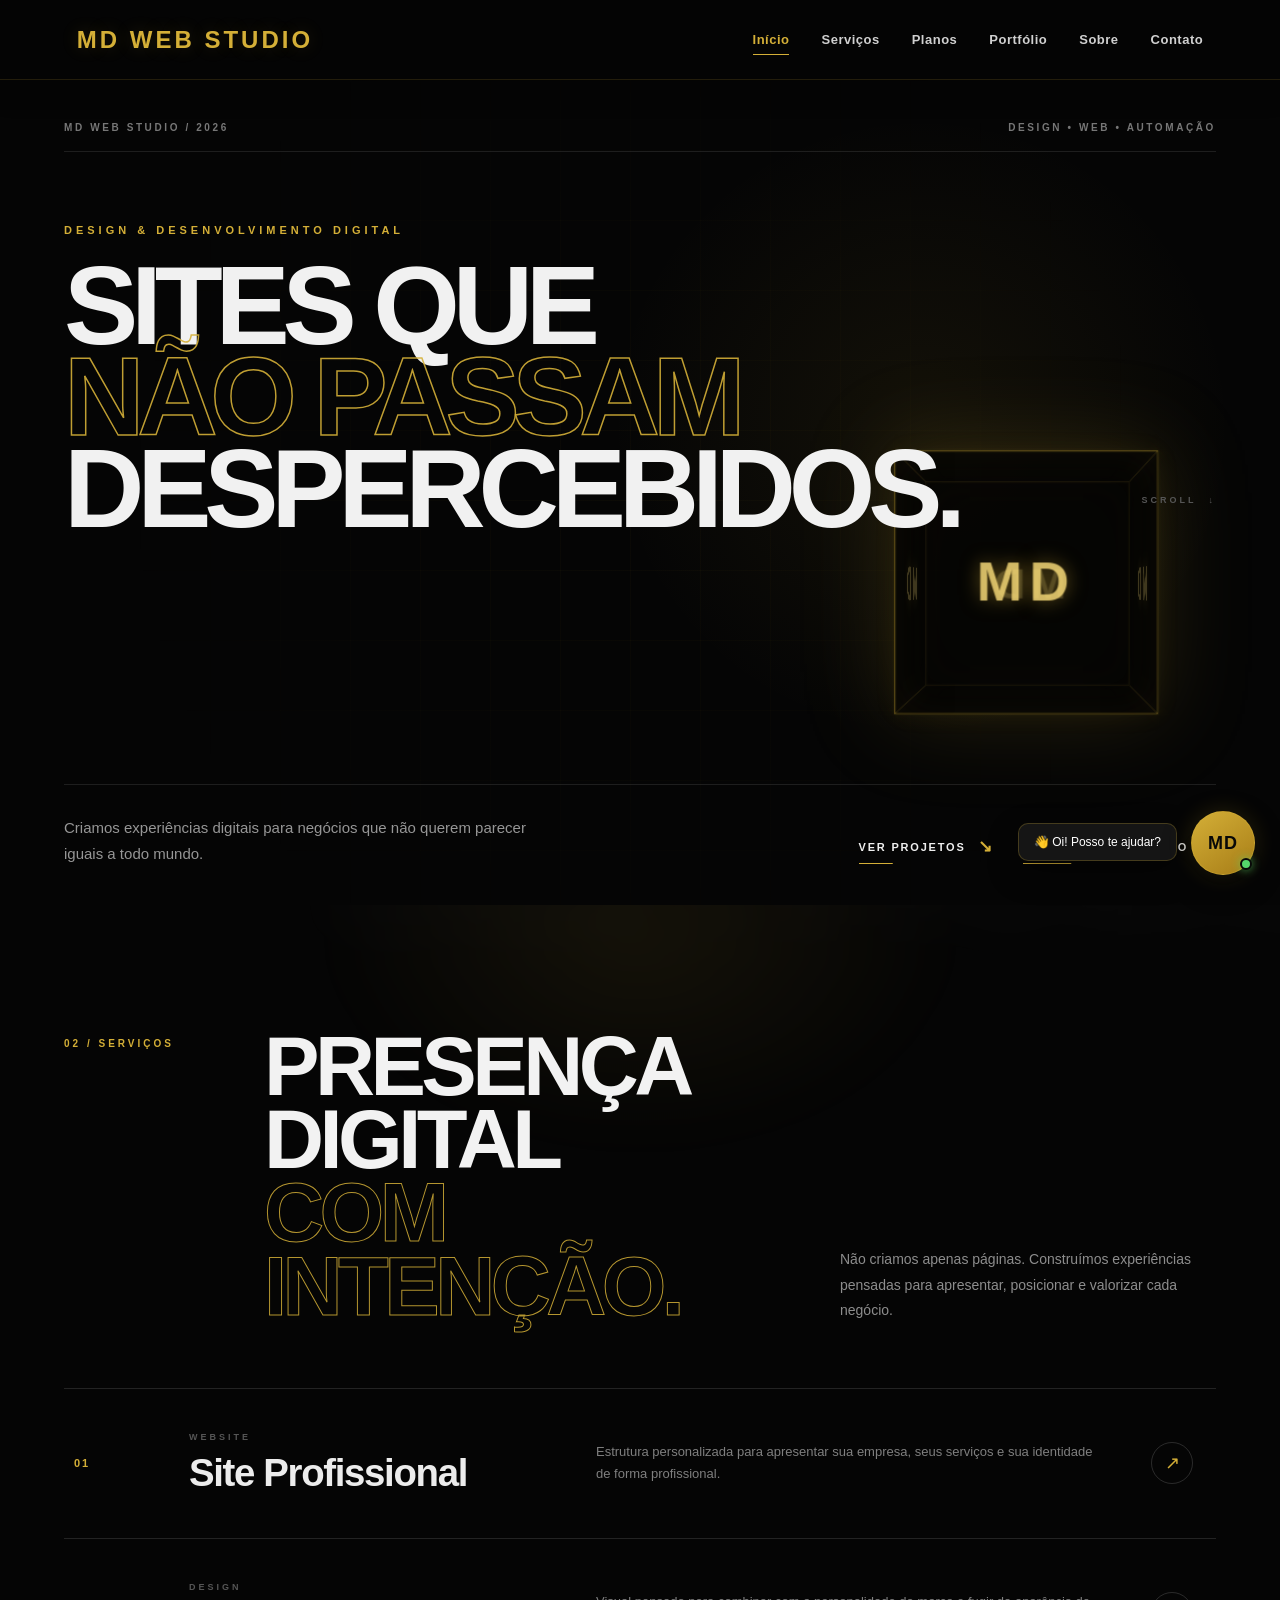
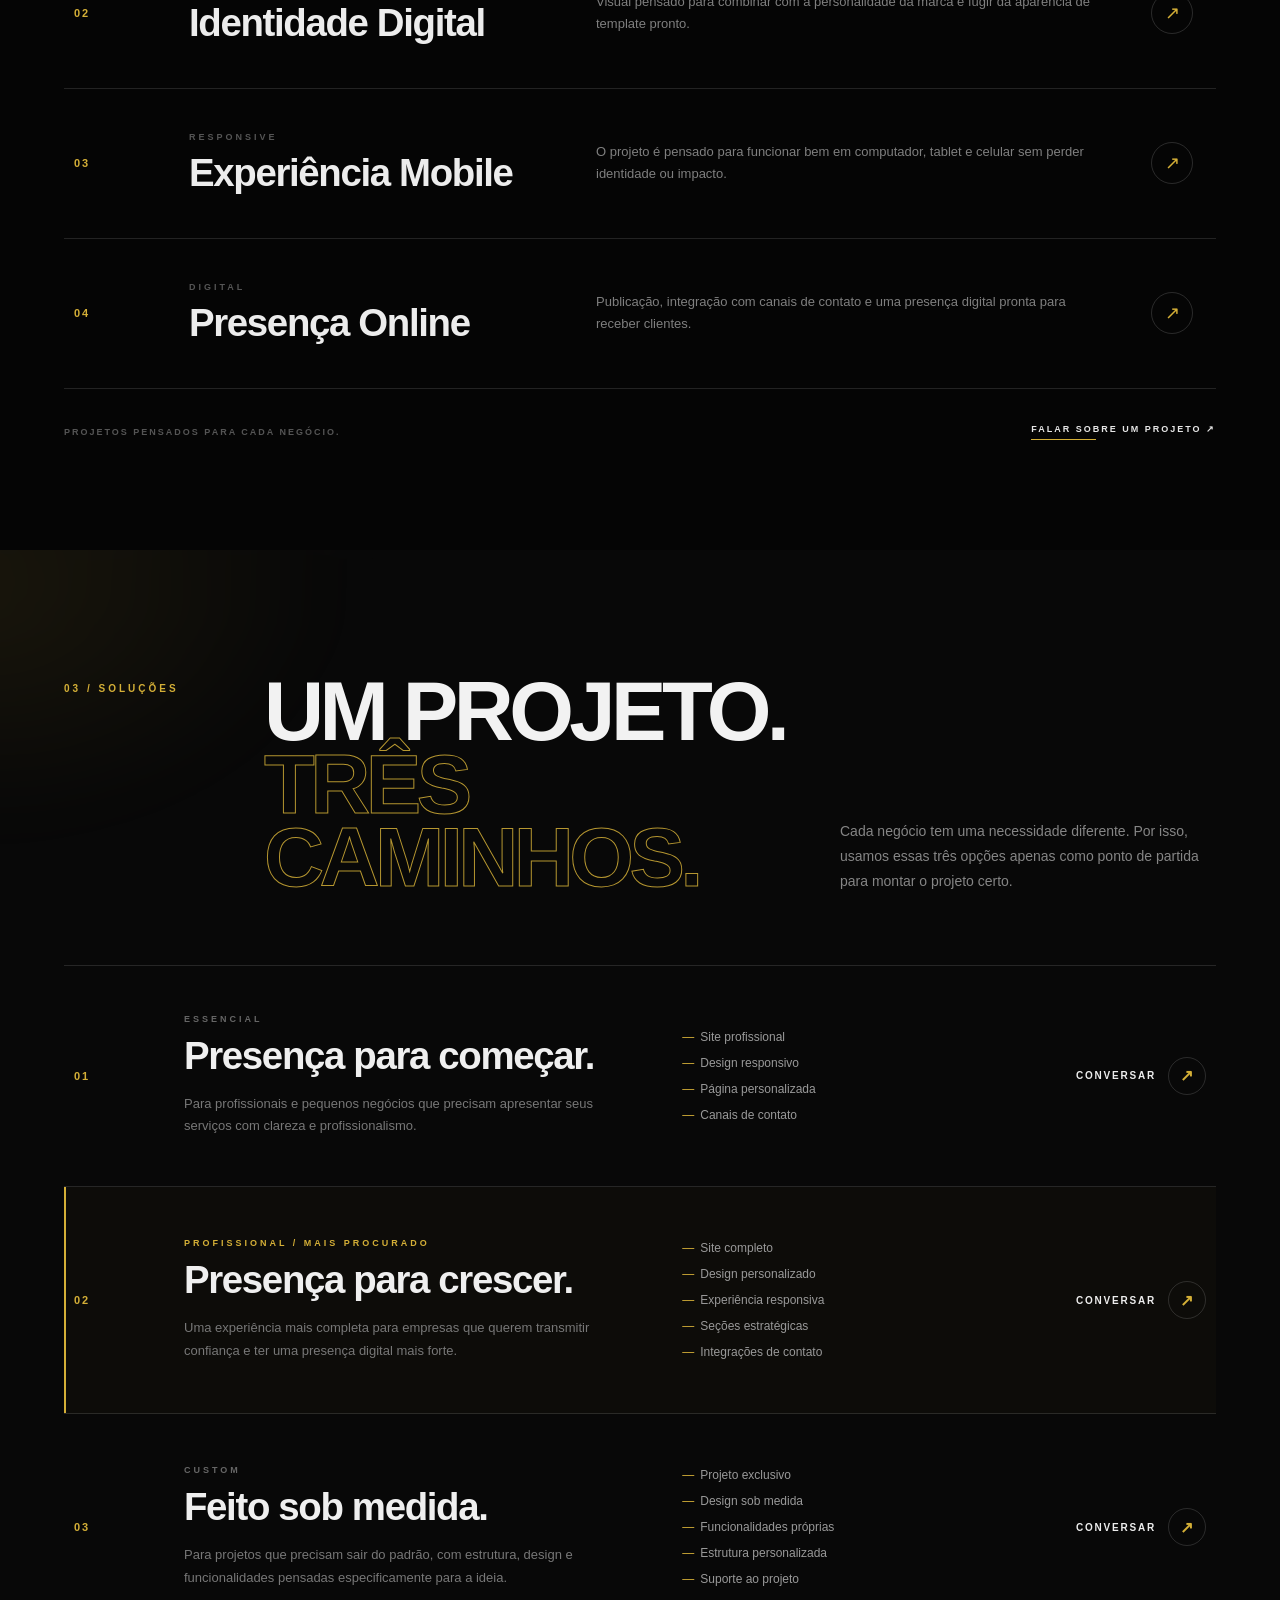
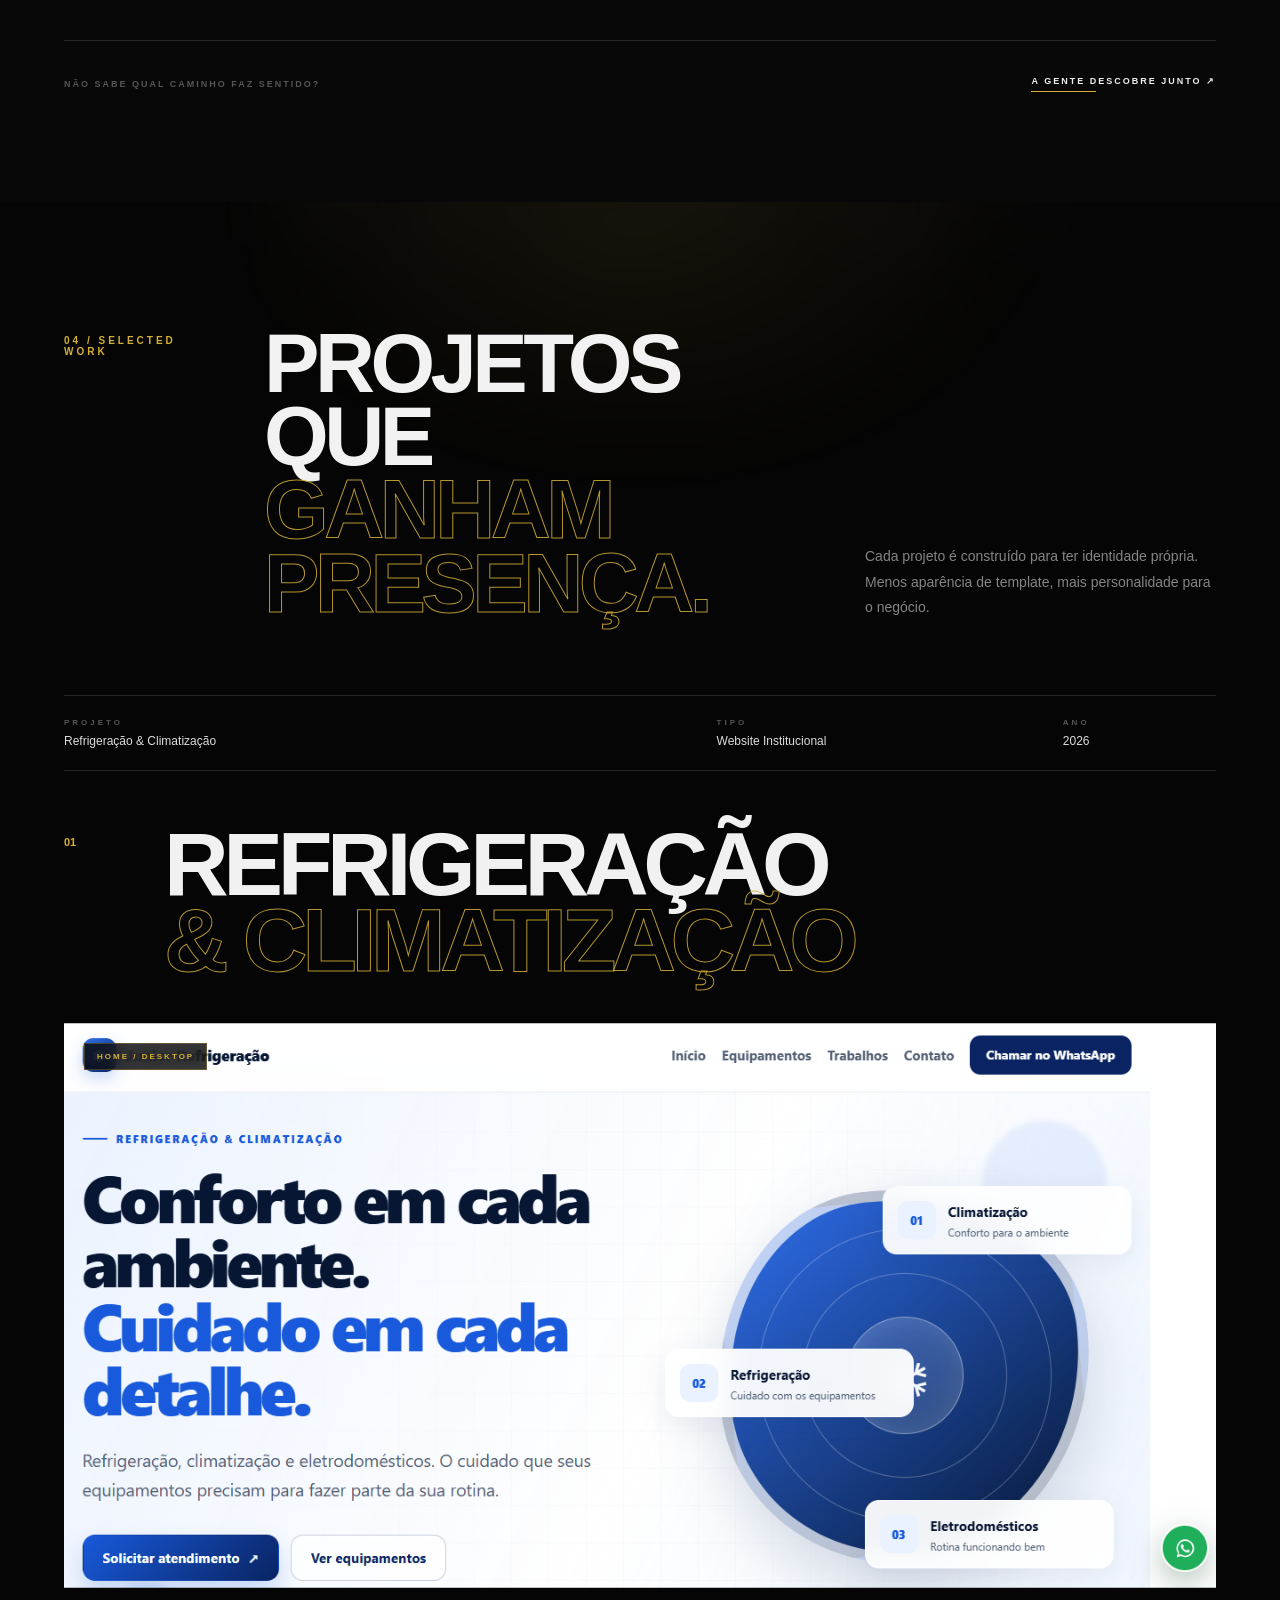
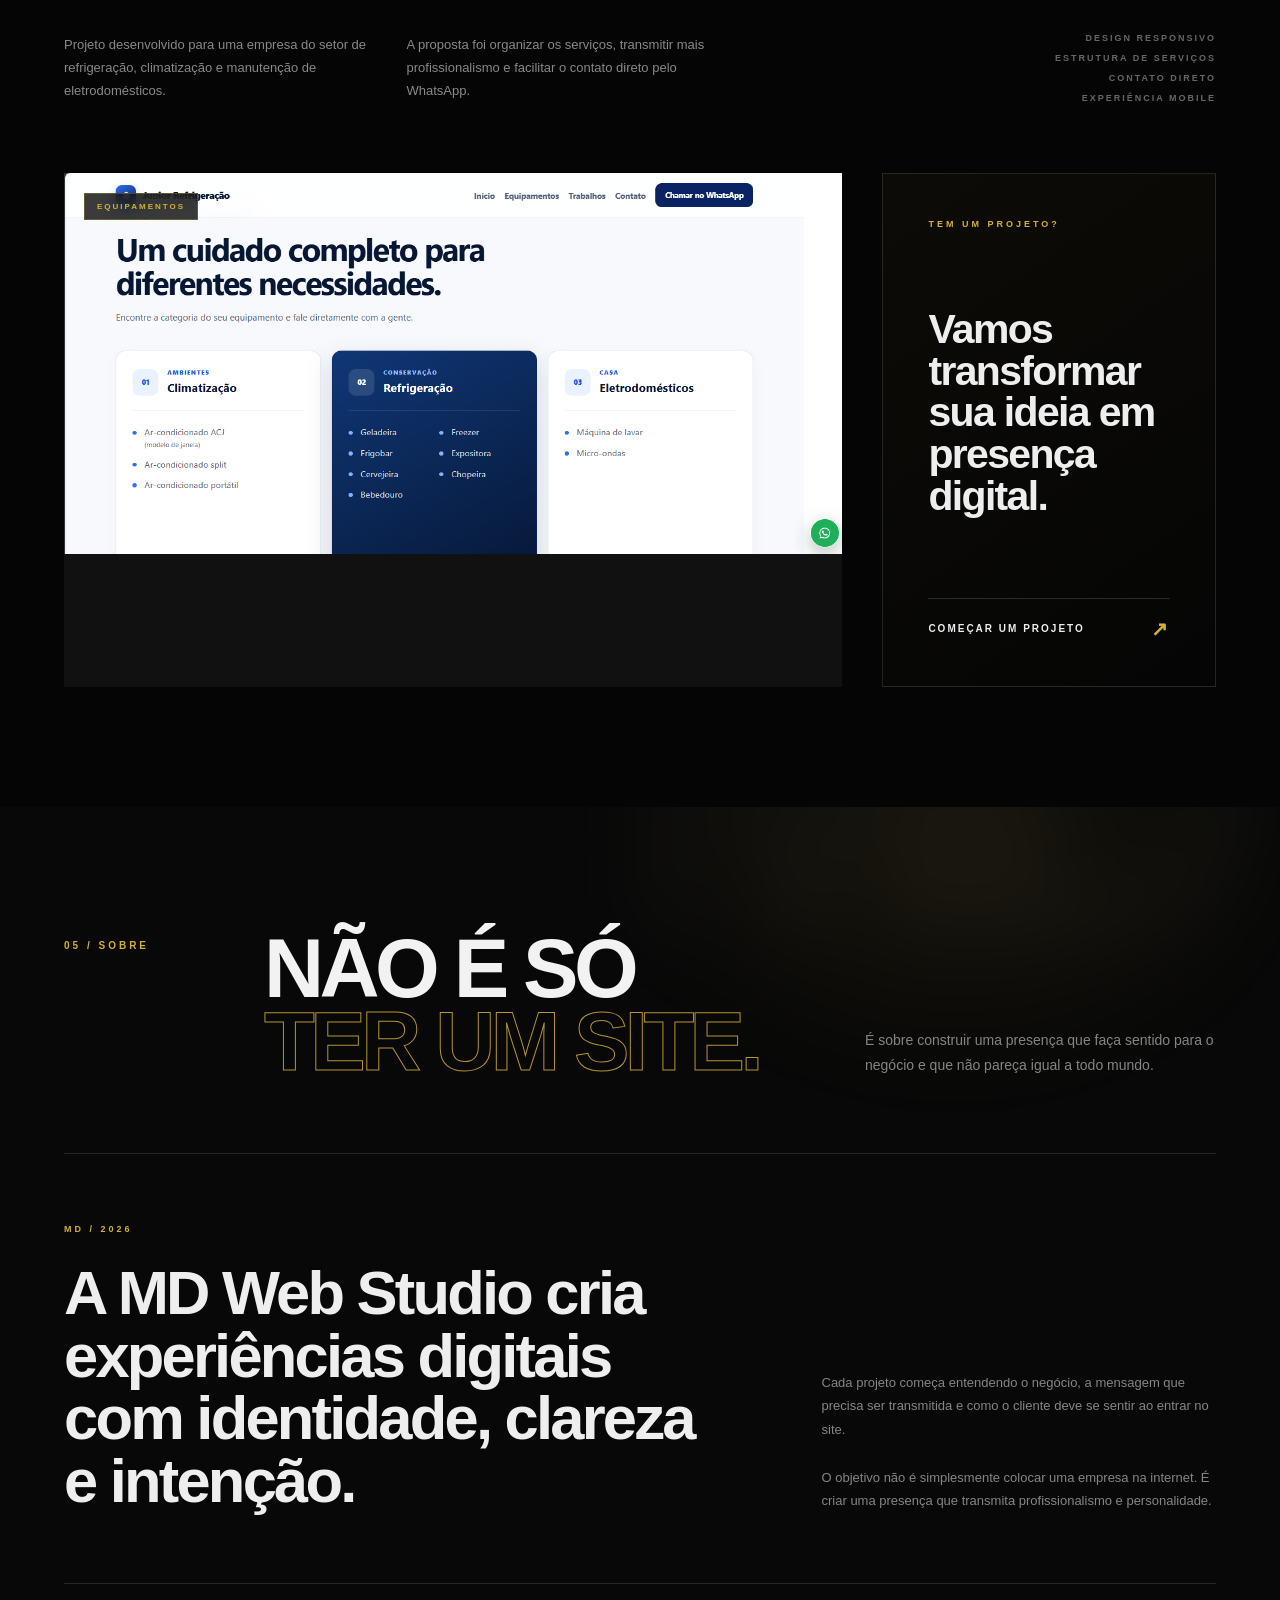
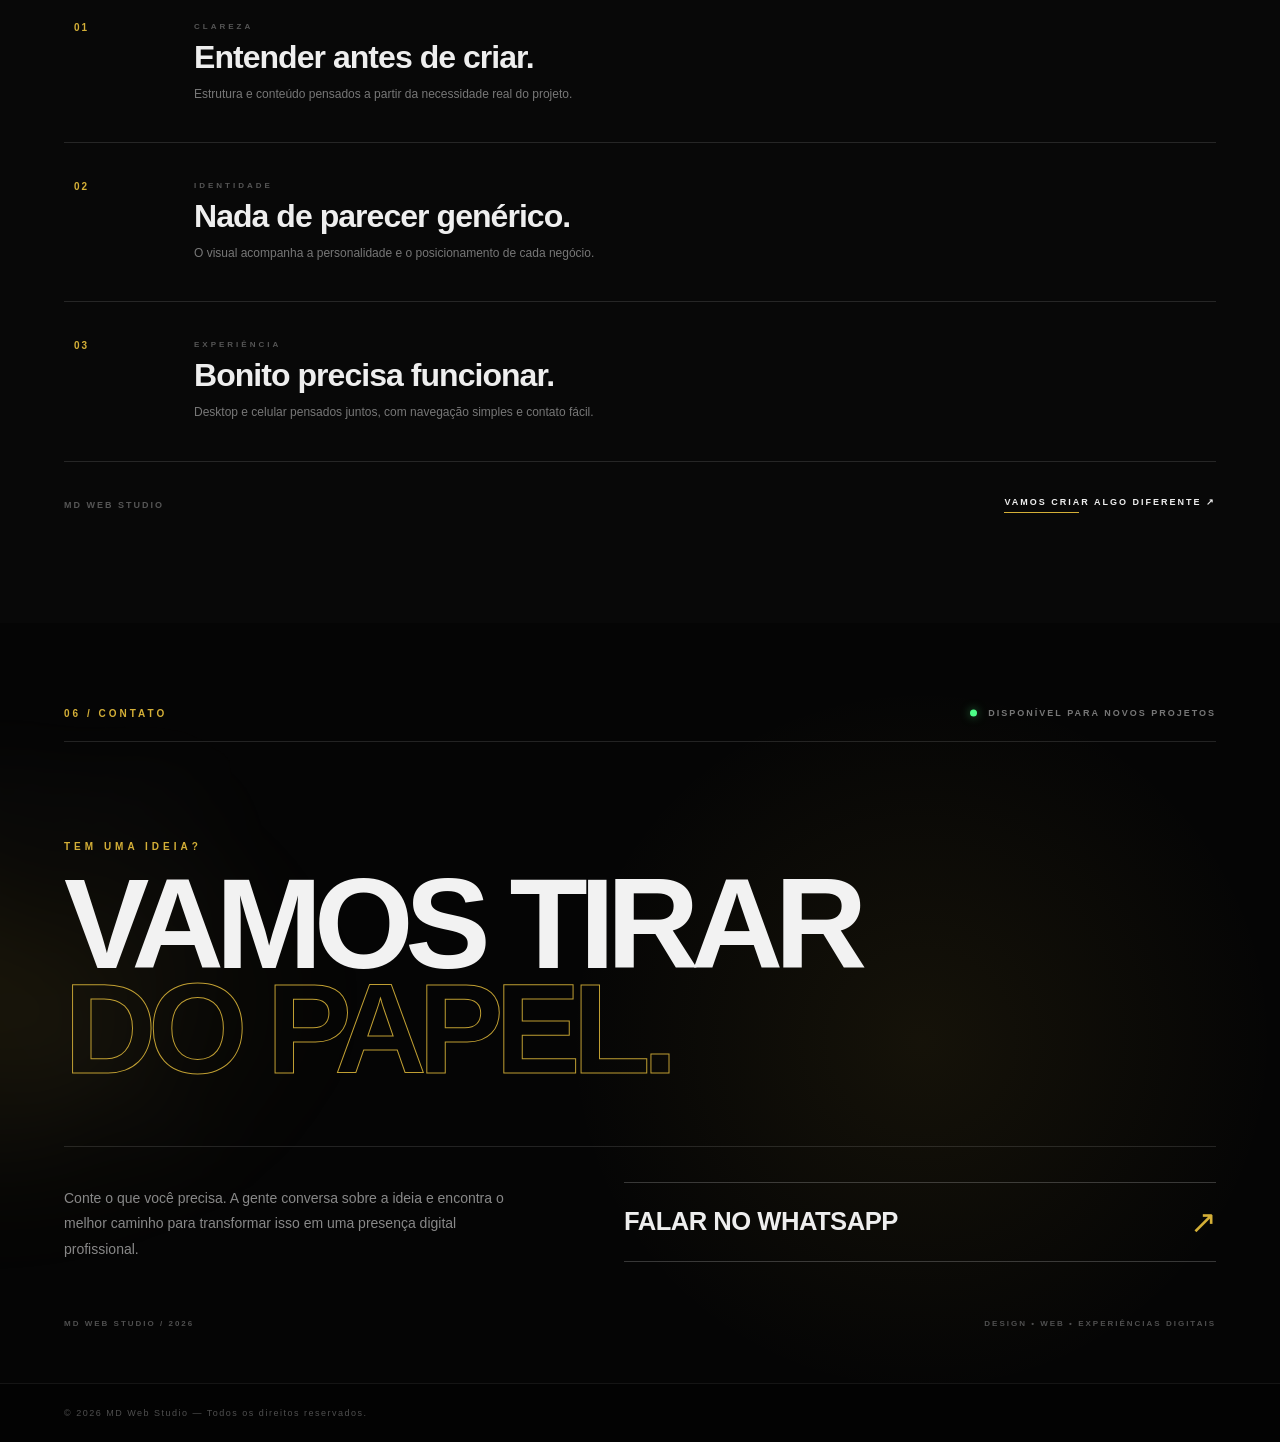
==== commit ff9ea2e6: "Add files via upload" ====
--- a/index.html
+++ b/index.html
@@ -10,19 +10,121 @@
 
     <meta name="viewport" content="width=device-width, initial-scale=1.0">
 
+
+
 <meta
 
     name="referrer"
 
     content="strict-origin-when-cross-origin"
 
+><!-- IMAGEM DE COMPARTILHAMENTO -->
+
+<meta
+    property="og:image"
+    content="https://murillooliveira563-prog.github.io/MD-Web-Studio/img/preview-md.png"
 >
 
+<meta
+    property="og:image:width"
+    content="1200"
+>
+
+<meta
+    property="og:image:height"
+    content="630"
+>
+
+<meta
+    property="og:image:alt"
+    content="MD Web Studio — Sites que não passam despercebidos"
+>
+
+<meta name="twitter:card" content="summary_large_image">
+
+<meta
+    name="twitter:image"
+    content="https://murillooliveira563-prog.github.io/MD-Web-Studio/img/preview-md.png"
+>
+
 
 
     <title>MD Web Studio | Criação de Sites</title>
 
 
+    <!-- =========================================
+     MD WEB STUDIO — SEO E IDENTIDADE
+========================================== -->
+
+<meta
+    name="description"
+    content="MD Web Studio — sites profissionais, personalizados e responsivos para negócios que querem construir uma presença digital com identidade."
+>
+
+<meta
+    name="theme-color"
+    content="#080808"
+>
+
+<link
+    rel="canonical"
+    href="https://murillooliveira563-prog.github.io/MD-Web-Studio/"
+>
+
+
+<!-- FAVICON MD -->
+
+<link
+    rel="icon"
+    type="image/svg+xml"
+    href="data:image/svg+xml,%3Csvg xmlns='http://www.w3.org/2000/svg' viewBox='0 0 64 64'%3E%3Crect width='64' height='64' rx='14' fill='%23080808'/%3E%3Ctext x='32' y='40' text-anchor='middle' font-family='Arial' font-size='22' font-weight='900' fill='%23d4af37'%3EMD%3C/text%3E%3C/svg%3E"
+>
+
+
+<!-- PREVIEW PARA WHATSAPP / REDES SOCIAIS -->
+
+<meta
+    property="og:type"
+    content="website"
+>
+
+<meta
+    property="og:locale"
+    content="pt_BR"
+>
+
+<meta
+    property="og:site_name"
+    content="MD Web Studio"
+>
+
+<meta
+    property="og:title"
+    content="MD Web Studio | Presença digital com identidade"
+>
+
+<meta
+    property="og:description"
+    content="Sites profissionais e personalizados para negócios que não querem parecer iguais a todo mundo."
+>
+
+<meta
+    property="og:url"
+    content="https://murillooliveira563-prog.github.io/MD-Web-Studio/"
+>
+
+
+<!-- PREVIEW PARA X / OUTRAS PLATAFORMAS -->
+
+<meta
+    name="twitter:title"
+    content="MD Web Studio | Presença digital com identidade"
+>
+
+<meta
+    name="twitter:description"
+    content="Sites profissionais e personalizados para negócios que não querem parecer iguais a todo mundo."
+>
 
    <style>
 /* ==============================
@@ -8017,6 +8119,478 @@
 
 }
 
+/* =========================================
+   MD WEB STUDIO — ANIMAÇÃO EDITORIAL HOME
+========================================= */
+
+/* Só esconde os elementos quando o JS confirmar
+   que as animações estão disponíveis */
+html.md-motion #inicio .hero-topo,
+html.md-motion #inicio .hero-kicker,
+html.md-motion #inicio .hero-titulo span,
+html.md-motion #inicio .hero-texto,
+html.md-motion #inicio .hero-links,
+html.md-motion #inicio .hero-scroll,
+html.md-motion #inicio .cena-3d {
+    opacity: 0;
+}
+
+html.md-motion #inicio .hero-topo {
+    transform: translateY(-18px);
+}
+
+html.md-motion #inicio .hero-kicker,
+html.md-motion #inicio .hero-texto,
+html.md-motion #inicio .hero-links,
+html.md-motion #inicio .hero-scroll {
+    transform: translateY(22px);
+}
+
+html.md-motion #inicio .hero-titulo span {
+    transform: translateY(45px);
+}
+
+html.md-motion #inicio .cena-3d {
+    transform: translateY(30px) scale(.96);
+}
+
+
+/* QUANDO A HOME É ATIVADA */
+
+html.md-motion #inicio.md-home-visivel .hero-topo,
+html.md-motion #inicio.md-home-visivel .hero-kicker,
+html.md-motion #inicio.md-home-visivel .hero-titulo span,
+html.md-motion #inicio.md-home-visivel .hero-texto,
+html.md-motion #inicio.md-home-visivel .hero-links,
+html.md-motion #inicio.md-home-visivel .hero-scroll,
+html.md-motion #inicio.md-home-visivel .cena-3d {
+    opacity: 1;
+    transform: none;
+}
+
+
+/* TEMPOS */
+
+#inicio .hero-topo {
+    transition:
+        opacity .7s ease,
+        transform .7s ease;
+}
+
+#inicio .hero-kicker {
+    transition:
+        opacity .7s ease .12s,
+        transform .7s ease .12s;
+}
+
+#inicio .hero-titulo span {
+    display: block;
+    transition:
+        opacity .85s cubic-bezier(.2,.7,.2,1),
+        transform .85s cubic-bezier(.2,.7,.2,1);
+}
+
+#inicio .hero-titulo span:nth-child(1) {
+    transition-delay: .18s;
+}
+
+#inicio .hero-titulo span:nth-child(2) {
+    transition-delay: .28s;
+}
+
+#inicio .hero-titulo span:nth-child(3) {
+    transition-delay: .38s;
+}
+
+#inicio .hero-texto {
+    transition:
+        opacity .75s ease .48s,
+        transform .75s ease .48s;
+}
+
+#inicio .hero-links {
+    transition:
+        opacity .75s ease .56s,
+        transform .75s ease .56s;
+}
+
+#inicio .hero-scroll {
+    transition:
+        opacity .75s ease .7s,
+        transform .75s ease .7s;
+}
+
+#inicio .cena-3d {
+    transition:
+        opacity 1.1s ease .35s,
+        transform 1.1s cubic-bezier(.2,.7,.2,1) .35s;
+}
+
+
+/* ACESSIBILIDADE */
+
+@media (prefers-reduced-motion: reduce) {
+
+    #inicio *,
+    #inicio *::before,
+    #inicio *::after {
+        transition-duration: .01ms !important;
+        animation-duration: .01ms !important;
+    }
+
+}
+
+/* =========================================
+   MD WEB STUDIO — PORTFÓLIO / REVEAL AUTORAL
+========================================= */
+
+/* Só prepara a animação quando o JS estiver ativo */
+html.md-portfolio-motion
+#portfolio .case-editorial-imagem-principal {
+    opacity: 0;
+    clip-path: inset(0 0 100% 0);
+    transform: scale(1.025);
+}
+
+html.md-portfolio-motion
+#portfolio .case-editorial-secundaria {
+    opacity: 0;
+    transform: translateY(28px);
+}
+
+
+/* QUANDO ENTRA NA TELA */
+
+html.md-portfolio-motion
+#portfolio.md-case-visivel
+.case-editorial-imagem-principal {
+    opacity: 1;
+    clip-path: inset(0 0 0 0);
+    transform: scale(1);
+}
+
+html.md-portfolio-motion
+#portfolio.md-case-visivel
+.case-editorial-secundaria {
+    opacity: 1;
+    transform: translateY(0);
+}
+
+
+/* TEMPOS DIFERENTES */
+
+#portfolio .case-editorial-imagem-principal {
+    transition:
+        clip-path 1.05s cubic-bezier(.22,.7,.2,1),
+        transform 1.2s cubic-bezier(.22,.7,.2,1),
+        opacity .4s ease;
+}
+
+#portfolio .case-editorial-secundaria {
+    transition:
+        opacity .8s ease .35s,
+        transform .9s cubic-bezier(.22,.7,.2,1) .35s;
+}
+
+
+/* HOVER DA IMAGEM PRINCIPAL — DESKTOP */
+
+@media (hover: hover) and (pointer: fine) {
+
+    #portfolio .case-editorial-imagem-principal {
+        overflow: hidden;
+    }
+
+    #portfolio .case-editorial-imagem-principal img {
+        transition:
+            transform .9s cubic-bezier(.22,.7,.2,1),
+            filter .6s ease;
+    }
+
+    #portfolio .case-editorial-imagem-principal:hover img {
+        transform: scale(1.018);
+    }
+
+    #portfolio .case-editorial-imagem-principal:hover
+    .case-editorial-tag {
+        color: #d4af37;
+    }
+
+}
+
+
+/* ACESSIBILIDADE */
+
+@media (prefers-reduced-motion: reduce) {
+
+    #portfolio .case-editorial-imagem-principal,
+    #portfolio .case-editorial-secundaria,
+    #portfolio .case-editorial-imagem-principal img {
+        transition-duration: .01ms !important;
+    }
+
+}
+
+/* =========================================
+   MD WEB STUDIO — SERVIÇOS / INTERAÇÃO
+========================================= */
+
+@media (hover: hover) and (pointer: fine) {
+
+    #servicos .servico-linha {
+        --servico-x: 50%;
+    }
+
+    #servicos .servico-linha::after {
+        content: "";
+
+        position: absolute;
+        inset: 0;
+
+        background:
+            radial-gradient(
+                circle 180px at var(--servico-x) 50%,
+                rgba(212,175,55,.075),
+                transparent 72%
+            );
+
+        opacity: 0;
+
+        pointer-events: none;
+
+        transition:
+            opacity .3s ease;
+
+        z-index: 1;
+    }
+
+    #servicos .servico-linha:hover::after {
+        opacity: 1;
+    }
+
+}
+
+/* =========================================
+   MD WEB STUDIO — PLANOS / FOCO EDITORIAL
+========================================= */
+
+@media (hover: hover) and (pointer: fine) {
+
+    #planos .plano-faixa {
+        transition:
+            opacity .35s ease,
+            padding-left .35s ease,
+            background .35s ease;
+    }
+
+    #planos .planos-editorial-lista:hover
+    .plano-faixa {
+        opacity: .42;
+    }
+
+    #planos .planos-editorial-lista
+    .plano-faixa:hover {
+        opacity: 1;
+    }
+
+    #planos .plano-faixa:hover
+    .plano-faixa-principal h3 {
+        color: #d4af37;
+    }
+
+    #planos .plano-faixa:hover
+    .plano-faixa-itens li {
+        color: #c7c7c7;
+    }
+
+    #planos .plano-faixa:hover
+    .plano-faixa-link span {
+        transform: rotate(45deg);
+        border-color: rgba(212,175,55,.7);
+    }
+
+}
+
+/* =========================================
+   MD WEB STUDIO — CURSOR DO CASE
+========================================= */
+
+.case-cursor {
+    position: fixed;
+
+    width: 92px;
+    height: 92px;
+
+    display: flex;
+    align-items: center;
+    justify-content: center;
+
+    border-radius: 50%;
+
+    background: #d4af37;
+    color: #080808;
+
+    font-size: 9px;
+    font-weight: 800;
+    letter-spacing: 1.2px;
+
+    pointer-events: none;
+
+    z-index: 9999;
+
+    opacity: 0;
+
+    transform:
+        translate(-50%, -50%)
+        scale(.75);
+
+    transition:
+        opacity .2s ease,
+        transform .2s ease;
+
+    mix-blend-mode: normal;
+}
+
+.case-cursor.ativo {
+    opacity: 1;
+
+    transform:
+        translate(-50%, -50%)
+        scale(1);
+}
+
+
+@media (hover: hover) and (pointer: fine) {
+
+    #portfolio .case-editorial-imagem-principal {
+        cursor: none;
+    }
+
+}
+
+
+@media (hover: none), (pointer: coarse) {
+
+    .case-cursor {
+        display: none;
+    }
+
+}
+
+/* =========================================
+   MD WEB STUDIO — SOBRE / NUMERAÇÃO EDITORIAL
+========================================= */
+
+@media (hover: hover) and (pointer: fine) {
+
+    #sobre .sobre-processo-item {
+        overflow: hidden;
+    }
+
+    #sobre .sobre-processo-item > span,
+    #sobre .sobre-processo-item > div {
+        position: relative;
+        z-index: 2;
+    }
+
+    #sobre .sobre-processo-item::after {
+        position: absolute;
+
+        right: 3%;
+        top: 50%;
+
+        transform:
+            translateY(-50%)
+            translateX(25px);
+
+        color: rgba(212,175,55,.055);
+
+        font-size: clamp(80px, 9vw, 150px);
+        font-weight: 900;
+
+        line-height: 1;
+        letter-spacing: -.06em;
+
+        opacity: 0;
+
+        pointer-events: none;
+
+        transition:
+            opacity .35s ease,
+            transform .45s cubic-bezier(.2,.7,.2,1);
+    }
+
+    #sobre .sobre-processo-item:nth-child(1)::after {
+        content: "01";
+    }
+
+    #sobre .sobre-processo-item:nth-child(2)::after {
+        content: "02";
+    }
+
+    #sobre .sobre-processo-item:nth-child(3)::after {
+        content: "03";
+    }
+
+    #sobre .sobre-processo-item:hover::after {
+        opacity: 1;
+
+        transform:
+            translateY(-50%)
+            translateX(0);
+    }
+
+}
+
+/* =========================================
+   MD WEB STUDIO — CONTATO / INTERAÇÃO FINAL
+========================================= */
+
+#contato.contato-editorial::before {
+    transition:
+        transform .7s cubic-bezier(.2,.7,.2,1),
+        color .4s ease;
+}
+
+#contato .contato-link {
+    position: relative;
+    overflow: hidden;
+}
+
+#contato .contato-link::before {
+    content: "";
+
+    position: absolute;
+
+    left: 0;
+    bottom: -1px;
+
+    width: 0;
+    height: 1px;
+
+    background: #d4af37;
+
+    transition:
+        width .55s cubic-bezier(.2,.7,.2,1);
+}
+
+#contato .contato-link:hover::before {
+    width: 100%;
+}
+
+
+@media (hover: hover) and (pointer: fine) {
+
+    #contato.contato-editorial:has(.contato-link:hover)::before {
+        transform:
+            translateX(28px);
+
+        color:
+            rgba(212,175,55,.035);
+    }
+
+}
+
 </style>
 
 </head>
@@ -15699,6 +16273,191 @@
 
 }
 
+// =========================================
+// MD WEB STUDIO — ANIMAÇÃO EDITORIAL HOME
+// =========================================
+
+const homeEditorial = document.getElementById("inicio");
+
+if (homeEditorial) {
+
+    document.documentElement.classList.add("md-motion");
+
+    requestAnimationFrame(() => {
+
+        requestAnimationFrame(() => {
+
+            homeEditorial.classList.add(
+                "md-home-visivel"
+            );
+
+        });
+
+    });
+
+}
+
+// =========================================
+// MD WEB STUDIO — REVEAL DO PORTFÓLIO
+// =========================================
+
+const portfolioEditorial =
+    document.getElementById("portfolio");
+
+const gatilhoPortfolio =
+    document.querySelector(
+        "#portfolio .case-editorial-titulo"
+    );
+
+if (portfolioEditorial && gatilhoPortfolio) {
+
+    document.documentElement
+        .classList
+        .add("md-portfolio-motion");
+
+    const observadorPortfolio =
+        new IntersectionObserver(
+            (entradas, observador) => {
+
+                entradas.forEach((entrada) => {
+
+                    if (!entrada.isIntersecting) {
+                        return;
+                    }
+
+                    portfolioEditorial
+                        .classList
+                        .add("md-case-visivel");
+
+                    observador.unobserve(
+                        gatilhoPortfolio
+                    );
+
+                });
+
+            },
+            {
+                threshold: 0.35,
+                rootMargin: "0px 0px -15% 0px"
+            }
+        );
+
+    observadorPortfolio.observe(
+        gatilhoPortfolio
+    );
+
+}
+
+// =========================================
+// MD WEB STUDIO — INTERAÇÃO DOS SERVIÇOS
+// =========================================
+
+const linhasServicos =
+    document.querySelectorAll(
+        "#servicos .servico-linha"
+    );
+
+const mouseServicos =
+    window.matchMedia(
+        "(hover: hover) and (pointer: fine)"
+    );
+
+if (mouseServicos.matches) {
+
+    linhasServicos.forEach((linha) => {
+
+        linha.addEventListener(
+            "mousemove",
+            (evento) => {
+
+                const area =
+                    linha.getBoundingClientRect();
+
+                const posicao =
+                    evento.clientX - area.left;
+
+                linha.style.setProperty(
+                    "--servico-x",
+                    `${posicao}px`
+                );
+
+            }
+        );
+
+    });
+
+
+}
+
+// =========================================
+// MD WEB STUDIO — CURSOR DO PORTFÓLIO
+// =========================================
+
+const imagemCase =
+    document.querySelector(
+        "#portfolio .case-editorial-imagem-principal"
+    );
+
+const podeUsarCursorCase =
+    window.matchMedia(
+        "(hover: hover) and (pointer: fine)"
+    );
+
+if (imagemCase && podeUsarCursorCase.matches) {
+
+    const cursorCase =
+        document.createElement("div");
+
+    cursorCase.className =
+        "case-cursor";
+
+    cursorCase.textContent =
+        "CASE 01 ↗";
+
+    document.body.appendChild(
+        cursorCase
+    );
+
+
+    imagemCase.addEventListener(
+        "mouseenter",
+        () => {
+
+            cursorCase.classList.add(
+                "ativo"
+            );
+
+        }
+    );
+
+
+    imagemCase.addEventListener(
+        "mousemove",
+        (evento) => {
+
+            cursorCase.style.left =
+                `${evento.clientX}px`;
+
+            cursorCase.style.top =
+                `${evento.clientY}px`;
+
+        }
+    );
+
+
+    imagemCase.addEventListener(
+        "mouseleave",
+        () => {
+
+            cursorCase.classList.remove(
+                "ativo"
+            );
+
+        }
+    );
+
+}
+
 </script>
 
 
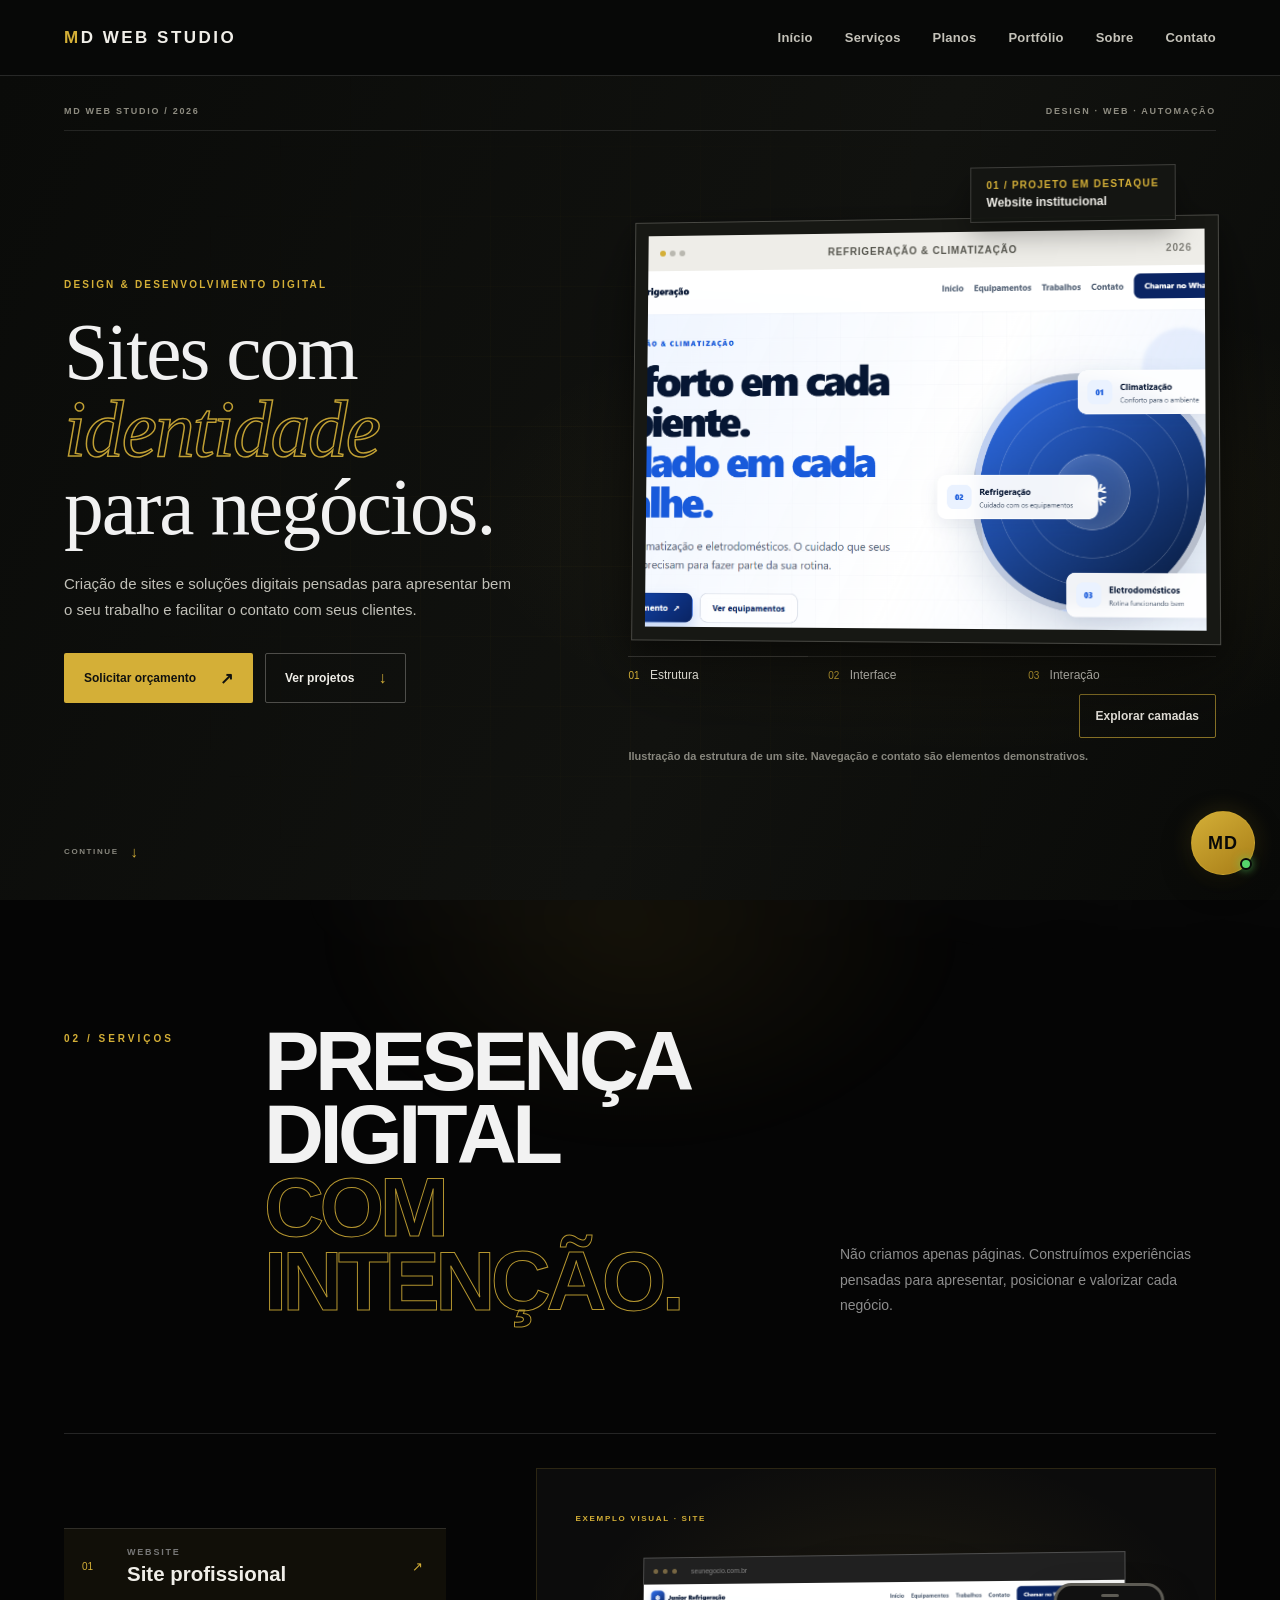
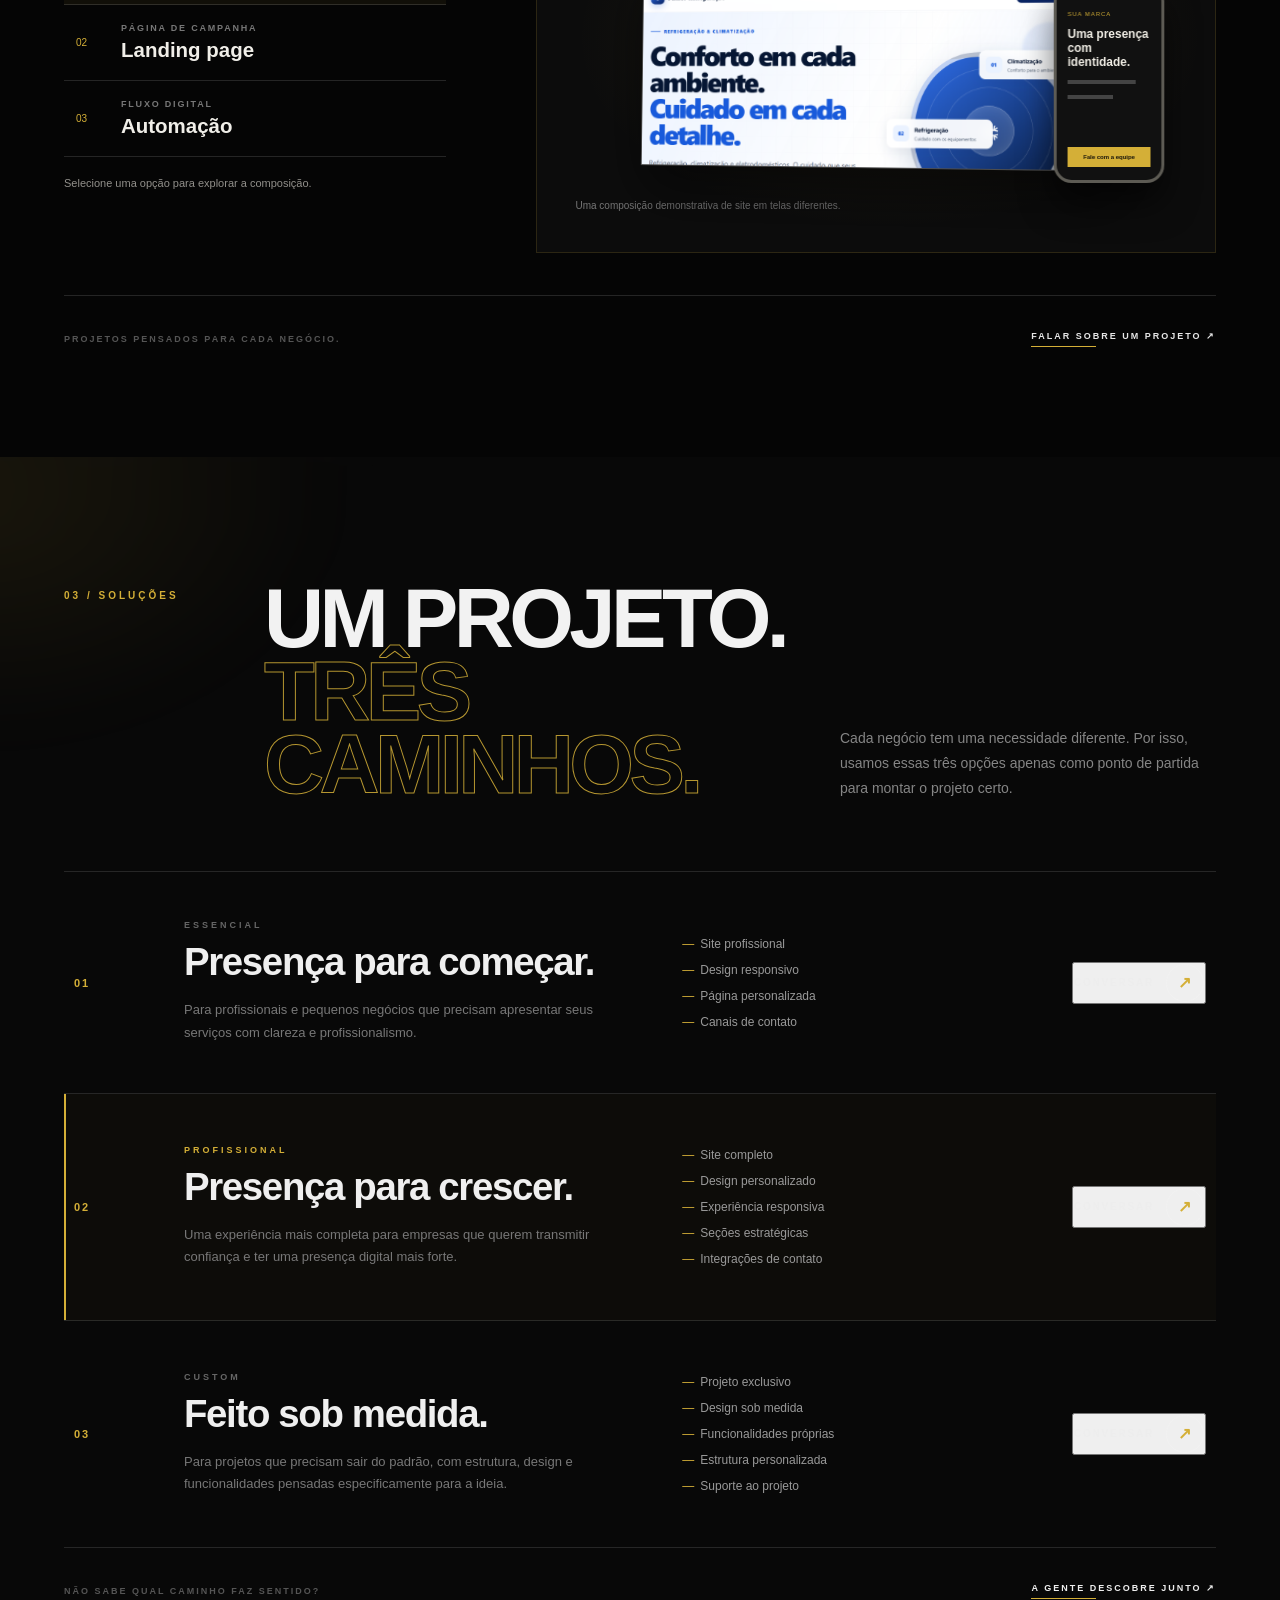
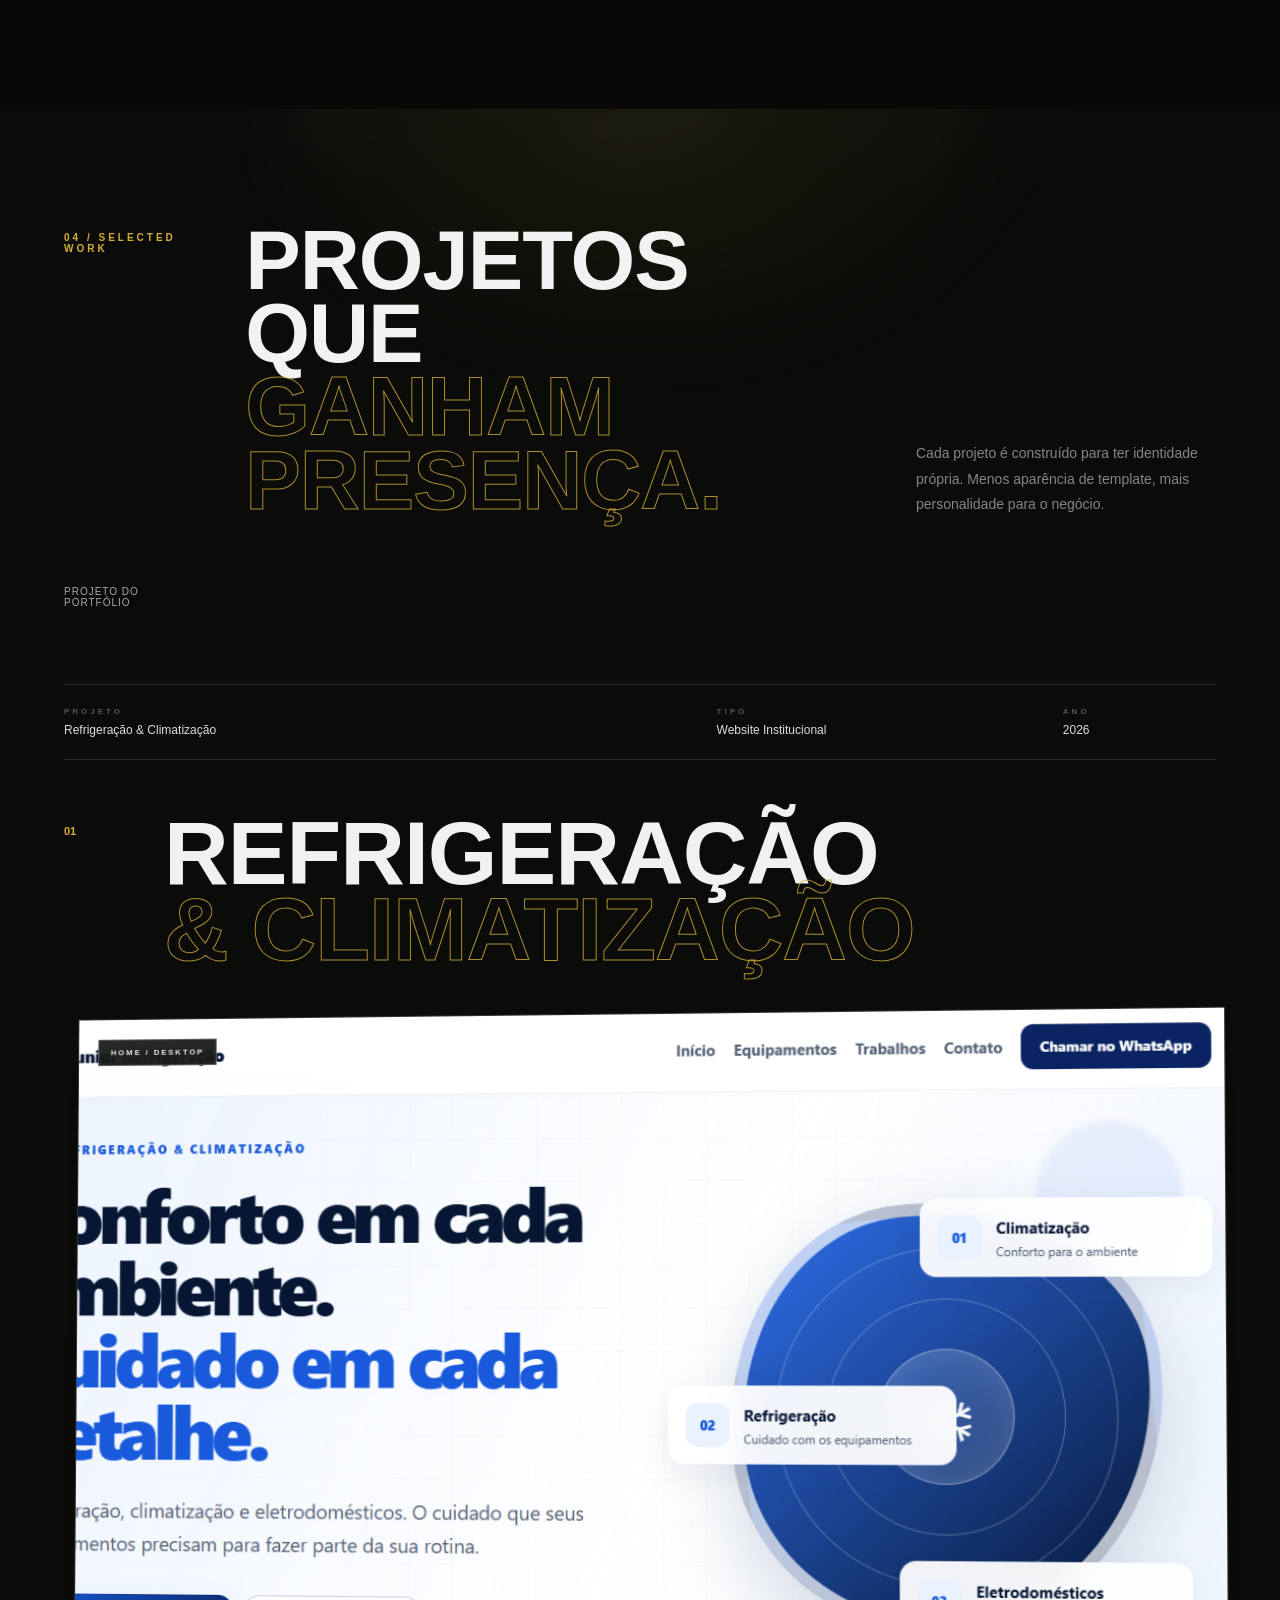
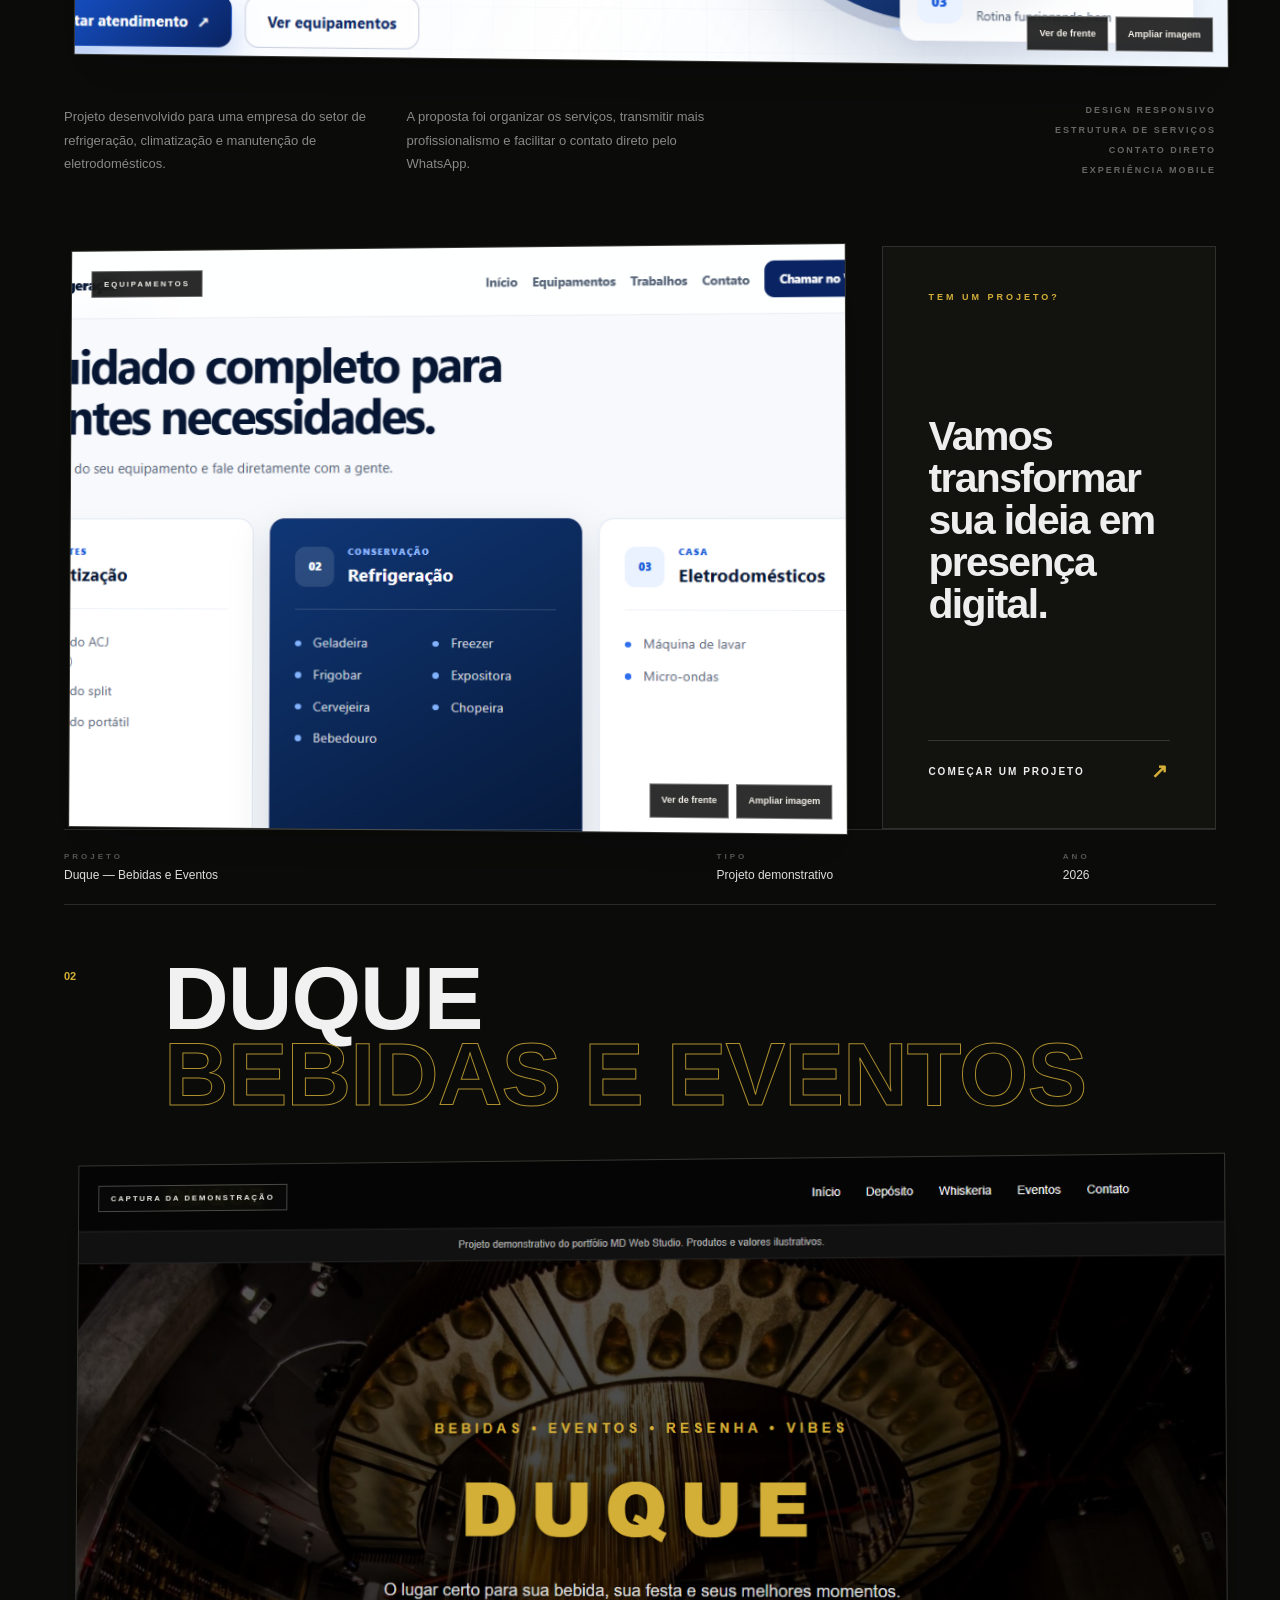
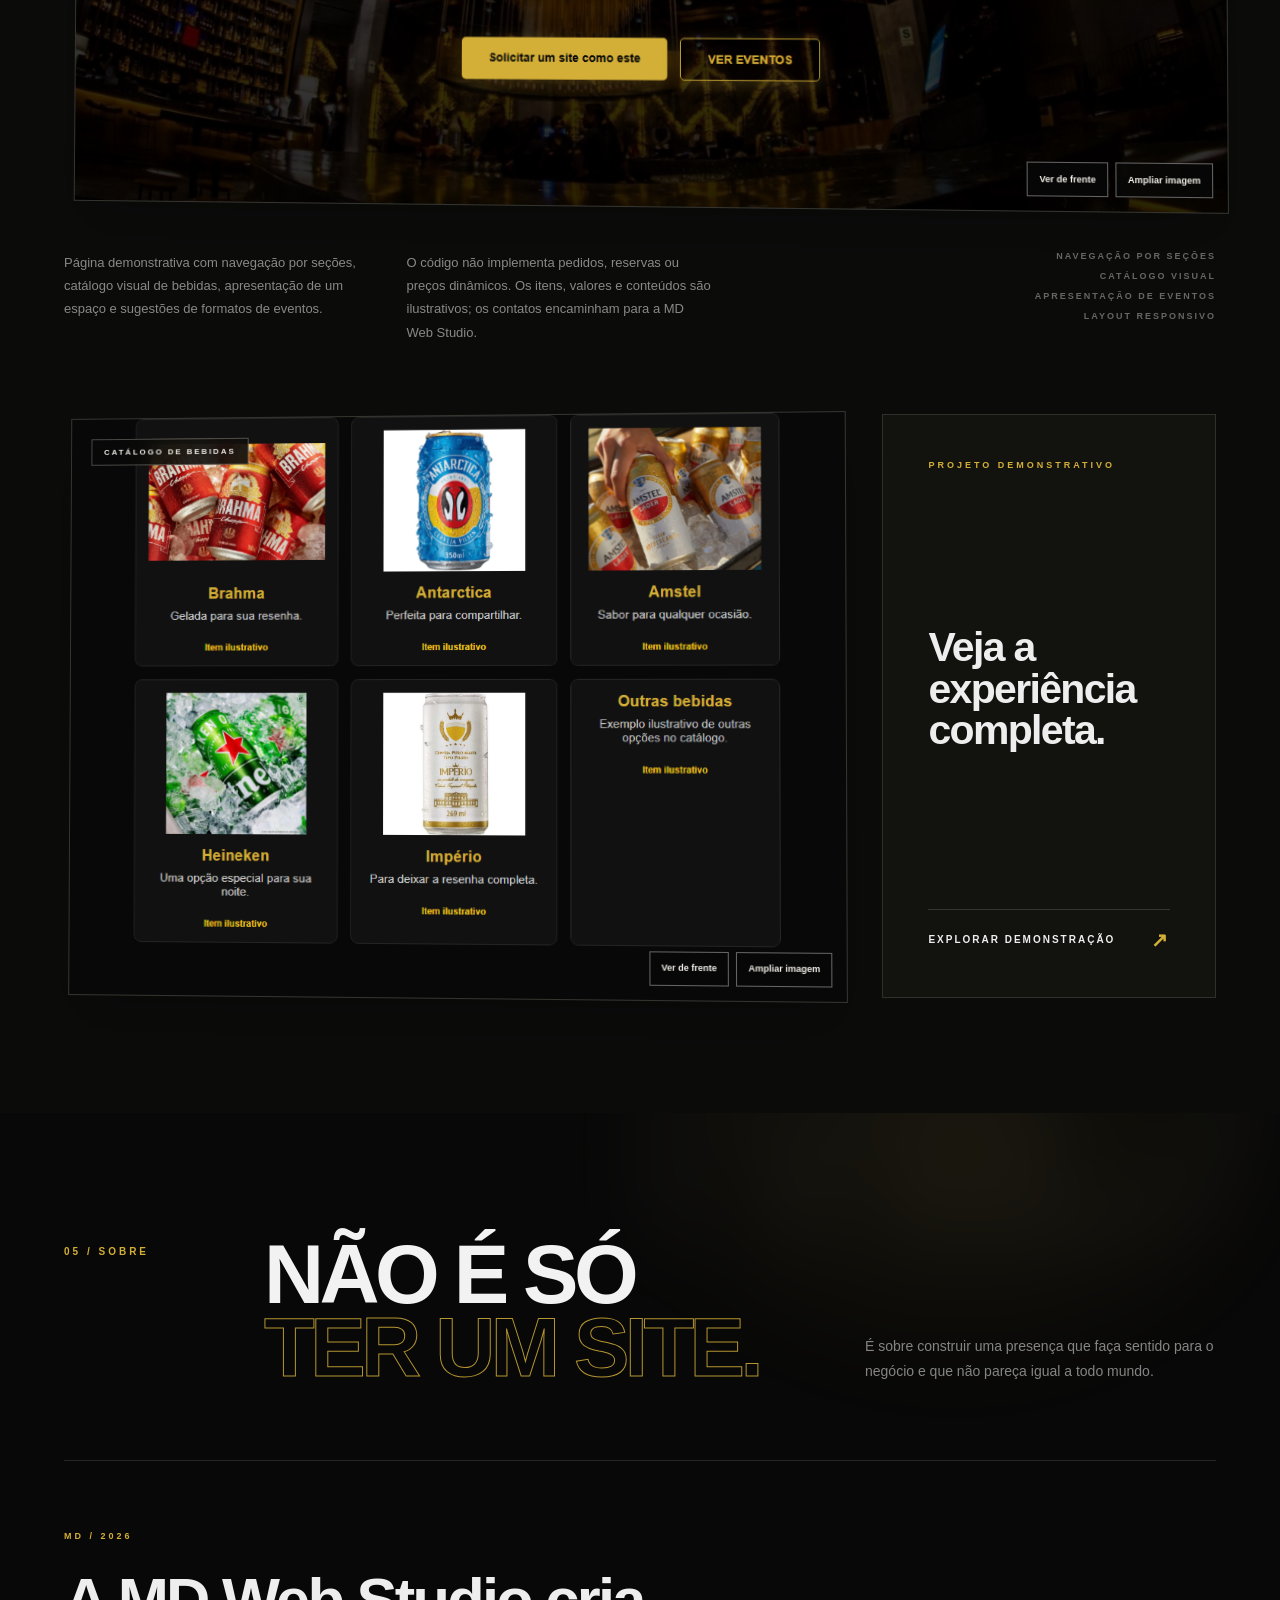
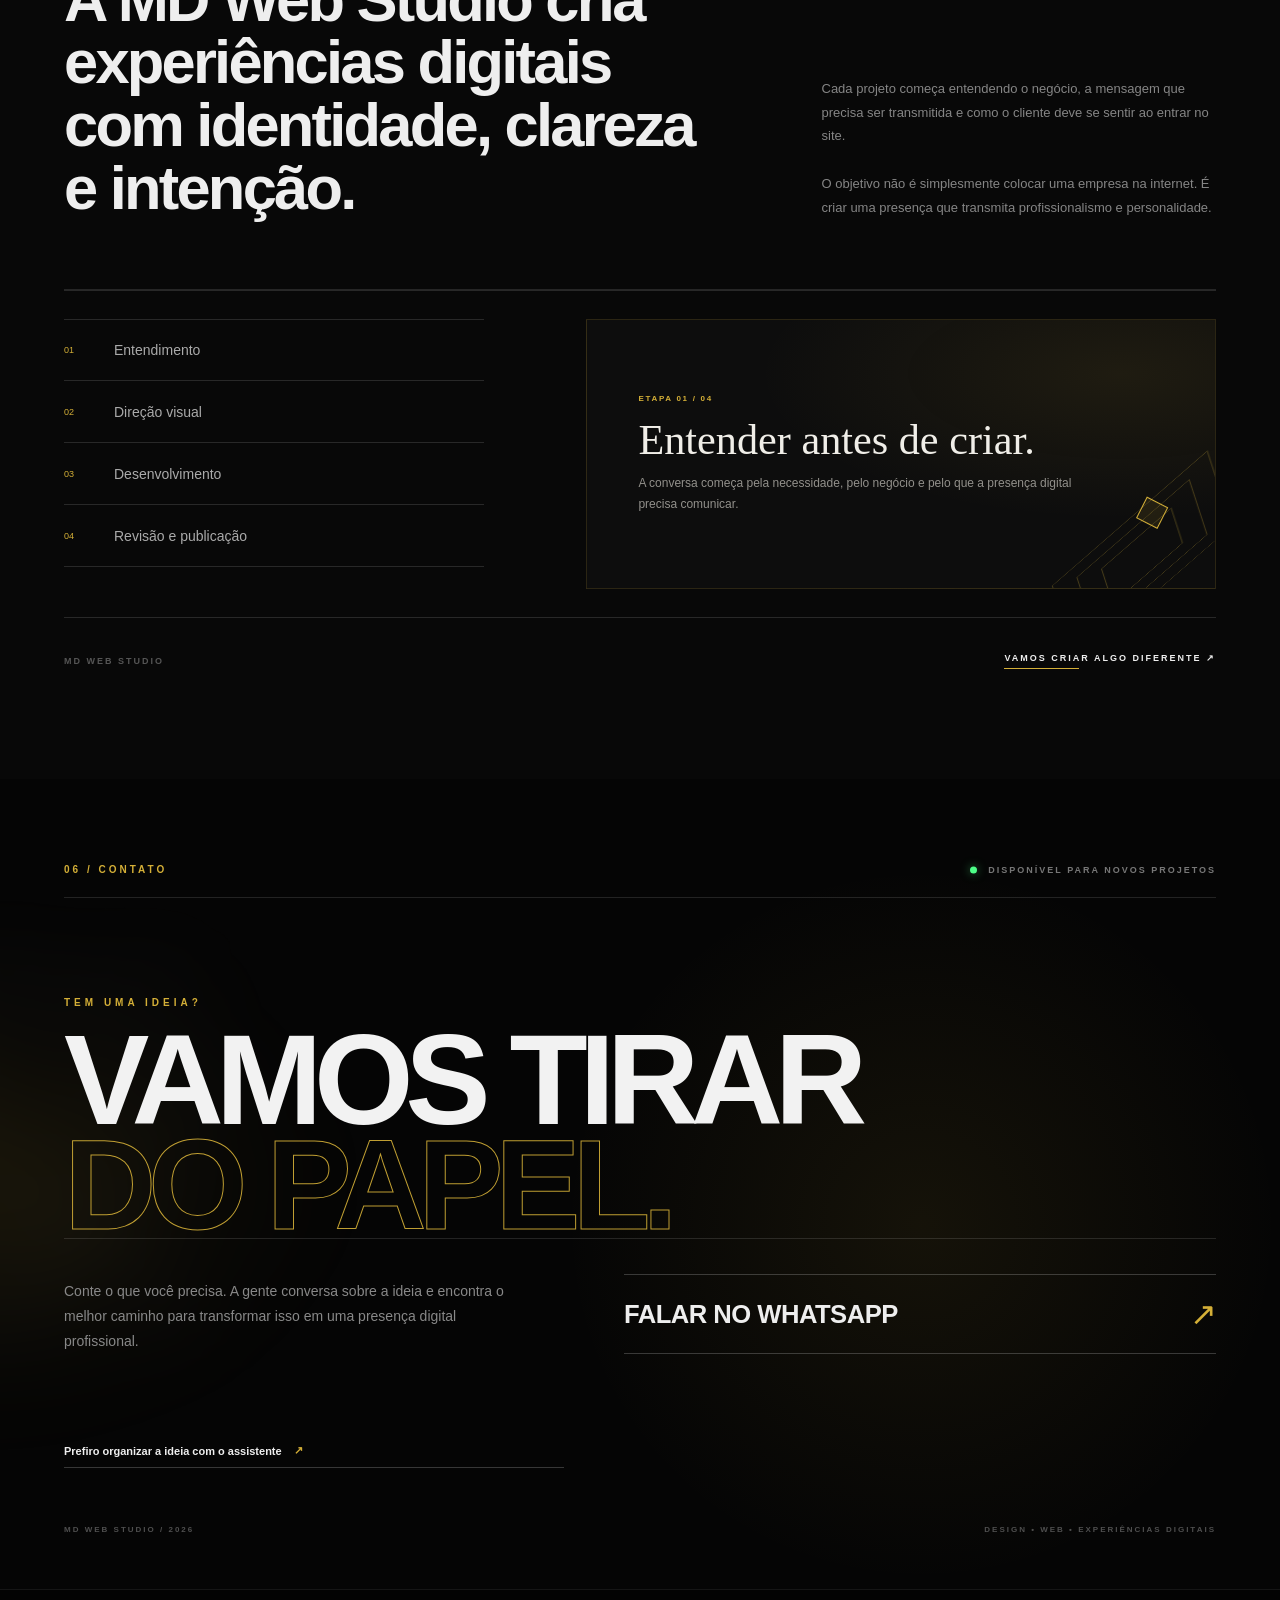
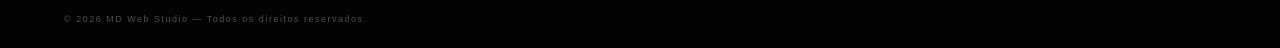
==== commit 974f8575: "Atualiza portfólio, Duque e animações." ====
--- a/index.html
+++ b/index.html
@@ -8,125 +8,140 @@
 
     <meta charset="UTF-8">
 
-    <meta name="viewport" content="width=device-width, initial-scale=1.0">
-
-
-
-<meta
-
-    name="referrer"
-
-    content="strict-origin-when-cross-origin"
-
-><!-- IMAGEM DE COMPARTILHAMENTO -->
-
-<meta
-    property="og:image"
-    content="https://murillooliveira563-prog.github.io/MD-Web-Studio/img/preview-md.png"
->
-
-<meta
-    property="og:image:width"
-    content="1200"
->
-
-<meta
-    property="og:image:height"
-    content="630"
->
-
-<meta
-    property="og:image:alt"
-    content="MD Web Studio — Sites que não passam despercebidos"
->
-
-<meta name="twitter:card" content="summary_large_image">
-
-<meta
-    name="twitter:image"
-    content="https://murillooliveira563-prog.github.io/MD-Web-Studio/img/preview-md.png"
->
-
-
+    <meta
+        name="viewport"
+        content="width=device-width, initial-scale=1.0"
+    >
+
+    <meta
+        name="referrer"
+        content="strict-origin-when-cross-origin"
+    >
+
+
+    <!-- =========================================
+         TÍTULO E SEO — MD WEB STUDIO
+    ========================================== -->
 
     <title>MD Web Studio | Criação de Sites</title>
 
+    <meta
+        name="description"
+        content="MD Web Studio — sites profissionais, personalizados e responsivos para negócios que querem construir uma presença digital com identidade."
+    >
+
+    <meta
+        name="theme-color"
+        content="#080808"
+    >
+
+    <link
+        rel="canonical"
+        href="https://murillooliveira563-prog.github.io/MD-Web-Studio/"
+    >
+
 
     <!-- =========================================
-     MD WEB STUDIO — SEO E IDENTIDADE
-========================================== -->
-
-<meta
-    name="description"
-    content="MD Web Studio — sites profissionais, personalizados e responsivos para negócios que querem construir uma presença digital com identidade."
->
-
-<meta
-    name="theme-color"
-    content="#080808"
->
-
-<link
-    rel="canonical"
-    href="https://murillooliveira563-prog.github.io/MD-Web-Studio/"
->
-
-
-<!-- FAVICON MD -->
-
-<link
-    rel="icon"
-    type="image/svg+xml"
-    href="data:image/svg+xml,%3Csvg xmlns='http://www.w3.org/2000/svg' viewBox='0 0 64 64'%3E%3Crect width='64' height='64' rx='14' fill='%23080808'/%3E%3Ctext x='32' y='40' text-anchor='middle' font-family='Arial' font-size='22' font-weight='900' fill='%23d4af37'%3EMD%3C/text%3E%3C/svg%3E"
->
-
-
-<!-- PREVIEW PARA WHATSAPP / REDES SOCIAIS -->
-
-<meta
-    property="og:type"
-    content="website"
->
-
-<meta
-    property="og:locale"
-    content="pt_BR"
->
-
-<meta
-    property="og:site_name"
-    content="MD Web Studio"
->
-
-<meta
-    property="og:title"
-    content="MD Web Studio | Presença digital com identidade"
->
-
-<meta
-    property="og:description"
-    content="Sites profissionais e personalizados para negócios que não querem parecer iguais a todo mundo."
->
-
-<meta
-    property="og:url"
-    content="https://murillooliveira563-prog.github.io/MD-Web-Studio/"
->
-
-
-<!-- PREVIEW PARA X / OUTRAS PLATAFORMAS -->
-
-<meta
-    name="twitter:title"
-    content="MD Web Studio | Presença digital com identidade"
->
-
-<meta
-    name="twitter:description"
-    content="Sites profissionais e personalizados para negócios que não querem parecer iguais a todo mundo."
->
-
-   <style>
+         FAVICON MD
+    ========================================== -->
+
+    <link
+        rel="icon"
+        type="image/svg+xml"
+        href="data:image/svg+xml,%3Csvg xmlns='http://www.w3.org/2000/svg' viewBox='0 0 64 64'%3E%3Crect width='64' height='64' rx='14' fill='%23080808'/%3E%3Ctext x='32' y='40' text-anchor='middle' font-family='Arial' font-size='22' font-weight='900' fill='%23d4af37'%3EMD%3C/text%3E%3C/svg%3E"
+    >
+
+    <!-- =========================================
+         PREVIEW WHATSAPP / REDES SOCIAIS
+    ========================================== -->
+
+    <meta
+        property="og:type"
+        content="website"
+    >
+
+    <meta
+        property="og:locale"
+        content="pt_BR"
+    >
+
+    <meta
+        property="og:site_name"
+        content="MD Web Studio"
+    >
+
+    <meta
+        property="og:title"
+        content="MD Web Studio | Presença digital com identidade"
+    >
+
+    <meta
+        property="og:description"
+        content="Sites profissionais e personalizados para negócios que não querem parecer iguais a todo mundo."
+    >
+
+    <meta
+        property="og:url"
+        content="https://murillooliveira563-prog.github.io/MD-Web-Studio/"
+    >
+
+    <meta
+        property="og:image"
+        content="https://murillooliveira563-prog.github.io/MD-Web-Studio/img/preview-md-whatsapp.jpg?v=5"
+    >
+
+    <meta
+        property="og:image:secure_url"
+        content="https://murillooliveira563-prog.github.io/MD-Web-Studio/img/preview-md-whatsapp.jpg?v=5"
+    >
+
+    <meta
+        property="og:image:type"
+        content="image/jpeg"
+    >
+
+    <meta
+        property="og:image:width"
+        content="1200"
+    >
+
+    <meta
+        property="og:image:height"
+        content="630"
+    >
+
+    <meta
+        property="og:image:alt"
+        content="MD Web Studio — Sites que não passam despercebidos"
+    >
+
+
+    <!-- =========================================
+         PREVIEW X / OUTRAS PLATAFORMAS
+    ========================================== -->
+
+    <meta
+        name="twitter:card"
+        content="summary_large_image"
+    >
+
+    <meta
+        name="twitter:title"
+        content="MD Web Studio | Presença digital com identidade"
+    >
+
+    <meta
+        name="twitter:description"
+        content="Sites profissionais e personalizados para negócios que não querem parecer iguais a todo mundo."
+    >
+
+    <meta
+        name="twitter:image"
+        content="https://murillooliveira563-prog.github.io/MD-Web-Studio/img/preview-md-whatsapp.jpg?v=5"
+    >
+
+
+    <style>
 /* ==============================
    CONFIGURAÇÕES GERAIS
 ================================= */
@@ -1857,26 +1872,6 @@
 }
 
 /* ==============================
-   ANIMAÇÕES DOS ELEMENTOS
-================================= */
-
-.servico,
-.plano,
-.projeto,
-.destaque {
-    opacity: 0;
-    transform: translateY(30px);
-    transition:
-        opacity 0.7s ease,
-        transform 0.7s ease;
-}
-
-.aparecer {
-    opacity: 1;
-    transform: translateY(0);
-}
-
-/* ==============================
    ASSISTENTE MD
 ================================= */
 
@@ -2987,154 +2982,6 @@
     gap: 8px;
 }
 
-/* ==============================
-   CUBO MD 3D — RESTAURADO
-================================= */
-
-.cena-3d {
-    position: absolute;
-
-    top: 50%;
-    left: 50%;
-
-    width: 230px;
-    height: 230px;
-
-    transform:
-        translate(-50%, -50%);
-
-    perspective: 900px;
-
-    z-index: 1;
-
-    pointer-events: none;
-
-    opacity: 0.32;
-
-    transition:
-        transform 0.18s ease-out;
-}
-
-
-.cubo-md {
-    position: relative;
-
-    width: 100%;
-    height: 100%;
-
-    transform-style: preserve-3d;
-
-    animation:
-        girarCuboMD
-        14s
-        linear
-        infinite;
-}
-
-
-.cubo-md .face {
-    position: absolute;
-
-    top: 0;
-    left: 0;
-
-    width: 230px;
-    height: 230px;
-
-    display: flex;
-    align-items: center;
-    justify-content: center;
-
-    background:
-        linear-gradient(
-            145deg,
-            rgba(212, 175, 55, 0.14),
-            rgba(255, 255, 255, 0.015)
-        );
-
-    border:
-        1px solid
-        rgba(212, 175, 55, 0.48);
-
-    color:
-        rgba(242, 214, 117, 0.85);
-
-    font-size: 48px;
-    font-weight: 900;
-
-    letter-spacing: 6px;
-
-    text-shadow:
-        0 0 18px
-        rgba(212, 175, 55, 0.45);
-
-    box-shadow:
-        inset 0 0 35px
-        rgba(212, 175, 55, 0.04);
-
-    backface-visibility: visible;
-}
-
-
-.cubo-md .frente {
-    transform:
-        rotateY(0deg)
-        translateZ(115px);
-}
-
-
-.cubo-md .tras {
-    transform:
-        rotateY(180deg)
-        translateZ(115px);
-}
-
-
-.cubo-md .direita {
-    transform:
-        rotateY(90deg)
-        translateZ(115px);
-}
-
-
-.cubo-md .esquerda {
-    transform:
-        rotateY(-90deg)
-        translateZ(115px);
-}
-
-
-.cubo-md .cima {
-    transform:
-        rotateX(90deg)
-        translateZ(115px);
-}
-
-
-.cubo-md .baixo {
-    transform:
-        rotateX(-90deg)
-        translateZ(115px);
-}
-
-
-@keyframes girarCuboMD {
-
-    from {
-        transform:
-            rotateX(-12deg)
-            rotateY(0deg);
-    }
-
-    to {
-        transform:
-            rotateX(-12deg)
-            rotateY(360deg);
-    }
-
-}
-
-
 /* CONTEÚDO FICA NA FRENTE */
 
 .inicio-conteudo {
@@ -3143,60 +2990,6 @@
     z-index: 2;
 }
 
-
-/* CELULAR */
-
-@media (max-width: 700px) {
-
-    .cena-3d {
-        width: 170px;
-        height: 170px;
-    }
-
-    .cubo-md .face {
-        width: 170px;
-        height: 170px;
-
-        font-size: 34px;
-    }
-
-    .cubo-md .frente {
-        transform:
-            rotateY(0deg)
-            translateZ(85px);
-    }
-
-    .cubo-md .tras {
-        transform:
-            rotateY(180deg)
-            translateZ(85px);
-    }
-
-    .cubo-md .direita {
-        transform:
-            rotateY(90deg)
-            translateZ(85px);
-    }
-
-    .cubo-md .esquerda {
-        transform:
-            rotateY(-90deg)
-            translateZ(85px);
-    }
-
-    .cubo-md .cima {
-        transform:
-            rotateX(90deg)
-            translateZ(85px);
-    }
-
-    .cubo-md .baixo {
-        transform:
-            rotateX(-90deg)
-            translateZ(85px);
-    }
-
-}
 
 /* =========================================
    HOME PREMIUM — MD WEB STUDIO
@@ -3329,41 +3122,6 @@
 
 
 /* =========================================
-   CUBO 3D MAIS PREMIUM
-========================================= */
-
-#inicio .cena-3d {
-    opacity: 0.22;
-
-    filter:
-        drop-shadow(
-            0 0 25px
-            rgba(212, 175, 55, 0.18)
-        );
-}
-
-
-#inicio .cubo-md .face {
-    background:
-        linear-gradient(
-            145deg,
-            rgba(212, 175, 55, 0.10),
-            rgba(255, 255, 255, 0.012)
-        );
-
-    border-color:
-        rgba(212, 175, 55, 0.42);
-
-    box-shadow:
-        inset 0 0 35px
-        rgba(212, 175, 55, 0.05),
-
-        0 0 22px
-        rgba(212, 175, 55, 0.06);
-}
-
-
-/* =========================================
    BRILHO ATRÁS DO MD
 ========================================= */
 
@@ -4898,64 +4656,6 @@
     }
 
 
-    /* CUBO MAIS DISCRETO */
-
-    #inicio .cena-3d {
-        width: 145px;
-        height: 145px;
-
-        top: 43%;
-
-        opacity: 0.13;
-    }
-
-
-    #inicio .cubo-md .face {
-        width: 145px;
-        height: 145px;
-
-        font-size: 28px;
-
-        letter-spacing: 4px;
-    }
-
-
-    #inicio .cubo-md .frente {
-        transform:
-            rotateY(0deg)
-            translateZ(72.5px);
-    }
-
-    #inicio .cubo-md .tras {
-        transform:
-            rotateY(180deg)
-            translateZ(72.5px);
-    }
-
-    #inicio .cubo-md .direita {
-        transform:
-            rotateY(90deg)
-            translateZ(72.5px);
-    }
-
-    #inicio .cubo-md .esquerda {
-        transform:
-            rotateY(-90deg)
-            translateZ(72.5px);
-    }
-
-    #inicio .cubo-md .cima {
-        transform:
-            rotateX(90deg)
-            translateZ(72.5px);
-    }
-
-    #inicio .cubo-md .baixo {
-        transform:
-            rotateX(-90deg)
-            translateZ(72.5px);
-    }
-
 
     /* BOTÃO DO ROBÔ */
 
@@ -4985,7 +4685,7 @@
 
     display: block;
 
-    overflow: hidden;
+    overflow: visible;
 
     text-align: left;
 
@@ -5082,12 +4782,6 @@
 
 /* CONTEÚDO PRINCIPAL */
 
-#inicio .hero-principal {
-    margin-top:
-        clamp(55px, 8vh, 105px);
-}
-
-
 #inicio .hero-kicker {
     margin-bottom: 24px;
 
@@ -5147,28 +4841,6 @@
 
 /* PARTE INFERIOR */
 
-#inicio .hero-rodape {
-    margin-top: auto;
-
-    padding-top: 30px;
-
-    display: grid;
-
-    grid-template-columns:
-        minmax(260px, 500px)
-        auto;
-
-    justify-content: space-between;
-
-    align-items: end;
-
-    gap: 40px;
-
-    border-top:
-        1px solid rgba(255,255,255,.10);
-}
-
-
 #inicio .hero-texto {
     margin: 0;
 
@@ -5179,90 +4851,6 @@
     font-size: 15px;
 
     line-height: 1.75;
-}
-
-
-/* LINKS — SEM CARA DE BOTÃO PRONTO */
-
-#inicio .hero-links {
-    display: flex;
-
-    align-items: center;
-
-    gap: 30px;
-}
-
-
-#inicio .hero-links a {
-    position: relative;
-
-    display: flex;
-
-    align-items: center;
-
-    gap: 12px;
-
-    padding:
-        10px 0;
-
-    color: #efefef;
-
-    text-decoration: none;
-
-    font-size: 11px;
-
-    font-weight: 700;
-
-    letter-spacing: 1.8px;
-
-    transition:
-        color .25s ease,
-        transform .25s ease;
-}
-
-
-#inicio .hero-links a::after {
-    content: "";
-
-    position: absolute;
-
-    left: 0;
-    bottom: 3px;
-
-    width: 100%;
-    height: 1px;
-
-    background: #d4af37;
-
-    transform:
-        scaleX(.25);
-
-    transform-origin:
-        left;
-
-    transition:
-        transform .3s ease;
-}
-
-
-#inicio .hero-links a:hover {
-    color: #d4af37;
-
-    transform:
-        translateY(-3px);
-}
-
-
-#inicio .hero-links a:hover::after {
-    transform:
-        scaleX(1);
-}
-
-
-#inicio .hero-links a span {
-    color: #d4af37;
-
-    font-size: 17px;
 }
 
 
@@ -5298,99 +4886,7 @@
 }
 
 
-/* CUBO MD — ELEMENTO DE IDENTIDADE */
-
-#inicio .cena-3d {
-    left: auto;
-
-    right: 10%;
-
-    top: 47%;
-
-    width: 240px;
-    height: 240px;
-
-    opacity: .11;
-
-    z-index: 1;
-
-    filter:
-        drop-shadow(
-            0 0 45px
-            rgba(212,175,55,.18)
-        );
-}
-
-
-#inicio .cubo-md .face {
-    background:
-        rgba(5,5,5,.72);
-
-    border-color:
-        rgba(212,175,55,.35);
-}
-
-
 /* =========================================
-   HOME V2 — CELULAR
-========================================= */
-
-@media (max-width: 700px) {
-
-    #inicio.hero-editorial {
-        min-height: 700px;
-
-        padding:
-            35px 20px
-            30px;
-    }
-
-
-    #inicio .hero-editorial-wrap {
-        min-height: 630px;
-    }
-
-
-    #inicio .hero-topo {
-        font-size: 8px;
-
-        letter-spacing: 1.4px;
-
-        gap: 15px;
-    }
-
-
-    #inicio .hero-topo span:last-child {
-        text-align: right;
-    }
-
-
-    #inicio .hero-principal {
-        margin-top: 70px;
-    }
-
-
-    #inicio .hero-kicker {
-        margin-bottom: 18px;
-
-        font-size: 8px;
-
-        letter-spacing: 2.2px;
-    }
-
-
-    #inicio .hero-titulo {
-        font-size:
-            clamp(49px, 15vw, 67px);
-
-        line-height: .88;
-
-        letter-spacing: -.055em;
-    }
-
-
-    #inicio .hero-rodape {
-        grid-template-columns: 1fr;
 
         gap: 22px;
 
@@ -5407,34 +4903,10 @@
     }
 
 
-    #inicio .hero-links {
-        flex-direction: column;
-
-        align-items: flex-start;
-
-        gap: 8px;
-    }
-
-
-    #inicio .hero-links a {
-        font-size: 10px;
-    }
-
-
     #inicio .hero-scroll {
         display: none;
     }
 
-
-    #inicio .cena-3d {
-        width: 130px;
-        height: 130px;
-
-        right: -25px;
-        top: 48%;
-
-        opacity: .07;
-    }
 
 }
 
@@ -8129,9 +7601,8 @@
 html.md-motion #inicio .hero-kicker,
 html.md-motion #inicio .hero-titulo span,
 html.md-motion #inicio .hero-texto,
-html.md-motion #inicio .hero-links,
-html.md-motion #inicio .hero-scroll,
-html.md-motion #inicio .cena-3d {
+html.md-motion #inicio .hero-acoes,
+html.md-motion #inicio .hero-scroll {
     opacity: 0;
 }
 
@@ -8141,7 +7612,7 @@
 
 html.md-motion #inicio .hero-kicker,
 html.md-motion #inicio .hero-texto,
-html.md-motion #inicio .hero-links,
+html.md-motion #inicio .hero-acoes,
 html.md-motion #inicio .hero-scroll {
     transform: translateY(22px);
 }
@@ -8149,11 +7620,6 @@
 html.md-motion #inicio .hero-titulo span {
     transform: translateY(45px);
 }
-
-html.md-motion #inicio .cena-3d {
-    transform: translateY(30px) scale(.96);
-}
-
 
 /* QUANDO A HOME É ATIVADA */
 
@@ -8161,9 +7627,8 @@
 html.md-motion #inicio.md-home-visivel .hero-kicker,
 html.md-motion #inicio.md-home-visivel .hero-titulo span,
 html.md-motion #inicio.md-home-visivel .hero-texto,
-html.md-motion #inicio.md-home-visivel .hero-links,
-html.md-motion #inicio.md-home-visivel .hero-scroll,
-html.md-motion #inicio.md-home-visivel .cena-3d {
+html.md-motion #inicio.md-home-visivel .hero-acoes,
+html.md-motion #inicio.md-home-visivel .hero-scroll {
     opacity: 1;
     transform: none;
 }
@@ -8208,7 +7673,7 @@
         transform .75s ease .48s;
 }
 
-#inicio .hero-links {
+#inicio .hero-acoes {
     transition:
         opacity .75s ease .56s,
         transform .75s ease .56s;
@@ -8219,13 +7684,6 @@
         opacity .75s ease .7s,
         transform .75s ease .7s;
 }
-
-#inicio .cena-3d {
-    transition:
-        opacity 1.1s ease .35s,
-        transform 1.1s cubic-bezier(.2,.7,.2,1) .35s;
-}
-
 
 /* ACESSIBILIDADE */
 
@@ -8412,72 +7870,6 @@
 }
 
 /* =========================================
-   MD WEB STUDIO — CURSOR DO CASE
-========================================= */
-
-.case-cursor {
-    position: fixed;
-
-    width: 92px;
-    height: 92px;
-
-    display: flex;
-    align-items: center;
-    justify-content: center;
-
-    border-radius: 50%;
-
-    background: #d4af37;
-    color: #080808;
-
-    font-size: 9px;
-    font-weight: 800;
-    letter-spacing: 1.2px;
-
-    pointer-events: none;
-
-    z-index: 9999;
-
-    opacity: 0;
-
-    transform:
-        translate(-50%, -50%)
-        scale(.75);
-
-    transition:
-        opacity .2s ease,
-        transform .2s ease;
-
-    mix-blend-mode: normal;
-}
-
-.case-cursor.ativo {
-    opacity: 1;
-
-    transform:
-        translate(-50%, -50%)
-        scale(1);
-}
-
-
-@media (hover: hover) and (pointer: fine) {
-
-    #portfolio .case-editorial-imagem-principal {
-        cursor: none;
-    }
-
-}
-
-
-@media (hover: none), (pointer: coarse) {
-
-    .case-cursor {
-        display: none;
-    }
-
-}
-
-/* =========================================
    MD WEB STUDIO — SOBRE / NUMERAÇÃO EDITORIAL
 ========================================= */
 
@@ -8591,8 +7983,924 @@
 
 }
 
+/* =========================================
+    MD WEB STUDIO — REFINO DA EXPERIÊNCIA
+========================================= */
+
+:root {
+    --md-ink: #080908;
+    --md-paper: #f3f0e8;
+    --md-muted: #aaa99f;
+    --md-accent: #d4af37;
+    --md-line: rgba(243, 240, 232, .14);
+}
+
+html {
+    scroll-behavior: smooth;
+    scroll-padding-top: 90px;
+}
+
+body {
+    overflow-x: hidden;
+    color: var(--md-paper);
+    background: var(--md-ink);
+}
+
+::selection {
+    color: var(--md-ink);
+    background: var(--md-accent);
+}
+
+:focus-visible {
+    outline: 2px solid var(--md-accent);
+    outline-offset: 4px;
+}
+
+.cabecalho {
+    min-height: 76px;
+    padding-inline: clamp(20px, 5vw, 76px);
+    background: rgba(8, 9, 8, .96);
+    border-bottom-color: var(--md-line);
+    box-shadow: none;
+}
+
+.logo {
+    color: var(--md-paper);
+    font-size: 17px;
+    letter-spacing: 2.5px;
+    text-shadow: none;
+}
+
+.logo::first-letter {
+    color: var(--md-accent);
+}
+
+.menu a {
+    min-height: 42px;
+    display: inline-flex;
+    align-items: center;
+    color: #c4c2b9;
+    letter-spacing: .2px;
+}
+
+.menu a:hover,
+.menu a.ativo {
+    color: var(--md-paper);
+}
+
+#inicio.hero-editorial {
+    min-height: min(850px, calc(100svh - 76px));
+    padding: 30px clamp(20px, 5vw, 76px) 40px;
+    background:
+        radial-gradient(ellipse at 76% 54%, rgba(212, 175, 55, .075), transparent 37%),
+        linear-gradient(115deg, #0a0b09 0%, #11120f 58%, #090a08 100%);
+}
+
+#inicio.hero-editorial::before {
+    opacity: .48;
+    background-size: 72px 72px;
+}
+
+#inicio .hero-editorial-wrap {
+    max-width: 1500px;
+    min-height: min(780px, calc(100svh - 146px));
+    justify-content: space-between;
+}
+
+#inicio .hero-topo {
+    padding-bottom: 14px;
+    color: #8e8c81;
+    font-size: 9px;
+    letter-spacing: 1.7px;
+}
+
+#inicio .hero-corpo {
+    display: grid;
+    grid-template-columns: minmax(0, .92fr) minmax(420px, 1.08fr);
+    align-items: center;
+    gap: clamp(36px, 5vw, 88px);
+    flex: 1;
+    padding: clamp(48px, 8vh, 94px) 0 64px;
+}
+
+#inicio .hero-conteudo {
+    position: relative;
+    z-index: 3;
+    max-width: 620px;
+}
+
+#inicio .hero-kicker {
+    margin-bottom: 24px;
+    color: var(--md-accent);
+    font-size: 10px;
+    letter-spacing: 2.2px;
+}
+
+#inicio .hero-titulo {
+    max-width: 690px;
+    color: var(--md-paper);
+    font-family: "Iowan Old Style", "Palatino Linotype", "Book Antiqua", Georgia, serif;
+    font-size: clamp(58px, 6.2vw, 96px);
+    font-weight: 500;
+    line-height: .98;
+    letter-spacing: -2px;
+    text-transform: none;
+}
+
+#inicio .hero-contorno {
+    color: var(--md-accent);
+    -webkit-text-stroke: 0;
+    font-style: italic;
+}
+
+#inicio .hero-texto {
+    max-width: 455px;
+    margin: 24px 0 0;
+    color: #c1c0b8;
+    font-size: 15px;
+    line-height: 1.75;
+}
+
+#inicio .hero-acoes {
+    display: flex;
+    flex-wrap: wrap;
+    gap: 12px;
+    margin-top: 30px;
+}
+
+#inicio .hero-cta {
+    min-height: 50px;
+    padding: 0 19px;
+    display: inline-flex;
+    align-items: center;
+    justify-content: center;
+    gap: 24px;
+    border: 1px solid transparent;
+    border-radius: 2px;
+    font-size: 12px;
+    font-weight: 700;
+    text-decoration: none;
+    transition: background-color .2s ease, color .2s ease, border-color .2s ease, transform .2s ease;
+}
+
+#inicio .hero-cta span {
+    color: var(--md-accent);
+    font-size: 16px;
+}
+
+#inicio .hero-cta-principal {
+    color: #11120f;
+    background: var(--md-accent);
+}
+
+#inicio .hero-cta-principal span {
+    color: #11120f;
+}
+
+#inicio .hero-cta-principal:hover {
+    background: #e1c35e;
+    transform: translateY(-2px);
+}
+
+#inicio .hero-cta-secundario {
+    color: var(--md-paper);
+    border-color: rgba(243, 240, 232, .28);
+}
+
+#inicio .hero-cta-secundario:hover {
+    border-color: var(--md-accent);
+    background: rgba(212, 175, 55, .08);
+}
+
+#inicio .hero-visual {
+    position: relative;
+    width: 100%;
+    max-width: 760px;
+    justify-self: end;
+    overflow: visible;
+    perspective: 1300px;
+    transform-style: preserve-3d;
+}
+
+#inicio .hero-cena {
+    position: relative;
+    transform-style: preserve-3d;
+}
+
+#inicio .hero-plano-estrutura {
+    position: absolute;
+    inset: -16px 24px 24px -18px;
+    z-index: 0;
+    border: 1px solid rgba(212, 175, 55, .5);
+    background-image:
+        linear-gradient(rgba(212, 175, 55, .2) 1px, transparent 1px),
+        linear-gradient(90deg, rgba(212, 175, 55, .2) 1px, transparent 1px);
+    background-size: 22px 22px;
+    opacity: 0;
+    pointer-events: none;
+    transform: translate3d(8px, 8px, -48px);
+    transition: transform .6s cubic-bezier(.2, .75, .25, 1), opacity .6s ease;
+}
+
+#inicio .hero-plano-interface {
+    position: relative;
+    z-index: 1;
+    transform-style: preserve-3d;
+    transition: transform .6s cubic-bezier(.2, .75, .25, 1);
+}
+
+#inicio .hero-vitrine {
+    position: relative;
+    padding: 13px;
+    border: 1px solid rgba(243, 240, 232, .22);
+    background: #171814;
+    box-shadow: 0 38px 80px rgba(0, 0, 0, .44), 0 9px 24px rgba(0, 0, 0, .32);
+    transform: rotateY(calc(-4deg + var(--hero-rotate-y, 0deg))) rotateX(calc(2deg + var(--hero-rotate-x, 0deg)));
+    transform-origin: 50% 50%;
+    transition: transform .55s cubic-bezier(.2, .75, .25, 1), box-shadow .4s ease;
+    will-change: transform;
+}
+
+#inicio .hero-janela {
+    position: relative;
+    margin: 0;
+    overflow: hidden;
+    background: #f4f3ef;
+}
+
+#inicio .hero-janela-barra {
+    min-height: 36px;
+    padding: 0 12px;
+    display: grid;
+    grid-template-columns: 1fr auto 1fr;
+    align-items: center;
+    gap: 10px;
+    color: #57574f;
+    background: #eeede8;
+    font-family: Arial, Helvetica, sans-serif;
+    font-size: 10px;
+    font-weight: 700;
+    letter-spacing: .8px;
+}
+
+#inicio .hero-janela-pontos {
+    display: flex;
+    gap: 4px;
+}
+
+#inicio .hero-janela-pontos i {
+    width: 6px;
+    height: 6px;
+    display: block;
+    border-radius: 50%;
+    background: #b9b8b0;
+}
+
+#inicio .hero-janela-pontos i:first-child {
+    background: var(--md-accent);
+}
+
+#inicio .hero-janela-ano {
+    justify-self: end;
+    color: #85847d;
+}
+
+#inicio .hero-janela img {
+    width: 100%;
+    aspect-ratio: 1.55 / 1;
+    display: block;
+    object-fit: cover;
+    object-position: top;
+}
+
+#inicio .hero-janela img[hidden] {
+    display: none;
+}
+
+#inicio .hero-janela-fallback:not([hidden]) {
+    aspect-ratio: 1.55 / 1;
+    display: grid;
+    place-items: center;
+    color: #706f68;
+    font-size: 12px;
+}
+
+#inicio .hero-flutuante {
+    position: absolute;
+    z-index: 2;
+    padding: 12px 15px;
+    color: var(--md-paper);
+    border: 1px solid rgba(243, 240, 232, .19);
+    background: rgba(20, 21, 18, .96);
+    box-shadow: 0 12px 28px rgba(0, 0, 0, .32);
+}
+
+#inicio .hero-flutuante span,
+#inicio .hero-flutuante strong {
+    display: block;
+}
+
+#inicio .hero-flutuante span {
+    margin-bottom: 5px;
+    color: var(--md-accent);
+    font-size: 10px;
+    font-weight: 700;
+    letter-spacing: 1.2px;
+}
+
+#inicio .hero-flutuante strong {
+    font-size: 12px;
+    font-weight: 600;
+}
+
+#inicio .hero-flutuante-topo {
+    top: -52px;
+    right: 7%;
+}
+
+#inicio .hero-plano-interacao {
+    height: 0;
+    display: grid;
+    grid-template-columns: 1fr auto;
+    gap: 12px;
+    margin-top: 0;
+    opacity: 0;
+    visibility: hidden;
+    transform: translate3d(10px, -8px, -28px);
+    transform-style: preserve-3d;
+    transition:
+        height .6s cubic-bezier(.2, .75, .25, 1),
+        margin .6s cubic-bezier(.2, .75, .25, 1),
+        opacity .35s ease,
+        transform .6s cubic-bezier(.2, .75, .25, 1),
+        visibility .6s;
+}
+
+#inicio .hero-demo-nav,
+#inicio .hero-demo-contato {
+    min-width: 0;
+    padding: 10px 13px;
+    border: 1px solid rgba(243, 240, 232, .18);
+    background: #151611;
+    box-shadow: 0 10px 24px rgba(0, 0, 0, .28);
+}
+
+#inicio .hero-demo-nav {
+    display: flex;
+    align-items: center;
+    justify-content: space-between;
+    gap: 14px;
+}
+
+#inicio .hero-demo-nav > span,
+#inicio .hero-demo-contato > span {
+    color: #c3a647;
+    font-size: 10px;
+    font-weight: 700;
+    letter-spacing: .8px;
+    white-space: nowrap;
+}
+
+#inicio .hero-demo-nav div {
+    display: flex;
+    gap: 12px;
+    color: #d8d6cd;
+    font-size: 11px;
+}
+
+#inicio .hero-demo-contato {
+    display: grid;
+    gap: 5px;
+}
+
+#inicio .hero-demo-contato strong {
+    display: flex;
+    align-items: center;
+    justify-content: space-between;
+    gap: 12px;
+    color: #f3f0e8;
+    font-size: 12px;
+    font-weight: 600;
+    white-space: nowrap;
+}
+
+#inicio .hero-demo-contato strong span {
+    color: var(--md-accent);
+    font-size: 16px;
+}
+
+#inicio .hero-cena.camadas-abertas .hero-plano-estrutura {
+    opacity: .9;
+    transform: translate3d(-18px, -22px, -52px) rotate(-1deg);
+}
+
+#inicio .hero-cena.camadas-abertas .hero-plano-interface {
+    transform: translate3d(0, -2px, 0);
+}
+
+#inicio .hero-cena.camadas-abertas .hero-plano-interacao {
+    height: 58px;
+    margin-top: 14px;
+    opacity: 1;
+    visibility: visible;
+    transform: translate3d(10px, 0, 68px);
+}
+
+#inicio .hero-camadas-legendas {
+    display: grid;
+    grid-template-columns: repeat(3, 1fr);
+    gap: 12px;
+    margin-top: 14px;
+    padding-top: 11px;
+    border-top: 1px solid rgba(243, 240, 232, .15);
+}
+
+#inicio .hero-camadas-legendas span {
+    color: #d8d6cd;
+    font-size: 12px;
+}
+
+#inicio .hero-camadas-legendas i {
+    margin-right: 7px;
+    color: var(--md-accent);
+    font-size: 10px;
+    font-style: normal;
+}
+
+#inicio .hero-explorar {
+    min-height: 44px;
+    margin: 12px 0 0 auto;
+    padding: 0 16px;
+    display: block;
+    border: 1px solid rgba(212, 175, 55, .64);
+    border-radius: 2px;
+    color: #f3f0e8;
+    background: transparent;
+    font: inherit;
+    font-size: 12px;
+    font-weight: 700;
+    cursor: pointer;
+    transition: color .2s ease, background-color .2s ease, border-color .2s ease;
+}
+
+#inicio .hero-explorar[hidden] {
+    display: none;
+}
+
+#inicio .hero-explorar:hover {
+    color: #11120f;
+    background: var(--md-accent);
+}
+
+@media (prefers-reduced-motion: reduce) {
+    #inicio .hero-cena.camadas-abertas .hero-plano-estrutura,
+    #inicio .hero-cena.camadas-abertas .hero-plano-interface,
+    #inicio .hero-cena.camadas-abertas .hero-plano-interacao {
+        transform: none !important;
+        transition: none !important;
+    }
+}
+
+#inicio .hero-visual-nota {
+    margin: 10px 0 0;
+    color: #88877e;
+    font-size: 11px;
+    font-weight: 700;
+    line-height: 1.5;
+    text-align: left;
+}
+
+#inicio .hero-visual-nota span {
+    padding: 0 5px;
+    color: var(--md-accent);
+}
+
+#inicio .hero-scroll {
+    position: static;
+    width: max-content;
+    gap: 12px;
+    color: #88877e;
+    font-size: 8px;
+    letter-spacing: 1.6px;
+    text-decoration: none;
+    transform: none;
+}
+
+#inicio .hero-scroll span:last-child {
+    color: var(--md-accent);
+    font-size: 15px;
+}
+
+#portfolio.portfolio-editorial {
+    padding: clamp(84px, 9vw, 132px) clamp(20px, 5vw, 76px);
+    background: #0b0c0a;
+}
+
+#portfolio .portfolio-editorial-topo {
+    grid-template-columns: 130px minmax(0, 1fr) minmax(220px, 300px);
+    gap: clamp(22px, 4vw, 54px);
+    padding-bottom: clamp(44px, 6vw, 76px);
+}
+
+#portfolio .portfolio-editorial-topo h2,
+#portfolio .case-editorial-titulo h3 {
+    letter-spacing: -1px;
+}
+
+#portfolio .portfolio-editorial-topo h2 span,
+#portfolio .case-editorial-titulo h3 span {
+    -webkit-text-stroke-color: rgba(212, 175, 55, .8);
+}
+
+#portfolio .case-editorial-meta {
+    border-color: var(--md-line);
+}
+
+#portfolio .case-editorial-imagem {
+    border: 1px solid rgba(243, 240, 232, .14);
+    background: #151612;
+}
+
+#portfolio .case-editorial-imagem-principal {
+    max-height: none;
+    aspect-ratio: 16 / 9;
+}
+
+#portfolio .case-editorial-imagem img {
+    width: 100%;
+    height: 100%;
+    object-fit: cover;
+    object-position: top;
+}
+
+#portfolio .case-editorial-secundaria > .case-editorial-imagem {
+    min-height: 0;
+    aspect-ratio: 4 / 3;
+}
+
+#portfolio .case-editorial-secundaria > .case-editorial-imagem img {
+    object-position: top;
+}
+
+#portfolio .case-editorial-tag {
+    color: var(--md-paper);
+    border-color: rgba(243, 240, 232, .28);
+    background: rgba(8, 9, 8, .86);
+}
+
+#portfolio .case-editorial-chamada {
+    border-radius: 0;
+    background: #12130f;
+}
+
+#portfolio .case-editorial-chamada a:focus-visible,
+#portfolio .case-editorial-chamada a:hover {
+    color: var(--md-accent);
+}
+
+@media (hover: hover) and (pointer: fine) and (prefers-reduced-motion: no-preference) {
+    #inicio .hero-visual:hover .hero-vitrine {
+        box-shadow: 0 48px 90px rgba(0, 0, 0, .48), 0 12px 30px rgba(0, 0, 0, .3);
+    }
+
+    #portfolio .case-editorial-imagem:hover img {
+        transform: scale(1.015);
+    }
+}
+
+@media (max-width: 980px) {
+    #inicio.hero-editorial {
+        min-height: 0;
+    }
+
+    #inicio .hero-editorial-wrap {
+        min-height: 0;
+    }
+
+    #inicio .hero-corpo {
+        grid-template-columns: minmax(0, .92fr) minmax(340px, 1.08fr);
+        gap: 30px;
+        padding-block: 72px 54px;
+    }
+
+    #inicio .hero-titulo {
+        font-size: clamp(52px, 7vw, 70px);
+    }
+
+    #portfolio .portfolio-editorial-topo {
+        grid-template-columns: 100px minmax(0, 1fr);
+    }
+
+    #portfolio .portfolio-intro {
+        grid-column: 2;
+        max-width: 420px;
+    }
+}
+
+@media (max-width: 700px) {
+    .cabecalho {
+        padding: 12px 16px;
+        gap: 8px;
+    }
+
+    .logo {
+        font-size: 16px;
+        letter-spacing: 2px;
+    }
+
+    .menu {
+        gap: 4px 5px;
+    }
+
+    .menu a {
+        min-height: 38px;
+        font-size: 10px;
+    }
+
+    #inicio.hero-editorial {
+        min-height: 0;
+        padding: 24px 20px 30px;
+    }
+
+    #inicio .hero-editorial-wrap {
+        min-height: 0;
+    }
+
+    #inicio .hero-topo {
+        font-size: 7px;
+        letter-spacing: .8px;
+    }
+
+    #inicio .hero-corpo {
+        grid-template-columns: 1fr;
+        gap: 46px;
+        padding: 46px 0 34px;
+    }
+
+    #inicio .hero-conteudo {
+        max-width: 540px;
+    }
+
+    #inicio .hero-kicker {
+        margin-bottom: 18px;
+        font-size: 8px;
+        letter-spacing: 1.6px;
+    }
+
+    #inicio .hero-titulo {
+        font-size: clamp(39px, 10.5vw, 58px);
+        line-height: 1;
+        letter-spacing: -1.2px;
+    }
+
+    #inicio .hero-texto {
+        max-width: 420px;
+        margin-top: 18px;
+        font-size: 13px;
+    }
+
+    #inicio .hero-acoes {
+        display: grid;
+        grid-template-columns: 1fr 1fr;
+        gap: 9px;
+        margin-top: 22px;
+    }
+
+    #inicio .hero-cta {
+        min-height: 48px;
+        padding-inline: 10px;
+        gap: 8px;
+        font-size: 10px;
+    }
+
+    #inicio .hero-visual {
+        width: calc(100% - 12px);
+        justify-self: center;
+    }
+
+    #inicio .hero-plano-interacao {
+        grid-template-columns: 1fr 1fr;
+        gap: 8px;
+    }
+
+    #inicio .hero-demo-nav,
+    #inicio .hero-demo-contato {
+        padding: 9px;
+    }
+
+    #inicio .hero-demo-nav {
+        align-items: flex-start;
+        flex-direction: column;
+        gap: 5px;
+    }
+
+    #inicio .hero-demo-nav > span,
+    #inicio .hero-demo-contato > span {
+        font-size: 9px;
+    }
+
+    #inicio .hero-demo-nav div {
+        gap: 8px;
+        font-size: 10px;
+    }
+
+    #inicio .hero-demo-contato strong {
+        font-size: 10px;
+    }
+
+    #inicio .hero-cena.camadas-abertas .hero-plano-estrutura {
+        transform: translate3d(0, -8px, -28px);
+    }
+
+    #inicio .hero-cena.camadas-abertas .hero-plano-interacao {
+        height: 62px;
+        margin-top: 10px;
+        transform: translate3d(0, 7px, 26px);
+    }
+
+    #inicio .hero-camadas-legendas {
+        gap: 5px;
+    }
+
+    #inicio .hero-camadas-legendas span {
+        font-size: 10px;
+    }
+
+    #inicio .hero-camadas-legendas i {
+        margin-right: 3px;
+        font-size: 9px;
+    }
+
+    #inicio .hero-explorar {
+        width: 100%;
+        margin-top: 10px;
+    }
+
+    #inicio .hero-vitrine {
+        padding: 8px;
+        transform: none;
+        transition: none;
+    }
+
+    #inicio .hero-janela-barra {
+        min-height: 30px;
+        padding-inline: 8px;
+        font-size: 9px;
+    }
+
+    #inicio .hero-janela img {
+        aspect-ratio: 1.16 / 1;
+    }
+
+    #inicio .hero-flutuante {
+        padding: 9px 10px;
+    }
+
+    #inicio .hero-flutuante-topo {
+        top: -48px;
+        right: 3%;
+    }
+
+    #inicio .hero-flutuante strong {
+        font-size: 10px;
+    }
+
+    #inicio .hero-visual-nota {
+        margin-top: 14px;
+        font-size: 10px;
+        letter-spacing: .8px;
+    }
+
+    #inicio .hero-scroll {
+        display: none;
+    }
+
+    #portfolio.portfolio-editorial {
+        padding: 76px 20px 70px;
+    }
+
+    #portfolio .portfolio-editorial-topo {
+        display: grid;
+        grid-template-columns: 1fr;
+        gap: 0;
+        padding-bottom: 42px;
+    }
+
+    #portfolio .portfolio-indice {
+        margin: 0 0 20px;
+    }
+
+    #portfolio .portfolio-editorial-topo h2 {
+        margin-bottom: 18px;
+        font-size: clamp(42px, 12vw, 62px);
+    }
+
+    #portfolio .portfolio-intro {
+        grid-column: auto;
+        font-size: 13px;
+    }
+
+    #portfolio .case-editorial-meta {
+        gap: 16px 10px;
+    }
+
+    #portfolio .case-editorial-meta strong {
+        font-size: 10px;
+        line-height: 1.45;
+    }
+
+    #portfolio .case-editorial-titulo {
+        grid-template-columns: 30px minmax(0, 1fr);
+        gap: 12px;
+        padding: 36px 0 26px;
+    }
+
+    #portfolio .case-editorial-titulo h3 {
+        font-size: clamp(35px, 10vw, 52px);
+        line-height: .94;
+    }
+
+    #portfolio .case-editorial-imagem-principal {
+        aspect-ratio: 4 / 3;
+    }
+
+    #portfolio .case-editorial-tag {
+        top: 10px;
+        left: 10px;
+        padding: 7px 8px;
+        font-size: 7px;
+        letter-spacing: 1px;
+    }
+
+    #portfolio .case-editorial-detalhes {
+        grid-template-columns: 1fr;
+        gap: 22px;
+        padding: 28px 0 40px;
+    }
+
+    #portfolio .case-editorial-texto {
+        grid-template-columns: 1fr;
+        gap: 14px;
+    }
+
+    #portfolio .case-editorial-servicos {
+        align-items: flex-start;
+        gap: 8px;
+    }
+
+    #portfolio .case-editorial-secundaria {
+        grid-template-columns: 1fr;
+        gap: 16px;
+    }
+
+    #portfolio .case-editorial-secundaria > .case-editorial-imagem {
+        aspect-ratio: 4 / 3;
+    }
+
+    #portfolio .case-editorial-chamada {
+        min-height: 270px;
+        padding: 26px;
+    }
+
+    #portfolio .case-editorial-chamada h4 {
+        margin: 42px 0;
+    }
+}
+
+@media (max-width: 380px) {
+    #inicio .hero-acoes {
+        grid-template-columns: 1fr;
+    }
+
+    #inicio .hero-cta {
+        justify-content: space-between;
+        padding-inline: 14px;
+    }
+
+    #inicio .hero-titulo {
+        font-size: 37px;
+    }
+}
+
+@media (prefers-reduced-motion: reduce) {
+    html {
+        scroll-behavior: auto;
+    }
+
+    *,
+    *::before,
+    *::after {
+        animation-duration: .01ms !important;
+        animation-iteration-count: 1 !important;
+        scroll-behavior: auto !important;
+        transition-duration: .01ms !important;
+    }
+}
+
 </style>
 
+    <link rel="stylesheet" href="style.css">
+
 </head>
 
 
@@ -8607,11 +8915,7 @@
 
 
 
-        <div class="logo">
-
-    MD WEB STUDIO
-
-</div>
+        <div class="logo">MD WEB STUDIO</div>
 
 
 
@@ -8640,96 +8944,92 @@
 
 <!-- INÍCIO -->
 <section id="inicio" class="inicio hero-editorial">
-
-    <div class="cena-3d" aria-hidden="true">
-
-        <div class="cubo-md">
-
-            <div class="face frente">MD</div>
-            <div class="face tras">MD</div>
-            <div class="face direita">MD</div>
-            <div class="face esquerda">MD</div>
-            <div class="face cima"></div>
-            <div class="face baixo"></div>
-
+    <div class="hero-editorial-wrap">
+        <div class="hero-topo">
+            <span>MD WEB STUDIO / 2026</span>
+            <span>DESIGN · WEB · AUTOMAÇÃO</span>
         </div>
 
+        <div class="hero-corpo">
+            <div class="hero-conteudo">
+                <p class="hero-kicker">DESIGN & DESENVOLVIMENTO DIGITAL</p>
+                <h1 class="hero-titulo">
+                    <span>Sites com</span>
+                    <span class="hero-contorno">identidade</span>
+                    <span>para negócios.</span>
+                </h1>
+                <p class="hero-texto">
+                    Criação de sites e soluções digitais pensadas para apresentar
+                    bem o seu trabalho e facilitar o contato com seus clientes.
+                </p>
+                <div class="hero-acoes">
+                    <a
+                        class="hero-cta hero-cta-principal"
+                        href="https://wa.me/5521990487662?text=Ol%C3%A1%21%20Vim%20pelo%20site%20da%20MD%20Web%20Studio%20e%20gostaria%20de%20conversar%20sobre%20um%20projeto."
+                        target="_blank"
+                        rel="noopener noreferrer"
+                    >Solicitar orçamento <span aria-hidden="true">↗</span></a>
+                    <a class="hero-cta hero-cta-secundario" href="#portfolio">Ver projetos <span aria-hidden="true">↓</span></a>
+                </div>
+            </div>
+
+            <div class="hero-visual" data-hero-tilt>
+                <div class="hero-vitrine-sombra" aria-hidden="true"></div>
+                <div class="hero-cena" id="heroCamadas">
+                    <div class="hero-plano-estrutura" aria-hidden="true"></div>
+                    <div class="hero-plano-interface">
+                        <div class="hero-vitrine">
+                            <figure class="hero-janela">
+                                <figcaption class="hero-janela-barra">
+                                    <span class="hero-janela-pontos" aria-hidden="true"><i></i><i></i><i></i></span>
+                                    <span>REFRIGERAÇÃO & CLIMATIZAÇÃO</span>
+                                    <span class="hero-janela-ano">2026</span>
+                                </figcaption>
+                                <span class="hero-janela-fallback" hidden>Prévia do projeto indisponível</span>
+                                <img
+                                    src="img/refrigeracao-home.png"
+                                    alt="Página inicial do projeto Refrigeração & Climatização"
+                                    fetchpriority="high"
+                                >
+                            </figure>
+                            <div class="hero-flutuante hero-flutuante-topo">
+                                <span>01 / PROJETO EM DESTAQUE</span>
+                                <strong>Website institucional</strong>
+                            </div>
+                        </div>
+                    </div>
+                    <div class="hero-plano-interacao" role="group" aria-label="Ilustração demonstrativa da estrutura de um site">
+                        <div class="hero-demo-nav">
+                            <span>MENU DEMONSTRATIVO</span>
+                            <div><span>Início</span><span>Serviços</span><span>Contato</span></div>
+                        </div>
+                        <div class="hero-demo-contato">
+                            <span>CONTATO DEMONSTRATIVO</span>
+                            <strong>Fale com a equipe <span aria-hidden="true">↗</span></strong>
+                        </div>
+                    </div>
+                </div>
+                <div class="hero-camadas-legendas" aria-label="Camadas da ilustração">
+                    <span><i>01</i> Estrutura</span>
+                    <span><i>02</i> Interface</span>
+                    <span><i>03</i> Interação</span>
+                </div>
+                <button
+                    class="hero-explorar"
+                    id="explorarCamadas"
+                    type="button"
+                    aria-expanded="false"
+                    aria-controls="heroCamadas"
+                    hidden
+                >Explorar camadas</button>
+                <p class="hero-visual-nota">Ilustração da estrutura de um site. Navegação e contato são elementos demonstrativos.</p>
+            </div>
+        </div>
+
+        <a class="hero-scroll" href="#servicos" aria-label="Ir para serviços">
+            <span>CONTINUE</span><span aria-hidden="true">↓</span>
+        </a>
     </div>
-
-
-    <div class="hero-editorial-wrap">
-
-        <div class="hero-topo">
-
-            <span>
-                MD WEB STUDIO / 2026
-            </span>
-
-            <span>
-                DESIGN • WEB • AUTOMAÇÃO
-            </span>
-
-        </div>
-
-
-        <div class="hero-principal">
-
-            <p class="hero-kicker">
-                DESIGN & DESENVOLVIMENTO DIGITAL
-            </p>
-
-
-            <h1 class="hero-titulo">
-
-                <span>
-                    SITES QUE
-                </span>
-
-                <span class="hero-contorno">
-                    NÃO PASSAM
-                </span>
-
-                <span>
-                    DESPERCEBIDOS.
-                </span>
-
-            </h1>
-
-        </div>
-
-
-        <div class="hero-rodape">
-
-            <p class="hero-texto">
-                Criamos experiências digitais para negócios que
-                não querem parecer iguais a todo mundo.
-            </p>
-
-
-            <div class="hero-links">
-
-                <a href="#portfolio">
-                    VER PROJETOS
-                    <span>↘</span>
-                </a>
-
-                <a href="#contato">
-                    COMEÇAR UM PROJETO
-                    <span>↗</span>
-                </a>
-
-            </div>
-
-        </div>
-
-
-        <div class="hero-scroll">
-            <span>SCROLL</span>
-            <span>↓</span>
-        </div>
-
-    </div>
-
 </section>
 
   <!-- SERVIÇOS -->
@@ -8757,127 +9057,52 @@
         </div>
 
 
-        <div class="servicos-lista">
-
-            <div class="servico-linha">
-
-                <span class="servico-numero">
-                    01
-                </span>
-
-                <div class="servico-titulo">
-
-                    <span class="servico-categoria">
-                        WEBSITE
-                    </span>
-
-                    <h3>
-                        Site Profissional
-                    </h3>
-
-                </div>
-
-                <p>
-                    Estrutura personalizada para apresentar sua empresa,
-                    seus serviços e sua identidade de forma profissional.
-                </p>
-
-                <span class="servico-seta">
-                    ↗
-                </span>
-
+        <div class="servicos-experiencia">
+            <div class="servicos-seletor" role="group" aria-label="Escolha um serviço para ver um exemplo visual">
+                <button type="button" class="servico-opcao selecionado" data-servico="site" aria-pressed="true">
+                    <span>01</span><span><small>WEBSITE</small><strong>Site profissional</strong></span><span aria-hidden="true">↗</span>
+                </button>
+                <button type="button" class="servico-opcao" data-servico="landing" aria-pressed="false">
+                    <span>02</span><span><small>PÁGINA DE CAMPANHA</small><strong>Landing page</strong></span><span aria-hidden="true">↗</span>
+                </button>
+                <button type="button" class="servico-opcao" data-servico="automacao" aria-pressed="false">
+                    <span>03</span><span><small>FLUXO DIGITAL</small><strong>Automação</strong></span><span aria-hidden="true">↗</span>
+                </button>
+                <p class="servicos-nota">Selecione uma opção para explorar a composição.</p>
             </div>
 
-
-            <div class="servico-linha">
-
-                <span class="servico-numero">
-                    02
-                </span>
-
-                <div class="servico-titulo">
-
-                    <span class="servico-categoria">
-                        DESIGN
-                    </span>
-
-                    <h3>
-                        Identidade Digital
-                    </h3>
-
-                </div>
-
-                <p>
-                    Visual pensado para combinar com a personalidade
-                    da marca e fugir da aparência de template pronto.
-                </p>
-
-                <span class="servico-seta">
-                    ↗
-                </span>
-
+            <div class="servico-demonstracao" aria-live="polite" aria-atomic="true">
+                <article class="servico-demo" data-demo="site">
+                    <span class="demo-selo">EXEMPLO VISUAL · SITE</span>
+                    <div class="demo-site-cena">
+                        <div class="demo-browser">
+                            <div class="demo-browser-barra"><i></i><i></i><i></i><span>seunegocio.com.br</span></div>
+                            <img src="img/refrigeracao-home.png" alt="Exemplo visual de uma página de site em navegador">
+                        </div>
+                        <div class="demo-phone" aria-label="Ilustração de uma interface adaptada para celular">
+                            <div class="demo-phone-camera"></div><small>SUA MARCA</small><strong>Uma presença<br>com identidade.</strong><span></span><span></span><b>Fale com a equipe</b>
+                        </div>
+                    </div>
+                    <p class="demo-legenda">Uma composição demonstrativa de site em telas diferentes.</p>
+                </article>
+                <article class="servico-demo" data-demo="landing" hidden>
+                    <span class="demo-selo">EXEMPLO VISUAL · LANDING PAGE</span>
+                    <div class="demo-landing">
+                        <span class="demo-mini-marca">SUA MARCA</span><div class="demo-landing-corpo"><small>UMA MENSAGEM DIRETA</small><h3>Apresente sua próxima ideia com clareza.</h3><p>Conteúdo organizado para explicar uma oferta e convidar o visitante a dar o próximo passo.</p><span class="demo-cta">Conheça a proposta <b aria-hidden="true">↗</b></span></div><div class="demo-landing-lateral"><i></i><i></i><i></i></div>
+                    </div>
+                    <p class="demo-legenda">Layout ilustrativo. Texto e chamada são apenas demonstração.</p>
+                </article>
+                <article class="servico-demo" data-demo="automacao" hidden>
+                    <span class="demo-selo">EXEMPLO VISUAL · AUTOMAÇÃO</span>
+                    <div class="demo-chat">
+                        <div class="demo-chat-topo"><span>EXEMPLO DE CONVERSA</span><i aria-hidden="true"></i></div>
+                        <p class="demo-chat-mensagem recebida">Olá! Como podemos ajudar?<small>Atendimento demonstrativo</small></p>
+                        <p class="demo-chat-mensagem enviada">Quero saber sobre os serviços.</p>
+                        <p class="demo-chat-mensagem recebida">Claro. Você prefere conhecer as opções ou falar com a equipe?<small>Resposta ilustrativa, sem conexão a um sistema.</small></p>
+                    </div>
+                    <p class="demo-legenda">Exemplo visual de escolha e resposta em um fluxo de atendimento.</p>
+                </article>
             </div>
-
-
-            <div class="servico-linha">
-
-                <span class="servico-numero">
-                    03
-                </span>
-
-                <div class="servico-titulo">
-
-                    <span class="servico-categoria">
-                        RESPONSIVE
-                    </span>
-
-                    <h3>
-                        Experiência Mobile
-                    </h3>
-
-                </div>
-
-                <p>
-                    O projeto é pensado para funcionar bem em computador,
-                    tablet e celular sem perder identidade ou impacto.
-                </p>
-
-                <span class="servico-seta">
-                    ↗
-                </span>
-
-            </div>
-
-
-            <div class="servico-linha">
-
-                <span class="servico-numero">
-                    04
-                </span>
-
-                <div class="servico-titulo">
-
-                    <span class="servico-categoria">
-                        DIGITAL
-                    </span>
-
-                    <h3>
-                        Presença Online
-                    </h3>
-
-                </div>
-
-                <p>
-                    Publicação, integração com canais de contato
-                    e uma presença digital pronta para receber clientes.
-                </p>
-
-                <span class="servico-seta">
-                    ↗
-                </span>
-
-            </div>
-
         </div>
 
 
@@ -8956,10 +9181,10 @@
                     <li>Canais de contato</li>
                 </ul>
 
-                <a href="#contato" class="plano-faixa-link">
+                <button type="button" class="plano-faixa-link" data-plano="Essencial">
                     CONVERSAR
                     <span>↗</span>
-                </a>
+                </button>
 
             </article>
 
@@ -8973,7 +9198,7 @@
                 <div class="plano-faixa-principal">
 
                     <span class="plano-faixa-tipo">
-                        PROFISSIONAL / MAIS PROCURADO
+                        PROFISSIONAL
                     </span>
 
                     <h3>
@@ -8996,10 +9221,10 @@
                     <li>Integrações de contato</li>
                 </ul>
 
-                <a href="#contato" class="plano-faixa-link">
+                <button type="button" class="plano-faixa-link" data-plano="Profissional">
                     CONVERSAR
                     <span>↗</span>
-                </a>
+                </button>
 
             </article>
 
@@ -9036,10 +9261,10 @@
                     <li>Suporte ao projeto</li>
                 </ul>
 
-                <a href="#contato" class="plano-faixa-link">
+                <button type="button" class="plano-faixa-link" data-plano="Custom">
                     CONVERSAR
                     <span>↗</span>
-                </a>
+                </button>
 
             </article>
 
@@ -9052,7 +9277,7 @@
                 NÃO SABE QUAL CAMINHO FAZ SENTIDO?
             </p>
 
-            <a href="#contato">
+            <a href="#contato" data-abrir-assistente>
                 A GENTE DESCOBRE JUNTO ↗
             </a>
 
@@ -9083,6 +9308,7 @@
                 Cada projeto é construído para ter identidade própria.
                 Menos aparência de template, mais personalidade para o negócio.
             </p>
+            <span class="portfolio-classificacao">Projeto do portfólio</span>
 
         </div>
 
@@ -9133,6 +9359,10 @@
                     src="img/refrigeracao-home.png"
                     alt="Tela inicial do projeto de refrigeração"
                 >
+                <div class="portfolio-controles" role="group" aria-label="Controles da imagem do projeto">
+                    <button type="button" data-perspectiva aria-pressed="false">Ver de frente</button>
+                    <button type="button" data-ampliar="img/refrigeracao-home.png" data-legenda="Projeto do portfólio: Refrigeração & Climatização, página inicial.">Ampliar imagem</button>
+                </div>
 
             </div>
 
@@ -9178,6 +9408,10 @@
                         src="img/refrigeracao-equipamentos.png"
                         alt="Área de equipamentos do projeto de refrigeração"
                     >
+                    <div class="portfolio-controles" role="group" aria-label="Controles da imagem de equipamentos">
+                        <button type="button" data-perspectiva aria-pressed="false">Ver de frente</button>
+                        <button type="button" data-ampliar="img/refrigeracao-equipamentos.png" data-legenda="Projeto do portfólio: Refrigeração & Climatização, área de equipamentos.">Ampliar imagem</button>
+                    </div>
 
                 </div>
 
@@ -9200,6 +9434,81 @@
 
                 </div>
 
+            </div>
+
+        </article>
+
+        <article class="case-editorial case-editorial-duque">
+
+            <div class="case-editorial-meta">
+                <div>
+                    <span>PROJETO</span>
+                    <strong>Duque — Bebidas e Eventos</strong>
+                </div>
+                <div>
+                    <span>TIPO</span>
+                    <strong>Projeto demonstrativo</strong>
+                </div>
+                <div>
+                    <span>ANO</span>
+                    <strong>2026</strong>
+                </div>
+            </div>
+
+            <div class="case-editorial-titulo">
+                <span class="case-editorial-numero">02</span>
+                <h3>
+                    DUQUE
+                    <span>BEBIDAS E EVENTOS</span>
+                </h3>
+            </div>
+
+            <div class="case-editorial-imagem case-editorial-imagem-principal">
+                <span class="case-editorial-tag">CAPTURA DA DEMONSTRAÇÃO</span>
+                <img src="img/duque-captura.png" alt="Captura da página demonstrativa Duque — Bebidas e Eventos">
+                <div class="portfolio-controles" role="group" aria-label="Controles da captura do projeto Duque">
+                    <button type="button" data-perspectiva aria-pressed="false">Ver de frente</button>
+                    <button type="button" data-ampliar="img/duque-captura.png" data-legenda="Captura real da demonstração Duque — Bebidas e Eventos.">Ampliar imagem</button>
+                </div>
+            </div>
+
+            <div class="case-editorial-detalhes">
+                <div class="case-editorial-texto">
+                    <p>
+                        Página demonstrativa com navegação por seções, catálogo visual de bebidas,
+                        apresentação de um espaço e sugestões de formatos de eventos.
+                    </p>
+                    <p>
+                        O código não implementa pedidos, reservas ou preços dinâmicos. Os itens,
+                        valores e conteúdos são ilustrativos; os contatos encaminham para a MD Web Studio.
+                    </p>
+                </div>
+                <div class="case-editorial-servicos">
+                    <span>NAVEGAÇÃO POR SEÇÕES</span>
+                    <span>CATÁLOGO VISUAL</span>
+                    <span>APRESENTAÇÃO DE EVENTOS</span>
+                    <span>LAYOUT RESPONSIVO</span>
+                </div>
+            </div>
+
+            <div class="case-editorial-secundaria">
+                <div class="case-editorial-imagem">
+                    <span class="case-editorial-tag">CATÁLOGO DE BEBIDAS</span>
+                    <img src="img/duque-catalogo.png" alt="Catálogo de bebidas">
+                    <div class="portfolio-controles" role="group" aria-label="Controles da captura do catálogo de bebidas Duque">
+                        <button type="button" data-perspectiva aria-pressed="false">Ver de frente</button>
+                        <button type="button" data-ampliar="img/duque-catalogo.png" data-legenda="Catálogo de bebidas">Ampliar imagem</button>
+                    </div>
+                </div>
+
+                <div class="case-editorial-chamada">
+                    <span>PROJETO DEMONSTRATIVO</span>
+                    <h4>Veja a experiência completa.</h4>
+                    <a href="projetos/duque/index.html" target="_blank" rel="noopener noreferrer">
+                        EXPLORAR DEMONSTRAÇÃO
+                        <strong aria-hidden="true">↗</strong>
+                    </a>
+                </div>
             </div>
 
         </article>
@@ -9268,67 +9577,19 @@
         </div>
 
 
-        <div class="sobre-processo">
-
-            <div class="sobre-processo-item">
-
-                <span>01</span>
-
-                <div>
-                    <small>CLAREZA</small>
-
-                    <h3>
-                        Entender antes de criar.
-                    </h3>
-
-                    <p>
-                        Estrutura e conteúdo pensados a partir
-                        da necessidade real do projeto.
-                    </p>
-                </div>
-
+        <div class="processo-interativo" id="processo">
+            <div class="processo-seletor" role="group" aria-label="Etapas do processo de trabalho">
+                <button type="button" data-etapa-processo="0" aria-pressed="true"><span>01</span><strong>Entendimento</strong></button>
+                <button type="button" data-etapa-processo="1" aria-pressed="false"><span>02</span><strong>Direção visual</strong></button>
+                <button type="button" data-etapa-processo="2" aria-pressed="false"><span>03</span><strong>Desenvolvimento</strong></button>
+                <button type="button" data-etapa-processo="3" aria-pressed="false"><span>04</span><strong>Revisão e publicação</strong></button>
             </div>
-
-
-            <div class="sobre-processo-item">
-
-                <span>02</span>
-
-                <div>
-                    <small>IDENTIDADE</small>
-
-                    <h3>
-                        Nada de parecer genérico.
-                    </h3>
-
-                    <p>
-                        O visual acompanha a personalidade
-                        e o posicionamento de cada negócio.
-                    </p>
-                </div>
-
-            </div>
-
-
-            <div class="sobre-processo-item">
-
-                <span>03</span>
-
-                <div>
-                    <small>EXPERIÊNCIA</small>
-
-                    <h3>
-                        Bonito precisa funcionar.
-                    </h3>
-
-                    <p>
-                        Desktop e celular pensados juntos,
-                        com navegação simples e contato fácil.
-                    </p>
-                </div>
-
-            </div>
-
+            <article class="processo-painel" aria-live="polite" aria-atomic="true">
+                <span id="processo-indice">ETAPA 01 / 04</span>
+                <h3 id="processo-titulo">Entender antes de criar.</h3>
+                <p id="processo-descricao">A conversa começa pela necessidade, pelo negócio e pelo que a presença digital precisa comunicar.</p>
+                <div class="processo-diagrama" aria-hidden="true"><i></i><i></i><i></i><b></b></div>
+            </article>
         </div>
 
 
@@ -9407,6 +9668,8 @@
 
             </a>
 
+            <button type="button" class="contato-assistente" data-abrir-assistente>Prefiro organizar a ideia com o assistente <span aria-hidden="true">↗</span></button>
+
         </div>
 
 
@@ -9466,7 +9729,7 @@
 
 
 
-    <button class="assistente-botao" id="abrirAssistente">
+    <button class="assistente-botao" id="abrirAssistente" type="button" aria-label="Abrir assistente de projetos" aria-controls="janelaAssistente" aria-expanded="false">
 
 
 
@@ -9488,7 +9751,7 @@
 
 
 
-    <div class="assistente-janela" id="janelaAssistente">
+    <div class="assistente-janela" id="janelaAssistente" role="dialog" aria-modal="true" aria-labelledby="tituloAssistente" aria-hidden="true" inert hidden>
 
 
 
@@ -9500,9 +9763,9 @@
 
             <div>
 
-                <strong>Assistente MD</strong>
-
-                <span>Online</span>
+                <strong id="tituloAssistente">Assistente de projetos</strong>
+
+                <span>Atendimento guiado</span>
 
             </div>
 
@@ -9682,6 +9945,7 @@
 
 
 
+        <div class="assistente-corpo">
         <!-- MENSAGENS -->
 
         <div
@@ -9694,13 +9958,7 @@
 
 
 
-            <div class="mensagem-robo">
-
-                👋 Olá! Sou o assistente da MD Web Studio.
-
-                Como posso te ajudar?
-
-            </div>
+            <div class="mensagem-robo">Olá! Sou o assistente guiado da MD Web Studio. Como posso te ajudar?</div>
 
 
 
@@ -9722,35 +9980,10 @@
 
 
 
-            <button data-acao="criar">
-
-                🚀 Quero criar um projeto
-
-            </button>
-
-
-
-            <button data-acao="planos">
-
-                ⭐ Conhecer os planos
-
-            </button>
-
-
-
-            <button data-acao="servicos">
-
-                🌐 Ver os serviços
-
-            </button>
-
-
-
-            <button data-acao="contato">
-
-                💬 Falar com o MD
-
-            </button>
+            <button type="button" data-acao="inicio" data-fluxo="criar">Quero criar um site</button>
+            <button type="button" data-acao="inicio" data-fluxo="melhorar">Quero melhorar um site</button>
+            <button type="button" data-acao="inicio" data-fluxo="automacao">Quero uma automação</button>
+            <button type="button" data-acao="valores">Conhecer serviços e valores</button>
 
 
 
@@ -9758,6 +9991,9 @@
 
 
 
+        </div>
+
+
     </div>
 
 
@@ -9768,7 +10004,12 @@
 
 
 
-<script>
+<dialog class="portfolio-modal" id="portfolioModal" aria-labelledby="portfolioModalLegenda">
+    <form method="dialog"><button type="submit" class="portfolio-modal-fechar" aria-label="Fechar imagem ampliada">Fechar <span aria-hidden="true">×</span></button></form>
+    <figure><img id="portfolioModalImagem" alt=""><figcaption id="portfolioModalLegenda"></figcaption></figure>
+</dialog>
+
+<script type="text/plain" id="script-antigo-desativado">
 // ==============================
 
 // MD WEB STUDIO
@@ -15256,254 +15497,24 @@
 
 
 
-const areaInicio =
-
-    document.querySelector(
-
-        ".inicio"
-
+const cards3D =
+    document.querySelectorAll(
+        ".servico, .plano"
     );
 
-
-
-const cena3D =
-
-    document.querySelector(
-
-        ".cena-3d"
-
+const dispositivoComMouse =
+    window.matchMedia(
+        "(hover: hover) and (pointer: fine)"
     );
 
 
 
 
 
-if (
-
-    areaInicio &&
-
-    cena3D
-
-) {
-
-
-
-    areaInicio.addEventListener(
-
-        "mousemove",
-
-        (evento) => {
-
-
-
-            const largura =
-
-                areaInicio.clientWidth;
-
-
-
-
-
-            const altura =
-
-                areaInicio.clientHeight;
-
-
-
-
-
-            const mouseX =
-
-                evento.clientX /
-
-                largura -
-
-                0.5;
-
-
-
-
-
-            const mouseY =
-
-                evento.clientY /
-
-                altura -
-
-                0.5;
-
-
-
-
-
-            const moverX =
-
-                mouseX * 35;
-
-
-
-
-
-            const moverY =
-
-                mouseY * 25;
-
-
-
-
-
-            const girarX =
-
-                mouseY * -8;
-
-
-
-
-
-            const girarY =
-
-                mouseX * 8;
-
-
-
-
-
-            cena3D.style.transform = `
-
-
-
-                translate(-50%, -50%)
-
-
-
-                translate(
-
-                    ${moverX}px,
-
-                    ${moverY - 20}px
-
-                )
-
-
-
-                rotateX(
-
-                    ${girarX}deg
-
-                )
-
-
-
-                rotateY(
-
-                    ${girarY}deg
-
-                )
-
-
-
-            `;
-
-
-
-        }
-
-    );
-
-
-
-
-
-    areaInicio.addEventListener(
-
-        "mouseleave",
-
-        () => {
-
-
-
-            cena3D.style.transform = `
-
-
-
-                translate(-50%, -50%)
-
-
-
-                translateY(-20px)
-
-
-
-                rotateX(0deg)
-
-
-
-                rotateY(0deg)
-
-
-
-            `;
-
-
-
-        }
-
-    );
-
-
-
-}
-
-
-
-
-
-// ==============================
-
-// CARDS 3D
-
-// SERVIÇOS E PLANOS
-
-// ==============================
-
-
-
-const cards3D =
-
-    document.querySelectorAll(
-
-        ".servico, .plano"
-
-    );
-
-
-
-
-
-const dispositivoComMouse =
-
-    window.matchMedia(
-
-        "(hover: hover) and (pointer: fine)"
-
-    );
-
-
-
-
-
-if (
-
-    dispositivoComMouse.matches
-
-) {
-
-
+if (dispositivoComMouse.matches) {
 
     cards3D.forEach(
-
         (card) => {
-
 
 
             card.addEventListener(
@@ -16389,77 +16400,81 @@
 
 }
 
-// =========================================
-// MD WEB STUDIO — CURSOR DO PORTFÓLIO
-// =========================================
-
-const imagemCase =
-    document.querySelector(
-        "#portfolio .case-editorial-imagem-principal"
+const heroLayerButton =
+    document.getElementById("explorarCamadas");
+
+const heroScene =
+    document.getElementById("heroCamadas");
+
+if (heroLayerButton && heroScene) {
+    heroLayerButton.hidden = false;
+    heroLayerButton.addEventListener("click", () => {
+        const expanded =
+            heroLayerButton.getAttribute("aria-expanded") !== "true";
+
+        heroLayerButton.setAttribute("aria-expanded", String(expanded));
+        heroLayerButton.textContent =
+            expanded ? "Reunir camadas" : "Explorar camadas";
+        heroScene.classList.toggle("camadas-abertas", expanded);
+    });
+}
+
+const heroPreview =
+    document.querySelector("#heroCamadas .hero-janela img");
+
+const heroPreviewFallback =
+    document.querySelector("#heroCamadas .hero-janela-fallback");
+
+if (heroPreview && heroPreviewFallback) {
+    const showHeroPreviewFallback = () => {
+        heroPreview.hidden = true;
+        heroPreviewFallback.hidden = false;
+    };
+
+    heroPreview.addEventListener(
+        "error",
+        showHeroPreviewFallback,
+        { once: true }
     );
 
-const podeUsarCursorCase =
-    window.matchMedia(
-        "(hover: hover) and (pointer: fine)"
-    );
-
-if (imagemCase && podeUsarCursorCase.matches) {
-
-    const cursorCase =
-        document.createElement("div");
-
-    cursorCase.className =
-        "case-cursor";
-
-    cursorCase.textContent =
-        "CASE 01 ↗";
-
-    document.body.appendChild(
-        cursorCase
-    );
-
-
-    imagemCase.addEventListener(
-        "mouseenter",
-        () => {
-
-            cursorCase.classList.add(
-                "ativo"
-            );
-
-        }
-    );
-
-
-    imagemCase.addEventListener(
-        "mousemove",
-        (evento) => {
-
-            cursorCase.style.left =
-                `${evento.clientX}px`;
-
-            cursorCase.style.top =
-                `${evento.clientY}px`;
-
-        }
-    );
-
-
-    imagemCase.addEventListener(
-        "mouseleave",
-        () => {
-
-            cursorCase.classList.remove(
-                "ativo"
-            );
-
-        }
-    );
-
+    if (heroPreview.complete && !heroPreview.naturalWidth) {
+        showHeroPreviewFallback();
+    }
+}
+
+// Tilt restrained to fine pointers; CSS keeps the resting state on touch devices.
+const heroTilt = document.querySelector("[data-hero-tilt]");
+const heroCanTilt = window.matchMedia(
+    "(hover: hover) and (pointer: fine) and (prefers-reduced-motion: no-preference)"
+);
+
+if (heroTilt && heroCanTilt.matches) {
+    const heroFrame = heroTilt.querySelector(".hero-vitrine");
+
+    heroTilt.addEventListener("pointermove", (event) => {
+        const bounds = heroTilt.getBoundingClientRect();
+        const horizontal = (event.clientX - bounds.left) / bounds.width - 0.5;
+        const vertical = (event.clientY - bounds.top) / bounds.height - 0.5;
+
+        heroFrame.style.setProperty(
+            "--hero-rotate-y",
+            `${horizontal * 6}deg`
+        );
+        heroFrame.style.setProperty(
+            "--hero-rotate-x",
+            `${vertical * -4}deg`
+        );
+    });
+
+    heroTilt.addEventListener("pointerleave", () => {
+        heroFrame.style.removeProperty("--hero-rotate-y");
+        heroFrame.style.removeProperty("--hero-rotate-x");
+    });
 }
 
 </script>
 
+<script src="script.js" defer></script>
 
 
 </body>
--- a/style.css
+++ b/style.css
@@ -0,0 +1,281 @@
+/* Componentes interativos da experiência MD Web Studio */
+:root {
+    --md-gold: #d4af37;
+    --md-paper: #f0eee8;
+    --md-muted: #92908b;
+    --md-line: rgba(255, 255, 255, 0.13);
+}
+
+html { overflow-x: clip; }
+
+.servicos-experiencia {
+    display: grid;
+    grid-template-columns: minmax(230px, 0.72fr) minmax(0, 1.28fr);
+    gap: clamp(34px, 7vw, 112px);
+    align-items: stretch;
+    margin-top: 50px;
+    padding: 34px 0 42px;
+    border-top: 1px solid var(--md-line);
+    border-bottom: 1px solid var(--md-line);
+}
+
+.servicos-seletor {
+    display: flex;
+    flex-direction: column;
+    justify-content: center;
+}
+
+.servico-opcao {
+    width: 100%;
+    display: grid;
+    grid-template-columns: 32px minmax(0, 1fr) 22px;
+    align-items: center;
+    gap: 13px;
+    padding: 18px 12px;
+    border: 0;
+    border-bottom: 1px solid var(--md-line);
+    color: #f0eee8;
+    text-align: left;
+    background: transparent;
+    cursor: pointer;
+    transition: background 220ms ease, color 220ms ease, padding 220ms ease;
+}
+
+.servico-opcao:first-child { border-top: 1px solid var(--md-line); }
+.servico-opcao > span:first-child { color: var(--md-gold); font-size: 10px; }
+.servico-opcao > span:nth-child(2) { display: grid; gap: 5px; }
+.servico-opcao small { color: #777; font-size: 9px; font-weight: 700; letter-spacing: 1.8px; }
+.servico-opcao strong { font-size: clamp(17px, 1.6vw, 22px); font-weight: 600; }
+.servico-opcao > span:last-child { color: var(--md-gold); opacity: 0; transform: translate(-4px, 4px); transition: opacity 220ms ease, transform 220ms ease; }
+.servico-opcao:hover,
+.servico-opcao.selecionado { padding-left: 18px; background: rgba(212, 175, 55, 0.055); }
+.servico-opcao.selecionado > span:last-child,
+.servico-opcao:hover > span:last-child { opacity: 1; transform: translate(0); }
+.servicos-nota { margin: 18px 0 0; color: var(--md-muted); font-size: 11px; line-height: 1.6; }
+
+.servico-demonstracao {
+    min-width: 0;
+    min-height: 360px;
+    display: grid;
+    align-items: center;
+    padding: clamp(18px, 3vw, 40px);
+    overflow: hidden;
+    border: 1px solid rgba(212, 175, 55, 0.16);
+    background: radial-gradient(ellipse at 52% 44%, rgba(212, 175, 55, 0.09), transparent 63%), #0c0c0c;
+    perspective: 1200px;
+}
+
+.servico-demo[hidden] { display: none; }
+.servico-demo { min-width: 0; }
+.demo-selo { display: inline-block; color: var(--md-gold); font-size: 8px; font-weight: 700; letter-spacing: 1.7px; }
+.demo-site-cena { position: relative; min-height: 260px; display: flex; align-items: center; justify-content: center; padding: 25px 6% 14px; transform-style: preserve-3d; }
+.demo-browser { width: min(92%, 530px); overflow: hidden; border: 1px solid rgba(255,255,255,.24); background: #161616; box-shadow: 0 28px 55px rgba(0,0,0,.5); transform: perspective(950px) rotateY(-7deg) rotateX(2deg); }
+.demo-browser-barra { height: 27px; display: flex; align-items: center; gap: 5px; padding: 0 10px; color: #888; font-size: 7px; background: #202020; }
+.demo-browser-barra i { width: 5px; height: 5px; border-radius: 50%; background: #786743; }
+.demo-browser-barra span { margin-left: 10px; }
+.demo-browser img { display: block; width: 100%; height: 185px; object-fit: cover; object-position: top; }
+.demo-phone { position: absolute; right: 2%; bottom: 2px; width: 112px; min-height: 200px; display: flex; flex-direction: column; gap: 11px; padding: 25px 11px 13px; border: 3px solid #5d5b54; border-radius: 18px; color: #f1eee6; background: #111; box-shadow: 0 20px 34px rgba(0,0,0,.55); transform: translateZ(48px) rotateY(9deg); }
+.demo-phone-camera { position: absolute; top: 8px; left: 42%; width: 18px; height: 3px; border-radius: 8px; background: #5d5b54; }
+.demo-phone small { color: var(--md-gold); font-size: 6px; letter-spacing: 1px; }
+.demo-phone strong { font-size: 12px; line-height: 1.15; }
+.demo-phone > span { width: 82%; height: 4px; background: #444; }
+.demo-phone > span:nth-last-of-type(1) { width: 55%; }
+.demo-phone b { margin-top: auto; padding: 7px 5px; color: #17140b; font-size: 6px; text-align: center; background: var(--md-gold); }
+.demo-legenda { margin: 13px 0 0; color: #777; font-size: 10px; line-height: 1.5; }
+
+.demo-landing { position: relative; min-height: 265px; margin-top: 19px; overflow: hidden; border: 1px solid rgba(255,255,255,.14); background: #151515; box-shadow: 0 24px 50px rgba(0,0,0,.32); transform: perspective(1000px) rotateY(-4deg); }
+.demo-mini-marca { display: block; padding: 13px 17px; color: var(--md-gold); font-size: 7px; font-weight: 700; letter-spacing: 1.7px; border-bottom: 1px solid var(--md-line); }
+.demo-landing-corpo { position: relative; z-index: 1; width: 76%; padding: 22px 18px; }
+.demo-landing-corpo small { color: #888; font-size: 7px; letter-spacing: 1.3px; }
+.demo-landing-corpo h3 { max-width: 380px; margin: 9px 0; color: #f1eee6; font-family: Georgia, serif; font-size: clamp(21px, 2.6vw, 34px); font-weight: 400; line-height: 1.04; }
+.demo-landing-corpo p { max-width: 330px; margin: 0 0 14px; color: #92908b; font-size: 9px; line-height: 1.5; }
+.demo-cta { display: inline-flex; align-items: center; gap: 16px; padding: 8px 10px; color: #18150d; font-size: 8px; background: var(--md-gold); }
+.demo-landing-lateral { position: absolute; top: 22%; right: 8%; width: 22%; height: 68%; border: 1px solid rgba(212,175,55,.23); transform: skewY(-9deg); }
+.demo-landing-lateral i { display: block; height: 1px; margin: 24px 8px; background: rgba(212,175,55,.38); }
+
+.demo-chat { width: min(100%, 430px); margin: 22px auto 0; padding: 13px; border: 1px solid rgba(255,255,255,.15); background: #111; box-shadow: 0 25px 46px rgba(0,0,0,.4); transform: perspective(900px) rotateY(4deg) rotateX(1deg); }
+.demo-chat-topo { display: flex; justify-content: space-between; align-items: center; padding-bottom: 11px; border-bottom: 1px solid var(--md-line); color: #aaa; font-size: 7px; letter-spacing: 1.1px; }
+.demo-chat-topo i { width: 7px; height: 7px; border-radius: 50%; background: var(--md-gold); }
+.demo-chat-mensagem { width: fit-content; max-width: 88%; margin: 12px 0 0; padding: 10px; color: #ddd; font-size: 10px; line-height: 1.4; background: #242424; }
+.demo-chat-mensagem small { display: block; margin-top: 5px; color: #85827b; font-size: 7px; }
+.demo-chat-mensagem.enviada { margin-left: auto; color: #17140b; background: #d4af37; }
+
+.plano-faixa-link { font: inherit; cursor: pointer; }
+.plano-faixa-link:focus-visible,
+.servico-opcao:focus-visible,
+.processo-seletor button:focus-visible,
+.portfolio-controles button:focus-visible,
+.assistente-opcoes button:focus-visible,
+.assistente-opcoes a:focus-visible,
+.contato-assistente:focus-visible { outline: 2px solid var(--md-gold); outline-offset: 4px; }
+
+.portfolio-classificacao { display: inline-block; margin-top: 18px; color: #aaa; font-size: 10px; letter-spacing: 1px; text-transform: uppercase; }
+.case-editorial-imagem { transform: perspective(1500px) rotateY(-3deg) rotateX(1deg); transform-origin: center; transition: transform 650ms cubic-bezier(.2,.7,.2,1), box-shadow 650ms ease; box-shadow: 0 28px 55px rgba(0,0,0,.26); }
+.case-editorial-imagem.imagem-frontal { transform: none; box-shadow: 0 16px 38px rgba(0,0,0,.3); }
+.case-editorial-secundaria .case-editorial-imagem { transition: transform 650ms cubic-bezier(.2,.7,.2,1), box-shadow 650ms ease; }
+.portfolio-controles { position: absolute; z-index: 4; right: 14px; bottom: 14px; display: flex; gap: 7px; }
+.portfolio-controles button { min-height: 34px; padding: 0 11px; border: 1px solid rgba(255,255,255,.38); color: #f4f1e9; font: 700 9px/1 Arial, sans-serif; background: rgba(8,8,8,.84); cursor: pointer; backdrop-filter: blur(8px); }
+.portfolio-controles button:hover { color: #17140b; border-color: var(--md-gold); background: var(--md-gold); }
+.portfolio-modal { width: min(1100px, calc(100vw - 32px)); max-width: none; max-height: calc(100dvh - 36px); margin: auto; padding: 14px; border: 1px solid rgba(212,175,55,.32); color: #eee; background: #090909; }
+.portfolio-modal::backdrop { background: rgba(0,0,0,.88); backdrop-filter: blur(6px); }
+.portfolio-modal form { display: flex; justify-content: flex-end; }
+.portfolio-modal-fechar { padding: 7px 10px; border: 1px solid var(--md-line); color: #eee; font: 700 11px Arial, sans-serif; background: transparent; cursor: pointer; }
+.portfolio-modal-fechar span { margin-left: 8px; color: var(--md-gold); font-size: 18px; vertical-align: -1px; }
+.portfolio-modal figure { margin: 8px 0 0; }
+.portfolio-modal img { display: block; width: 100%; max-height: calc(100dvh - 110px); object-fit: contain; }
+.portfolio-modal figcaption { padding: 12px 0 4px; color: #aaa; font-size: 11px; }
+
+.processo-interativo { display: grid; grid-template-columns: minmax(230px, .8fr) minmax(0, 1.2fr); gap: clamp(30px, 8vw, 125px); align-items: stretch; padding: 28px 0; border-top: 1px solid var(--md-line); border-bottom: 1px solid var(--md-line); }
+.processo-seletor { display: flex; flex-direction: column; }
+.processo-seletor button { min-height: 62px; display: grid; grid-template-columns: 38px minmax(0,1fr); align-items: center; gap: 12px; border: 0; border-bottom: 1px solid var(--md-line); color: #aaa; text-align: left; background: transparent; cursor: pointer; transition: color 220ms ease, padding 220ms ease, background 220ms ease; }
+.processo-seletor button:first-child { border-top: 1px solid var(--md-line); }
+.processo-seletor button span { color: var(--md-gold); font-size: 9px; }
+.processo-seletor button strong { font-size: 14px; font-weight: 500; }
+.processo-seletor button:hover,
+.processo-seletor button.selecionado { padding-left: 10px; color: #f1eee6; background: rgba(212,175,55,.05); }
+.processo-painel { position: relative; min-height: 270px; display: flex; flex-direction: column; justify-content: center; padding: clamp(23px, 4vw, 55px); overflow: hidden; border: 1px solid rgba(212,175,55,.15); background: radial-gradient(ellipse at 85% 20%, rgba(212,175,55,.09), transparent 48%), #0d0d0d; }
+.processo-painel > span { color: var(--md-gold); font-size: 8px; font-weight: 700; letter-spacing: 1.7px; }
+.processo-painel h3 { position: relative; z-index: 1; max-width: 520px; margin: 15px 0 10px; color: #f0eee8; font-family: Georgia, serif; font-size: clamp(26px, 3.3vw, 44px); font-weight: 400; line-height: 1.06; }
+.processo-painel p { position: relative; z-index: 1; max-width: 450px; margin: 0; color: #92908b; font-size: 12px; line-height: 1.7; }
+.processo-diagrama { position: absolute; right: -22px; bottom: -43px; width: 190px; height: 150px; transform: rotate(-18deg); }
+.processo-diagrama i { position: absolute; inset: 0; border: 1px solid rgba(212,175,55,.28); transform: skewY(-23deg) rotateX(58deg); }
+.processo-diagrama i:nth-child(2) { inset: 20px 26px; }
+.processo-diagrama i:nth-child(3) { inset: 40px 52px; }
+.processo-diagrama b { position: absolute; right: 60px; top: 25px; width: 24px; height: 24px; border: 1px solid var(--md-gold); background: rgba(212,175,55,.1); transform: rotate(45deg); }
+
+.contato-assistente { display: inline-flex; align-items: center; gap: 12px; margin-top: 20px; padding: 10px 0; border: 0; border-bottom: 1px solid rgba(255,255,255,.2); color: #eee; font: 600 11px Arial, sans-serif; text-align: left; background: transparent; cursor: pointer; }
+.contato-assistente span { color: var(--md-gold); }
+
+.assistente-botao { animation: none !important; }
+.assistente-janela { width: min(410px, calc(100vw - 28px)); height: auto; max-height: min(690px, calc(100dvh - 100px)); display: flex; flex-direction: column; overflow: hidden; overscroll-behavior: contain; }
+.assistente-janela[hidden] { display: none !important; }
+.assistente-janela:not(.aberta) { pointer-events: none; }
+.assistente-janela.aberta { pointer-events: auto; }
+.assistente-cabecalho { flex: 0 0 auto; }
+.assistente-cabecalho strong { font-size: 15px; }
+.assistente-cabecalho > div:first-child span { display: block; margin-top: 5px; }
+.assistente-progresso { flex: 0 0 auto; }
+.progresso-etapas { display: none !important; }
+.assistente-corpo { flex: 0 1 auto; min-height: 0; max-height: min(430px, 58dvh); display: flex; flex-direction: column; gap: 8px; overflow-x: hidden; overflow-y: auto; overscroll-behavior: contain; scroll-behavior: smooth; }
+.assistente-mensagens { flex: 0 0 auto; min-height: 0; max-height: none; overflow: visible; overscroll-behavior: auto; scroll-behavior: auto; }
+.assistente-opcoes { flex: 0 0 auto; max-height: none; overflow: visible; overscroll-behavior: auto; padding-bottom: 12px; }
+.assistente-opcoes button,
+.assistente-opcoes a.assistente-direto,
+.assistente-opcoes a.assistente-whatsapp { width: 100%; min-height: 39px; display: flex; align-items: center; justify-content: flex-start; margin: 5px 0; padding: 9px 12px; border: 1px solid rgba(212,175,55,.19); border-radius: 0; color: #eee; font: 500 11px/1.45 Arial, sans-serif; text-align: left; text-decoration: none; background: rgba(255,255,255,.025); cursor: pointer; }
+.assistente-opcoes button:hover,
+.assistente-opcoes a.assistente-direto:hover,
+.assistente-opcoes a.assistente-whatsapp:hover { border-color: rgba(212,175,55,.7); background: rgba(212,175,55,.08); }
+.assistente-opcoes a.assistente-whatsapp { color: #17140b; font-weight: 700; background: var(--md-gold); }
+.assistente-opcoes a.assistente-whatsapp:hover { color: #111; background: #efd264; }
+.assistente-opcoes .assistente-campo-label { display: block; margin: 8px 0 5px; color: #aaa; font-size: 10px; }
+.assistente-opcoes input { width: 100%; min-height: 42px; padding: 10px; border: 1px solid rgba(212,175,55,.36); border-radius: 0; color: #f2f0ea; font: 12px Arial, sans-serif; background: #111; }
+.assistente-opcoes input:focus-visible { outline: 2px solid var(--md-gold); outline-offset: 2px; }
+.assistente-opcoes p { margin: 8px 0; color: #888; font-size: 9px; line-height: 1.55; }
+.assistente-direto-persistente { flex: 0 0 auto; padding: 8px 14px 11px; border-top: 1px solid var(--md-line); background: #090909; }
+.assistente-direto-persistente a { color: var(--md-gold); font-size: 10px; font-weight: 700; text-decoration: none; }
+.assistente-direto-persistente p { margin: 4px 0 0; color: #777; font-size: 8px; line-height: 1.4; }
+.mensagem-cliente { width: fit-content; max-width: 88%; margin: 10px 0 10px auto; padding: 10px 12px; color: #17140b; font-size: 11px; line-height: 1.45; background: var(--md-gold); }
+.assistente-copia-status { min-height: 14px; }
+
+@media (max-width: 760px) {
+    .servicos-experiencia,
+    .processo-interativo { grid-template-columns: 1fr; gap: 24px; }
+    .servico-demonstracao { min-height: 310px; padding: 18px; }
+    .demo-site-cena { min-height: 240px; padding-right: 0; }
+    .demo-browser { width: 88%; }
+    .demo-browser img { height: 155px; }
+    .demo-phone { right: 0; width: 94px; min-height: 170px; }
+    .demo-landing { min-height: 240px; }
+    .demo-landing-corpo { width: 88%; padding: 20px 13px; }
+    .demo-landing-lateral { opacity: .45; }
+    .processo-painel { min-height: 240px; }
+    .case-editorial-imagem { transform: perspective(1200px) rotateY(-1.5deg); }
+    .portfolio-controles { right: 8px; bottom: 8px; gap: 5px; }
+    .portfolio-controles button { min-height: 32px; padding: 0 8px; font-size: 8px; }
+}
+
+@media (max-width: 430px) {
+    .servicos-experiencia { margin-top: 32px; padding: 24px 0 28px; }
+    .servico-demonstracao { min-height: 285px; padding: 13px; }
+    .demo-site-cena { min-height: 220px; padding-left: 0; }
+    .demo-browser { width: 90%; margin-left: -6px; }
+    .demo-browser img { height: 140px; }
+    .demo-phone { right: -3px; width: 82px; min-height: 150px; padding: 21px 8px 9px; gap: 8px; }
+    .demo-phone strong { font-size: 10px; }
+    .demo-phone b { font-size: 5px; }
+    .demo-landing-corpo h3 { font-size: 22px; }
+    .demo-landing-lateral { right: 2%; width: 17%; }
+    .demo-chat { padding: 10px; }
+    .processo-diagrama { right: 12px; opacity: .38; }
+    .portfolio-controles { position: relative; right: auto; bottom: auto; justify-content: flex-end; padding: 8px; background: #090909; }
+    .portfolio-controles button { min-height: 36px; }
+    .assistente-janela { width: calc(100vw - 20px); max-height: calc(100dvh - 88px); }
+    .assistente-corpo { max-height: min(360px, 56dvh); }
+    .assistente-corpo { scroll-behavior: auto; }
+    .assistente-cabecalho { padding: 13px; }
+}
+
+@media (prefers-reduced-motion: reduce) {
+    .servico-opcao,
+    .servico-opcao > span:last-child,
+    .case-editorial-imagem,
+    .case-editorial-secundaria .case-editorial-imagem,
+    .processo-seletor button { transition-duration: .01ms !important; }
+    .demo-browser,
+    .demo-phone,
+    .demo-landing,
+    .demo-chat { transform: none; }
+    .assistente-corpo { scroll-behavior: auto; }
+    html { scroll-behavior: auto; }
+}
+
+html.md-scroll-ready [data-scroll-reveal] {
+    opacity: 0;
+    transform: translateY(var(--scroll-reveal-offset, 20px));
+    transition:
+        opacity 560ms cubic-bezier(.22, .7, .2, 1) var(--scroll-reveal-delay, 0ms),
+        transform 560ms cubic-bezier(.22, .7, .2, 1) var(--scroll-reveal-delay, 0ms);
+}
+
+html.md-scroll-ready [data-scroll-reveal="copy"] {
+    --scroll-reveal-offset: 12px;
+}
+
+html.md-scroll-ready [data-scroll-reveal="card"],
+html.md-scroll-ready [data-scroll-reveal="surface"] {
+    --scroll-reveal-offset: 16px;
+}
+
+html.md-scroll-ready [data-scroll-reveal="project"] {
+    --scroll-reveal-offset: 18px;
+}
+
+html.md-scroll-ready [data-scroll-reveal="callout"] {
+    --scroll-reveal-offset: 12px;
+    transition-duration: 620ms;
+}
+
+html.md-scroll-ready [data-scroll-reveal].md-scroll-visible,
+html.md-scroll-ready [data-scroll-reveal]:focus-within {
+    opacity: 1;
+    transform: translateY(0);
+}
+
+html.md-scroll-ready [data-scroll-reveal]:focus-within {
+    transition: none;
+}
+
+@media (max-width: 760px) {
+    html.md-scroll-ready [data-scroll-reveal] {
+        --scroll-reveal-offset: 12px;
+        transition-duration: 500ms;
+    }
+}
+
+@media (prefers-reduced-motion: reduce) {
+    html.md-scroll-ready [data-scroll-reveal] {
+        opacity: 1 !important;
+        transform: none !important;
+        transition: none !important;
+    }
+}
